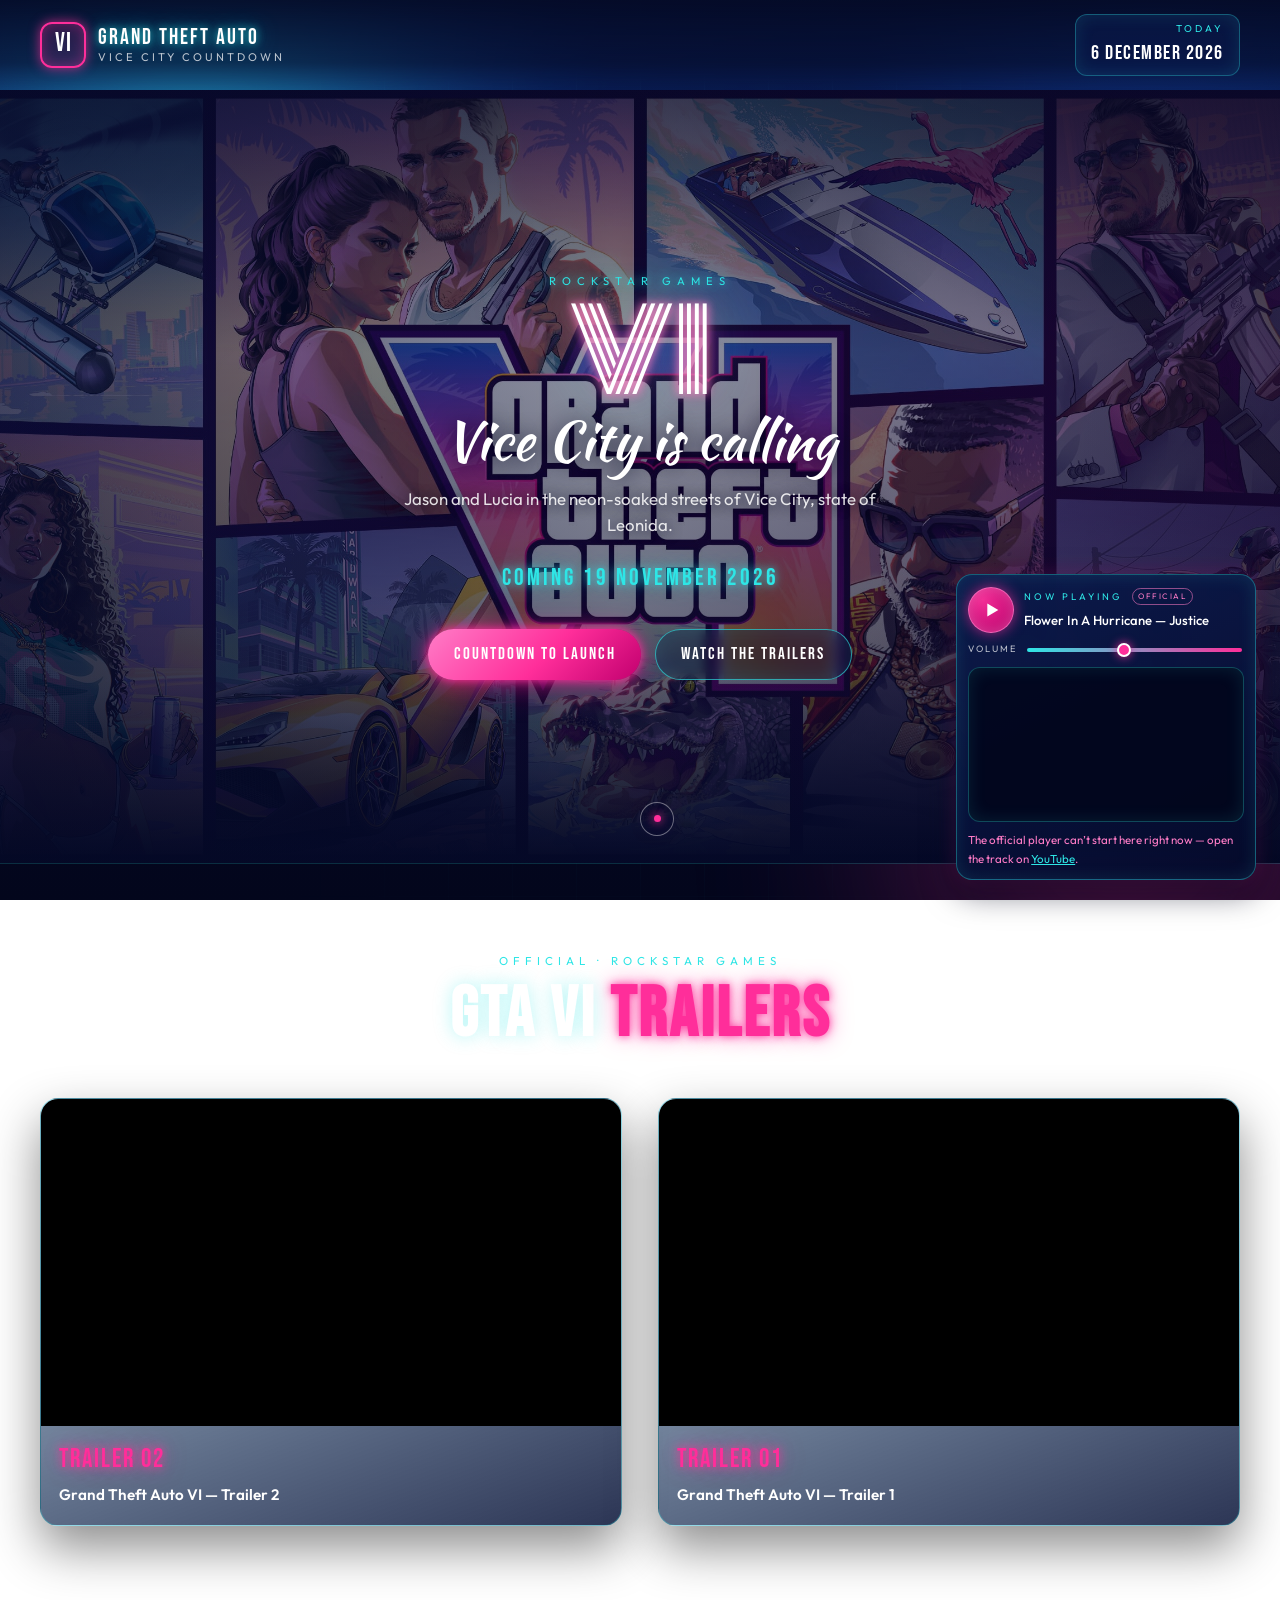
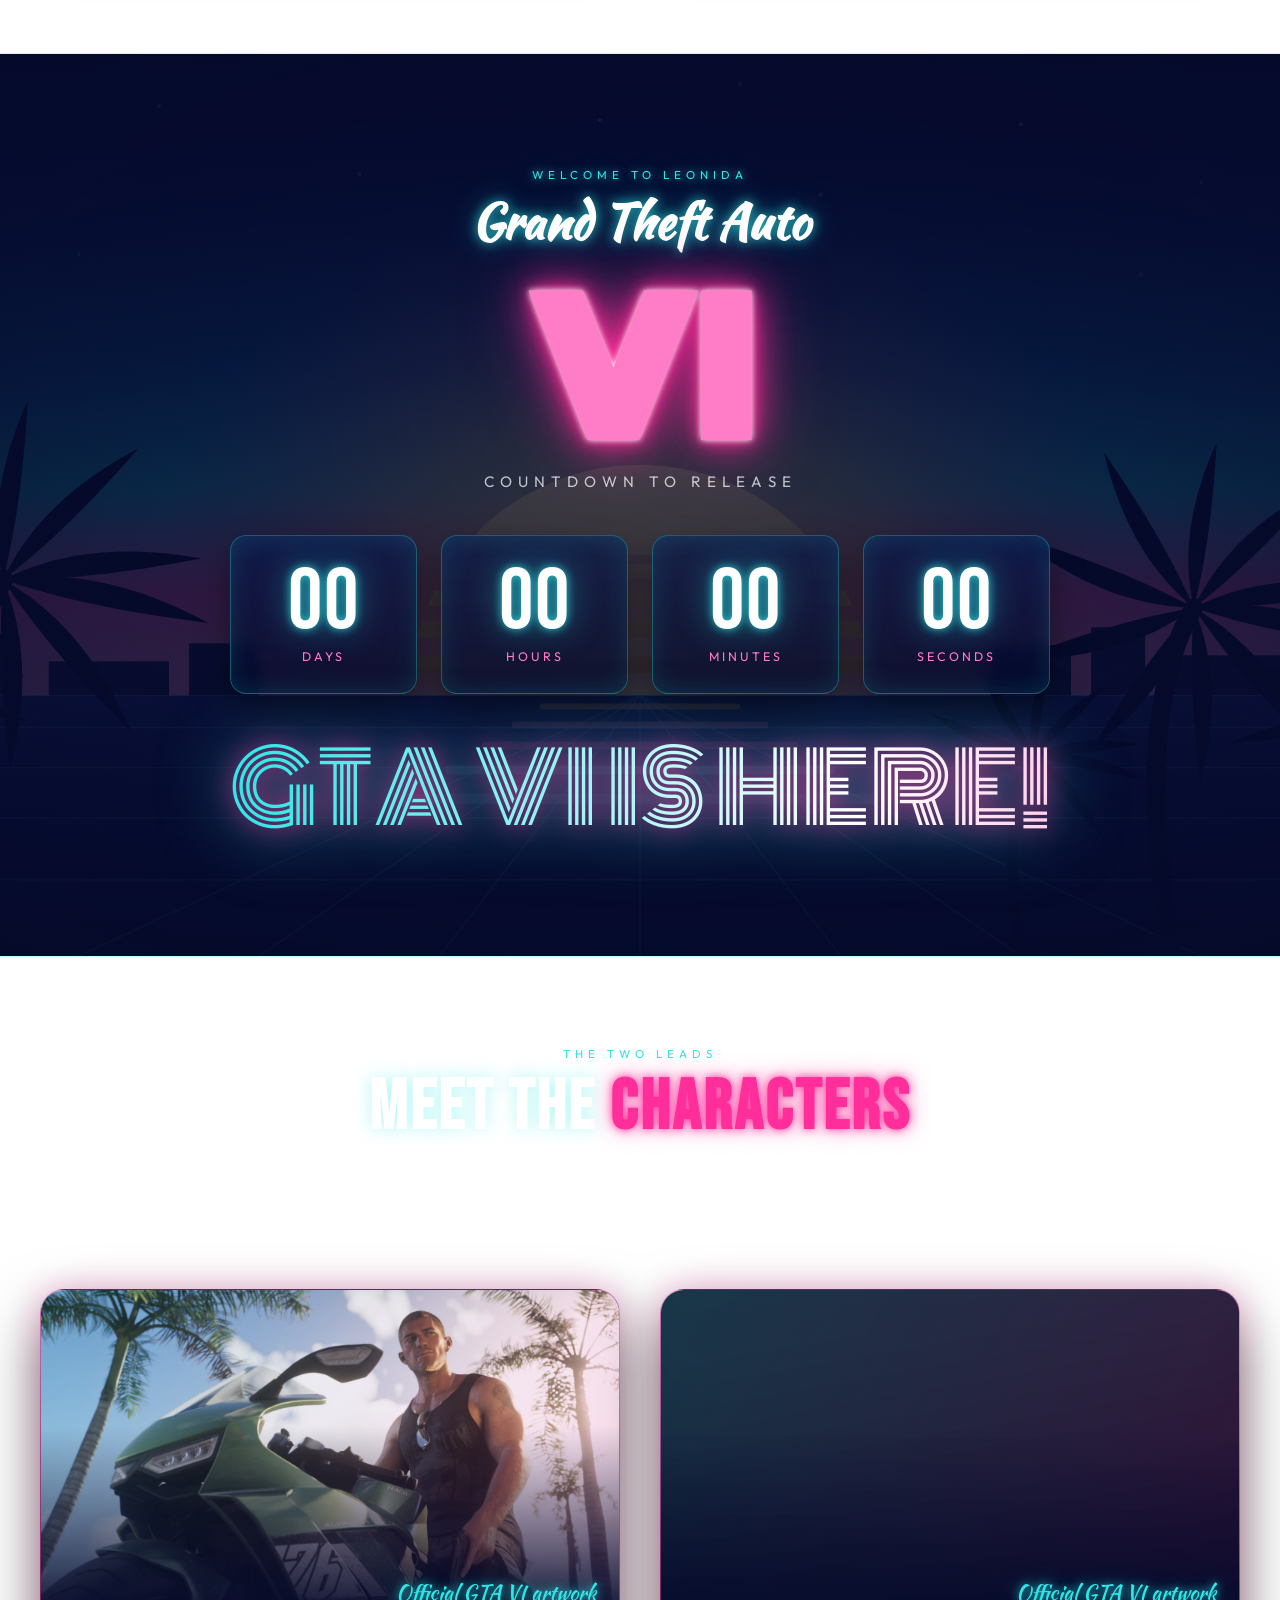
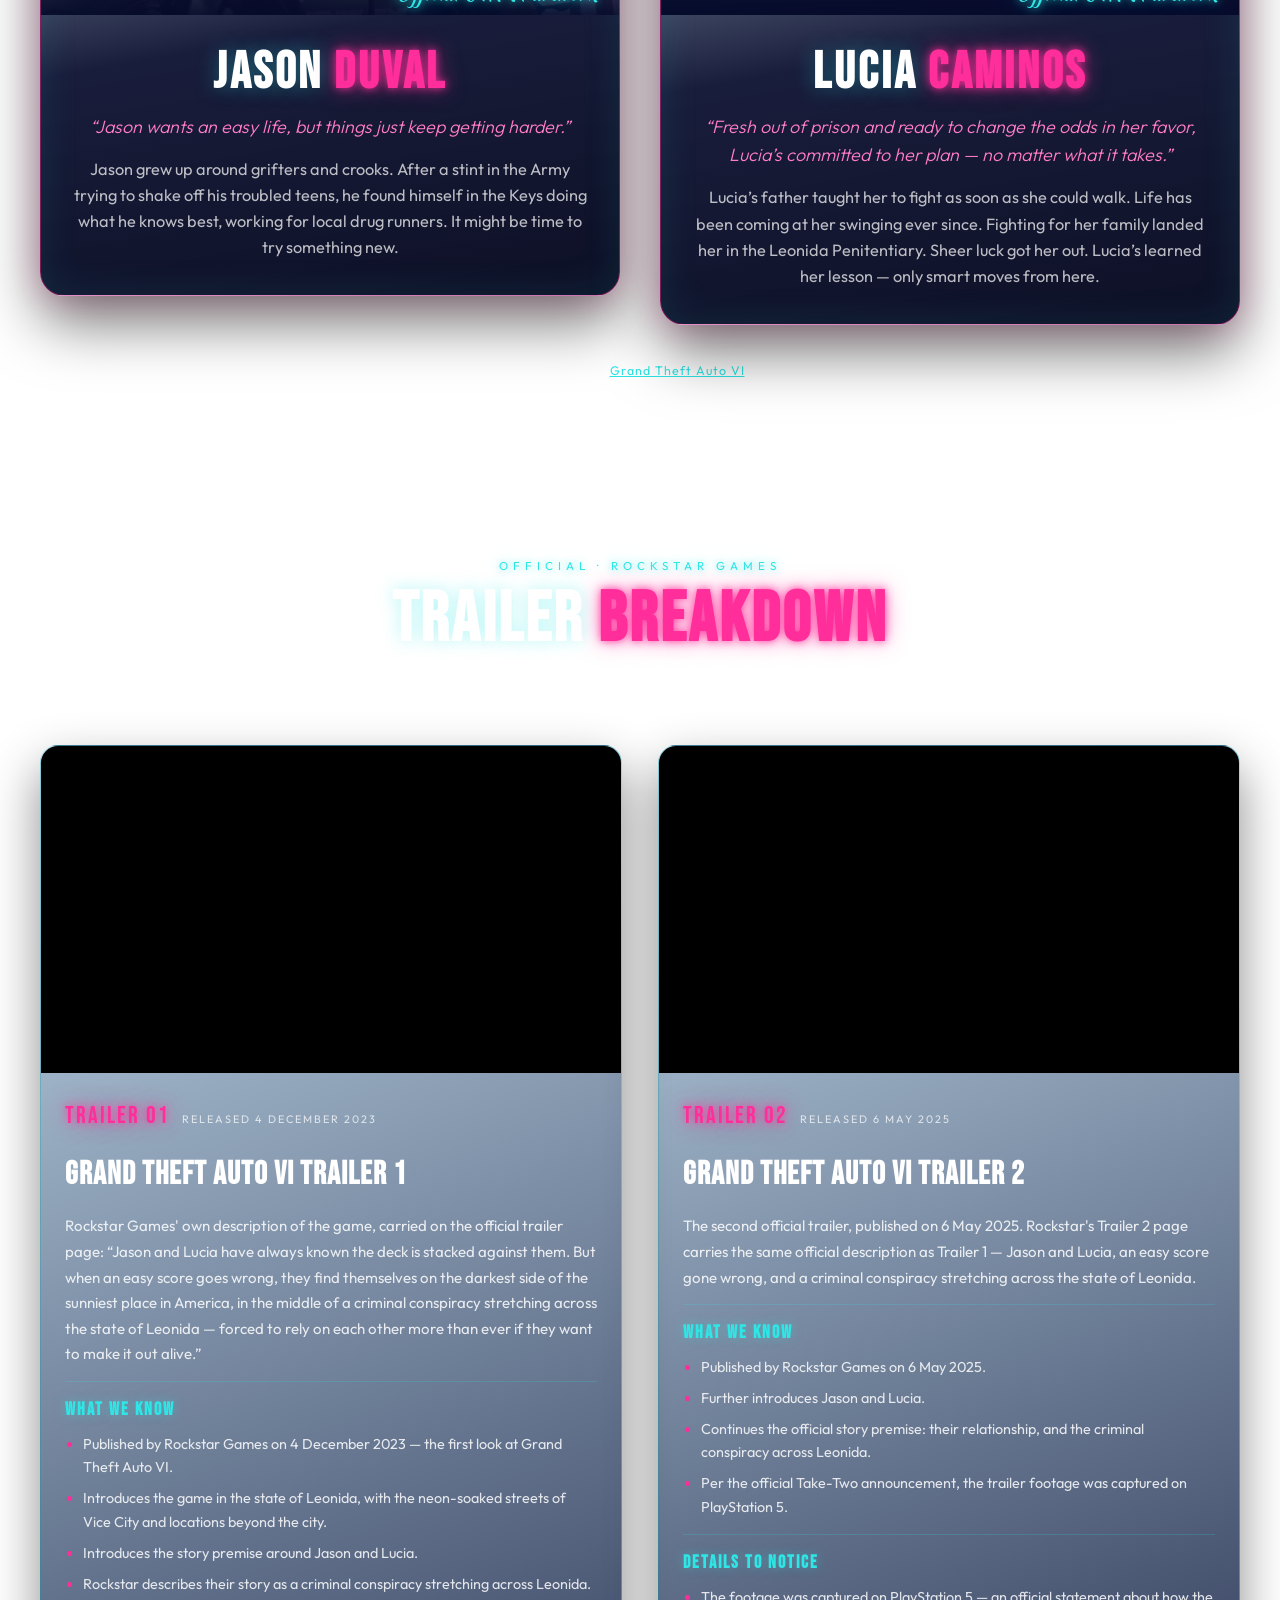
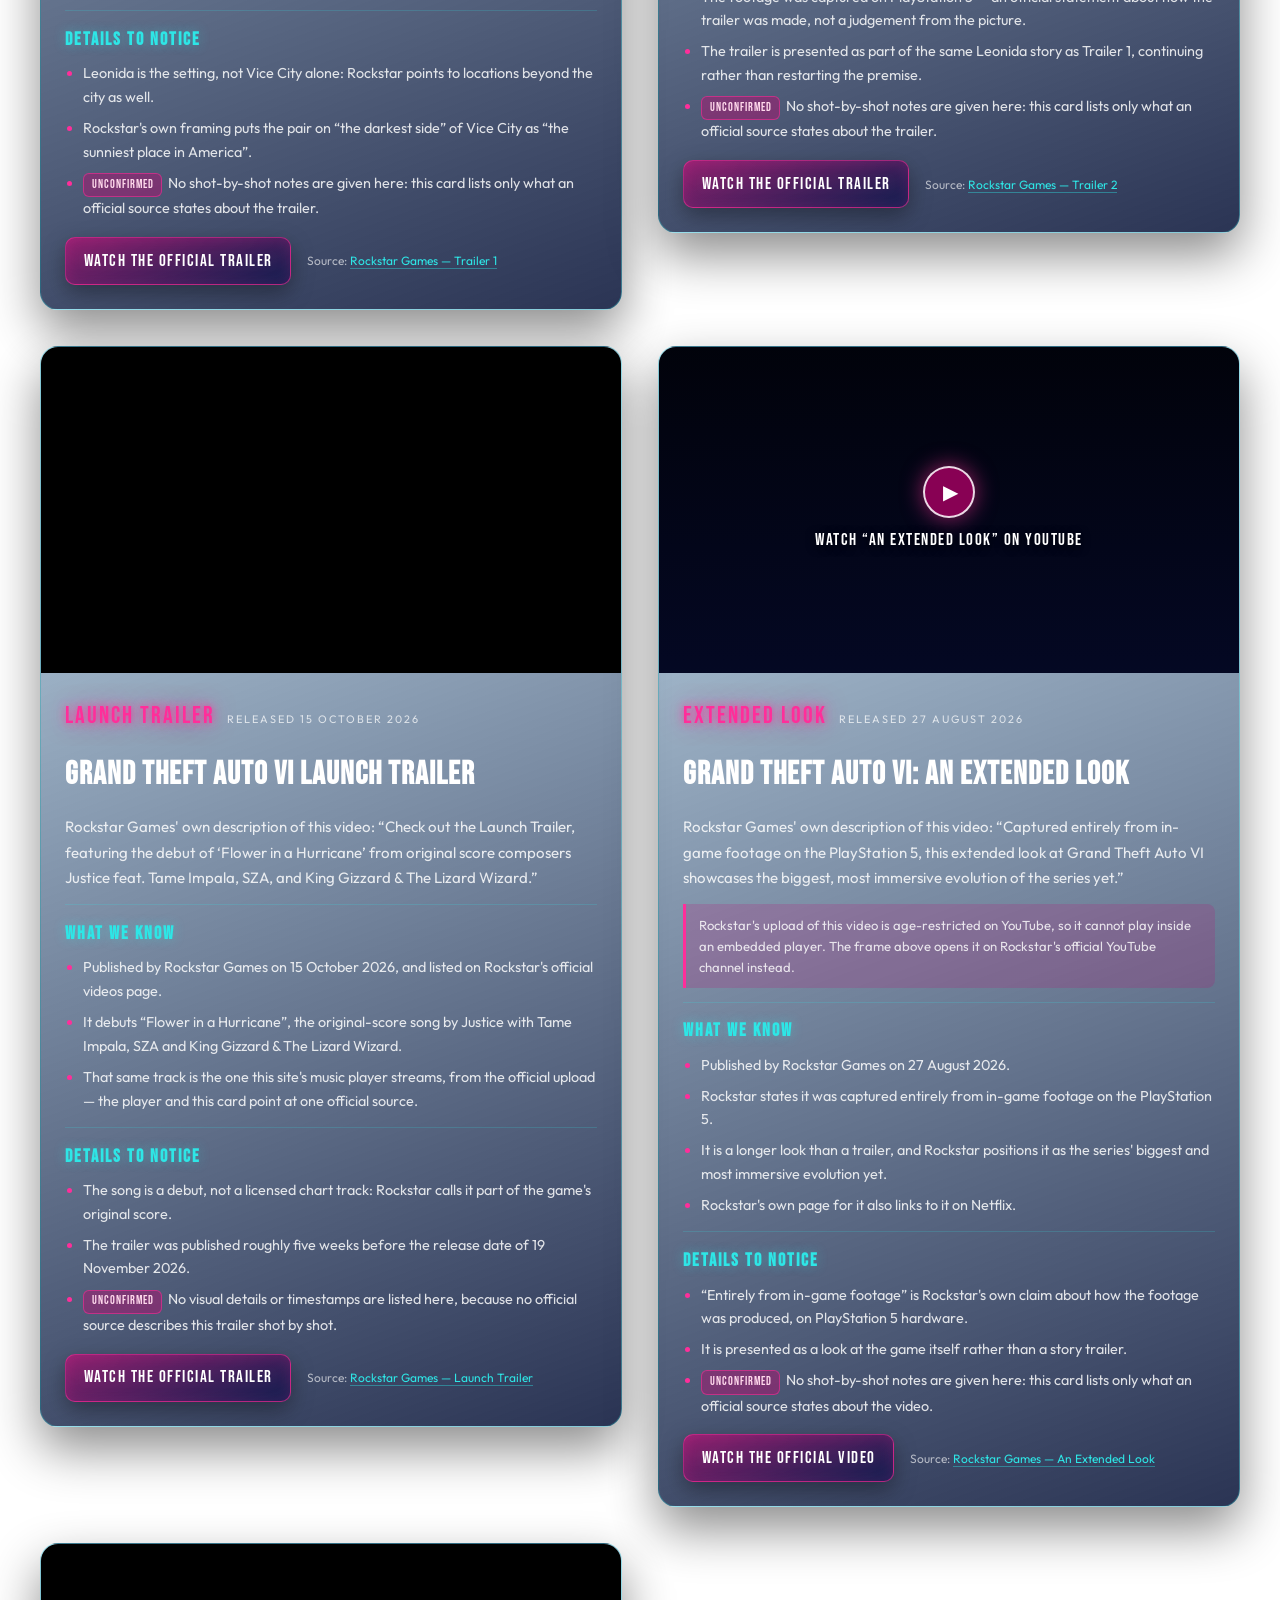
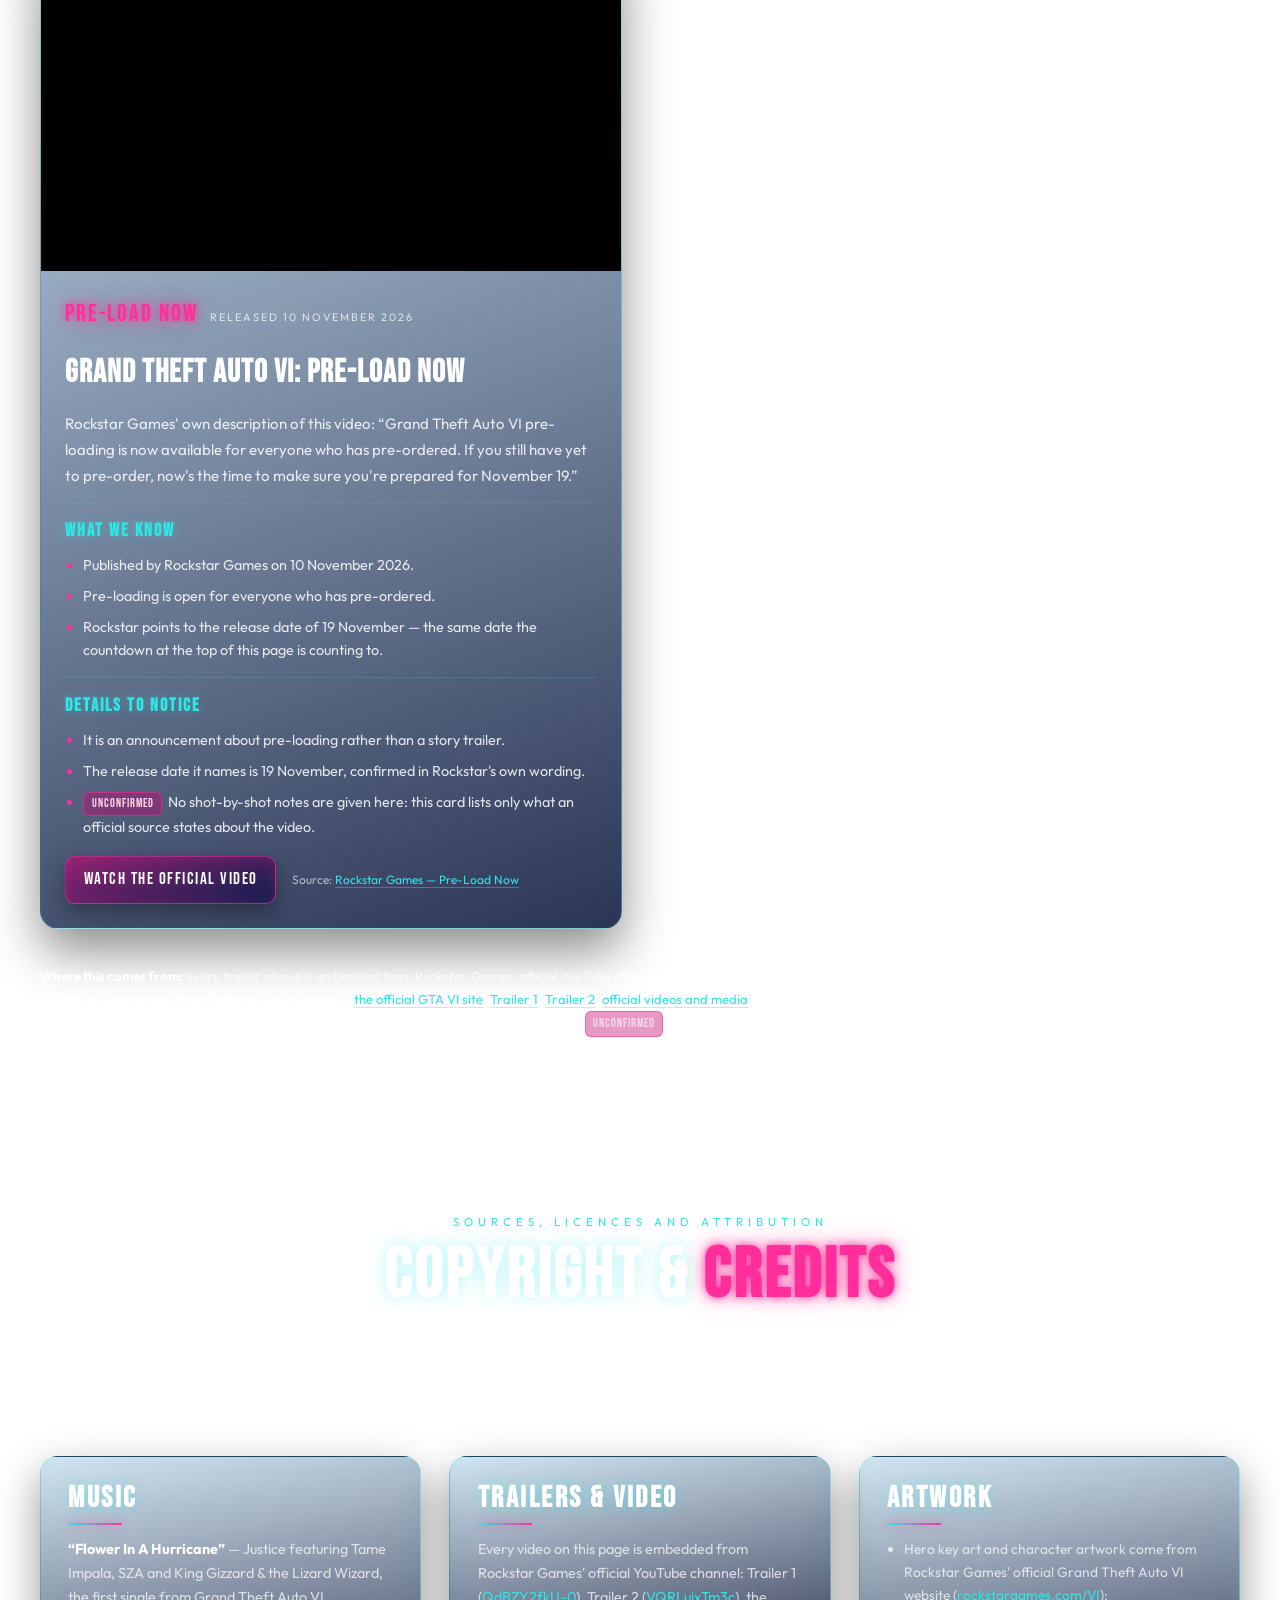
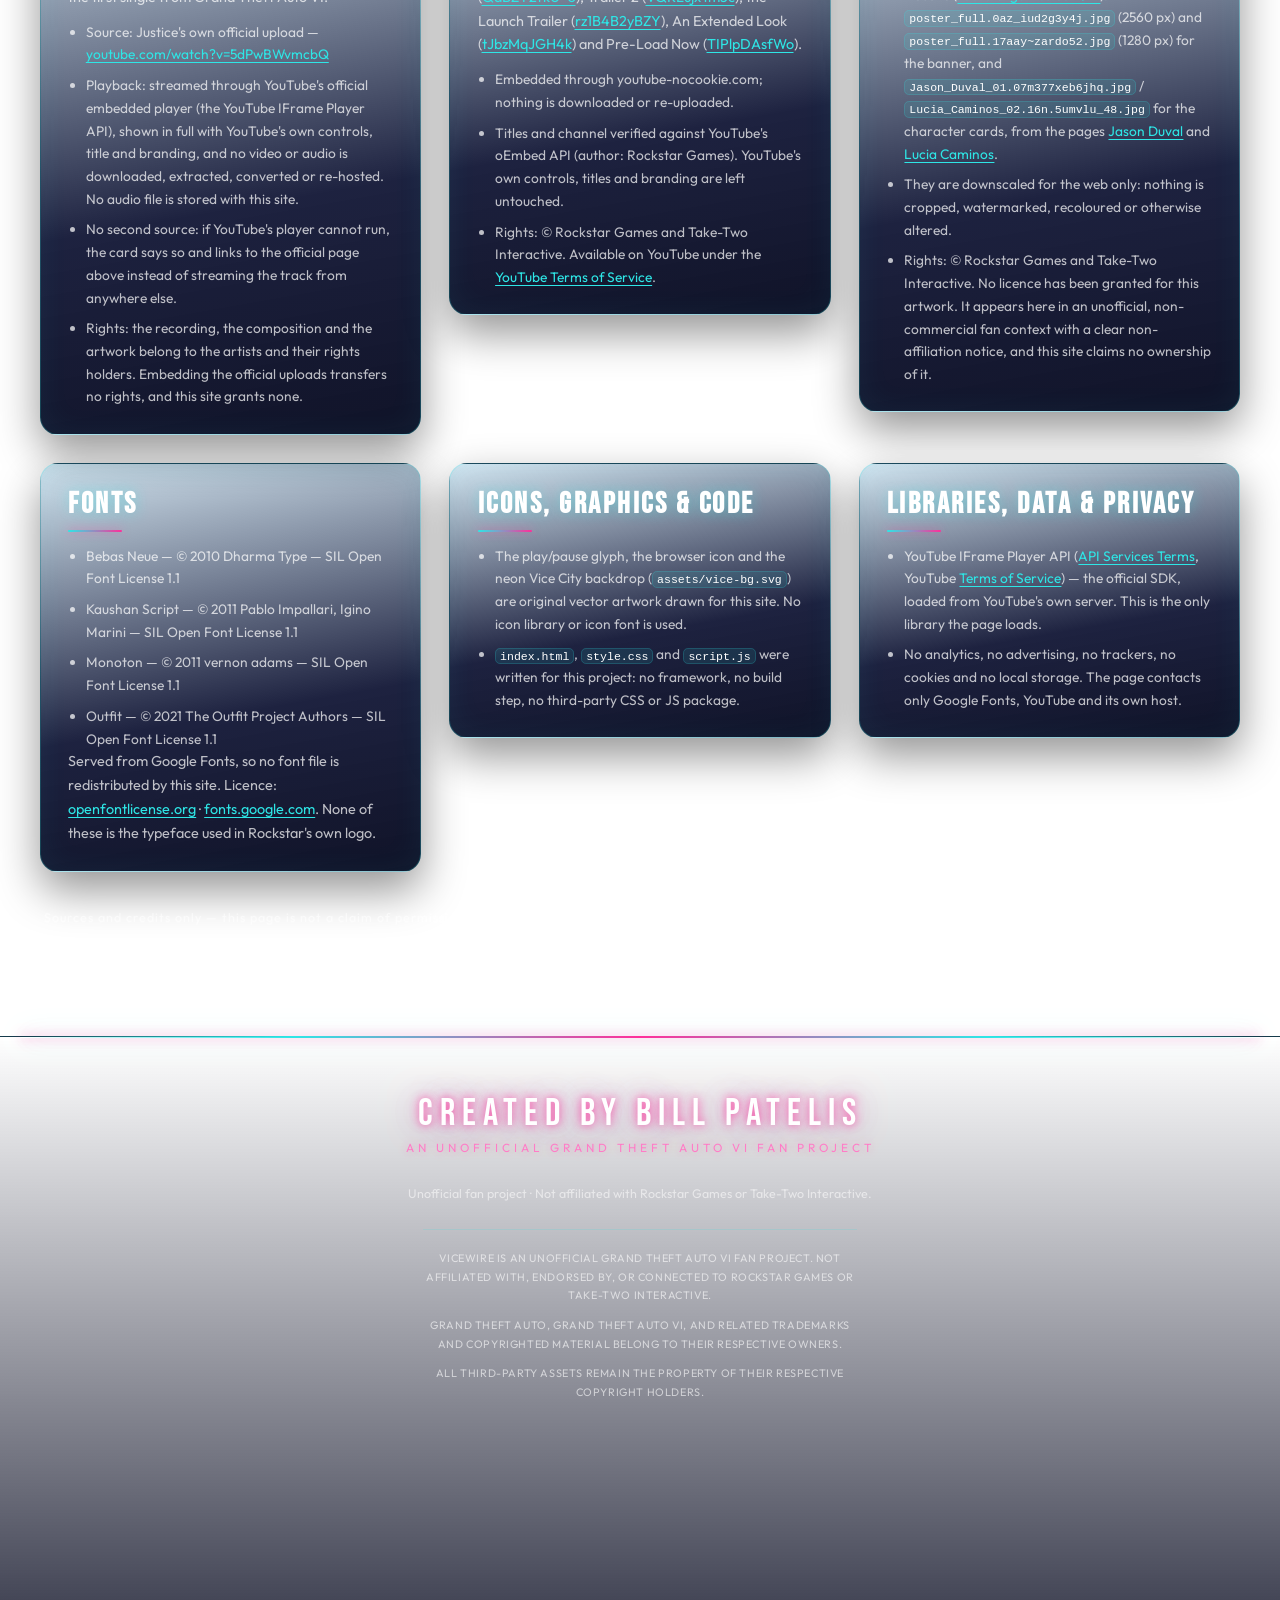
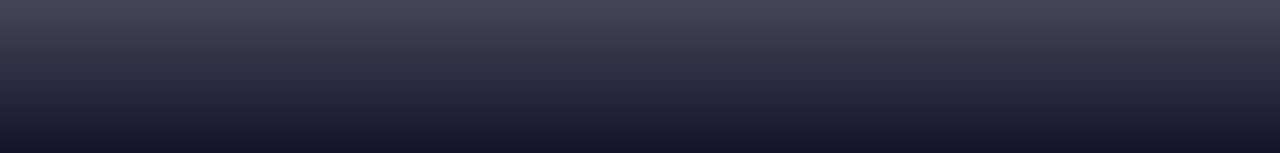
==== index.html @ aaba93cd "Replace the Explore Leonida map with an official trailer breakdown The map section, its controls, it" ====
<!DOCTYPE html>
<html lang="en">
<head>
  <meta charset="UTF-8" />
  <meta name="viewport" content="width=device-width, initial-scale=1.0" />
  <meta name="theme-color" content="#050a2b" />
  <meta name="description" content="Grand Theft Auto VI fan countdown to release — official trailers, a neon Vice City countdown, the official trailers and profiles of Jason and Lucia." />
  <title>GTA VI · Vice City Countdown</title>

  <link rel="icon" href="data:image/svg+xml,%3Csvg xmlns='http://www.w3.org/2000/svg' viewBox='0 0 64 64'%3E%3Crect width='64' height='64' rx='14' fill='%23050a2b'/%3E%3Ctext x='32' y='45' font-family='Arial Black,Arial' font-size='30' font-weight='900' text-anchor='middle' fill='%23ff2e9a'%3EVI%3C/text%3E%3C/svg%3E" />

  <link rel="preconnect" href="https://fonts.googleapis.com" />
  <link rel="preconnect" href="https://fonts.gstatic.com" crossorigin />
  <link href="https://fonts.googleapis.com/css2?family=Bebas+Neue&family=Kaushan+Script&family=Monoton&family=Outfit:wght@300;400;600;800&display=swap" rel="stylesheet" />

  <link rel="stylesheet" href="style.css" />

  <!-- Hero key art: preloaded with the same breakpoints used in style.css -->
  <link rel="preload" as="image" href="assets/gta-vi-hero.jpg" media="(min-width: 701px)" fetchpriority="high" />
  <link rel="preload" as="image" href="assets/gta-vi-hero-mobile.jpg" media="(max-width: 700px)" fetchpriority="high" />
</head>
<body>
  <!-- Ambient neon background -->
  <div class="backdrop" aria-hidden="true">
    <span class="backdrop__glow backdrop__glow--cyan"></span>
    <span class="backdrop__glow backdrop__glow--pink"></span>
    <span class="backdrop__grid"></span>
  </div>

  <!-- ===== Header ===== -->
  <header class="site-header">
    <a class="brand" href="#top" aria-label="GTA VI Countdown — back to top">
      <span class="brand__mark">VI</span>
      <span class="brand__text">
        <span class="brand__title">Grand Theft Auto</span>
        <span class="brand__sub">Vice City Countdown</span>
      </span>
    </a>

    <div class="today" title="Today's date">
      <span class="today__label">Today</span>
      <time id="dateValue" datetime="">—</time>
    </div>
  </header>

  <main id="top">
    <!-- ===== Cinematic GTA VI key-art banner ===== -->
    <section class="cinematic" id="cinematic" aria-labelledby="cinematicTitle">
      <!-- Official key art, cover-fitted. Swappable: see --banner-image in style.css -->
      <div class="cinematic__bg" aria-hidden="true"></div>
      <div class="cinematic__overlay" aria-hidden="true"></div>
      <div class="cinematic__vignette" aria-hidden="true"></div>

      <div class="cinematic__inner">
        <p class="cinematic__kicker">Rockstar Games</p>

        <p class="cinematic__mark" aria-hidden="true">VI</p>
        <h2 class="cinematic__title" id="cinematicTitle">Vice City is calling</h2>

        <p class="cinematic__tag">
          Jason and Lucia in the neon-soaked streets of Vice City, state of Leonida.
        </p>

        <p class="cinematic__date">
          Coming <time id="heroDate" datetime="2026-11-19">19 November 2026</time>
        </p>

        <div class="cinematic__actions">
          <a class="cta cta--pink" href="#countdown">Countdown to launch</a>
          <a class="cta cta--ghost" href="#trailers">Watch the trailers</a>
        </div>
      </div>

      <a class="cinematic__cue" href="#trailers" aria-label="Scroll to the trailers">
        <span class="cinematic__cue-dot" aria-hidden="true"></span>
      </a>
    </section>

    <!-- ===== A. Trailers ===== -->
    <section class="section trailers" id="trailers" aria-labelledby="trailersTitle">
      <div class="section__head">
        <p class="eyebrow">Official · Rockstar Games</p>
        <h2 class="section__title" id="trailersTitle">GTA VI <span class="accent">Trailers</span></h2>
      </div>

      <div class="trailer-grid" id="trailerGrid">
        <figure class="trailer">
          <div class="video-frame">
            <iframe
              src="https://www.youtube-nocookie.com/embed/VQRLujxTm3c"
              title="Grand Theft Auto VI — Trailer 2"
              loading="lazy"
              allow="accelerometer; autoplay; clipboard-write; encrypted-media; gyroscope; picture-in-picture; web-share"
              referrerpolicy="strict-origin-when-cross-origin"
              allowfullscreen></iframe>
          </div>
          <figcaption class="trailer__caption">
            <span class="trailer__no">Trailer 02</span>
            <span class="trailer__name">Grand Theft Auto VI — Trailer 2</span>
          </figcaption>
        </figure>

        <figure class="trailer">
          <div class="video-frame">
            <iframe
              src="https://www.youtube-nocookie.com/embed/QdBZY2fkU-0"
              title="Grand Theft Auto VI — Trailer 1"
              loading="lazy"
              allow="accelerometer; autoplay; clipboard-write; encrypted-media; gyroscope; picture-in-picture; web-share"
              referrerpolicy="strict-origin-when-cross-origin"
              allowfullscreen></iframe>
          </div>
          <figcaption class="trailer__caption">
            <span class="trailer__no">Trailer 01</span>
            <span class="trailer__name">Grand Theft Auto VI — Trailer 1</span>
          </figcaption>
        </figure>
      </div>
    </section>

    <!-- ===== B. Countdown ===== -->
    <section class="hero" id="countdown" aria-labelledby="heroTitle">
      <div class="hero__bg" aria-hidden="true"></div>
      <div class="hero__overlay" aria-hidden="true"></div>

      <div class="hero__inner">
        <p class="eyebrow eyebrow--glow">Welcome to Leonida</p>

        <h1 class="vice-logo" id="heroTitle">
          <span class="vice-logo__grand">Grand Theft Auto</span>
          <span class="vice-logo__vi">VI</span>
        </h1>

        <p class="hero__sub">Countdown to release</p>

        <div class="countdown" id="countdownTimer" role="timer" aria-live="off">
          <div class="unit">
            <span class="unit__value" id="unitDays">00</span>
            <span class="unit__label">Days</span>
          </div>
          <div class="unit">
            <span class="unit__value" id="unitHours">00</span>
            <span class="unit__label">Hours</span>
          </div>
          <div class="unit">
            <span class="unit__value" id="unitMinutes">00</span>
            <span class="unit__label">Minutes</span>
          </div>
          <div class="unit">
            <span class="unit__value" id="unitSeconds">00</span>
            <span class="unit__label">Seconds</span>
          </div>
        </div>

        <p class="hero__release" id="releaseLabel">Releases 19 November 2026</p>

        <div class="here" id="hereMessage" hidden>
          <span class="here__text">GTA VI IS HERE!</span>
        </div>
      </div>
    </section>

    <!-- ===== C. Meet the characters ===== -->
    <section class="section characters" id="characters" aria-labelledby="charactersTitle">
      <div class="section__head">
        <p class="eyebrow">The two leads</p>
        <h2 class="section__title" id="charactersTitle">MEET THE <span class="accent">CHARACTERS</span></h2>
        <p class="section__lead">
          Jason and Lucia have always known the deck is stacked against them. Meet the two
          protagonists of Grand Theft Auto VI, in Rockstar Games' own words.
        </p>
      </div>

      <div class="cast">
        <article class="cast-card" data-reveal>
          <figure class="cast-card__figure">
            <img class="cast-card__image" src="assets/jason-duval.jpg"
                 width="1536" height="864" loading="lazy" decoding="async"
                 alt="Official Grand Theft Auto VI artwork of Jason Duval sitting on a motorcycle holding a handgun" />
            <figcaption class="cast-card__tag">Official GTA VI artwork</figcaption>
          </figure>
          <div class="cast-card__body">
            <h3 class="cast-card__name">JASON <span class="accent">DUVAL</span></h3>
            <p class="cast-card__line">&ldquo;Jason wants an easy life, but things just keep getting harder.&rdquo;</p>
            <p class="cast-card__bio">
              Jason grew up around grifters and crooks. After a stint in the Army trying to shake
              off his troubled teens, he found himself in the Keys doing what he knows best,
              working for local drug runners. It might be time to try something new.
            </p>
          </div>
        </article>

        <article class="cast-card" data-reveal>
          <figure class="cast-card__figure">
            <img class="cast-card__image" src="assets/lucia-caminos.jpg"
                 width="1536" height="864" loading="lazy" decoding="async"
                 alt="Official Grand Theft Auto VI artwork of Lucia Caminos in sunglasses resting her arms on the side of a pool" />
            <figcaption class="cast-card__tag">Official GTA VI artwork</figcaption>
          </figure>
          <div class="cast-card__body">
            <h3 class="cast-card__name">LUCIA <span class="accent">CAMINOS</span></h3>
            <p class="cast-card__line">&ldquo;Fresh out of prison and ready to change the odds in her favor, Lucia&rsquo;s committed to her plan — no matter what it takes.&rdquo;</p>
            <p class="cast-card__bio">
              Lucia&rsquo;s father taught her to fight as soon as she could walk. Life has been
              coming at her swinging ever since. Fighting for her family landed her in the Leonida
              Penitentiary. Sheer luck got her out. Lucia&rsquo;s learned her lesson — only smart
              moves from here.
            </p>
          </div>
        </article>
      </div>

      <p class="cast__note">
        Character biographies and artwork from Rockstar Games' official
        <a href="https://www.rockstargames.com/VI" target="_blank" rel="noopener noreferrer">Grand Theft Auto VI</a>
        site — confirmed details only, no leaks and no spoilers.
      </p>
    </section>

    <!-- ===== Trailer breakdown ===== -->
    <!-- One card per official Rockstar Games video. Every statement on these cards
         comes from Rockstar's own pages or its official YouTube channel, cited in
         the source link on each card. Anything an official source does not
         establish is labelled Unconfirmed — nothing here is from leaks, rumours
         or other fan sites. Videos are embedded from the official uploads and are
         never downloaded or re-uploaded. -->
    <section class="section breakdown" id="breakdown" aria-labelledby="breakdownTitle">
      <div class="section__head">
        <p class="eyebrow eyebrow--glow">Official · Rockstar Games</p>
        <h2 class="section__title" id="breakdownTitle">TRAILER <span class="accent">BREAKDOWN</span></h2>
        <p class="section__lead">
          Take a closer look at the official Grand Theft Auto VI trailers.
        </p>
      </div>

      <div class="breakdown-grid">
        <article class="bd-card" data-reveal>
          <div class="video-frame">
            <iframe src="https://www.youtube-nocookie.com/embed/QdBZY2fkU-0"
                    title="Grand Theft Auto VI Trailer 1 — Rockstar Games (official)"
                    loading="lazy"
                    allow="accelerometer; autoplay; clipboard-write; encrypted-media; gyroscope; picture-in-picture; web-share"
                    referrerpolicy="strict-origin-when-cross-origin" allowfullscreen></iframe>
          </div>
          <div class="bd-card__body">
            <p class="bd-card__meta">
              <span class="bd-card__no">Trailer 01</span>
              <span class="bd-card__date">Released 4 December 2023</span>
            </p>
            <h3 class="bd-card__title">Grand Theft Auto VI Trailer 1</h3>
            <p class="bd-card__desc">
              Rockstar Games' own description of the game, carried on the official trailer page:
              &ldquo;Jason and Lucia have always known the deck is stacked against them. But when an
              easy score goes wrong, they find themselves on the darkest side of the sunniest place
              in America, in the middle of a criminal conspiracy stretching across the state of
              Leonida — forced to rely on each other more than ever if they want to make it out
              alive.&rdquo;
            </p>

            <div class="bd-block">
              <h4 class="bd-block__title">What We Know</h4>
              <ul class="bd-block__list">
                <li>Published by Rockstar Games on 4 December 2023 — the first look at Grand Theft Auto VI.</li>
                <li>Introduces the game in the state of Leonida, with the neon-soaked streets of Vice City and locations beyond the city.</li>
                <li>Introduces the story premise around Jason and Lucia.</li>
                <li>Rockstar describes their story as a criminal conspiracy stretching across Leonida.</li>
              </ul>
            </div>

            <div class="bd-block">
              <h4 class="bd-block__title">Details to Notice</h4>
              <ul class="bd-block__list">
                <li>Leonida is the setting, not Vice City alone: Rockstar points to locations beyond the city as well.</li>
                <li>Rockstar's own framing puts the pair on &ldquo;the darkest side&rdquo; of Vice City as &ldquo;the sunniest place in America&rdquo;.</li>
                <li><span class="bd-tag">Unconfirmed</span>No shot-by-shot notes are given here: this card lists only what an official source states about the trailer.</li>
              </ul>
            </div>

            <div class="bd-actions">
              <a class="bd-btn" href="https://www.youtube.com/watch?v=QdBZY2fkU-0" target="_blank" rel="noopener noreferrer">Watch the official trailer</a>
              <p class="bd-source">Source: <a href="https://www.rockstargames.com/VI/trailer-1" target="_blank" rel="noopener noreferrer">Rockstar Games — Trailer 1</a></p>
            </div>
          </div>
        </article>

        <article class="bd-card" data-reveal>
          <div class="video-frame">
            <iframe src="https://www.youtube-nocookie.com/embed/VQRLujxTm3c"
                    title="Grand Theft Auto VI Trailer 2 — Rockstar Games (official)"
                    loading="lazy"
                    allow="accelerometer; autoplay; clipboard-write; encrypted-media; gyroscope; picture-in-picture; web-share"
                    referrerpolicy="strict-origin-when-cross-origin" allowfullscreen></iframe>
          </div>
          <div class="bd-card__body">
            <p class="bd-card__meta">
              <span class="bd-card__no">Trailer 02</span>
              <span class="bd-card__date">Released 6 May 2025</span>
            </p>
            <h3 class="bd-card__title">Grand Theft Auto VI Trailer 2</h3>
            <p class="bd-card__desc">
              The second official trailer, published on 6 May 2025. Rockstar's Trailer 2 page
              carries the same official description as Trailer 1 — Jason and Lucia, an easy score
              gone wrong, and a criminal conspiracy stretching across the state of Leonida.
            </p>

            <div class="bd-block">
              <h4 class="bd-block__title">What We Know</h4>
              <ul class="bd-block__list">
                <li>Published by Rockstar Games on 6 May 2025.</li>
                <li>Further introduces Jason and Lucia.</li>
                <li>Continues the official story premise: their relationship, and the criminal conspiracy across Leonida.</li>
                <li>Per the official Take-Two announcement, the trailer footage was captured on PlayStation 5.</li>
              </ul>
            </div>

            <div class="bd-block">
              <h4 class="bd-block__title">Details to Notice</h4>
              <ul class="bd-block__list">
                <li>The footage was captured on PlayStation 5 — an official statement about how the trailer was made, not a judgement from the picture.</li>
                <li>The trailer is presented as part of the same Leonida story as Trailer 1, continuing rather than restarting the premise.</li>
                <li><span class="bd-tag">Unconfirmed</span>No shot-by-shot notes are given here: this card lists only what an official source states about the trailer.</li>
              </ul>
            </div>

            <div class="bd-actions">
              <a class="bd-btn" href="https://www.youtube.com/watch?v=VQRLujxTm3c" target="_blank" rel="noopener noreferrer">Watch the official trailer</a>
              <p class="bd-source">Source: <a href="https://www.rockstargames.com/VI/trailer-2" target="_blank" rel="noopener noreferrer">Rockstar Games — Trailer 2</a></p>
            </div>
          </div>
        </article>

        <article class="bd-card" data-reveal>
          <div class="video-frame">
            <iframe src="https://www.youtube-nocookie.com/embed/rz1B4B2yBZY"
                    title="Grand Theft Auto VI Launch Trailer — Rockstar Games (official)"
                    loading="lazy"
                    allow="accelerometer; autoplay; clipboard-write; encrypted-media; gyroscope; picture-in-picture; web-share"
                    referrerpolicy="strict-origin-when-cross-origin" allowfullscreen></iframe>
          </div>
          <div class="bd-card__body">
            <p class="bd-card__meta">
              <span class="bd-card__no">Launch Trailer</span>
              <span class="bd-card__date">Released 15 October 2026</span>
            </p>
            <h3 class="bd-card__title">Grand Theft Auto VI Launch Trailer</h3>
            <p class="bd-card__desc">
              Rockstar Games' own description of this video: &ldquo;Check out the Launch Trailer,
              featuring the debut of &lsquo;Flower in a Hurricane&rsquo; from original score
              composers Justice feat. Tame Impala, SZA, and King Gizzard &amp; The Lizard
              Wizard.&rdquo;
            </p>

            <div class="bd-block">
              <h4 class="bd-block__title">What We Know</h4>
              <ul class="bd-block__list">
                <li>Published by Rockstar Games on 15 October 2026, and listed on Rockstar's official videos page.</li>
                <li>It debuts &ldquo;Flower in a Hurricane&rdquo;, the original-score song by Justice with Tame Impala, SZA and King Gizzard &amp; The Lizard Wizard.</li>
                <li>That same track is the one this site's music player streams, from the official upload — the player and this card point at one official source.</li>
              </ul>
            </div>

            <div class="bd-block">
              <h4 class="bd-block__title">Details to Notice</h4>
              <ul class="bd-block__list">
                <li>The song is a debut, not a licensed chart track: Rockstar calls it part of the game's original score.</li>
                <li>The trailer was published roughly five weeks before the release date of 19 November 2026.</li>
                <li><span class="bd-tag">Unconfirmed</span>No visual details or timestamps are listed here, because no official source describes this trailer shot by shot.</li>
              </ul>
            </div>

            <div class="bd-actions">
              <a class="bd-btn" href="https://www.youtube.com/watch?v=rz1B4B2yBZY" target="_blank" rel="noopener noreferrer">Watch the official trailer</a>
              <p class="bd-source">Source: <a href="https://www.rockstargames.com/VI/launch-trailer" target="_blank" rel="noopener noreferrer">Rockstar Games — Launch Trailer</a></p>
            </div>
          </div>
        </article>

        <article class="bd-card" data-reveal>
          <!-- YouTube will not play an age-restricted video inside an embed, so this official
               upload is linked rather than framed. The still is YouTube's own thumbnail. -->
          <div class="video-frame bd-poster">
            <a class="bd-poster__link" href="https://www.youtube.com/watch?v=tJbzMqJGH4k"
               target="_blank" rel="noopener noreferrer">
              <span class="bd-poster__play" aria-hidden="true">&#9654;</span>
              <span class="bd-poster__label">Watch &ldquo;An Extended Look&rdquo; on YouTube</span>
            </a>
          </div>
          <div class="bd-card__body">
            <p class="bd-card__meta">
              <span class="bd-card__no">Extended Look</span>
              <span class="bd-card__date">Released 27 August 2026</span>
            </p>
            <h3 class="bd-card__title">Grand Theft Auto VI: An Extended Look</h3>
            <p class="bd-card__desc">
              Rockstar Games' own description of this video: &ldquo;Captured entirely from in-game
              footage on the PlayStation 5, this extended look at Grand Theft Auto VI showcases the
              biggest, most immersive evolution of the series yet.&rdquo;
            </p>
            <p class="bd-card__note">
              Rockstar's upload of this video is age-restricted on YouTube, so it cannot play inside an
              embedded player. The frame above opens it on Rockstar's official YouTube channel instead.
            </p>

            <div class="bd-block">
              <h4 class="bd-block__title">What We Know</h4>
              <ul class="bd-block__list">
                <li>Published by Rockstar Games on 27 August 2026.</li>
                <li>Rockstar states it was captured entirely from in-game footage on the PlayStation 5.</li>
                <li>It is a longer look than a trailer, and Rockstar positions it as the series' biggest and most immersive evolution yet.</li>
                <li>Rockstar's own page for it also links to it on Netflix.</li>
              </ul>
            </div>

            <div class="bd-block">
              <h4 class="bd-block__title">Details to Notice</h4>
              <ul class="bd-block__list">
                <li>&ldquo;Entirely from in-game footage&rdquo; is Rockstar's own claim about how the footage was produced, on PlayStation 5 hardware.</li>
                <li>It is presented as a look at the game itself rather than a story trailer.</li>
                <li><span class="bd-tag">Unconfirmed</span>No shot-by-shot notes are given here: this card lists only what an official source states about the video.</li>
              </ul>
            </div>

            <div class="bd-actions">
              <a class="bd-btn" href="https://www.youtube.com/watch?v=tJbzMqJGH4k" target="_blank" rel="noopener noreferrer">Watch the official video</a>
              <p class="bd-source">Source: <a href="https://www.rockstargames.com/VI/an-extended-look" target="_blank" rel="noopener noreferrer">Rockstar Games — An Extended Look</a></p>
            </div>
          </div>
        </article>

        <article class="bd-card" data-reveal>
          <div class="video-frame">
            <iframe src="https://www.youtube-nocookie.com/embed/TIPlpDAsfWo"
                    title="Grand Theft Auto VI: Pre-Load Now — Rockstar Games (official)"
                    loading="lazy"
                    allow="accelerometer; autoplay; clipboard-write; encrypted-media; gyroscope; picture-in-picture; web-share"
                    referrerpolicy="strict-origin-when-cross-origin" allowfullscreen></iframe>
          </div>
          <div class="bd-card__body">
            <p class="bd-card__meta">
              <span class="bd-card__no">Pre-Load Now</span>
              <span class="bd-card__date">Released 10 November 2026</span>
            </p>
            <h3 class="bd-card__title">Grand Theft Auto VI: Pre-Load Now</h3>
            <p class="bd-card__desc">
              Rockstar Games' own description of this video: &ldquo;Grand Theft Auto VI pre-loading
              is now available for everyone who has pre-ordered. If you still have yet to pre-order,
              now's the time to make sure you're prepared for November 19.&rdquo;
            </p>

            <div class="bd-block">
              <h4 class="bd-block__title">What We Know</h4>
              <ul class="bd-block__list">
                <li>Published by Rockstar Games on 10 November 2026.</li>
                <li>Pre-loading is open for everyone who has pre-ordered.</li>
                <li>Rockstar points to the release date of 19 November — the same date the countdown at the top of this page is counting to.</li>
              </ul>
            </div>

            <div class="bd-block">
              <h4 class="bd-block__title">Details to Notice</h4>
              <ul class="bd-block__list">
                <li>It is an announcement about pre-loading rather than a story trailer.</li>
                <li>The release date it names is 19 November, confirmed in Rockstar's own wording.</li>
                <li><span class="bd-tag">Unconfirmed</span>No shot-by-shot notes are given here: this card lists only what an official source states about the video.</li>
              </ul>
            </div>

            <div class="bd-actions">
              <a class="bd-btn" href="https://www.youtube.com/watch?v=TIPlpDAsfWo" target="_blank" rel="noopener noreferrer">Watch the official video</a>
              <p class="bd-source">Source: <a href="https://www.rockstargames.com/VI/pre-load-now" target="_blank" rel="noopener noreferrer">Rockstar Games — Pre-Load Now</a></p>
            </div>
          </div>
        </article>
      </div>

      <p class="breakdown__note">
        <strong>Where this comes from:</strong> every trailer above is embedded from Rockstar Games'
        official YouTube channel and is never downloaded, extracted or re-uploaded. The descriptions,
        dates and details are quoted or summarised from Rockstar's own pages —
        <a href="https://www.rockstargames.com/VI" target="_blank" rel="noopener noreferrer">the official GTA VI site</a>,
        <a href="https://www.rockstargames.com/VI/trailer-1" target="_blank" rel="noopener noreferrer">Trailer 1</a>,
        <a href="https://www.rockstargames.com/VI/trailer-2" target="_blank" rel="noopener noreferrer">Trailer 2</a>,
        <a href="https://www.rockstargames.com/VI/media/videos" target="_blank" rel="noopener noreferrer">official videos and media</a>
        and the official YouTube uploads by Rockstar Games. No leaks, rumours, unofficial maps or
        other fan sites are used, and anything an official source does not confirm is marked
        <span class="bd-tag">Unconfirmed</span>. Unofficial fan project — not affiliated with
        Rockstar Games or Take-Two Interactive.
      </p>
    </section>

    <!-- ===== Copyright & credits ===== -->
    <!-- Source, licence and ownership information for every third-party asset on the page. -->
    <!-- Additive only: no existing section, layout or colour was changed for it. -->
    <section class="section credits" id="credits" aria-labelledby="creditsTitle">
      <div class="section__head">
        <p class="eyebrow">Sources, licences and attribution</p>
        <h2 class="section__title" id="creditsTitle">COPYRIGHT &amp; <span class="accent">CREDITS</span></h2>
        <p class="section__lead">
          Where each asset on this page comes from, who owns it and which licence applies.
          VICEWIRE claims no ownership of any third-party material.
        </p>
      </div>

      <div class="credits-grid">
        <article class="credit-card" data-reveal>
          <h3 class="credit-card__title">Music</h3>
          <p class="credit-card__body">
            <strong>&ldquo;Flower In A Hurricane&rdquo;</strong> — Justice featuring Tame Impala,
            SZA and King Gizzard &amp; the Lizard Wizard, the first single from Grand Theft Auto VI.
          </p>
          <ul class="credit-card__list">
            <li>
              Source: Justice's own official upload —
              <a href="https://www.youtube.com/watch?v=5dPwBWvmcbQ" target="_blank" rel="noopener noreferrer">youtube.com/watch?v=5dPwBWvmcbQ</a>
            </li>
            <li>
              Playback: streamed through YouTube's official embedded player (the YouTube IFrame
              Player API), shown in full with YouTube's own controls, title and branding, and no
              video or audio is downloaded, extracted, converted or re-hosted. No audio file is
              stored with this site.
            </li>
            <li>
              No second source: if YouTube's player cannot run, the card says so and links to the
              official page above instead of streaming the track from anywhere else.
            </li>
            <li>
              Rights: the recording, the composition and the artwork belong to the artists and
              their rights holders. Embedding the official uploads transfers no rights, and this
              site grants none.
            </li>
          </ul>
        </article>

        <article class="credit-card" data-reveal>
          <h3 class="credit-card__title">Trailers &amp; video</h3>
          <p class="credit-card__body">
            Every video on this page is embedded from Rockstar Games' official YouTube channel:
            Trailer 1
            (<a href="https://www.youtube.com/watch?v=QdBZY2fkU-0" target="_blank" rel="noopener noreferrer">QdBZY2fkU-0</a>),
            Trailer 2
            (<a href="https://www.youtube.com/watch?v=VQRLujxTm3c" target="_blank" rel="noopener noreferrer">VQRLujxTm3c</a>),
            the Launch Trailer
            (<a href="https://www.youtube.com/watch?v=rz1B4B2yBZY" target="_blank" rel="noopener noreferrer">rz1B4B2yBZY</a>),
            An Extended Look
            (<a href="https://www.youtube.com/watch?v=tJbzMqJGH4k" target="_blank" rel="noopener noreferrer">tJbzMqJGH4k</a>)
            and Pre-Load Now
            (<a href="https://www.youtube.com/watch?v=TIPlpDAsfWo" target="_blank" rel="noopener noreferrer">TIPlpDAsfWo</a>).
          </p>
          <ul class="credit-card__list">
            <li>Embedded through youtube-nocookie.com; nothing is downloaded or re-uploaded.</li>
            <li>
              Titles and channel verified against YouTube's oEmbed API (author: Rockstar Games).
              YouTube's own controls, titles and branding are left untouched.
            </li>
            <li>
              Rights: &copy; Rockstar Games and Take-Two Interactive. Available on YouTube under
              the
              <a href="https://www.youtube.com/t/terms" target="_blank" rel="noopener noreferrer">YouTube Terms of Service</a>.
            </li>
          </ul>
        </article>

        <article class="credit-card" data-reveal>
          <h3 class="credit-card__title">Artwork</h3>
          <ul class="credit-card__list">
            <li>
              Hero key art and character artwork come from Rockstar Games' official Grand Theft
              Auto VI website
              (<a href="https://www.rockstargames.com/VI" target="_blank" rel="noopener noreferrer">rockstargames.com/VI</a>):
              <code>poster_full.0az_iud2g3y4j.jpg</code> (2560&nbsp;px) and
              <code>poster_full.17aay~zardo52.jpg</code> (1280&nbsp;px) for the banner, and
              <code>Jason_Duval_01.07m377xeb6jhq.jpg</code> /
              <code>Lucia_Caminos_02.16n.5umvlu_48.jpg</code> for the character cards, from the
              pages
              <a href="https://www.rockstargames.com/VI/only-in-leonida/jason" target="_blank" rel="noopener noreferrer">Jason Duval</a>
              and
              <a href="https://www.rockstargames.com/VI/only-in-leonida/lucia" target="_blank" rel="noopener noreferrer">Lucia Caminos</a>.
            </li>
            <li>
              They are downscaled for the web only: nothing is cropped, watermarked, recoloured or
              otherwise altered.
            </li>
            <li>
              Rights: &copy; Rockstar Games and Take-Two Interactive. No licence has been granted
              for this artwork. It appears here in an unofficial, non-commercial fan context with
              a clear non-affiliation notice, and this site claims no ownership of it.
            </li>
          </ul>
        </article>

        <article class="credit-card" data-reveal>
          <h3 class="credit-card__title">Fonts</h3>
          <ul class="credit-card__list">
            <li>Bebas Neue — &copy; 2010 Dharma Type — SIL Open Font License 1.1</li>
            <li>Kaushan Script — &copy; 2011 Pablo Impallari, Igino Marini — SIL Open Font License 1.1</li>
            <li>Monoton — &copy; 2011 vernon adams — SIL Open Font License 1.1</li>
            <li>Outfit — &copy; 2021 The Outfit Project Authors — SIL Open Font License 1.1</li>
          </ul>
          <p class="credit-card__body">
            Served from Google Fonts, so no font file is redistributed by this site.
            Licence:
            <a href="https://openfontlicense.org" target="_blank" rel="noopener noreferrer">openfontlicense.org</a>
            ·
            <a href="https://fonts.google.com" target="_blank" rel="noopener noreferrer">fonts.google.com</a>.
            None of these is the typeface used in Rockstar's own logo.
          </p>
        </article>

        <article class="credit-card" data-reveal>
          <h3 class="credit-card__title">Icons, graphics &amp; code</h3>
          <ul class="credit-card__list">
            <li>
              The play/pause glyph, the browser icon and the neon Vice City backdrop
              (<code>assets/vice-bg.svg</code>) are original vector artwork drawn for this site. No
              icon library or icon font is used.
            </li>
            <li>
              <code>index.html</code>, <code>style.css</code> and <code>script.js</code> were
              written for this project: no framework, no build step, no third-party CSS or JS
              package.
            </li>
          </ul>
        </article>

        <article class="credit-card" data-reveal>
          <h3 class="credit-card__title">Libraries, data &amp; privacy</h3>
          <ul class="credit-card__list">
            <li>
              YouTube IFrame Player API
              (<a href="https://developers.google.com/youtube/terms/api-services-terms-of-service" target="_blank" rel="noopener noreferrer">API Services Terms</a>,
              YouTube
              <a href="https://www.youtube.com/t/terms" target="_blank" rel="noopener noreferrer">Terms of Service</a>)
              — the official SDK, loaded from YouTube's own server. This is the only library the
              page loads.
            </li>
            <li>
              No analytics, no advertising, no trackers, no cookies and no local storage. The page
              contacts only Google Fonts, YouTube and its own host.
            </li>
          </ul>
        </article>
      </div>

      <p class="cast__note">
        Sources and credits only — this page is not a claim of permission. Where a licence has not
        been granted, attribution does not replace it, and no third-party material here is presented
        as the property of VICEWIRE.
      </p>
    </section>
  </main>

  <footer class="site-footer">
    <div class="site-footer__credit">
      <p class="site-footer__created">CREATED BY BILL PATELIS</p>
      <p class="site-footer__sub">An unofficial Grand Theft Auto VI fan project</p>
    </div>
    <p>Unofficial fan project · Not affiliated with Rockstar Games or Take-Two Interactive.</p>

    <div class="site-footer__legal">
      <p>
        VICEWIRE IS AN UNOFFICIAL GRAND THEFT AUTO VI FAN PROJECT. NOT AFFILIATED WITH, ENDORSED BY,
        OR CONNECTED TO ROCKSTAR GAMES OR TAKE-TWO INTERACTIVE.
      </p>
      <p>
        GRAND THEFT AUTO, GRAND THEFT AUTO VI, AND RELATED TRADEMARKS AND COPYRIGHTED MATERIAL
        BELONG TO THEIR RESPECTIVE OWNERS.
      </p>
      <p>
        ALL THIRD-PARTY ASSETS REMAIN THE PROPERTY OF THEIR RESPECTIVE COPYRIGHT HOLDERS.
      </p>
    </div>
  </footer>

  <!-- ===== Official music player ===== -->
  <aside class="player" id="musicPlayer" aria-label="Official GTA VI music">
    <!-- The official YouTube upload of the game's first single, "Flower In A
         Hurricane" by Justice feat. Tame Impala, SZA and King Gizzard & the
         Lizard Wizard, streamed through YouTube's own embedded player — nothing
         is bundled, downloaded, extracted or re-hosted. The player is shown in
         full, with YouTube's own controls, title and branding untouched; the
         pink button and volume slider below simply drive that same player
         through YouTube's official IFrame Player API.
         Change music.videoId / music.title in script.js for another official
         upload and the controls and the title follow. -->
    <noscript>
      <a class="player__external" href="https://www.youtube.com/watch?v=5dPwBWvmcbQ"
         target="_blank" rel="noopener noreferrer">Official track on YouTube</a>
    </noscript>

    <div class="player__row">
      <button class="player__toggle" id="musicToggle" type="button" aria-pressed="false"
              aria-label="Play official GTA VI music">
        <svg class="player__glyph" viewBox="0 0 24 24" aria-hidden="true" focusable="false">
          <polygon class="player__glyph-play" points="8,5 20,12 8,19" />
          <g class="player__glyph-pause">
            <rect x="7" y="5" width="3.6" height="14" rx="1.2" />
            <rect x="13.4" y="5" width="3.6" height="14" rx="1.2" />
          </g>
        </svg>
      </button>

      <div class="player__body">
        <p class="player__label">Now playing <span class="player__badge">Official</span></p>
        <p class="player__now">
          <span class="player__eq" aria-hidden="true"><i></i><i></i><i></i><i></i></span>
          <span class="player__title" id="musicTitle">Flower In A Hurricane — Justice</span>
        </p>
      </div>
    </div>

    <div class="player__row">
      <label class="player__vol">
        <span class="player__vol-label">Volume</span>
        <input class="player__range" id="musicVolume" type="range"
               min="0" max="1" step="0.01" value="0.45" aria-label="Music volume" />
      </label>
    </div>

    <!-- YouTube's own player, shown in full and never covered or clipped: the
         IFrame Player API builds it inside this box. Its controls, title and
         branding stay exactly as YouTube renders them. -->
    <div class="player__stage">
      <div class="player__yt" id="musicStage"></div>
    </div>

    <p class="player__error" id="musicError" role="alert" hidden>
      The official player can't start here right now — open the track on
      <a class="player__external" href="https://www.youtube.com/watch?v=5dPwBWvmcbQ"
         target="_blank" rel="noopener noreferrer">YouTube</a>.
    </p>
  </aside>

  <script src="script.js"></script>
</body>
</html>
---- style.css ----
/* ==========================================================================
   GTA VI · Vice City Countdown — stylesheet
   Sections: 1) tokens 2) base 3) backdrop 4) header 5) shared section chrome
             6) cinematic key-art banner 7) trailers 8) countdown hero
             9) meet the characters 10) trailer breakdown 11) footer
             12) animations 13) official music player 14) responsive
             15) copyright & credits
   ========================================================================== */

/* 1) Design tokens ------------------------------------------------------- */
:root {
  --deep:        #050a2b;
  --deep-2:      #081338;
  --deep-3:      #0b1b4d;
  --blue:        #0e6fae;
  --blue-soft:   #3aa7e0;
  --turquoise:   #2ee6e6;
  --turquoise-d: #17b8c9;
  --pink:        #ff2e9a;
  --pink-soft:   #ff7cc7;
  --pink-deep:   #c2006f;
  --white:       #ffffff;
  --muted:       rgba(255, 255, 255, 0.72);

  --font-display: "Bebas Neue", Impact, system-ui, sans-serif;
  --font-neon:    "Monoton", "Bebas Neue", cursive;
  --font-script:  "Kaushan Script", cursive;
  --font-body:    "Outfit", system-ui, -apple-system, "Segoe UI", sans-serif;

  --glow-pink: 0 0 8px rgba(255, 46, 154, 0.9), 0 0 22px rgba(255, 46, 154, 0.55);
  --glow-cyan: 0 0 8px rgba(46, 230, 230, 0.85), 0 0 24px rgba(46, 230, 230, 0.45);

  --radius: 18px;
  --wrap: 1240px;

  /* Top cinematic banner — official GTA VI key art (landscape / portrait). */
  --banner-image:        url("assets/gta-vi-hero.jpg");
  --banner-image-mobile: url("assets/gta-vi-hero-mobile.jpg");

  /* Countdown illustration. Swap in your own GTA VI artwork here — one line. */
  --hero-image: url("assets/vice-bg.svg");
}

/* 2) Base --------------------------------------------------------------- */
*,
*::before,
*::after { box-sizing: border-box; }

html { scroll-behavior: smooth; }

body {
  margin: 0;
  min-height: 100vh;
  font-family: var(--font-body);
  font-weight: 400;
  line-height: 1.6;
  color: var(--white);
  background:
    radial-gradient(1200px 700px at 15% -10%, #123a8f 0%, transparent 60%),
    radial-gradient(1000px 700px at 90% 0%, #0d2a6e 0%, transparent 55%),
    linear-gradient(180deg, #061039 0%, var(--deep) 45%, #03061c 100%);
  background-attachment: fixed;
  overflow-x: hidden;
  -webkit-font-smoothing: antialiased;
}

img, svg, iframe { display: block; max-width: 100%; }

a { color: var(--turquoise); }

::selection { background: var(--pink); color: #fff; }

/* 3) Ambient backdrop --------------------------------------------------- */
.backdrop {
  position: fixed;
  inset: 0;
  z-index: -1;
  overflow: hidden;
  pointer-events: none;
}

.backdrop__glow {
  position: absolute;
  border-radius: 50%;
  filter: blur(90px);
  opacity: 0.5;
}

.backdrop__glow--cyan {
  width: 46vw; height: 46vw;
  top: -12vw; left: -8vw;
  background: radial-gradient(circle, var(--turquoise) 0%, transparent 70%);
}

.backdrop__glow--pink {
  width: 52vw; height: 52vw;
  bottom: -20vw; right: -14vw;
  background: radial-gradient(circle, var(--pink) 0%, transparent 70%);
  opacity: 0.38;
}

.backdrop__grid {
  position: absolute;
  inset: 0;
  background-image:
    linear-gradient(rgba(93, 243, 255, 0.07) 1px, transparent 1px),
    linear-gradient(90deg, rgba(93, 243, 255, 0.07) 1px, transparent 1px);
  background-size: 64px 64px;
  mask-image: radial-gradient(circle at 50% 40%, #000 0%, transparent 78%);
  -webkit-mask-image: radial-gradient(circle at 50% 40%, #000 0%, transparent 78%);
}

/* 4) Header ------------------------------------------------------------- */
.site-header {
  position: sticky;
  top: 0;
  z-index: 20;
  display: flex;
  align-items: center;
  justify-content: space-between;
  gap: 1rem;
  padding: 0.85rem clamp(1rem, 4vw, 2.5rem);
  background: linear-gradient(180deg, rgba(4, 9, 35, 0.9) 0%, rgba(4, 9, 35, 0.55) 70%, transparent 100%);
  backdrop-filter: blur(10px);
  -webkit-backdrop-filter: blur(10px);
}

.brand {
  display: flex;
  align-items: center;
  gap: 0.75rem;
  text-decoration: none;
  color: var(--white);
}

.brand__mark {
  display: grid;
  place-items: center;
  width: 46px; height: 46px;
  font-family: var(--font-display);
  font-size: 1.6rem;
  letter-spacing: 1px;
  color: var(--white);
  background: rgba(255, 46, 154, 0.12);
  border: 2px solid var(--pink);
  border-radius: 12px;
  box-shadow: 0 0 12px rgba(255, 46, 154, 0.7), inset 0 0 14px rgba(255, 46, 154, 0.35);
}

.brand__text { display: flex; flex-direction: column; line-height: 1.1; }

.brand__title {
  font-family: var(--font-display);
  font-size: 1.4rem;
  letter-spacing: 2px;
  text-shadow: var(--glow-cyan);
}

.brand__sub {
  font-size: 0.7rem;
  letter-spacing: 3px;
  text-transform: uppercase;
  color: var(--muted);
}

.today {
  display: flex;
  flex-direction: column;
  align-items: flex-end;
  text-align: right;
  padding: 0.4rem 0.95rem;
  border-radius: 12px;
  background: rgba(11, 27, 77, 0.55);
  border: 1px solid rgba(46, 230, 230, 0.35);
  box-shadow: inset 0 0 18px rgba(46, 230, 230, 0.12);
}

.today__label {
  font-size: 0.62rem;
  letter-spacing: 3px;
  text-transform: uppercase;
  color: var(--turquoise);
}

.today time {
  font-family: var(--font-display);
  font-size: 1.25rem;
  letter-spacing: 1.5px;
}

/* 5) Shared section chrome --------------------------------------------- */
.section {
  width: min(100% - clamp(2rem, 8vw, 5rem), var(--wrap));
  scroll-margin-top: 5.5rem;
  margin-inline: auto;
  padding-block: clamp(3rem, 7vw, 5.5rem);
}

.section__head { text-align: center; margin-bottom: clamp(1.75rem, 4vw, 3rem); }

.eyebrow {
  margin: 0 0 0.6rem;
  font-size: 0.72rem;
  letter-spacing: 5px;
  text-transform: uppercase;
  color: var(--turquoise);
}

.eyebrow--glow { text-shadow: var(--glow-cyan); }

.section__title {
  margin: 0;
  font-family: var(--font-display);
  font-size: clamp(2.4rem, 7vw, 4.4rem);
  letter-spacing: 3px;
  line-height: 1;
  text-shadow: 0 0 18px rgba(46, 230, 230, 0.35);
}

.accent {
  color: var(--pink);
  text-shadow: var(--glow-pink);
}

/* 6) Cinematic key-art banner ------------------------------------------- */
/* Full-bleed GTA VI promotional artwork at the very top of the page. */
.cinematic {
  position: relative;
  isolation: isolate;
  overflow: hidden;
  display: grid;
  place-items: center;
  min-height: clamp(540px, 86vh, 920px);
  width: 100%;
  text-align: center;
  border-bottom: 1px solid rgba(46, 230, 230, 0.18);
}

.cinematic__bg {
  position: absolute;
  inset: 0;
  z-index: 0;
  background-image: var(--banner-image);
  background-size: cover;
  background-position: center;
  background-repeat: no-repeat;
  transform: scale(1.04);
  animation: kenburns 44s ease-in-out infinite alternate;
}

/* Subtle dark overlay: keeps the text readable without hiding the artwork. */
.cinematic__overlay {
  position: absolute;
  inset: 0;
  z-index: 1;
  background:
    linear-gradient(180deg,
      rgba(5, 10, 43, 0.74) 0%,
      rgba(5, 10, 43, 0.38) 34%,
      rgba(5, 10, 43, 0.58) 76%,
      var(--deep) 100%),
    linear-gradient(90deg,
      rgba(9, 22, 74, 0.55) 0%,
      rgba(5, 10, 43, 0.10) 48%,
      rgba(46, 6, 60, 0.52) 100%);
}

.cinematic__vignette {
  position: absolute;
  inset: 0;
  z-index: 2;
  background: radial-gradient(120% 92% at 50% 44%, transparent 28%, rgba(3, 6, 28, 0.6) 100%);
}

.cinematic__inner {
  position: relative;
  z-index: 3;
  width: min(100% - clamp(2rem, 8vw, 5rem), 900px);
  padding-block: clamp(4rem, 10vh, 8rem);
  display: grid;
  justify-items: center;
  gap: 0.35rem;
}

.cinematic__kicker {
  margin: 0 0 0.2rem;
  font-size: 0.7rem;
  letter-spacing: 6px;
  text-transform: uppercase;
  color: var(--turquoise);
  text-shadow: var(--glow-cyan);
}

.cinematic__mark {
  margin: 0;
  font-family: var(--font-neon);
  font-size: clamp(3.4rem, 12vw, 7rem);
  line-height: 0.95;
  color: var(--white);
  text-shadow:
    0 0 10px rgba(255, 255, 255, 0.55),
    var(--glow-pink),
    0 0 60px rgba(46, 230, 230, 0.45);
  animation: neonFlicker 7s ease-in-out infinite;
}

.cinematic__title {
  margin: 0;
  font-family: var(--font-script);
  font-size: clamp(1.9rem, 5.2vw, 3.4rem);
  font-weight: 400;
  line-height: 1.1;
  color: var(--white);
  text-shadow: 0 2px 22px rgba(3, 6, 30, 0.85);
}

.cinematic__tag {
  margin: 0.55rem 0 0;
  max-width: 46ch;
  font-size: clamp(0.9rem, 2.4vw, 1.05rem);
  color: rgba(255, 255, 255, 0.86);
  text-shadow: 0 1px 14px rgba(3, 6, 30, 0.9);
}

.cinematic__date {
  margin: 0.9rem 0 0;
  font-family: var(--font-display);
  font-size: clamp(1.05rem, 3vw, 1.5rem);
  letter-spacing: 3px;
  text-transform: uppercase;
  color: var(--turquoise);
  text-shadow: var(--glow-cyan);
}

.cinematic__actions {
  display: flex;
  flex-wrap: wrap;
  justify-content: center;
  gap: 0.85rem;
  margin-top: 1.6rem;
}

.cta {
  display: inline-flex;
  align-items: center;
  justify-content: center;
  min-height: 46px;
  padding: 0.7rem 1.6rem;
  border-radius: 999px;
  font-family: var(--font-display);
  font-size: 1.05rem;
  letter-spacing: 2px;
  text-transform: uppercase;
  text-decoration: none;
  transition: transform 0.25s ease, box-shadow 0.25s ease, background-color 0.25s ease;
}

.cta--pink {
  color: var(--white);
  background: linear-gradient(135deg, var(--pink-soft) 0%, var(--pink) 55%, var(--pink-deep) 100%);
  box-shadow: var(--glow-pink), 0 10px 30px rgba(194, 0, 111, 0.35);
}

.cta--pink:hover,
.cta--pink:focus-visible {
  transform: translateY(-2px) scale(1.03);
  box-shadow: 0 0 12px rgba(255, 46, 154, 1), 0 0 44px rgba(255, 46, 154, 0.7);
}

.cta--ghost {
  color: var(--white);
  background: rgba(5, 10, 43, 0.35);
  border: 1px solid rgba(46, 230, 230, 0.65);
  box-shadow: inset 0 0 22px rgba(46, 230, 230, 0.12);
  backdrop-filter: blur(6px);
}

.cta--ghost:hover,
.cta--ghost:focus-visible {
  transform: translateY(-2px) scale(1.03);
  background: rgba(46, 230, 230, 0.16);
  box-shadow: var(--glow-cyan);
}

.cinematic__cue {
  position: absolute;
  z-index: 3;
  bottom: clamp(0.9rem, 3vh, 1.8rem);
  left: 50%;
  transform: translateX(-50%);
  display: grid;
  place-items: center;
  width: 34px;
  height: 34px;
  border-radius: 50%;
  border: 1px solid rgba(255, 255, 255, 0.4);
  background: rgba(5, 10, 43, 0.35);
  animation: riseIn 1.2s ease both;
}

.cinematic__cue-dot {
  width: 7px;
  height: 7px;
  border-radius: 50%;
  background: var(--pink);
  box-shadow: var(--glow-pink);
  animation: cueBob 1.8s ease-in-out infinite;
}

@keyframes cueBob {
  0%, 100% { transform: translateY(-3px); opacity: 0.75; }
  50%      { transform: translateY(3px);  opacity: 1; }
}

/* 7) Trailers ----------------------------------------------------------- */
.trailer-grid {
  display: grid;
  grid-template-columns: repeat(2, minmax(0, 1fr));
  gap: clamp(1.25rem, 3vw, 2.25rem);
}

.trailer {
  margin: 0;
  border-radius: var(--radius);
  background: linear-gradient(160deg, rgba(14, 111, 174, 0.28), rgba(8, 19, 56, 0.85));
  border: 1px solid rgba(46, 230, 230, 0.28);
  box-shadow: 0 22px 50px rgba(0, 0, 0, 0.45);
  overflow: hidden;
  transition: transform 0.35s ease, box-shadow 0.35s ease, border-color 0.35s ease;
}

.trailer:hover {
  transform: translateY(-6px);
  border-color: rgba(255, 46, 154, 0.6);
  box-shadow: 0 26px 60px rgba(0, 0, 0, 0.5), 0 0 28px rgba(255, 46, 154, 0.35);
}

.video-frame {
  position: relative;
  aspect-ratio: 16 / 9;
  background: #000;
}

.video-frame iframe {
  position: absolute;
  inset: 0;
  width: 100%;
  height: 100%;
  border: 0;
}

.trailer__caption {
  display: flex;
  flex-direction: column;
  gap: 0.15rem;
  padding: 0.9rem 1.1rem 1.1rem;
}

.trailer__no {
  font-family: var(--font-display);
  font-size: 1.6rem;
  letter-spacing: 2px;
  color: var(--pink);
  text-shadow: var(--glow-pink);
}

.trailer__name { font-size: 0.95rem; font-weight: 600; color: var(--white); }

/* 8) Countdown hero ----------------------------------------------------- */
.hero {
  position: relative;
  isolation: isolate;
  min-height: min(94vh, 900px);
  display: grid;
  place-items: center;
  padding: clamp(4rem, 10vw, 7rem) clamp(1rem, 4vw, 2rem);
  margin-top: clamp(1rem, 3vw, 2.5rem);
  border-block: 1px solid rgba(46, 230, 230, 0.25);
  overflow: hidden;
}

.hero__bg {
  position: absolute;
  inset: 0;
  z-index: -2;
  background: var(--hero-image) center / cover no-repeat;
  animation: kenburns 36s ease-in-out infinite alternate;
}

.hero__overlay {
  position: absolute;
  inset: 0;
  z-index: -1;
  background:
    radial-gradient(120% 90% at 50% 45%, rgba(5, 10, 43, 0.35) 0%, rgba(5, 10, 43, 0.82) 70%, rgba(3, 6, 28, 0.95) 100%),
    linear-gradient(180deg, rgba(5, 10, 43, 0.75), rgba(5, 10, 43, 0.55));
}

.hero__inner {
  width: min(100%, 1000px);
  text-align: center;
}

.vice-logo { margin: 0 0 0.5rem; line-height: 1; }

.vice-logo__grand {
  display: block;
  font-family: var(--font-script);
  font-size: clamp(1.5rem, 4.6vw, 3rem);
  /* The script's descenders (the "f" in "Theft") hang below the baseline, so the
     line box needs to be taller than 1em or the VI badge rides up into the ink. */
  line-height: 1.2;
  color: var(--white);
  text-shadow: 0 0 12px rgba(46, 230, 230, 0.8), 0 0 30px rgba(46, 230, 230, 0.4);
}

.vice-logo__vi {
  display: block;
  /* Clear space under the wordmark: the VI must sit fully below it, never on top.
     Scales with the badge, so the gap holds at every breakpoint. */
  margin-top: 0.2em;
  font-family: var(--font-neon);
  font-size: clamp(4.5rem, 19vw, 11rem);
  color: var(--pink-soft);
  text-shadow:
    0 0 6px #fff,
    0 0 16px var(--pink),
    0 0 38px var(--pink),
    0 0 72px rgba(255, 46, 154, 0.6);
  animation: neonFlicker 5.5s infinite;
}

.hero__sub {
  margin: 0.25rem 0 clamp(1.5rem, 4vw, 2.5rem);
  font-size: clamp(0.75rem, 2.2vw, 0.95rem);
  letter-spacing: 6px;
  text-transform: uppercase;
  color: var(--muted);
}

.countdown {
  display: grid;
  grid-template-columns: repeat(4, minmax(0, 1fr));
  gap: clamp(0.6rem, 2.2vw, 1.5rem);
  margin-inline: auto;
  max-width: 820px;
}

.unit {
  position: relative;
  display: flex;
  flex-direction: column;
  align-items: center;
  gap: 0.25rem;
  padding: clamp(0.8rem, 2.6vw, 1.6rem) 0.4rem;
  border-radius: 16px;
  background: linear-gradient(180deg, rgba(11, 27, 77, 0.72), rgba(5, 10, 43, 0.72));
  border: 1px solid rgba(46, 230, 230, 0.35);
  box-shadow: inset 0 0 24px rgba(46, 230, 230, 0.14), 0 16px 34px rgba(0, 0, 0, 0.4);
  backdrop-filter: blur(6px);
  -webkit-backdrop-filter: blur(6px);
}

.unit__value {
  font-family: var(--font-display);
  font-size: clamp(2.4rem, 9vw, 5.4rem);
  line-height: 0.95;
  letter-spacing: 2px;
  font-variant-numeric: tabular-nums;
  color: var(--white);
  text-shadow: 0 0 10px rgba(46, 230, 230, 0.85), 0 0 32px rgba(46, 230, 230, 0.5);
}

.unit__label {
  font-size: clamp(0.6rem, 1.7vw, 0.78rem);
  letter-spacing: 3px;
  text-transform: uppercase;
  color: var(--pink-soft);
}

.hero__release {
  margin: clamp(1.4rem, 4vw, 2rem) 0 0;
  font-family: var(--font-display);
  font-size: clamp(1rem, 3vw, 1.5rem);
  letter-spacing: 4px;
  color: var(--white);
  text-shadow: var(--glow-pink);
}

/* "GTA VI IS HERE!" state */
.here { margin-top: clamp(1.5rem, 4vw, 2.5rem); }

.here__text {
  display: inline-block;
  font-family: var(--font-neon);
  font-size: clamp(2rem, 9vw, 6rem);
  line-height: 1.15;
  background: linear-gradient(92deg, var(--turquoise), #fff 35%, var(--pink-soft) 65%, var(--pink));
  background-size: 220% auto;
  -webkit-background-clip: text;
  background-clip: text;
  color: transparent;
  filter: drop-shadow(0 0 14px rgba(255, 46, 154, 0.85)) drop-shadow(0 0 34px rgba(46, 230, 230, 0.55));
  animation: shimmer 3s linear infinite, pop 1s cubic-bezier(0.2, 0.8, 0.2, 1) both;
}

/* 9) Meet the characters ------------------------------------------------ */
.section__lead {
  margin: 0.9rem auto 0;
  max-width: 48ch;
  font-size: clamp(0.95rem, 2.2vw, 1.08rem);
  color: var(--muted);
}

.cast {
  display: grid;
  grid-template-columns: repeat(2, minmax(0, 1fr));
  gap: clamp(1.25rem, 3.5vw, 2.5rem);
  align-items: start;
}

.cast-card {
  position: relative;
  display: flex;
  flex-direction: column;
  overflow: hidden;
  border-radius: 24px;
  background: linear-gradient(170deg, rgba(14, 111, 174, 0.2), rgba(5, 10, 43, 0.92) 55%, rgba(3, 6, 28, 0.96));
  border: 1px solid rgba(46, 230, 230, 0.3);
  box-shadow: 0 26px 60px rgba(0, 0, 0, 0.5), inset 0 0 40px rgba(46, 230, 230, 0.08);
  transition: transform 0.5s cubic-bezier(0.22, 1, 0.36, 1),
              border-color 0.5s ease, box-shadow 0.5s ease, opacity 0.8s ease;
}

/* Each card rises into view the first time it is scrolled to. The hidden start
   state is scoped to html.js, so the cards are never invisible without JS. */
html.js .cast-card[data-reveal] { opacity: 0; transform: translateY(30px); }

.cast-card.is-revealed,
html.js .cast-card[data-reveal].is-revealed {
  opacity: 1;
  transform: none;
  border-color: rgba(255, 46, 154, 0.45);
  box-shadow:
    0 26px 60px rgba(0, 0, 0, 0.55),
    0 0 34px rgba(255, 46, 154, 0.28),
    inset 0 0 40px rgba(46, 230, 230, 0.1);
}

.cast-card:hover .cast-card__image,
.cast-card:focus-within .cast-card__image { transform: scale(1.045); }

.cast-card__figure {
  position: relative;
  margin: 0;
  overflow: hidden;
  aspect-ratio: 16 / 9;
  background: rgba(3, 6, 28, 0.9);
}

/* A cyan-to-pink wash plus a fade into the card body, so the artwork and the
   text below read as one poster. */
.cast-card__figure::after {
  content: "";
  position: absolute;
  inset: 0;
  background:
    linear-gradient(180deg, rgba(3, 6, 28, 0) 42%, rgba(5, 10, 43, 0.94) 100%),
    linear-gradient(120deg, rgba(46, 230, 230, 0.14), rgba(255, 46, 154, 0.16));
  pointer-events: none;
}

.cast-card__image {
  display: block;
  width: 100%;
  height: 100%;
  object-fit: cover;
  transition: transform 0.9s cubic-bezier(0.22, 1, 0.36, 1);
}

.cast-card__tag {
  position: absolute;
  left: 0;
  right: 0;
  bottom: 0;
  z-index: 1;
  margin: 0;
  padding: 0 clamp(1rem, 3vw, 1.4rem) 0.65rem;
  text-align: right;
  font-family: var(--font-script);
  font-size: clamp(1rem, 2.6vw, 1.3rem);
  line-height: 1.1;
  color: var(--turquoise);
  text-shadow: var(--glow-cyan);
}

.cast-card__body {
  padding: clamp(1.1rem, 3vw, 2rem) clamp(1.1rem, 3vw, 2rem) clamp(1.4rem, 3.5vw, 2.2rem);
  text-align: center;
}

.cast-card__name {
  margin: 0;
  font-family: var(--font-display);
  font-size: clamp(2.1rem, 5.5vw, 3.2rem);
  letter-spacing: 3px;
  line-height: 1;
  text-shadow: 0 0 20px rgba(46, 230, 230, 0.35);
}

.cast-card__line {
  margin: 0.9rem 0 0;
  font-size: clamp(0.95rem, 2.4vw, 1.12rem);
  font-weight: 300;
  font-style: italic;
  color: var(--pink-soft);
}

.cast-card__bio {
  margin: 0.9rem 0 0;
  font-size: clamp(0.92rem, 2.2vw, 1.02rem);
  color: var(--muted);
}

.cast__note {
  margin: clamp(1.5rem, 4vw, 2.25rem) 0 0;
  text-align: center;
  font-size: 0.78rem;
  letter-spacing: 1px;
  color: rgba(255, 255, 255, 0.55);
}

/* 10) Trailer breakdown --------------------------------------------------- */
/* One card per official Rockstar Games video: the official embed, a short
   factual description, "What We Know" and "Details to Notice". Reuses the
   page's existing tokens, frame, reveal animation and neon language. */
.breakdown-grid {
  display: grid;
  grid-template-columns: repeat(2, minmax(0, 1fr));
  gap: clamp(1.25rem, 3vw, 2.25rem);
  align-items: start;
}

.bd-card {
  display: flex;
  flex-direction: column;
  overflow: hidden;
  border: 1px solid rgba(46, 230, 230, 0.28);
  border-radius: var(--radius);
  background: linear-gradient(160deg, rgba(14, 111, 174, 0.26), rgba(8, 19, 56, 0.86));
  box-shadow: 0 22px 50px rgba(0, 0, 0, 0.45);
  transition: transform 0.35s ease, box-shadow 0.35s ease, border-color 0.35s ease,
              opacity 0.8s ease;
}

.bd-card:hover {
  transform: translateY(-6px);
  border-color: rgba(255, 46, 154, 0.6);
  box-shadow: 0 26px 60px rgba(0, 0, 0, 0.5), 0 0 28px rgba(255, 46, 154, 0.35);
}

/* The reveal's hidden start state is scoped to html.js, so a card can never
   stay invisible when scripting is unavailable. */
html.js .bd-card[data-reveal] { opacity: 0; transform: translateY(34px); }

.bd-card.is-revealed,
html.js .bd-card[data-reveal].is-revealed { opacity: 1; transform: none; }

.bd-card__body {
  display: flex;
  flex-direction: column;
  gap: 0.85rem;
  padding: clamp(1rem, 2.4vw, 1.5rem);
}

.bd-card__meta {
  display: flex;
  flex-wrap: wrap;
  align-items: baseline;
  gap: 0.3rem 0.75rem;
  margin: 0;
}

.bd-card__no {
  font-family: var(--font-display);
  font-size: 1.5rem;
  letter-spacing: 2px;
  color: var(--pink);
  text-shadow: var(--glow-pink);
}

.bd-card__date {
  font-size: 0.68rem;
  letter-spacing: 2px;
  text-transform: uppercase;
  color: var(--muted);
}

.bd-card__title {
  margin: 0;
  font-family: var(--font-display);
  font-size: clamp(1.5rem, 2.6vw, 2rem);
  letter-spacing: 1px;
}

.bd-card__desc {
  margin: 0;
  font-size: 0.94rem;
  line-height: 1.7;
  color: rgba(255, 255, 255, 0.84);
}

.bd-block {
  padding-top: 0.85rem;
  border-top: 1px solid rgba(46, 230, 230, 0.18);
}

.bd-block__title {
  margin: 0 0 0.5rem;
  font-family: var(--font-display);
  font-size: 1.15rem;
  letter-spacing: 2px;
  text-transform: uppercase;
  color: var(--turquoise);
  text-shadow: 0 0 12px rgba(46, 230, 230, 0.35);
}

.bd-block__list {
  display: flex;
  flex-direction: column;
  gap: 0.45rem;
  margin: 0;
  padding-left: 1.15rem;
  font-size: 0.9rem;
  line-height: 1.65;
  color: rgba(255, 255, 255, 0.84);
}

.bd-block__list li::marker { color: var(--pink); }

/* Marks anything an official source does not establish. */
.bd-tag {
  display: inline-block;
  margin-right: 0.4rem;
  padding: 0.05rem 0.45rem;
  font-family: var(--font-display);
  font-size: 0.78rem;
  letter-spacing: 1px;
  text-transform: uppercase;
  color: #ffd9ec;
  background: rgba(194, 0, 111, 0.4);
  border: 1px solid rgba(255, 46, 154, 0.55);
  border-radius: 6px;
  white-space: nowrap;
}

/* A frame YouTube refuses to play in an embed: the official thumbnail, linked
   to the video on Rockstar's own channel. The still is served by YouTube. */
.bd-poster {
  background-image:
    linear-gradient(180deg, rgba(5, 10, 43, 0.25), rgba(5, 10, 43, 0.82)),
    url("https://i.ytimg.com/vi/tJbzMqJGH4k/maxresdefault.jpg");
  background-size: cover;
  background-position: center;
}

.bd-poster__link {
  position: absolute;
  inset: 0;
  display: flex;
  flex-direction: column;
  align-items: center;
  justify-content: center;
  gap: 0.6rem;
  padding: 1rem;
  color: var(--white);
  text-decoration: none;
  text-align: center;
  transition: background-color 0.3s ease, color 0.3s ease;
}

.bd-poster__link:hover,
.bd-poster__link:focus-visible {
  background-color: rgba(255, 46, 154, 0.22);
  color: var(--white);
}

.bd-poster__play {
  display: grid;
  place-items: center;
  width: 3.25rem;
  height: 3.25rem;
  padding-left: 0.2rem;
  font-size: 1.25rem;
  color: var(--white);
  border: 2px solid rgba(255, 255, 255, 0.85);
  border-radius: 50%;
  background: rgba(194, 0, 111, 0.7);
  box-shadow: 0 0 22px rgba(255, 46, 154, 0.6);
  transition: transform 0.25s ease, box-shadow 0.25s ease;
}

.bd-poster__link:hover .bd-poster__play,
.bd-poster__link:focus-visible .bd-poster__play {
  transform: scale(1.08);
  box-shadow: 0 0 30px rgba(255, 46, 154, 0.9);
}

.bd-poster__label {
  font-family: var(--font-display);
  font-size: 1.05rem;
  letter-spacing: 1.5px;
  text-shadow: 0 2px 10px rgba(0, 0, 0, 0.8);
}

.bd-poster__link:focus-visible { outline: 2px solid var(--turquoise); outline-offset: -4px; }

.bd-card__note {
  margin: 0;
  padding: 0.65rem 0.8rem;
  font-size: 0.82rem;
  line-height: 1.6;
  color: rgba(255, 255, 255, 0.82);
  border-left: 3px solid var(--pink);
  border-radius: 0 8px 8px 0;
  background: rgba(194, 0, 111, 0.18);
}

.bd-actions {
  display: flex;
  flex-wrap: wrap;
  align-items: center;
  gap: 0.7rem 1rem;
  margin-top: 0.15rem;
}

.bd-btn {
  display: inline-flex;
  align-items: center;
  gap: 0.5rem;
  padding: 0.6rem 1.1rem;
  font-family: var(--font-display);
  font-size: 1.05rem;
  letter-spacing: 1.5px;
  color: var(--white);
  text-decoration: none;
  border: 1px solid rgba(255, 46, 154, 0.6);
  border-radius: 10px;
  background: linear-gradient(160deg, rgba(194, 0, 111, 0.6), rgba(11, 27, 77, 0.9));
  box-shadow: inset 0 0 14px rgba(255, 46, 154, 0.18), 0 8px 22px rgba(0, 0, 0, 0.35);
  transition: transform 0.2s ease, box-shadow 0.25s ease, border-color 0.25s ease;
}

.bd-btn:hover,
.bd-btn:focus-visible {
  transform: translateY(-2px);
  border-color: var(--pink);
  box-shadow: 0 0 20px rgba(255, 46, 154, 0.55), inset 0 0 16px rgba(255, 46, 154, 0.25);
}

.bd-btn:active { transform: scale(0.97); }
.bd-btn:focus-visible { outline: 2px solid var(--turquoise); outline-offset: 2px; }

.bd-source { margin: 0; font-size: 0.75rem; color: rgba(255, 255, 255, 0.62); }

.bd-source a,
.breakdown__note a {
  color: var(--turquoise);
  text-decoration: none;
  border-bottom: 1px solid rgba(46, 230, 230, 0.4);
}

.bd-source a:hover,
.bd-source a:focus-visible,
.breakdown__note a:hover,
.breakdown__note a:focus-visible { color: var(--white); border-color: var(--pink); }

.breakdown__note {
  margin: clamp(1.5rem, 3vw, 2.25rem) 0 0;
  font-size: 0.82rem;
  line-height: 1.75;
  color: rgba(255, 255, 255, 0.72);
}

.breakdown__note strong { color: var(--white); }
/* 11) Footer ------------------------------------------------------------- */
.site-footer {
  position: relative;
  padding: 3.25rem clamp(1rem, 4vw, 2rem) 3rem;
  text-align: center;
  font-size: 0.78rem;
  color: rgba(255, 255, 255, 0.55);
  background: linear-gradient(180deg, rgba(5, 10, 43, 0), rgba(3, 6, 28, 0.94));
  border-top: 1px solid rgba(46, 230, 230, 0.18);
}

/* Thin neon divider sitting on the footer's top edge. */
.site-footer::before {
  content: "";
  position: absolute;
  top: -1px;
  left: 50%;
  transform: translateX(-50%);
  width: min(100%, var(--wrap));
  height: 2px;
  border-radius: 999px;
  background: linear-gradient(90deg,
    rgba(46, 230, 230, 0) 0%, var(--turquoise) 22%, var(--pink) 50%,
    var(--turquoise) 78%, rgba(46, 230, 230, 0) 100%);
  box-shadow: 0 0 12px rgba(255, 46, 154, 0.75), 0 0 28px rgba(46, 230, 230, 0.45);
}

.site-footer__credit { margin-bottom: 1.6rem; }

.site-footer__created {
  margin: 0;
  font-family: var(--font-display);
  font-size: clamp(1.5rem, 5vw, 2.4rem);
  letter-spacing: clamp(3px, 1.2vw, 7px);
  line-height: 1.1;
  color: var(--white);
  text-shadow:
    0 0 10px rgba(255, 46, 154, 0.85),
    0 0 30px rgba(255, 46, 154, 0.5),
    0 0 46px rgba(46, 230, 230, 0.4);
}

.site-footer__sub {
  margin: 0.5rem 0 0;
  font-size: clamp(0.62rem, 2.2vw, 0.74rem);
  letter-spacing: 4px;
  text-transform: uppercase;
  color: var(--pink-soft);
  text-shadow: 0 0 10px rgba(255, 46, 154, 0.4);
}

.site-footer p { margin: 0.25rem 0; }

/* 12) Animations --------------------------------------------------------- */
@keyframes kenburns {
  from { transform: scale(1.04) translate3d(0, 0, 0); }
  to   { transform: scale(1.16) translate3d(-1.5%, -1.5%, 0); }
}

@keyframes neonFlicker {
  0%, 18%, 22%, 25%, 53%, 57%, 100% { opacity: 1; }
  20%, 24%, 55% { opacity: 0.72; }
}

@keyframes shimmer {
  to { background-position: 220% center; }
}

@keyframes pop {
  0%   { transform: scale(0.6) rotate(-3deg); opacity: 0; }
  60%  { transform: scale(1.08) rotate(1deg); opacity: 1; }
  100% { transform: scale(1) rotate(0); opacity: 1; }
}

@keyframes riseIn {
  from { opacity: 0; transform: translateY(18px); }
  to   { opacity: 1; transform: translateY(0); }
}

.fade-in { animation: riseIn 0.7s ease both; }

@media (prefers-reduced-motion: reduce) {
  *, *::before, *::after {
    animation-duration: 0.001ms !important;
    animation-iteration-count: 1 !important;
    transition-duration: 0.001ms !important;
  }
  html { scroll-behavior: auto; }
}

/* 13) Official music player ---------------------------------------------- */
.player {
  position: fixed;
  right: clamp(0.75rem, 2.2vw, 1.5rem);
  bottom: clamp(0.75rem, 2.2vh, 1.5rem);
  z-index: 15;
  display: flex;
  flex-direction: column;
  gap: 0.6rem;
  width: min(300px, calc(100vw - 1.25rem));
  padding: 0.7rem;
  border-radius: 16px;
  background: linear-gradient(155deg, rgba(11, 27, 77, 0.94), rgba(5, 10, 43, 0.96));
  border: 1px solid rgba(46, 230, 230, 0.38);
  box-shadow:
    0 12px 32px rgba(3, 6, 28, 0.6),
    inset 0 0 18px rgba(46, 230, 230, 0.12),
    0 0 20px rgba(255, 46, 154, 0.22);
  backdrop-filter: blur(10px);
  -webkit-backdrop-filter: blur(10px);
  transition: border-color 0.35s ease, box-shadow 0.35s ease;
}

.player.is-playing {
  border-color: rgba(255, 46, 154, 0.6);
  box-shadow:
    0 12px 32px rgba(3, 6, 28, 0.6),
    inset 0 0 20px rgba(255, 46, 154, 0.16),
    0 0 26px rgba(255, 46, 154, 0.4);
}

/* YouTube's own player sits here in full view: nothing is hidden, clipped or
   covered, and it takes every click meant for it, so YouTube's controls,
   title and branding stay reachable — as YouTube's embedding rules require. */
.player__stage {
  position: relative;
  width: 100%;
  aspect-ratio: 16 / 9;
  overflow: hidden;
  border-radius: 12px;
  border: 1px solid rgba(46, 230, 230, 0.3);
  background: rgba(3, 6, 28, 0.9);
  box-shadow: inset 0 0 18px rgba(46, 230, 230, 0.12);
}

/* Without JavaScript there is no player to build, so the empty box stays hidden
   and the visitor sees the link to the official upload instead. */
html:not(.js) .player__stage { display: none; }

/* YouTube's IFrame Player API replaces #musicStage with its own iframe, so the
   fill rule is written for both: the placeholder it is handed and the iframe
   that takes its place. The player therefore always fills the 16:9 box. */
.player__yt,
.player__stage > iframe {
  display: block;
  width: 100%;
  height: 100%;
  border: 0;
  background: transparent;
}

.player__row { display: flex; align-items: center; gap: 0.6rem; }

/* Play / pause button --------------------------------------------------- */
.player__toggle {
  flex: 0 0 auto;
  display: grid;
  place-items: center;
  width: 46px;
  height: 46px;
  padding: 0;
  border: 1px solid rgba(255, 124, 199, 0.75);
  border-radius: 50%;
  background: radial-gradient(circle at 32% 28%, rgba(255, 46, 154, 0.95), rgba(194, 0, 111, 0.95));
  color: var(--white);
  cursor: pointer;
  box-shadow: 0 0 14px rgba(255, 46, 154, 0.65), inset 0 0 12px rgba(255, 255, 255, 0.22);
  transition: transform 0.25s ease, box-shadow 0.25s ease;
}

.player__toggle:hover {
  transform: scale(1.07);
  box-shadow: 0 0 22px rgba(255, 46, 154, 0.9), inset 0 0 14px rgba(255, 255, 255, 0.3);
}

.player__toggle:active { transform: scale(0.94); }
.player__toggle:focus-visible { outline: 2px solid var(--turquoise); outline-offset: 3px; }

.player__glyph { width: 22px; height: 22px; fill: currentColor; }
.player__glyph-pause { display: none; }
.player.is-playing .player__glyph-play { display: none; }
.player.is-playing .player__glyph-pause { display: block; }

/* Track info ------------------------------------------------------------ */
.player__body {
  flex: 1 1 auto;
  min-width: 0;
  display: flex;
  flex-direction: column;
  gap: 0.32rem;
}

.player__label {
  margin: 0;
  font-size: 0.6rem;
  letter-spacing: 3px;
  text-transform: uppercase;
  color: var(--turquoise);
}

/* Marks the track as an official release, not a fan upload. */
.player__badge {
  display: inline-block;
  margin-left: 0.3rem;
  padding: 0.05rem 0.35rem;
  border: 1px solid rgba(255, 124, 199, 0.55);
  border-radius: 999px;
  font-size: 0.5rem;
  letter-spacing: 1.5px;
  color: var(--pink-soft);
  vertical-align: 1px;
}

.player__external { color: var(--turquoise); }

.player__now { margin: 0; display: flex; align-items: center; gap: 0.5rem; }

.player__title {
  min-width: 0;
  font-size: 0.82rem;
  font-weight: 500;
  color: var(--white);
  white-space: nowrap;
  overflow: hidden;
  text-overflow: ellipsis;
}

/* Animated equaliser — the "music is playing" indicator. */
.player__eq { display: flex; align-items: flex-end; gap: 2px; height: 14px; flex: 0 0 auto; }

.player__eq i {
  display: block;
  width: 3px;
  height: 4px;
  border-radius: 2px;
  background: linear-gradient(180deg, var(--turquoise), var(--pink));
  opacity: 0.5;
  transition: opacity 0.3s ease;
}

.player.is-playing .player__eq i {
  opacity: 1;
  animation: eqBounce 0.9s ease-in-out infinite;
}

.player.is-playing .player__eq i:nth-child(2) { animation-delay: 0.15s; }
.player.is-playing .player__eq i:nth-child(3) { animation-delay: 0.3s; }
.player.is-playing .player__eq i:nth-child(4) { animation-delay: 0.45s; }

@keyframes eqBounce {
  0%, 100% { height: 4px; }
  50%      { height: 14px; }
}

/* Volume ---------------------------------------------------------------- */
.player__vol { flex: 1 1 auto; min-width: 0; display: flex; align-items: center; gap: 0.5rem; }

.player__vol-label {
  font-size: 0.58rem;
  letter-spacing: 2px;
  text-transform: uppercase;
  color: var(--muted);
}

.player__range {
  -webkit-appearance: none;
  appearance: none;
  flex: 1 1 auto;
  min-width: 0;
  height: 4px;
  border-radius: 999px;
  background: linear-gradient(90deg, var(--turquoise), var(--pink));
  cursor: pointer;
}

.player__range::-webkit-slider-thumb {
  -webkit-appearance: none;
  appearance: none;
  width: 14px;
  height: 14px;
  border: 2px solid var(--white);
  border-radius: 50%;
  background: var(--pink);
  box-shadow: 0 0 10px rgba(255, 46, 154, 0.9);
}

.player__range::-moz-range-thumb {
  width: 12px;
  height: 12px;
  border: 2px solid var(--white);
  border-radius: 50%;
  background: var(--pink);
  box-shadow: 0 0 10px rgba(255, 46, 154, 0.9);
}

.player__range:focus-visible { outline: 2px solid var(--turquoise); outline-offset: 4px; }

.player__error { margin: 0; font-size: 0.72rem; color: var(--pink-soft); }
.player.has-error .player__eq { display: none; }

/* The player is fixed, so the footer keeps room to clear it. The card is taller
   than it used to be because YouTube's own player is shown in full: about 260px
   on a desktop and 225px on a phone, plus the error line if playback is refused. */
.site-footer { padding-bottom: 22rem; }

/* 14) Responsive --------------------------------------------------------- */
@media (max-width: 900px) {
  .cast { grid-template-columns: minmax(0, 1fr); }
  .trailer-grid { grid-template-columns: minmax(0, 1fr); }
  .breakdown-grid { grid-template-columns: minmax(0, 1fr); }
  .hero { min-height: auto; }
  .cinematic { min-height: clamp(460px, 78vh, 720px); }
}

/* Portrait key art for phones — same breakpoint as the preload in index.html. */
@media (max-width: 700px) {
  .cinematic__bg { background-image: var(--banner-image-mobile); }
}

@media (max-width: 620px) {
  .brand__sub { display: none; }
  .cinematic__inner { padding-block: clamp(3rem, 9vh, 5rem); }
  .cinematic__cue { display: none; }
  .today time { font-size: 1.05rem; }
  .countdown { grid-template-columns: repeat(2, minmax(0, 1fr)); gap: 0.7rem; }
  .cast-card__name { font-size: 2.3rem; }
  .bd-card__desc { font-size: 0.9rem; }
  .bd-block__list { font-size: 0.86rem; }
}

@media (max-width: 430px) {
  /* The player card stays narrow enough to leave the page readable, while the
     official player inside it stays large enough to be usable. */
  .player { width: min(262px, calc(100vw - 1rem)); gap: 0.5rem; padding: 0.6rem; }
  .site-footer { padding-bottom: 20rem; }
  .player__toggle { width: 42px; height: 42px; }
  .player__glyph { width: 20px; height: 20px; }
  .player__label { letter-spacing: 2px; }
  .player__title { font-size: 0.78rem; }
  .bd-card__no { font-size: 1.3rem; }
  .bd-btn { padding: 0.55rem 0.9rem; font-size: 0.98rem; }
  .breakdown__note { font-size: 0.78rem; }
  .site-footer__sub { letter-spacing: 3px; }
}

@media (max-width: 380px) {
  .today { padding: 0.3rem 0.6rem; }
  .today__label { display: none; }
  .player__vol-label { display: none; }
}

/* 15) Copyright & credits ------------------------------------------------ */
/* Additive block: the COPYRIGHT & CREDITS section and the footer's legal
   notice. It reuses the existing tokens, section chrome and scroll-reveal
   animation, and changes nothing that was already on the page. */
.credits-grid {
  display: grid;
  grid-template-columns: repeat(auto-fit, minmax(320px, 1fr));
  gap: clamp(1rem, 2.5vw, 1.75rem);
  align-items: start;
}

.credit-card {
  padding: clamp(1.1rem, 2.6vw, 1.6rem) clamp(1.1rem, 2.6vw, 1.7rem);
  border-radius: var(--radius);
  background: linear-gradient(170deg, rgba(14, 111, 174, 0.18), rgba(5, 10, 43, 0.9) 60%, rgba(3, 6, 28, 0.95));
  border: 1px solid rgba(46, 230, 230, 0.24);
  box-shadow: 0 18px 44px rgba(0, 0, 0, 0.42), inset 0 0 32px rgba(46, 230, 230, 0.06);
  transition: transform 0.5s cubic-bezier(0.22, 1, 0.36, 1),
              border-color 0.5s ease, box-shadow 0.5s ease, opacity 0.8s ease;
}

/* Matches the character cards: hidden only while scripting can reveal it. */
html.js .credit-card[data-reveal] { opacity: 0; transform: translateY(26px); }

.credit-card.is-revealed,
html.js .credit-card[data-reveal].is-revealed { opacity: 1; transform: none; }

/* The revealed rules out-specify a plain :hover, so the lift names them too. */
.credit-card.is-revealed:hover,
html.js .credit-card[data-reveal].is-revealed:hover {
  transform: translateY(-4px);
  border-color: rgba(255, 46, 154, 0.5);
  box-shadow: 0 22px 52px rgba(0, 0, 0, 0.48), inset 0 0 36px rgba(255, 46, 154, 0.08);
}

.credit-card__title {
  margin: 0 0 0.8rem;
  font-family: var(--font-display);
  font-size: clamp(1.35rem, 3.4vw, 1.85rem);
  letter-spacing: 2.5px;
  line-height: 1.05;
  color: var(--white);
  text-shadow: 0 0 14px rgba(46, 230, 230, 0.4);
}

/* Thin cyan-to-pink rule under each card heading. */
.credit-card__title::after {
  content: "";
  display: block;
  width: 54px;
  height: 2px;
  margin-top: 0.6rem;
  border-radius: 999px;
  background: linear-gradient(90deg, var(--turquoise), var(--pink));
  box-shadow: 0 0 10px rgba(255, 46, 154, 0.6);
}

.credit-card__body {
  margin: 0 0 0.7rem;
  font-size: 0.9rem;
  line-height: 1.65;
  color: var(--muted);
}

.credit-card__body:last-child { margin-bottom: 0; }

.credit-card__list {
  margin: 0;
  padding-left: 1.1rem;
  font-size: 0.86rem;
  line-height: 1.65;
  color: var(--muted);
}

.credit-card__list li + li { margin-top: 0.5rem; }

.credit-card a {
  color: var(--turquoise);
  text-decoration: underline;
  text-underline-offset: 3px;
  overflow-wrap: anywhere;
}

.credit-card a:hover { color: var(--pink-soft); }

.credit-card code {
  padding: 0.08em 0.34em;
  border-radius: 5px;
  background: rgba(46, 230, 230, 0.1);
  border: 1px solid rgba(46, 230, 230, 0.18);
  color: var(--white);
  font-size: 0.84em;
  overflow-wrap: anywhere;
}

.credit-card strong { color: var(--white); }

/* Footer legal notice: the footer's own type scale and colour, set apart by a
   hairline rule so the existing footer lines above it stay exactly as they were. */
.site-footer__legal {
  max-width: 62ch;
  margin: 1.6rem auto 0;
  padding-top: 1.2rem;
  border-top: 1px solid rgba(46, 230, 230, 0.16);
  font-size: 0.68rem;
  letter-spacing: 0.6px;
  line-height: 1.7;
  color: rgba(255, 255, 255, 0.6);
}

.site-footer__legal p { margin: 0; }
.site-footer__legal p + p { margin-top: 0.7rem; }

@media (max-width: 620px) {
  .credits-grid { grid-template-columns: 1fr; }
  .credit-card__list { font-size: 0.82rem; }
}
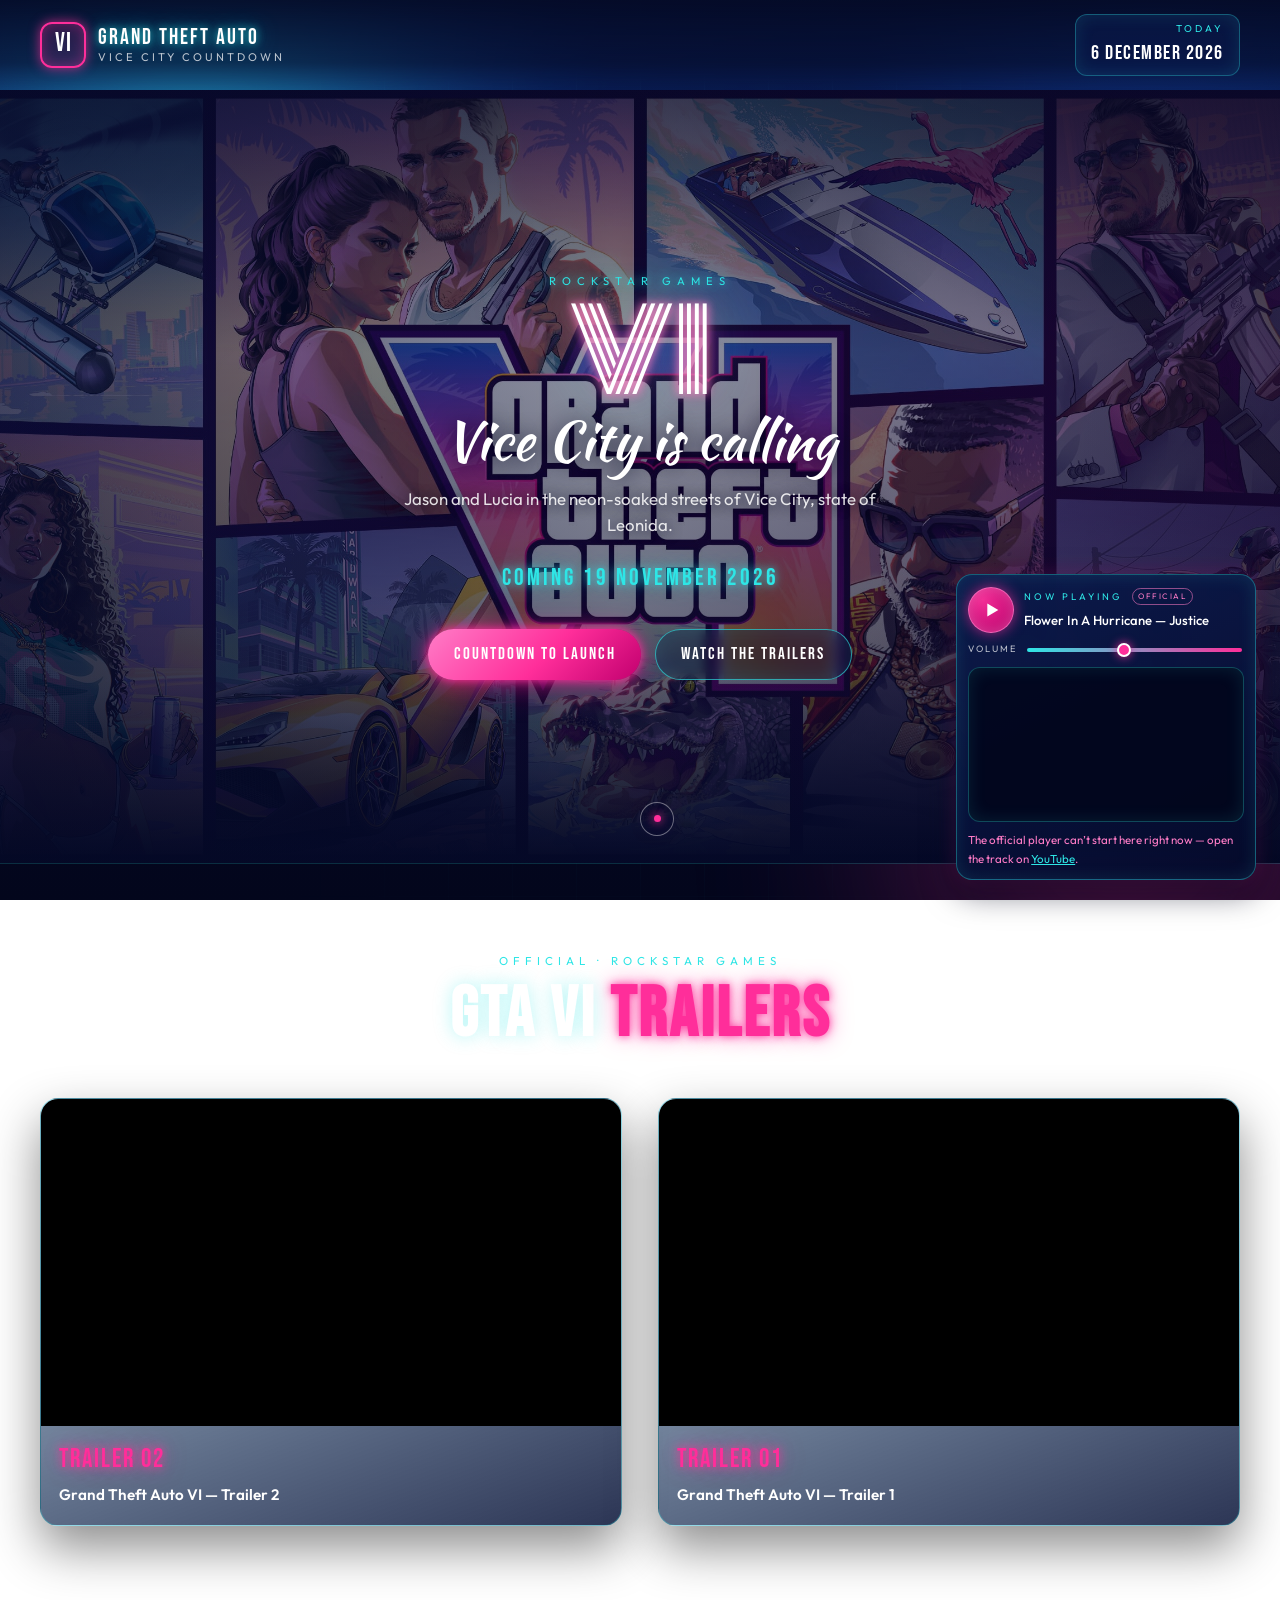
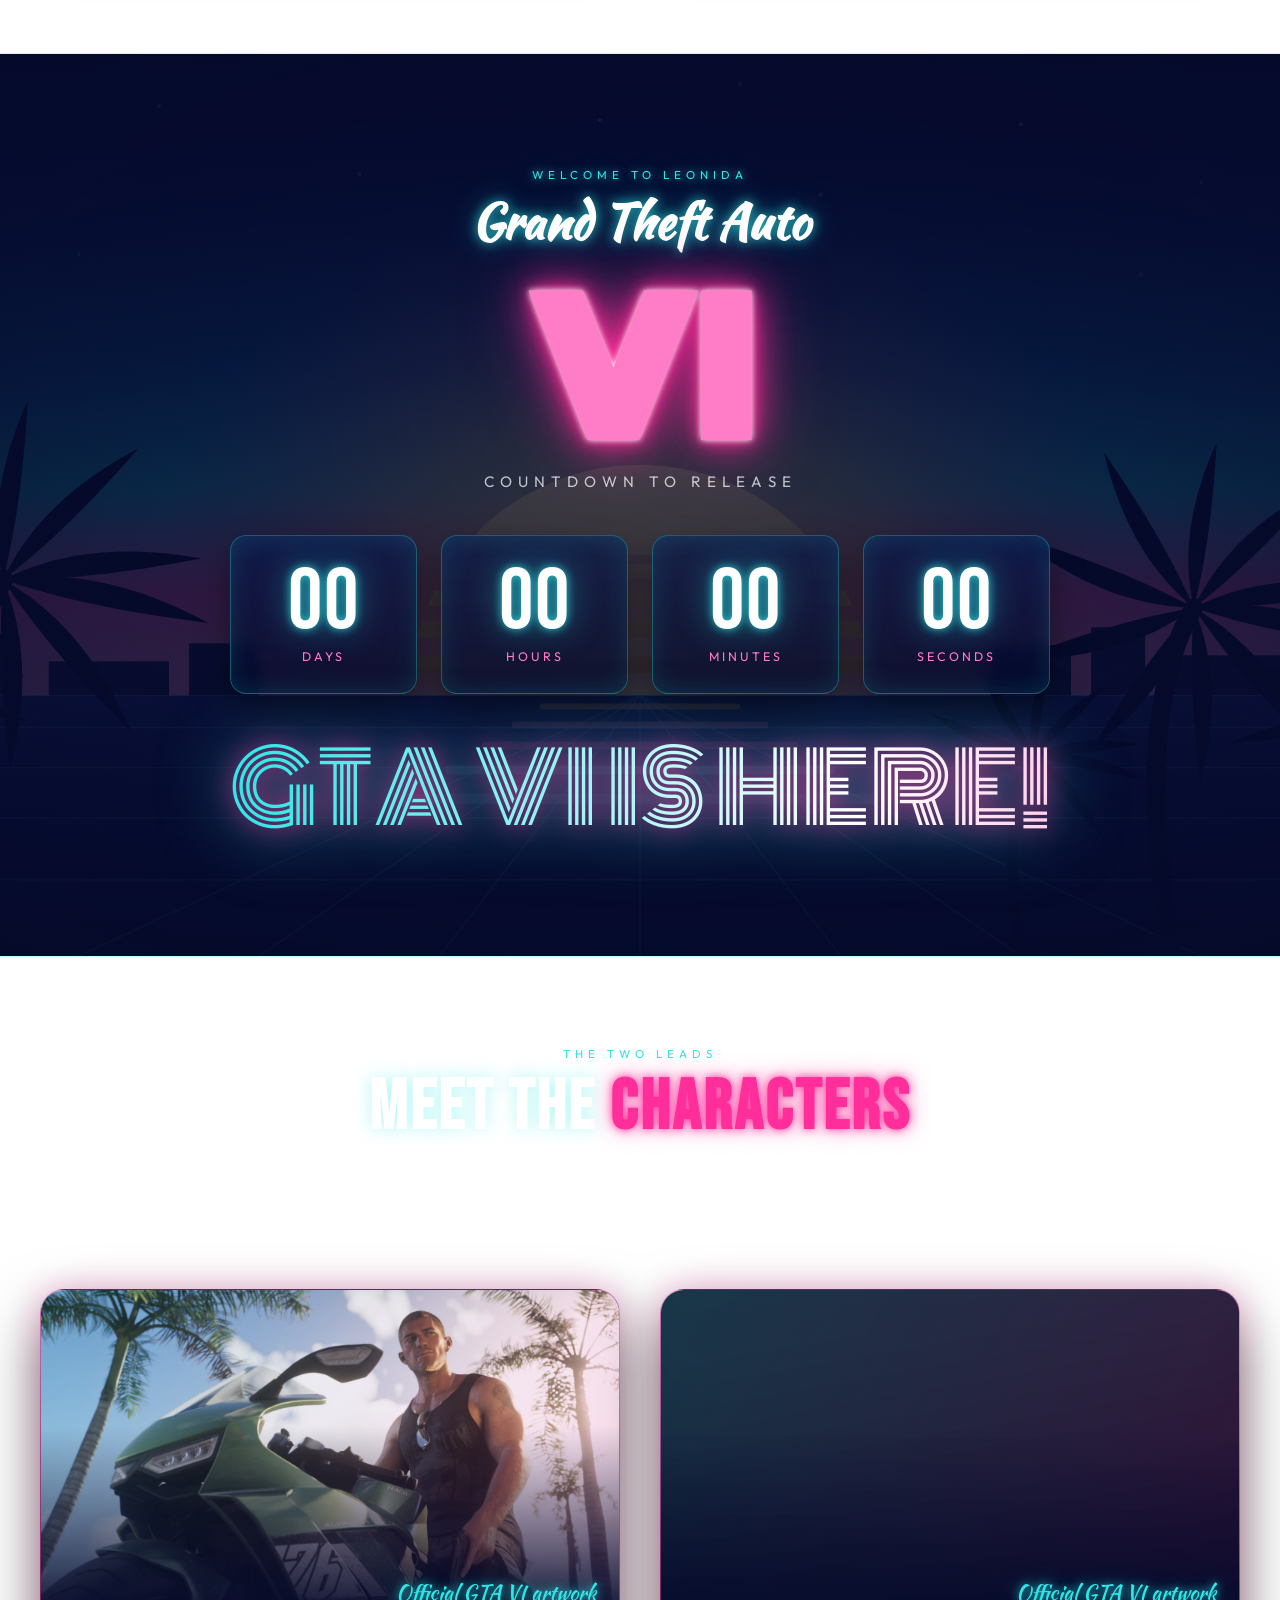
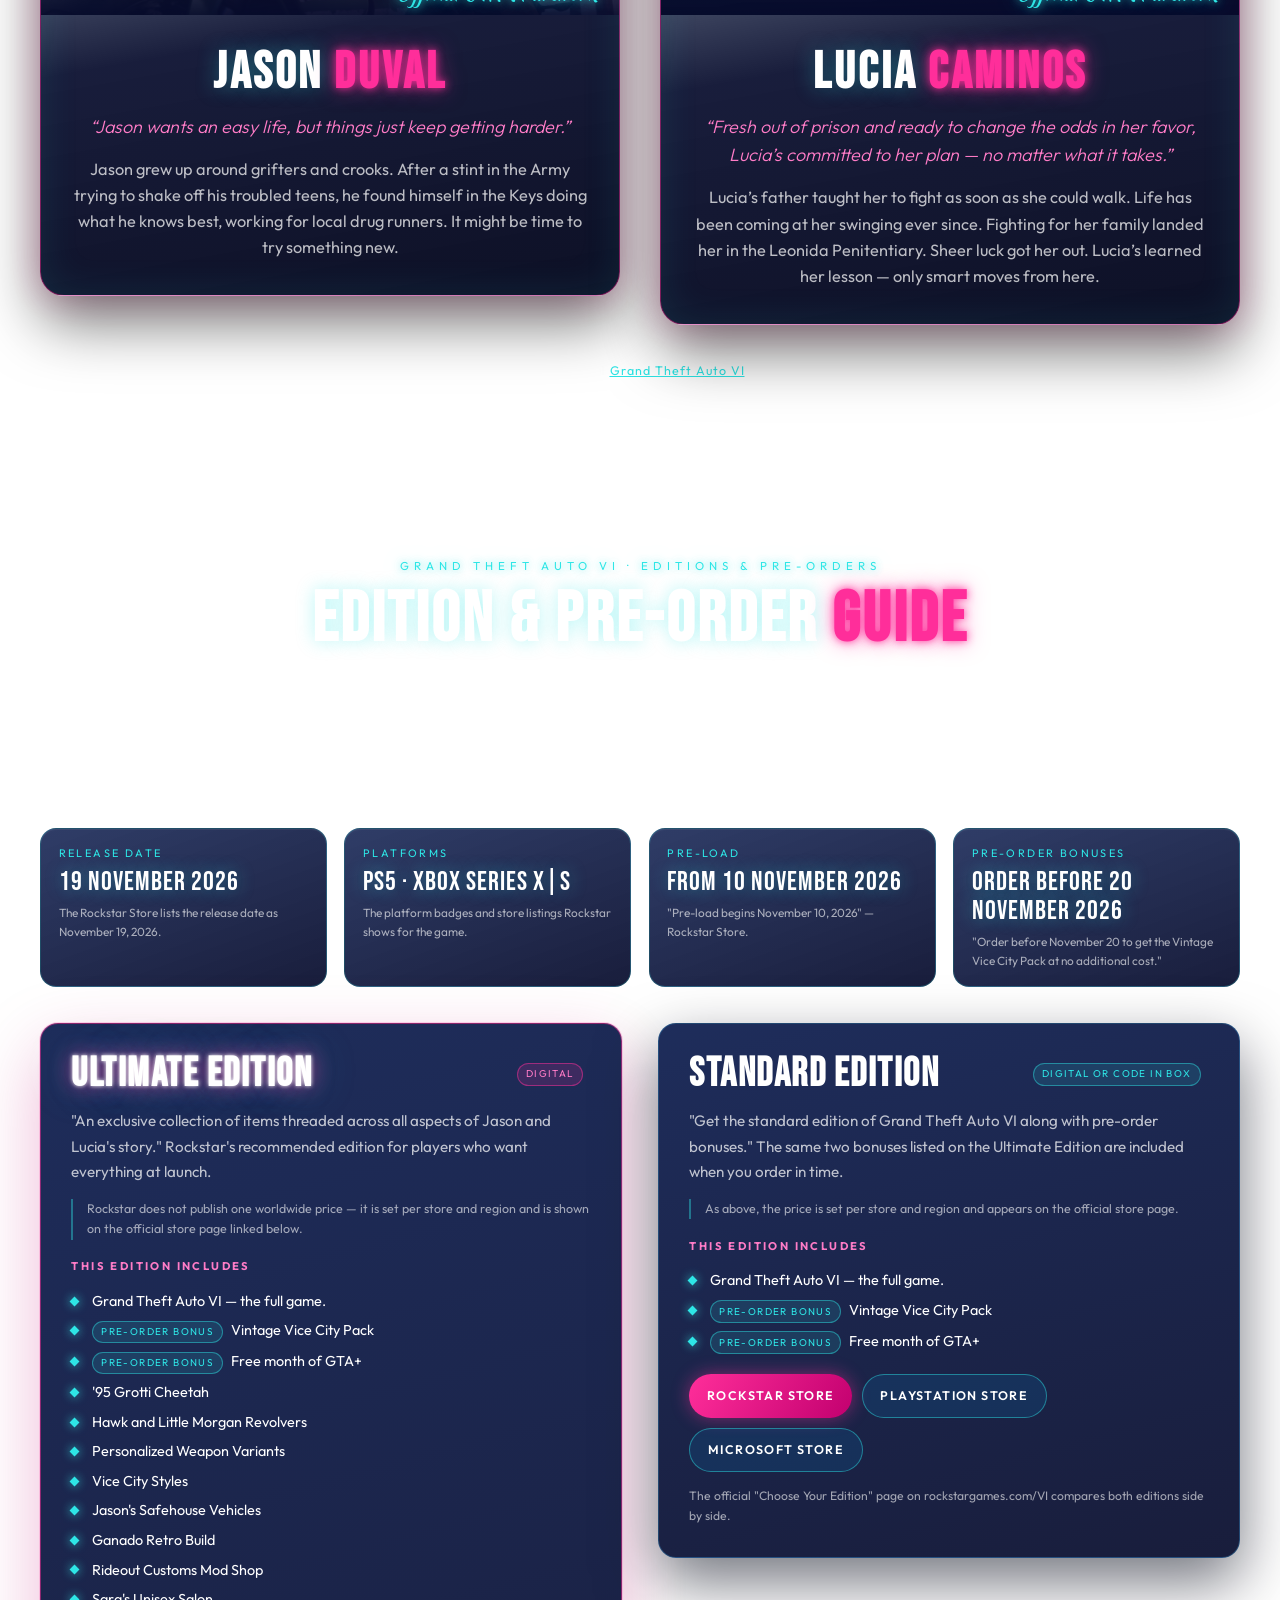
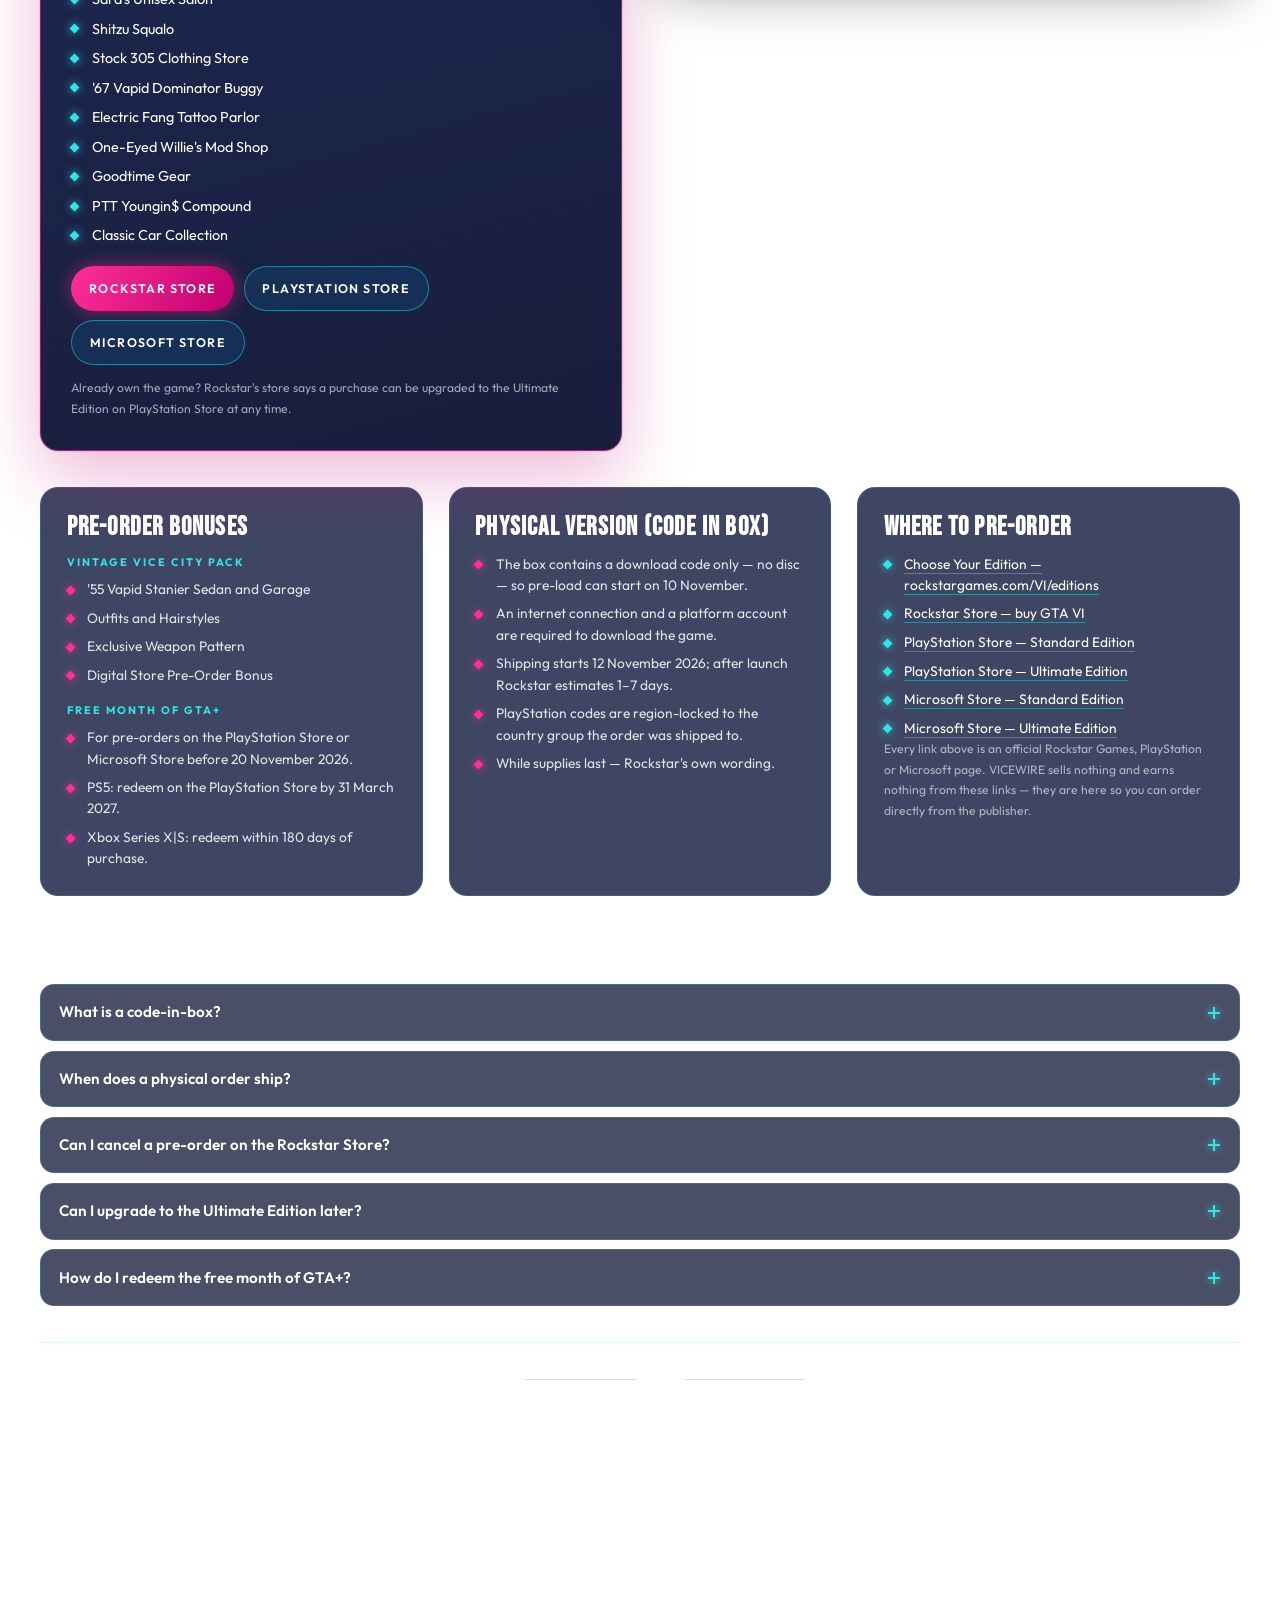
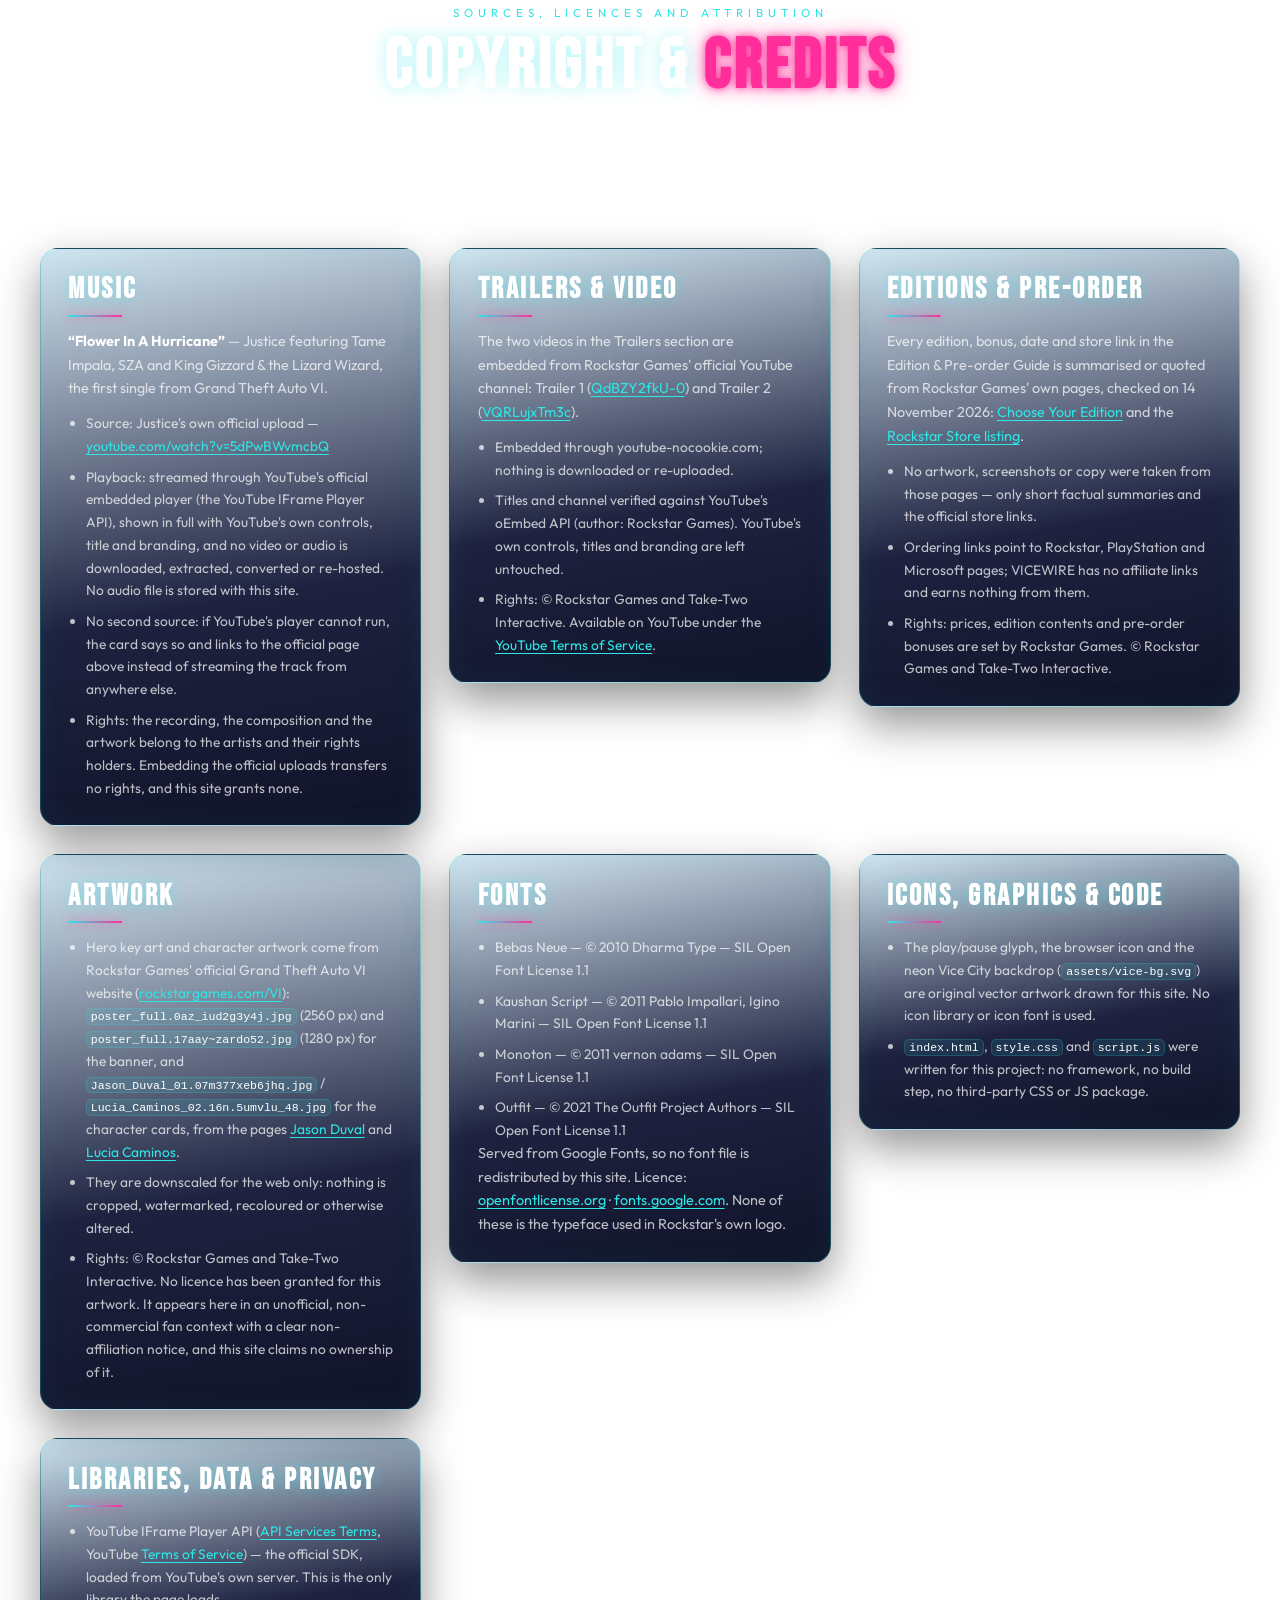
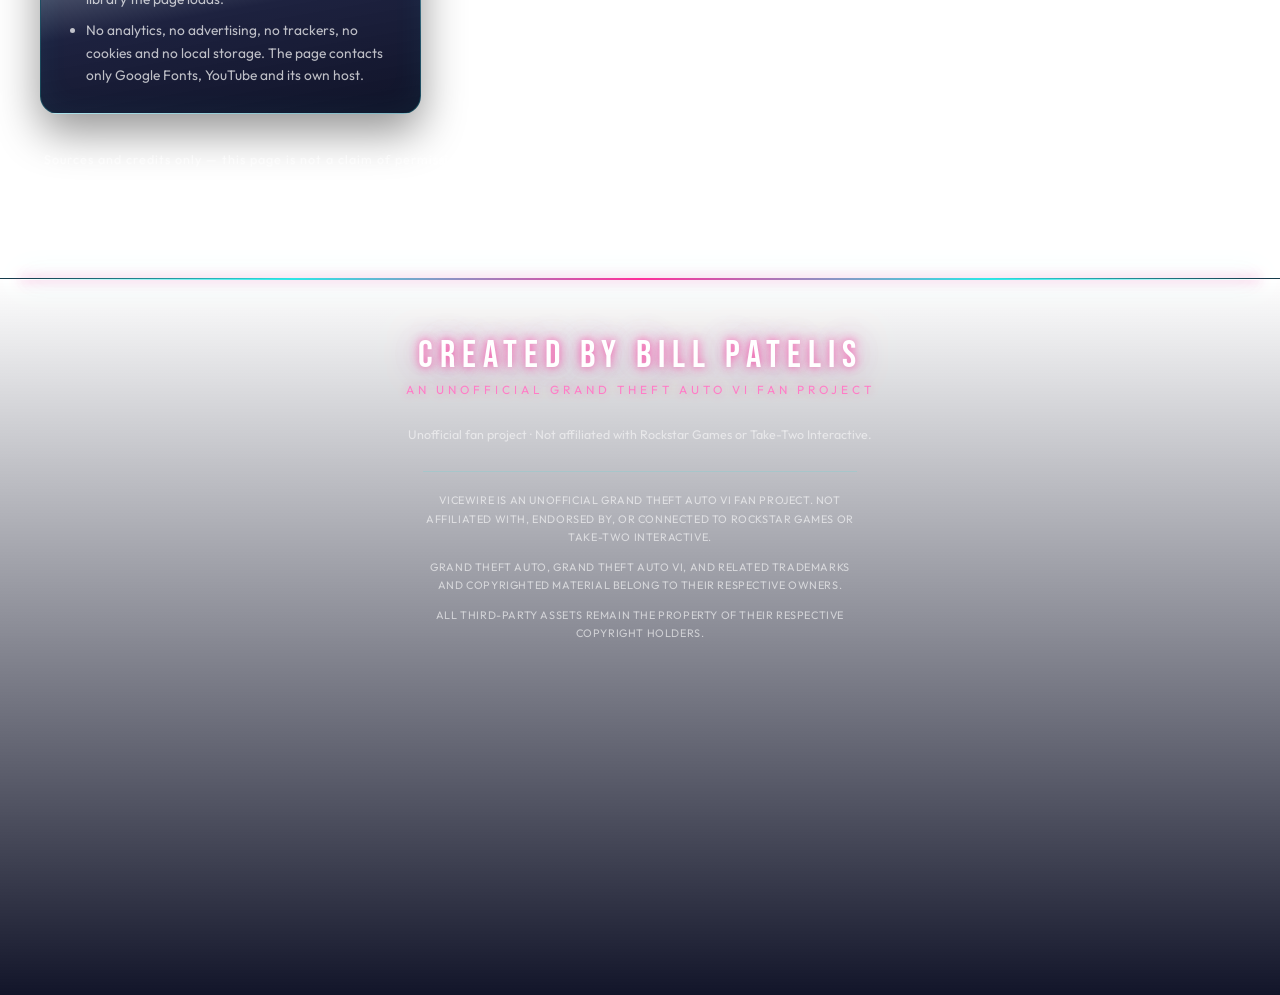
==== commit 4abd3616: "Replace the trailer breakdown with the GTA VI edition & pre-order guide Removes the trailer breakdow" ====
--- a/index.html
+++ b/index.html
@@ -217,274 +217,225 @@
       </p>
     </section>
 
-    <!-- ===== Trailer breakdown ===== -->
-    <!-- One card per official Rockstar Games video. Every statement on these cards
-         comes from Rockstar's own pages or its official YouTube channel, cited in
-         the source link on each card. Anything an official source does not
-         establish is labelled Unconfirmed — nothing here is from leaks, rumours
-         or other fan sites. Videos are embedded from the official uploads and are
-         never downloaded or re-uploaded. -->
-    <section class="section breakdown" id="breakdown" aria-labelledby="breakdownTitle">
+    <!-- ===== GTA VI edition & pre-order guide ===== -->
+    <!-- Every fact on these cards is taken from Rockstar Games' own pages —
+         rockstargames.com/VI/editions and store.rockstargames.com/game/buy-gta-vi —
+         checked on 14 November 2026. Nothing is invented, no price is guessed
+         (Rockstar sets it per store and region), and no artwork or text is copied
+         from another fan site. Pre-order details are set by Rockstar and can
+         change, so each card links to the official source it came from. -->
+    <section class="section guide" id="guide" aria-labelledby="guideTitle">
       <div class="section__head">
-        <p class="eyebrow eyebrow--glow">Official · Rockstar Games</p>
-        <h2 class="section__title" id="breakdownTitle">TRAILER <span class="accent">BREAKDOWN</span></h2>
+        <p class="eyebrow eyebrow--glow">Grand Theft Auto VI · Editions &amp; pre-orders</p>
+        <h2 class="section__title" id="guideTitle">EDITION &amp; PRE-ORDER <span class="accent">GUIDE</span></h2>
         <p class="section__lead">
-          Take a closer look at the official Grand Theft Auto VI trailers.
+          The GTA VI Edition &amp; Pre-order Guide — what Rockstar Games has confirmed about the
+          editions, the pre-order bonuses and where the game can be ordered, taken only from
+          Rockstar's own pages and store.
         </p>
       </div>
 
-      <div class="breakdown-grid">
-        <article class="bd-card" data-reveal>
-          <div class="video-frame">
-            <iframe src="https://www.youtube-nocookie.com/embed/QdBZY2fkU-0"
-                    title="Grand Theft Auto VI Trailer 1 — Rockstar Games (official)"
-                    loading="lazy"
-                    allow="accelerometer; autoplay; clipboard-write; encrypted-media; gyroscope; picture-in-picture; web-share"
-                    referrerpolicy="strict-origin-when-cross-origin" allowfullscreen></iframe>
-          </div>
-          <div class="bd-card__body">
-            <p class="bd-card__meta">
-              <span class="bd-card__no">Trailer 01</span>
-              <span class="bd-card__date">Released 4 December 2023</span>
-            </p>
-            <h3 class="bd-card__title">Grand Theft Auto VI Trailer 1</h3>
-            <p class="bd-card__desc">
-              Rockstar Games' own description of the game, carried on the official trailer page:
-              &ldquo;Jason and Lucia have always known the deck is stacked against them. But when an
-              easy score goes wrong, they find themselves on the darkest side of the sunniest place
-              in America, in the middle of a criminal conspiracy stretching across the state of
-              Leonida — forced to rely on each other more than ever if they want to make it out
-              alive.&rdquo;
-            </p>
-
-            <div class="bd-block">
-              <h4 class="bd-block__title">What We Know</h4>
-              <ul class="bd-block__list">
-                <li>Published by Rockstar Games on 4 December 2023 — the first look at Grand Theft Auto VI.</li>
-                <li>Introduces the game in the state of Leonida, with the neon-soaked streets of Vice City and locations beyond the city.</li>
-                <li>Introduces the story premise around Jason and Lucia.</li>
-                <li>Rockstar describes their story as a criminal conspiracy stretching across Leonida.</li>
-              </ul>
-            </div>
-
-            <div class="bd-block">
-              <h4 class="bd-block__title">Details to Notice</h4>
-              <ul class="bd-block__list">
-                <li>Leonida is the setting, not Vice City alone: Rockstar points to locations beyond the city as well.</li>
-                <li>Rockstar's own framing puts the pair on &ldquo;the darkest side&rdquo; of Vice City as &ldquo;the sunniest place in America&rdquo;.</li>
-                <li><span class="bd-tag">Unconfirmed</span>No shot-by-shot notes are given here: this card lists only what an official source states about the trailer.</li>
-              </ul>
-            </div>
-
-            <div class="bd-actions">
-              <a class="bd-btn" href="https://www.youtube.com/watch?v=QdBZY2fkU-0" target="_blank" rel="noopener noreferrer">Watch the official trailer</a>
-              <p class="bd-source">Source: <a href="https://www.rockstargames.com/VI/trailer-1" target="_blank" rel="noopener noreferrer">Rockstar Games — Trailer 1</a></p>
-            </div>
-          </div>
-        </article>
-
-        <article class="bd-card" data-reveal>
-          <div class="video-frame">
-            <iframe src="https://www.youtube-nocookie.com/embed/VQRLujxTm3c"
-                    title="Grand Theft Auto VI Trailer 2 — Rockstar Games (official)"
-                    loading="lazy"
-                    allow="accelerometer; autoplay; clipboard-write; encrypted-media; gyroscope; picture-in-picture; web-share"
-                    referrerpolicy="strict-origin-when-cross-origin" allowfullscreen></iframe>
-          </div>
-          <div class="bd-card__body">
-            <p class="bd-card__meta">
-              <span class="bd-card__no">Trailer 02</span>
-              <span class="bd-card__date">Released 6 May 2025</span>
-            </p>
-            <h3 class="bd-card__title">Grand Theft Auto VI Trailer 2</h3>
-            <p class="bd-card__desc">
-              The second official trailer, published on 6 May 2025. Rockstar's Trailer 2 page
-              carries the same official description as Trailer 1 — Jason and Lucia, an easy score
-              gone wrong, and a criminal conspiracy stretching across the state of Leonida.
-            </p>
-
-            <div class="bd-block">
-              <h4 class="bd-block__title">What We Know</h4>
-              <ul class="bd-block__list">
-                <li>Published by Rockstar Games on 6 May 2025.</li>
-                <li>Further introduces Jason and Lucia.</li>
-                <li>Continues the official story premise: their relationship, and the criminal conspiracy across Leonida.</li>
-                <li>Per the official Take-Two announcement, the trailer footage was captured on PlayStation 5.</li>
-              </ul>
-            </div>
-
-            <div class="bd-block">
-              <h4 class="bd-block__title">Details to Notice</h4>
-              <ul class="bd-block__list">
-                <li>The footage was captured on PlayStation 5 — an official statement about how the trailer was made, not a judgement from the picture.</li>
-                <li>The trailer is presented as part of the same Leonida story as Trailer 1, continuing rather than restarting the premise.</li>
-                <li><span class="bd-tag">Unconfirmed</span>No shot-by-shot notes are given here: this card lists only what an official source states about the trailer.</li>
-              </ul>
-            </div>
-
-            <div class="bd-actions">
-              <a class="bd-btn" href="https://www.youtube.com/watch?v=VQRLujxTm3c" target="_blank" rel="noopener noreferrer">Watch the official trailer</a>
-              <p class="bd-source">Source: <a href="https://www.rockstargames.com/VI/trailer-2" target="_blank" rel="noopener noreferrer">Rockstar Games — Trailer 2</a></p>
-            </div>
-          </div>
-        </article>
-
-        <article class="bd-card" data-reveal>
-          <div class="video-frame">
-            <iframe src="https://www.youtube-nocookie.com/embed/rz1B4B2yBZY"
-                    title="Grand Theft Auto VI Launch Trailer — Rockstar Games (official)"
-                    loading="lazy"
-                    allow="accelerometer; autoplay; clipboard-write; encrypted-media; gyroscope; picture-in-picture; web-share"
-                    referrerpolicy="strict-origin-when-cross-origin" allowfullscreen></iframe>
-          </div>
-          <div class="bd-card__body">
-            <p class="bd-card__meta">
-              <span class="bd-card__no">Launch Trailer</span>
-              <span class="bd-card__date">Released 15 October 2026</span>
-            </p>
-            <h3 class="bd-card__title">Grand Theft Auto VI Launch Trailer</h3>
-            <p class="bd-card__desc">
-              Rockstar Games' own description of this video: &ldquo;Check out the Launch Trailer,
-              featuring the debut of &lsquo;Flower in a Hurricane&rsquo; from original score
-              composers Justice feat. Tame Impala, SZA, and King Gizzard &amp; The Lizard
-              Wizard.&rdquo;
-            </p>
-
-            <div class="bd-block">
-              <h4 class="bd-block__title">What We Know</h4>
-              <ul class="bd-block__list">
-                <li>Published by Rockstar Games on 15 October 2026, and listed on Rockstar's official videos page.</li>
-                <li>It debuts &ldquo;Flower in a Hurricane&rdquo;, the original-score song by Justice with Tame Impala, SZA and King Gizzard &amp; The Lizard Wizard.</li>
-                <li>That same track is the one this site's music player streams, from the official upload — the player and this card point at one official source.</li>
-              </ul>
-            </div>
-
-            <div class="bd-block">
-              <h4 class="bd-block__title">Details to Notice</h4>
-              <ul class="bd-block__list">
-                <li>The song is a debut, not a licensed chart track: Rockstar calls it part of the game's original score.</li>
-                <li>The trailer was published roughly five weeks before the release date of 19 November 2026.</li>
-                <li><span class="bd-tag">Unconfirmed</span>No visual details or timestamps are listed here, because no official source describes this trailer shot by shot.</li>
-              </ul>
-            </div>
-
-            <div class="bd-actions">
-              <a class="bd-btn" href="https://www.youtube.com/watch?v=rz1B4B2yBZY" target="_blank" rel="noopener noreferrer">Watch the official trailer</a>
-              <p class="bd-source">Source: <a href="https://www.rockstargames.com/VI/launch-trailer" target="_blank" rel="noopener noreferrer">Rockstar Games — Launch Trailer</a></p>
-            </div>
-          </div>
-        </article>
-
-        <article class="bd-card" data-reveal>
-          <!-- YouTube will not play an age-restricted video inside an embed, so this official
-               upload is linked rather than framed. The still is YouTube's own thumbnail. -->
-          <div class="video-frame bd-poster">
-            <a class="bd-poster__link" href="https://www.youtube.com/watch?v=tJbzMqJGH4k"
-               target="_blank" rel="noopener noreferrer">
-              <span class="bd-poster__play" aria-hidden="true">&#9654;</span>
-              <span class="bd-poster__label">Watch &ldquo;An Extended Look&rdquo; on YouTube</span>
-            </a>
-          </div>
-          <div class="bd-card__body">
-            <p class="bd-card__meta">
-              <span class="bd-card__no">Extended Look</span>
-              <span class="bd-card__date">Released 27 August 2026</span>
-            </p>
-            <h3 class="bd-card__title">Grand Theft Auto VI: An Extended Look</h3>
-            <p class="bd-card__desc">
-              Rockstar Games' own description of this video: &ldquo;Captured entirely from in-game
-              footage on the PlayStation 5, this extended look at Grand Theft Auto VI showcases the
-              biggest, most immersive evolution of the series yet.&rdquo;
-            </p>
-            <p class="bd-card__note">
-              Rockstar's upload of this video is age-restricted on YouTube, so it cannot play inside an
-              embedded player. The frame above opens it on Rockstar's official YouTube channel instead.
-            </p>
-
-            <div class="bd-block">
-              <h4 class="bd-block__title">What We Know</h4>
-              <ul class="bd-block__list">
-                <li>Published by Rockstar Games on 27 August 2026.</li>
-                <li>Rockstar states it was captured entirely from in-game footage on the PlayStation 5.</li>
-                <li>It is a longer look than a trailer, and Rockstar positions it as the series' biggest and most immersive evolution yet.</li>
-                <li>Rockstar's own page for it also links to it on Netflix.</li>
-              </ul>
-            </div>
-
-            <div class="bd-block">
-              <h4 class="bd-block__title">Details to Notice</h4>
-              <ul class="bd-block__list">
-                <li>&ldquo;Entirely from in-game footage&rdquo; is Rockstar's own claim about how the footage was produced, on PlayStation 5 hardware.</li>
-                <li>It is presented as a look at the game itself rather than a story trailer.</li>
-                <li><span class="bd-tag">Unconfirmed</span>No shot-by-shot notes are given here: this card lists only what an official source states about the video.</li>
-              </ul>
-            </div>
-
-            <div class="bd-actions">
-              <a class="bd-btn" href="https://www.youtube.com/watch?v=tJbzMqJGH4k" target="_blank" rel="noopener noreferrer">Watch the official video</a>
-              <p class="bd-source">Source: <a href="https://www.rockstargames.com/VI/an-extended-look" target="_blank" rel="noopener noreferrer">Rockstar Games — An Extended Look</a></p>
-            </div>
-          </div>
-        </article>
-
-        <article class="bd-card" data-reveal>
-          <div class="video-frame">
-            <iframe src="https://www.youtube-nocookie.com/embed/TIPlpDAsfWo"
-                    title="Grand Theft Auto VI: Pre-Load Now — Rockstar Games (official)"
-                    loading="lazy"
-                    allow="accelerometer; autoplay; clipboard-write; encrypted-media; gyroscope; picture-in-picture; web-share"
-                    referrerpolicy="strict-origin-when-cross-origin" allowfullscreen></iframe>
-          </div>
-          <div class="bd-card__body">
-            <p class="bd-card__meta">
-              <span class="bd-card__no">Pre-Load Now</span>
-              <span class="bd-card__date">Released 10 November 2026</span>
-            </p>
-            <h3 class="bd-card__title">Grand Theft Auto VI: Pre-Load Now</h3>
-            <p class="bd-card__desc">
-              Rockstar Games' own description of this video: &ldquo;Grand Theft Auto VI pre-loading
-              is now available for everyone who has pre-ordered. If you still have yet to pre-order,
-              now's the time to make sure you're prepared for November 19.&rdquo;
-            </p>
-
-            <div class="bd-block">
-              <h4 class="bd-block__title">What We Know</h4>
-              <ul class="bd-block__list">
-                <li>Published by Rockstar Games on 10 November 2026.</li>
-                <li>Pre-loading is open for everyone who has pre-ordered.</li>
-                <li>Rockstar points to the release date of 19 November — the same date the countdown at the top of this page is counting to.</li>
-              </ul>
-            </div>
-
-            <div class="bd-block">
-              <h4 class="bd-block__title">Details to Notice</h4>
-              <ul class="bd-block__list">
-                <li>It is an announcement about pre-loading rather than a story trailer.</li>
-                <li>The release date it names is 19 November, confirmed in Rockstar's own wording.</li>
-                <li><span class="bd-tag">Unconfirmed</span>No shot-by-shot notes are given here: this card lists only what an official source states about the video.</li>
-              </ul>
-            </div>
-
-            <div class="bd-actions">
-              <a class="bd-btn" href="https://www.youtube.com/watch?v=TIPlpDAsfWo" target="_blank" rel="noopener noreferrer">Watch the official video</a>
-              <p class="bd-source">Source: <a href="https://www.rockstargames.com/VI/pre-load-now" target="_blank" rel="noopener noreferrer">Rockstar Games — Pre-Load Now</a></p>
-            </div>
-          </div>
-        </article>
-      </div>
-
-      <p class="breakdown__note">
-        <strong>Where this comes from:</strong> every trailer above is embedded from Rockstar Games'
-        official YouTube channel and is never downloaded, extracted or re-uploaded. The descriptions,
-        dates and details are quoted or summarised from Rockstar's own pages —
-        <a href="https://www.rockstargames.com/VI" target="_blank" rel="noopener noreferrer">the official GTA VI site</a>,
-        <a href="https://www.rockstargames.com/VI/trailer-1" target="_blank" rel="noopener noreferrer">Trailer 1</a>,
-        <a href="https://www.rockstargames.com/VI/trailer-2" target="_blank" rel="noopener noreferrer">Trailer 2</a>,
-        <a href="https://www.rockstargames.com/VI/media/videos" target="_blank" rel="noopener noreferrer">official videos and media</a>
-        and the official YouTube uploads by Rockstar Games. No leaks, rumours, unofficial maps or
-        other fan sites are used, and anything an official source does not confirm is marked
-        <span class="bd-tag">Unconfirmed</span>. Unofficial fan project — not affiliated with
-        Rockstar Games or Take-Two Interactive.
+      <div class="guide-facts">
+        <div class="fact" data-reveal>
+          <p class="fact__label">Release date</p>
+          <p class="fact__value">19 November 2026</p>
+          <p class="fact__note">The Rockstar Store lists the release date as November 19, 2026.</p>
+        </div>
+        <div class="fact" data-reveal>
+          <p class="fact__label">Platforms</p>
+          <p class="fact__value">PS5 · Xbox Series X|S</p>
+          <p class="fact__note">The platform badges and store listings Rockstar shows for the game.</p>
+        </div>
+        <div class="fact" data-reveal>
+          <p class="fact__label">Pre-load</p>
+          <p class="fact__value">From 10 November 2026</p>
+          <p class="fact__note">"Pre-load begins November 10, 2026" — Rockstar Store.</p>
+        </div>
+        <div class="fact" data-reveal>
+          <p class="fact__label">Pre-order bonuses</p>
+          <p class="fact__value">Order before 20 November 2026</p>
+          <p class="fact__note">"Order before November 20 to get the Vintage Vice City Pack at no additional cost."</p>
+        </div>
+      </div>
+
+      <div class="guide-grid">
+        <article class="ed-card ed-card--ultimate" data-reveal>
+          <header class="ed-card__head">
+            <h3 class="ed-card__name">Ultimate Edition</h3>
+            <span class="g-tag g-tag--pink">Digital</span>
+          </header>
+          <p class="ed-card__desc">
+            "An exclusive collection of items threaded across all aspects of Jason and Lucia's
+            story." Rockstar's recommended edition for players who want everything at launch.
+          </p>
+          <p class="ed-card__price">
+            Rockstar does not publish one worldwide price — it is set per store and region and is
+            shown on the official store page linked below.
+          </p>
+          <h4 class="ed-card__sub">This edition includes</h4>
+          <ul class="ed-card__list">
+            <li>Grand Theft Auto VI — the full game.</li>
+            <li><span class="g-tag">Pre-order bonus</span>Vintage Vice City Pack</li>
+            <li><span class="g-tag">Pre-order bonus</span>Free month of GTA+</li>
+            <li>'95 Grotti Cheetah</li>
+            <li>Hawk and Little Morgan Revolvers</li>
+            <li>Personalized Weapon Variants</li>
+            <li>Vice City Styles</li>
+            <li>Jason's Safehouse Vehicles</li>
+            <li>Ganado Retro Build</li>
+            <li>Rideout Customs Mod Shop</li>
+            <li>Sara's Unisex Salon</li>
+            <li>Shitzu Squalo</li>
+            <li>Stock 305 Clothing Store</li>
+            <li>'67 Vapid Dominator Buggy</li>
+            <li>Electric Fang Tattoo Parlor</li>
+            <li>One-Eyed Willie's Mod Shop</li>
+            <li>Goodtime Gear</li>
+            <li>PTT Youngin$ Compound</li>
+            <li>Classic Car Collection</li>
+          </ul>
+          <div class="ed-card__actions">
+            <a class="g-btn" href="https://store.rockstargames.com/game/buy-gta-vi" target="_blank" rel="noopener noreferrer">Rockstar Store</a>
+            <a class="g-btn g-btn--ghost" href="https://store.playstation.com/product/EP1004-PPSA01547_00-GTAVIULTIMATE001" target="_blank" rel="noopener noreferrer">PlayStation Store</a>
+            <a class="g-btn g-btn--ghost" href="https://www.xbox.com/games/store/grand-theft-auto-vi-ultimate-edition/9NNZSNHLR63L/0017/9W0CVZDS9RZF" target="_blank" rel="noopener noreferrer">Microsoft Store</a>
+          </div>
+          <p class="guide__note">
+            Already own the game? Rockstar's store says a purchase can be upgraded to the Ultimate
+            Edition on PlayStation Store at any time.
+          </p>
+        </article>
+
+        <article class="ed-card" data-reveal>
+          <header class="ed-card__head">
+            <h3 class="ed-card__name">Standard Edition</h3>
+            <span class="g-tag">Digital or Code in Box</span>
+          </header>
+          <p class="ed-card__desc">
+            "Get the standard edition of Grand Theft Auto VI along with pre-order bonuses." The
+            same two bonuses listed on the Ultimate Edition are included when you order in time.
+          </p>
+          <p class="ed-card__price">
+            As above, the price is set per store and region and appears on the official store page.
+          </p>
+          <h4 class="ed-card__sub">This edition includes</h4>
+          <ul class="ed-card__list">
+            <li>Grand Theft Auto VI — the full game.</li>
+            <li><span class="g-tag">Pre-order bonus</span>Vintage Vice City Pack</li>
+            <li><span class="g-tag">Pre-order bonus</span>Free month of GTA+</li>
+          </ul>
+          <div class="ed-card__actions">
+            <a class="g-btn" href="https://store.rockstargames.com/game/buy-gta-vi" target="_blank" rel="noopener noreferrer">Rockstar Store</a>
+            <a class="g-btn g-btn--ghost" href="https://store.playstation.com/product/EP1004-PPSA01547_00-GTAVISTANDARD001" target="_blank" rel="noopener noreferrer">PlayStation Store</a>
+            <a class="g-btn g-btn--ghost" href="https://www.xbox.com/games/store/grand-theft-auto-vi/9P3H4968GRSM/0017/9PWFKCT9JGKL" target="_blank" rel="noopener noreferrer">Microsoft Store</a>
+          </div>
+          <p class="guide__note">
+            The official "Choose Your Edition" page on rockstargames.com/VI compares both editions
+            side by side.
+          </p>
+        </article>
+      </div>
+
+      <div class="guide-panels">
+        <article class="g-panel" data-reveal>
+          <h3 class="g-panel__title">Pre-order bonuses</h3>
+          <h4 class="g-panel__sub">Vintage Vice City Pack</h4>
+          <ul class="g-panel__list">
+            <li>'55 Vapid Stanier Sedan and Garage</li>
+            <li>Outfits and Hairstyles</li>
+            <li>Exclusive Weapon Pattern</li>
+            <li>Digital Store Pre-Order Bonus</li>
+          </ul>
+          <h4 class="g-panel__sub">Free month of GTA+</h4>
+          <ul class="g-panel__list">
+            <li>For pre-orders on the PlayStation Store or Microsoft Store before 20 November 2026.</li>
+            <li>PS5: redeem on the PlayStation Store by 31 March 2027.</li>
+            <li>Xbox Series X|S: redeem within 180 days of purchase.</li>
+          </ul>
+        </article>
+
+        <article class="g-panel" data-reveal>
+          <h3 class="g-panel__title">Physical version (code in box)</h3>
+          <ul class="g-panel__list">
+            <li>The box contains a download code only — no disc — so pre-load can start on 10 November.</li>
+            <li>An internet connection and a platform account are required to download the game.</li>
+            <li>Shipping starts 12 November 2026; after launch Rockstar estimates 1–7 days.</li>
+            <li>PlayStation codes are region-locked to the country group the order was shipped to.</li>
+            <li>While supplies last — Rockstar's own wording.</li>
+          </ul>
+        </article>
+
+        <article class="g-panel" data-reveal>
+          <h3 class="g-panel__title">Where to pre-order</h3>
+          <ul class="g-panel__list g-panel__list--links">
+            <li><a href="https://www.rockstargames.com/VI/editions" target="_blank" rel="noopener noreferrer">Choose Your Edition — rockstargames.com/VI/editions</a></li>
+            <li><a href="https://store.rockstargames.com/game/buy-gta-vi" target="_blank" rel="noopener noreferrer">Rockstar Store — buy GTA VI</a></li>
+            <li><a href="https://store.playstation.com/product/EP1004-PPSA01547_00-GTAVISTANDARD001" target="_blank" rel="noopener noreferrer">PlayStation Store — Standard Edition</a></li>
+            <li><a href="https://store.playstation.com/product/EP1004-PPSA01547_00-GTAVIULTIMATE001" target="_blank" rel="noopener noreferrer">PlayStation Store — Ultimate Edition</a></li>
+            <li><a href="https://www.xbox.com/games/store/grand-theft-auto-vi/9P3H4968GRSM/0017/9PWFKCT9JGKL" target="_blank" rel="noopener noreferrer">Microsoft Store — Standard Edition</a></li>
+            <li><a href="https://www.xbox.com/games/store/grand-theft-auto-vi-ultimate-edition/9NNZSNHLR63L/0017/9W0CVZDS9RZF" target="_blank" rel="noopener noreferrer">Microsoft Store — Ultimate Edition</a></li>
+          </ul>
+          <p class="guide__note">
+            Every link above is an official Rockstar Games, PlayStation or Microsoft page. VICEWIRE
+            sells nothing and earns nothing from these links — they are here so you can order
+            directly from the publisher.
+          </p>
+        </article>
+      </div>
+
+      <div class="guide-faq">
+        <h3 class="guide-faq__title">Pre-order questions, answered by Rockstar</h3>
+        <details class="faq" data-reveal>
+          <summary class="faq__q">What is a code-in-box?<span class="faq__icon" aria-hidden="true"></span></summary>
+          <p class="faq__a">
+            The physical version contains only a download code inside the box, to support pre-load
+            on 10 November. No disc is included, and an internet connection and a platform account
+            are needed to download the game.
+          </p>
+        </details>
+        <details class="faq" data-reveal>
+          <summary class="faq__q">When does a physical order ship?<span class="faq__icon" aria-hidden="true"></span></summary>
+          <p class="faq__a">
+            Shipping starts on 12 November 2026. After launch, physical orders are estimated to
+            ship within 1–7 days depending on the shipping option chosen. A shipping confirmation
+            email with tracking is sent when the order ships.
+          </p>
+        </details>
+        <details class="faq" data-reveal>
+          <summary class="faq__q">Can I cancel a pre-order on the Rockstar Store?<span class="faq__icon" aria-hidden="true"></span></summary>
+          <p class="faq__a">
+            Yes — Rockstar asks customers to contact its fulfilment partner Xsolla directly using
+            the cancel-pre-order form at help.xsolla.com/pre-orders/cancel-pre-order, with the
+            order number and the email address used to order.
+          </p>
+        </details>
+        <details class="faq" data-reveal>
+          <summary class="faq__q">Can I upgrade to the Ultimate Edition later?<span class="faq__icon" aria-hidden="true"></span></summary>
+          <p class="faq__a">
+            Rockstar's store says a purchase can be upgraded to the Ultimate Edition on the
+            PlayStation Store at any time. The Ultimate Edition bonuses are spread across Jason and
+            Lucia's story, with items uncovered behind each chapter.
+          </p>
+        </details>
+        <details class="faq" data-reveal>
+          <summary class="faq__q">How do I redeem the free month of GTA+?<span class="faq__icon" aria-hidden="true"></span></summary>
+          <p class="faq__a">
+            On PS5, sign in to the PlayStation Store with the account used to pre-order, open the
+            GTA+ page and choose "Join". On Xbox Series X|S, sign in to the Microsoft Store, open
+            Offers &amp; Credits and choose "Redeem" on the GTA+ offer. Both require the pre-order
+            to be placed before 20 November 2026.
+          </p>
+        </details>
+      </div>
+
+      <p class="guide__source">
+        Everything in this section is summarised or quoted from Rockstar Games' own pages —
+        <a href="https://www.rockstargames.com/VI/editions" target="_blank" rel="noopener noreferrer">Choose Your Edition</a>
+        and the
+        <a href="https://store.rockstargames.com/game/buy-gta-vi" target="_blank" rel="noopener noreferrer">Rockstar Store listing</a>
+        — checked on 14 November 2026. Prices, contents and dates are set by Rockstar and can
+        change; always confirm them on the official store before ordering. VICEWIRE is an
+        unofficial Grand Theft Auto VI fan project, not affiliated with Rockstar Games or
+        Take-Two Interactive, and claims no ownership of any Rockstar material.
       </p>
     </section>
 
@@ -534,17 +485,11 @@
         <article class="credit-card" data-reveal>
           <h3 class="credit-card__title">Trailers &amp; video</h3>
           <p class="credit-card__body">
-            Every video on this page is embedded from Rockstar Games' official YouTube channel:
-            Trailer 1
-            (<a href="https://www.youtube.com/watch?v=QdBZY2fkU-0" target="_blank" rel="noopener noreferrer">QdBZY2fkU-0</a>),
-            Trailer 2
-            (<a href="https://www.youtube.com/watch?v=VQRLujxTm3c" target="_blank" rel="noopener noreferrer">VQRLujxTm3c</a>),
-            the Launch Trailer
-            (<a href="https://www.youtube.com/watch?v=rz1B4B2yBZY" target="_blank" rel="noopener noreferrer">rz1B4B2yBZY</a>),
-            An Extended Look
-            (<a href="https://www.youtube.com/watch?v=tJbzMqJGH4k" target="_blank" rel="noopener noreferrer">tJbzMqJGH4k</a>)
-            and Pre-Load Now
-            (<a href="https://www.youtube.com/watch?v=TIPlpDAsfWo" target="_blank" rel="noopener noreferrer">TIPlpDAsfWo</a>).
+            The two videos in the Trailers section are embedded from Rockstar Games' official
+            YouTube channel: Trailer 1
+            (<a href="https://www.youtube.com/watch?v=QdBZY2fkU-0" target="_blank" rel="noopener noreferrer">QdBZY2fkU-0</a>)
+            and Trailer 2
+            (<a href="https://www.youtube.com/watch?v=VQRLujxTm3c" target="_blank" rel="noopener noreferrer">VQRLujxTm3c</a>).
           </p>
           <ul class="credit-card__list">
             <li>Embedded through youtube-nocookie.com; nothing is downloaded or re-uploaded.</li>
@@ -556,6 +501,25 @@
               Rights: &copy; Rockstar Games and Take-Two Interactive. Available on YouTube under
               the
               <a href="https://www.youtube.com/t/terms" target="_blank" rel="noopener noreferrer">YouTube Terms of Service</a>.
+            </li>
+          </ul>
+        </article>
+
+        <article class="credit-card" data-reveal>
+          <h3 class="credit-card__title">Editions &amp; pre-order</h3>
+          <p class="credit-card__body">
+            Every edition, bonus, date and store link in the Edition &amp; Pre-order Guide is
+            summarised or quoted from Rockstar Games' own pages, checked on 14 November 2026:
+            <a href="https://www.rockstargames.com/VI/editions" target="_blank" rel="noopener noreferrer">Choose Your Edition</a>
+            and the
+            <a href="https://store.rockstargames.com/game/buy-gta-vi" target="_blank" rel="noopener noreferrer">Rockstar Store listing</a>.
+          </p>
+          <ul class="credit-card__list">
+            <li>No artwork, screenshots or copy were taken from those pages — only short factual summaries and the official store links.</li>
+            <li>Ordering links point to Rockstar, PlayStation and Microsoft pages; VICEWIRE has no affiliate links and earns nothing from them.</li>
+            <li>
+              Rights: prices, edition contents and pre-order bonuses are set by Rockstar Games.
+              &copy; Rockstar Games and Take-Two Interactive.
             </li>
           </ul>
         </article>
--- a/style.css
+++ b/style.css
@@ -2,7 +2,7 @@
    GTA VI · Vice City Countdown — stylesheet
    Sections: 1) tokens 2) base 3) backdrop 4) header 5) shared section chrome
              6) cinematic key-art banner 7) trailers 8) countdown hero
-             9) meet the characters 10) trailer breakdown 11) footer
+             9) meet the characters 10) edition & pre-order guide 11) footer
              12) animations 13) official music player 14) responsive
              15) copyright & credits
    ========================================================================== */
@@ -730,259 +730,364 @@
   color: rgba(255, 255, 255, 0.55);
 }
 
-/* 10) Trailer breakdown --------------------------------------------------- */
-/* One card per official Rockstar Games video: the official embed, a short
-   factual description, "What We Know" and "Details to Notice". Reuses the
-   page's existing tokens, frame, reveal animation and neon language. */
-.breakdown-grid {
+/* 10) GTA VI edition & pre-order guide ----------------------------------- */
+/* Quick facts, the two edition cards, three detail panels and a FAQ built
+   from <details>. Uses only the page's existing tokens, section head, reveal
+   animation and neon language. */
+.guide-facts {
+  display: grid;
+  grid-template-columns: repeat(4, minmax(0, 1fr));
+  gap: clamp(0.7rem, 1.6vw, 1.1rem);
+  margin-bottom: clamp(1.4rem, 3vw, 2.25rem);
+}
+
+.fact {
+  padding: 0.95rem 1.1rem;
+  border-radius: 16px;
+  background: linear-gradient(160deg, rgba(11, 27, 77, 0.85), rgba(5, 10, 43, 0.92));
+  border: 1px solid rgba(46, 230, 230, 0.22);
+  box-shadow: inset 0 1px 0 rgba(255, 255, 255, 0.06);
+  transition: border-color 0.3s ease, transform 0.3s ease,
+              opacity 0.8s ease;
+}
+
+.fact:hover { border-color: rgba(255, 46, 154, 0.45); transform: translateY(-2px); }
+
+.fact__label {
+  margin: 0;
+  font-size: 0.68rem;
+  letter-spacing: 2.4px;
+  text-transform: uppercase;
+  color: var(--turquoise);
+}
+
+.fact__value {
+  margin: 0.4rem 0 0;
+  font-family: var(--font-display);
+  font-size: clamp(1.3rem, 2.6vw, 1.7rem);
+  line-height: 1.05;
+  letter-spacing: 1px;
+  color: var(--white);
+  text-shadow: 0 0 18px rgba(46, 230, 230, 0.35);
+}
+
+.fact__note {
+  margin: 0.45rem 0 0;
+  font-size: 0.74rem;
+  line-height: 1.6;
+  color: rgba(255, 255, 255, 0.62);
+}
+
+.guide-grid {
   display: grid;
   grid-template-columns: repeat(2, minmax(0, 1fr));
   gap: clamp(1.25rem, 3vw, 2.25rem);
   align-items: start;
 }
 
-.bd-card {
-  display: flex;
-  flex-direction: column;
-  overflow: hidden;
-  border: 1px solid rgba(46, 230, 230, 0.28);
-  border-radius: var(--radius);
-  background: linear-gradient(160deg, rgba(14, 111, 174, 0.26), rgba(8, 19, 56, 0.86));
-  box-shadow: 0 22px 50px rgba(0, 0, 0, 0.45);
-  transition: transform 0.35s ease, box-shadow 0.35s ease, border-color 0.35s ease,
-              opacity 0.8s ease;
-}
-
-.bd-card:hover {
-  transform: translateY(-6px);
-  border-color: rgba(255, 46, 154, 0.6);
-  box-shadow: 0 26px 60px rgba(0, 0, 0, 0.5), 0 0 28px rgba(255, 46, 154, 0.35);
-}
-
-/* The reveal's hidden start state is scoped to html.js, so a card can never
-   stay invisible when scripting is unavailable. */
-html.js .bd-card[data-reveal] { opacity: 0; transform: translateY(34px); }
-
-.bd-card.is-revealed,
-html.js .bd-card[data-reveal].is-revealed { opacity: 1; transform: none; }
-
-.bd-card__body {
+.ed-card {
+  position: relative;
   display: flex;
   flex-direction: column;
   gap: 0.85rem;
-  padding: clamp(1rem, 2.4vw, 1.5rem);
-}
-
-.bd-card__meta {
+  padding: clamp(1.25rem, 2.6vw, 1.9rem);
+  border-radius: var(--radius);
+  background: linear-gradient(165deg, rgba(11, 27, 77, 0.92), rgba(5, 10, 43, 0.92));
+  border: 1px solid rgba(58, 167, 224, 0.3);
+  box-shadow: 0 24px 60px rgba(2, 5, 22, 0.55);
+  transition: opacity 0.8s ease, transform 0.6s cubic-bezier(0.22, 1, 0.36, 1),
+              border-color 0.4s ease, box-shadow 0.4s ease;
+}
+
+/* The Ultimate Edition is Rockstar's highlighted edition — same pink accent as
+   the page's other highlighted element. */
+.ed-card--ultimate {
+  border-color: rgba(255, 46, 154, 0.5);
+  box-shadow: 0 0 0 1px rgba(255, 46, 154, 0.18), 0 26px 70px rgba(194, 0, 111, 0.28);
+}
+
+.ed-card__head {
+  display: flex;
+  align-items: center;
+  justify-content: space-between;
+  flex-wrap: wrap;
+  gap: 0.6rem;
+}
+
+.ed-card__name {
+  margin: 0;
+  font-family: var(--font-display);
+  font-size: clamp(1.8rem, 3.4vw, 2.5rem);
+  line-height: 1;
+  letter-spacing: 1.5px;
+  color: var(--white);
+}
+
+.ed-card--ultimate .ed-card__name {
+  text-shadow: 0 0 4px #fff, 0 0 22px rgba(255, 46, 154, 0.65), 0 0 44px rgba(46, 230, 230, 0.35);
+}
+
+.ed-card__desc {
+  margin: 0;
+  font-size: 0.95rem;
+  line-height: 1.7;
+  color: var(--muted);
+}
+
+.ed-card__price {
+  margin: 0;
+  padding-left: 0.85rem;
+  border-left: 2px solid rgba(46, 230, 230, 0.4);
+  font-size: 0.78rem;
+  line-height: 1.65;
+  color: rgba(255, 255, 255, 0.6);
+}
+
+.ed-card__sub {
+  margin: 0.3rem 0 0;
+  font-size: 0.7rem;
+  letter-spacing: 2.4px;
+  text-transform: uppercase;
+  color: var(--pink-soft);
+}
+
+.ed-card__list,
+.g-panel__list {
+  margin: 0;
+  padding: 0;
+  list-style: none;
+  display: grid;
+  gap: 0.45rem;
+}
+
+.ed-card__list li,
+.g-panel__list li {
+  position: relative;
+  padding-left: 1.3rem;
+  font-size: 0.9rem;
+  line-height: 1.55;
+  color: var(--white);
+}
+
+/* Diamond bullets echo the shape of the page's neon button. */
+.ed-card__list li::before,
+.g-panel__list li::before {
+  content: "";
+  position: absolute;
+  left: 0;
+  top: 0.55em;
+  width: 7px;
+  height: 7px;
+  transform: rotate(45deg);
+  background: var(--turquoise);
+  box-shadow: 0 0 10px rgba(46, 230, 230, 0.8);
+}
+
+.g-panel__list li::before { background: var(--pink); box-shadow: 0 0 9px rgba(255, 46, 154, 0.8); }
+.g-panel__list--links li::before { background: var(--turquoise); box-shadow: 0 0 9px rgba(46, 230, 230, 0.8); }
+
+.g-tag {
+  display: inline-block;
+  margin-right: 0.5rem;
+  padding: 0.16rem 0.5rem;
+  border-radius: 999px;
+  font-size: 0.62rem;
+  letter-spacing: 1.4px;
+  text-transform: uppercase;
+  vertical-align: middle;
+  color: var(--turquoise);
+  background: rgba(46, 230, 230, 0.12);
+  border: 1px solid rgba(46, 230, 230, 0.45);
+}
+
+.g-tag--pink {
+  color: var(--pink-soft);
+  background: rgba(255, 46, 154, 0.14);
+  border-color: rgba(255, 46, 154, 0.5);
+}
+
+.ed-card__actions {
   display: flex;
   flex-wrap: wrap;
-  align-items: baseline;
-  gap: 0.3rem 0.75rem;
-  margin: 0;
-}
-
-.bd-card__no {
+  gap: 0.6rem;
+  margin-top: auto;
+  padding-top: 0.4rem;
+}
+
+.g-btn {
+  display: inline-flex;
+  align-items: center;
+  justify-content: center;
+  padding: 0.7rem 1.1rem;
+  border-radius: 999px;
+  font-size: 0.78rem;
+  font-weight: 600;
+  letter-spacing: 1.4px;
+  text-transform: uppercase;
+  text-decoration: none;
+  color: var(--white);
+  background: linear-gradient(120deg, var(--pink), var(--pink-deep));
+  box-shadow: 0 0 18px rgba(255, 46, 154, 0.45);
+  transition: transform 0.25s ease, box-shadow 0.25s ease, background 0.25s ease;
+}
+
+.g-btn:hover,
+.g-btn:focus-visible { transform: translateY(-2px); box-shadow: 0 0 26px rgba(255, 46, 154, 0.75); }
+.g-btn:focus-visible { outline: 2px solid var(--turquoise); outline-offset: 2px; }
+
+.g-btn--ghost {
+  background: rgba(14, 111, 174, 0.2);
+  border: 1px solid rgba(46, 230, 230, 0.45);
+  box-shadow: none;
+}
+
+.g-btn--ghost:hover,
+.g-btn--ghost:focus-visible { background: rgba(46, 230, 230, 0.16); box-shadow: 0 0 20px rgba(46, 230, 230, 0.35); }
+
+.guide-panels {
+  display: grid;
+  grid-template-columns: repeat(3, minmax(0, 1fr));
+  gap: clamp(1rem, 2.4vw, 1.6rem);
+  margin-top: clamp(1.25rem, 3vw, 2.25rem);
+}
+
+.g-panel {
+  padding: clamp(1.1rem, 2.4vw, 1.6rem);
+  border-radius: var(--radius);
+  background: rgba(8, 19, 56, 0.78);
+  border: 1px solid rgba(58, 167, 224, 0.26);
+  transition: opacity 0.8s ease, transform 0.6s cubic-bezier(0.22, 1, 0.36, 1),
+              border-color 0.4s ease;
+}
+
+.g-panel__title {
+  margin: 0 0 0.85rem;
   font-family: var(--font-display);
-  font-size: 1.5rem;
-  letter-spacing: 2px;
-  color: var(--pink);
-  text-shadow: var(--glow-pink);
-}
-
-.bd-card__date {
+  font-size: clamp(1.3rem, 2.6vw, 1.65rem);
+  line-height: 1;
+  letter-spacing: 1.2px;
+  color: var(--white);
+}
+
+.g-panel__sub {
+  margin: 1rem 0 0.5rem;
   font-size: 0.68rem;
   letter-spacing: 2px;
   text-transform: uppercase;
+  color: var(--turquoise);
+}
+
+.g-panel__sub:first-of-type { margin-top: 0; }
+
+.g-panel__list li { font-size: 0.86rem; color: rgba(255, 255, 255, 0.85); }
+
+.g-panel__list a,
+.guide__source a {
+  color: var(--white);
+  text-decoration: none;
+  border-bottom: 1px solid rgba(46, 230, 230, 0.45);
+  transition: color 0.25s ease, border-color 0.25s ease;
+}
+
+.g-panel__list a:hover,
+.g-panel__list a:focus-visible,
+.guide__source a:hover,
+.guide__source a:focus-visible { color: var(--pink-soft); border-color: var(--pink); }
+
+.guide-faq { margin-top: clamp(1.5rem, 3.4vw, 2.5rem); }
+
+.guide-faq__title {
+  margin: 0 0 1rem;
+  font-family: var(--font-display);
+  font-size: clamp(1.5rem, 3vw, 2rem);
+  line-height: 1;
+  letter-spacing: 1.4px;
+  color: var(--white);
+}
+
+.faq {
+  margin-bottom: 0.6rem;
+  border-radius: 14px;
+  background: rgba(5, 10, 43, 0.72);
+  border: 1px solid rgba(46, 230, 230, 0.22);
+  transition: border-color 0.3s ease, box-shadow 0.3s ease,
+              opacity 0.8s ease, transform 0.6s cubic-bezier(0.22, 1, 0.36, 1);
+}
+
+.faq[open] { border-color: rgba(255, 46, 154, 0.42); box-shadow: 0 0 24px rgba(255, 46, 154, 0.16); }
+
+.faq__q {
+  display: flex;
+  align-items: center;
+  justify-content: space-between;
+  gap: 1rem;
+  padding: 0.95rem 1.15rem;
+  cursor: pointer;
+  list-style: none;
+  font-size: 0.95rem;
+  font-weight: 600;
+  color: var(--white);
+  transition: color 0.25s ease;
+}
+
+.faq__q::-webkit-details-marker { display: none; }
+.faq__q:hover { color: var(--pink-soft); }
+.faq__q:focus-visible { outline: 2px solid var(--turquoise); outline-offset: -2px; }
+
+.faq__icon { position: relative; flex: 0 0 auto; width: 14px; height: 14px; }
+
+.faq__icon::before,
+.faq__icon::after {
+  content: "";
+  position: absolute;
+  left: 50%;
+  top: 50%;
+  width: 12px;
+  height: 2px;
+  background: var(--turquoise);
+  box-shadow: 0 0 8px rgba(46, 230, 230, 0.8);
+  transform: translate(-50%, -50%);
+  transition: transform 0.25s ease;
+}
+
+.faq__icon::after { transform: translate(-50%, -50%) rotate(90deg); }
+.faq[open] .faq__icon::after { transform: translate(-50%, -50%) rotate(0deg); }
+
+.faq__a {
+  margin: 0;
+  padding: 0 1.15rem 1.1rem;
+  font-size: 0.88rem;
+  line-height: 1.75;
   color: var(--muted);
 }
 
-.bd-card__title {
-  margin: 0;
-  font-family: var(--font-display);
-  font-size: clamp(1.5rem, 2.6vw, 2rem);
-  letter-spacing: 1px;
-}
-
-.bd-card__desc {
-  margin: 0;
-  font-size: 0.94rem;
+.guide__note {
+  margin: 0;
+  font-size: 0.76rem;
   line-height: 1.7;
-  color: rgba(255, 255, 255, 0.84);
-}
-
-.bd-block {
-  padding-top: 0.85rem;
+  color: rgba(255, 255, 255, 0.6);
+}
+
+.guide__source {
+  margin: clamp(1.5rem, 3vw, 2.25rem) 0 0;
+  padding-top: 1.1rem;
   border-top: 1px solid rgba(46, 230, 230, 0.18);
-}
-
-.bd-block__title {
-  margin: 0 0 0.5rem;
-  font-family: var(--font-display);
-  font-size: 1.15rem;
-  letter-spacing: 2px;
-  text-transform: uppercase;
-  color: var(--turquoise);
-  text-shadow: 0 0 12px rgba(46, 230, 230, 0.35);
-}
-
-.bd-block__list {
-  display: flex;
-  flex-direction: column;
-  gap: 0.45rem;
-  margin: 0;
-  padding-left: 1.15rem;
-  font-size: 0.9rem;
-  line-height: 1.65;
-  color: rgba(255, 255, 255, 0.84);
-}
-
-.bd-block__list li::marker { color: var(--pink); }
-
-/* Marks anything an official source does not establish. */
-.bd-tag {
-  display: inline-block;
-  margin-right: 0.4rem;
-  padding: 0.05rem 0.45rem;
-  font-family: var(--font-display);
   font-size: 0.78rem;
-  letter-spacing: 1px;
-  text-transform: uppercase;
-  color: #ffd9ec;
-  background: rgba(194, 0, 111, 0.4);
-  border: 1px solid rgba(255, 46, 154, 0.55);
-  border-radius: 6px;
-  white-space: nowrap;
-}
-
-/* A frame YouTube refuses to play in an embed: the official thumbnail, linked
-   to the video on Rockstar's own channel. The still is served by YouTube. */
-.bd-poster {
-  background-image:
-    linear-gradient(180deg, rgba(5, 10, 43, 0.25), rgba(5, 10, 43, 0.82)),
-    url("https://i.ytimg.com/vi/tJbzMqJGH4k/maxresdefault.jpg");
-  background-size: cover;
-  background-position: center;
-}
-
-.bd-poster__link {
-  position: absolute;
-  inset: 0;
-  display: flex;
-  flex-direction: column;
-  align-items: center;
-  justify-content: center;
-  gap: 0.6rem;
-  padding: 1rem;
-  color: var(--white);
-  text-decoration: none;
-  text-align: center;
-  transition: background-color 0.3s ease, color 0.3s ease;
-}
-
-.bd-poster__link:hover,
-.bd-poster__link:focus-visible {
-  background-color: rgba(255, 46, 154, 0.22);
-  color: var(--white);
-}
-
-.bd-poster__play {
-  display: grid;
-  place-items: center;
-  width: 3.25rem;
-  height: 3.25rem;
-  padding-left: 0.2rem;
-  font-size: 1.25rem;
-  color: var(--white);
-  border: 2px solid rgba(255, 255, 255, 0.85);
-  border-radius: 50%;
-  background: rgba(194, 0, 111, 0.7);
-  box-shadow: 0 0 22px rgba(255, 46, 154, 0.6);
-  transition: transform 0.25s ease, box-shadow 0.25s ease;
-}
-
-.bd-poster__link:hover .bd-poster__play,
-.bd-poster__link:focus-visible .bd-poster__play {
-  transform: scale(1.08);
-  box-shadow: 0 0 30px rgba(255, 46, 154, 0.9);
-}
-
-.bd-poster__label {
-  font-family: var(--font-display);
-  font-size: 1.05rem;
-  letter-spacing: 1.5px;
-  text-shadow: 0 2px 10px rgba(0, 0, 0, 0.8);
-}
-
-.bd-poster__link:focus-visible { outline: 2px solid var(--turquoise); outline-offset: -4px; }
-
-.bd-card__note {
-  margin: 0;
-  padding: 0.65rem 0.8rem;
-  font-size: 0.82rem;
-  line-height: 1.6;
-  color: rgba(255, 255, 255, 0.82);
-  border-left: 3px solid var(--pink);
-  border-radius: 0 8px 8px 0;
-  background: rgba(194, 0, 111, 0.18);
-}
-
-.bd-actions {
-  display: flex;
-  flex-wrap: wrap;
-  align-items: center;
-  gap: 0.7rem 1rem;
-  margin-top: 0.15rem;
-}
-
-.bd-btn {
-  display: inline-flex;
-  align-items: center;
-  gap: 0.5rem;
-  padding: 0.6rem 1.1rem;
-  font-family: var(--font-display);
-  font-size: 1.05rem;
-  letter-spacing: 1.5px;
-  color: var(--white);
-  text-decoration: none;
-  border: 1px solid rgba(255, 46, 154, 0.6);
-  border-radius: 10px;
-  background: linear-gradient(160deg, rgba(194, 0, 111, 0.6), rgba(11, 27, 77, 0.9));
-  box-shadow: inset 0 0 14px rgba(255, 46, 154, 0.18), 0 8px 22px rgba(0, 0, 0, 0.35);
-  transition: transform 0.2s ease, box-shadow 0.25s ease, border-color 0.25s ease;
-}
-
-.bd-btn:hover,
-.bd-btn:focus-visible {
-  transform: translateY(-2px);
-  border-color: var(--pink);
-  box-shadow: 0 0 20px rgba(255, 46, 154, 0.55), inset 0 0 16px rgba(255, 46, 154, 0.25);
-}
-
-.bd-btn:active { transform: scale(0.97); }
-.bd-btn:focus-visible { outline: 2px solid var(--turquoise); outline-offset: 2px; }
-
-.bd-source { margin: 0; font-size: 0.75rem; color: rgba(255, 255, 255, 0.62); }
-
-.bd-source a,
-.breakdown__note a {
-  color: var(--turquoise);
-  text-decoration: none;
-  border-bottom: 1px solid rgba(46, 230, 230, 0.4);
-}
-
-.bd-source a:hover,
-.bd-source a:focus-visible,
-.breakdown__note a:hover,
-.breakdown__note a:focus-visible { color: var(--white); border-color: var(--pink); }
-
-.breakdown__note {
-  margin: clamp(1.5rem, 3vw, 2.25rem) 0 0;
-  font-size: 0.82rem;
-  line-height: 1.75;
-  color: rgba(255, 255, 255, 0.72);
-}
-
-.breakdown__note strong { color: var(--white); }
+  line-height: 1.8;
+  color: rgba(255, 255, 255, 0.7);
+}
+
+/* Reveal animation — same behaviour as the rest of the page. */
+html.js .fact[data-reveal],
+html.js .ed-card[data-reveal],
+html.js .g-panel[data-reveal],
+html.js .faq[data-reveal] { opacity: 0; transform: translateY(34px); }
+
+html.js .fact[data-reveal].is-revealed,
+html.js .ed-card[data-reveal].is-revealed,
+html.js .g-panel[data-reveal].is-revealed,
+html.js .faq[data-reveal].is-revealed { opacity: 1; transform: none; }
+
 /* 11) Footer ------------------------------------------------------------- */
 .site-footer {
   position: relative;
@@ -1292,7 +1397,9 @@
 @media (max-width: 900px) {
   .cast { grid-template-columns: minmax(0, 1fr); }
   .trailer-grid { grid-template-columns: minmax(0, 1fr); }
-  .breakdown-grid { grid-template-columns: minmax(0, 1fr); }
+  .guide-grid { grid-template-columns: minmax(0, 1fr); }
+  .guide-panels { grid-template-columns: repeat(2, minmax(0, 1fr)); }
+  .guide-facts { grid-template-columns: repeat(2, minmax(0, 1fr)); }
   .hero { min-height: auto; }
   .cinematic { min-height: clamp(460px, 78vh, 720px); }
 }
@@ -1309,8 +1416,9 @@
   .today time { font-size: 1.05rem; }
   .countdown { grid-template-columns: repeat(2, minmax(0, 1fr)); gap: 0.7rem; }
   .cast-card__name { font-size: 2.3rem; }
-  .bd-card__desc { font-size: 0.9rem; }
-  .bd-block__list { font-size: 0.86rem; }
+  .guide-panels { grid-template-columns: minmax(0, 1fr); }
+  .ed-card__desc { font-size: 0.9rem; }
+  .ed-card__list li, .g-panel__list li { font-size: 0.85rem; }
 }
 
 @media (max-width: 430px) {
@@ -1322,9 +1430,11 @@
   .player__glyph { width: 20px; height: 20px; }
   .player__label { letter-spacing: 2px; }
   .player__title { font-size: 0.78rem; }
-  .bd-card__no { font-size: 1.3rem; }
-  .bd-btn { padding: 0.55rem 0.9rem; font-size: 0.98rem; }
-  .breakdown__note { font-size: 0.78rem; }
+  .guide-facts { gap: 0.7rem; }
+  .fact__value { font-size: 1.2rem; }
+  .ed-card__name { font-size: 1.65rem; }
+  .g-btn { min-height: 44px; padding: 0.62rem 0.95rem; font-size: 0.72rem; }
+  .guide__note, .guide__source { font-size: 0.74rem; }
   .site-footer__sub { letter-spacing: 3px; }
 }
 
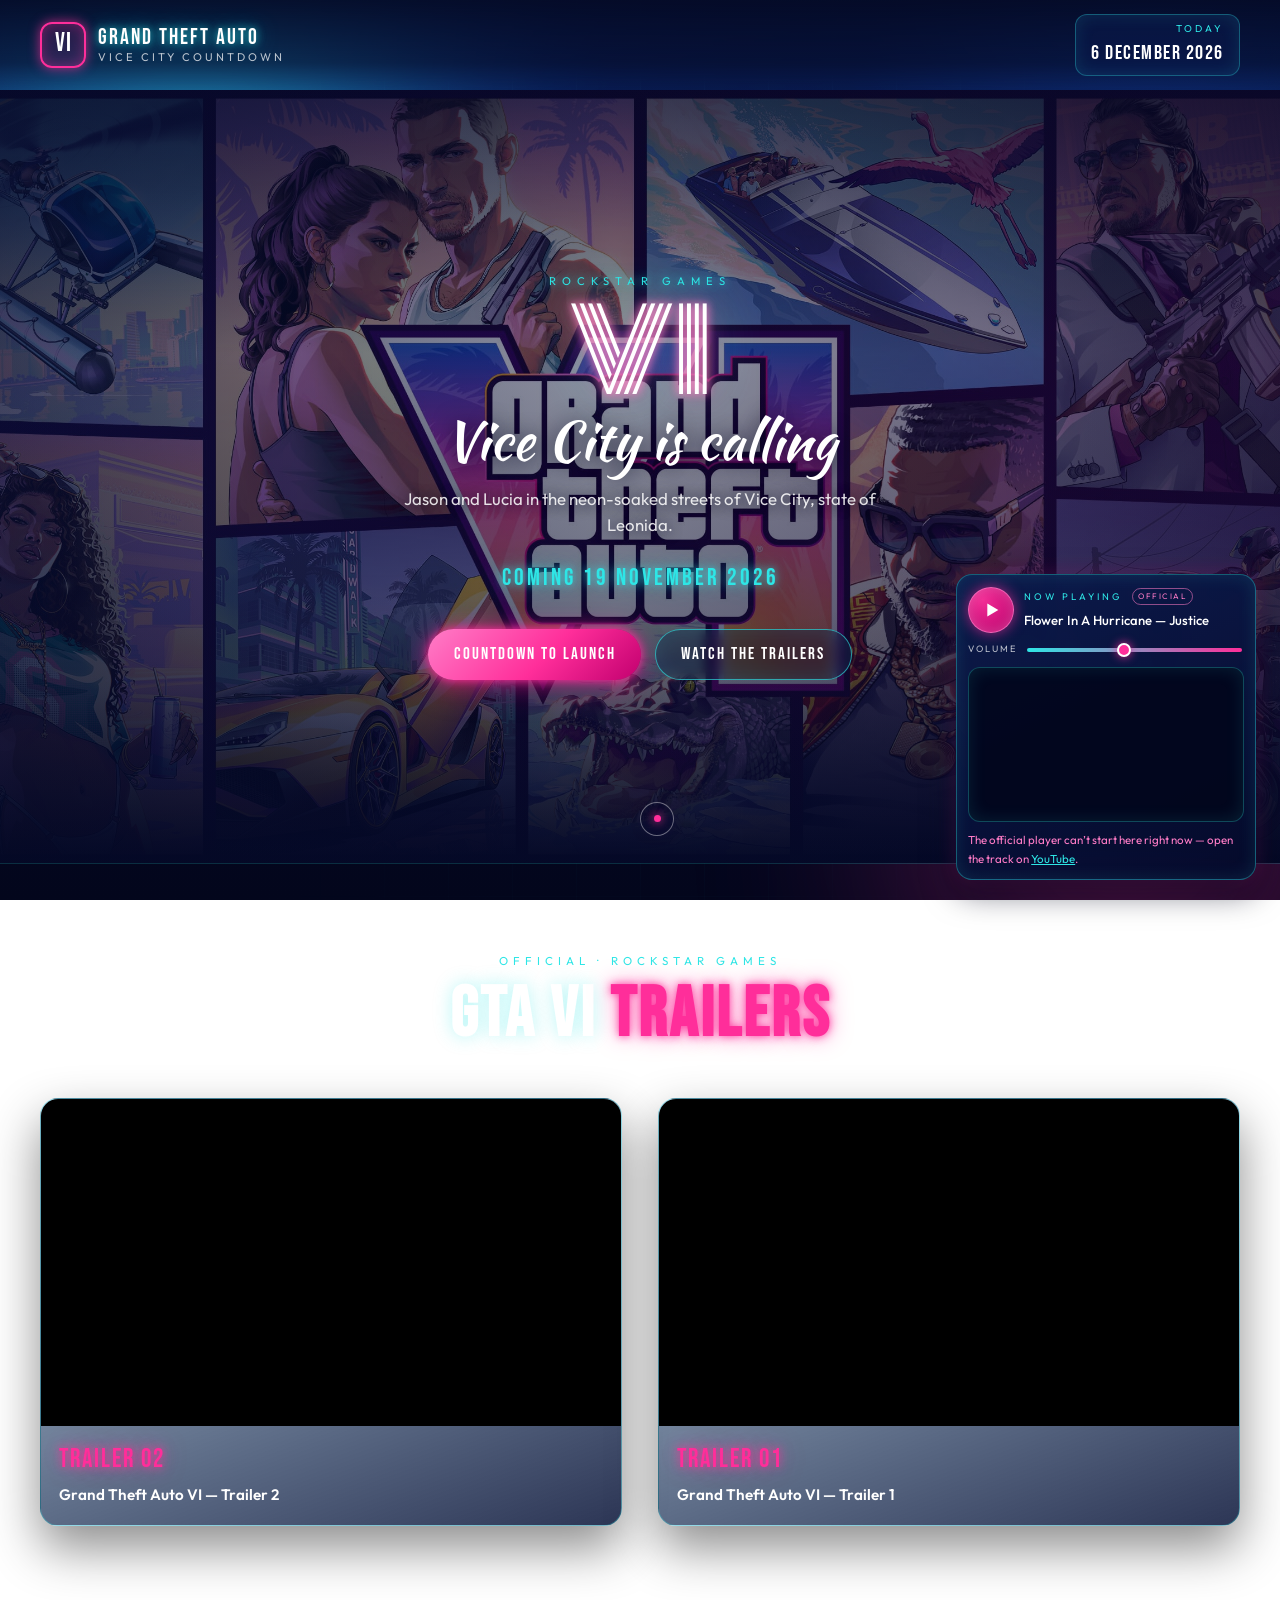
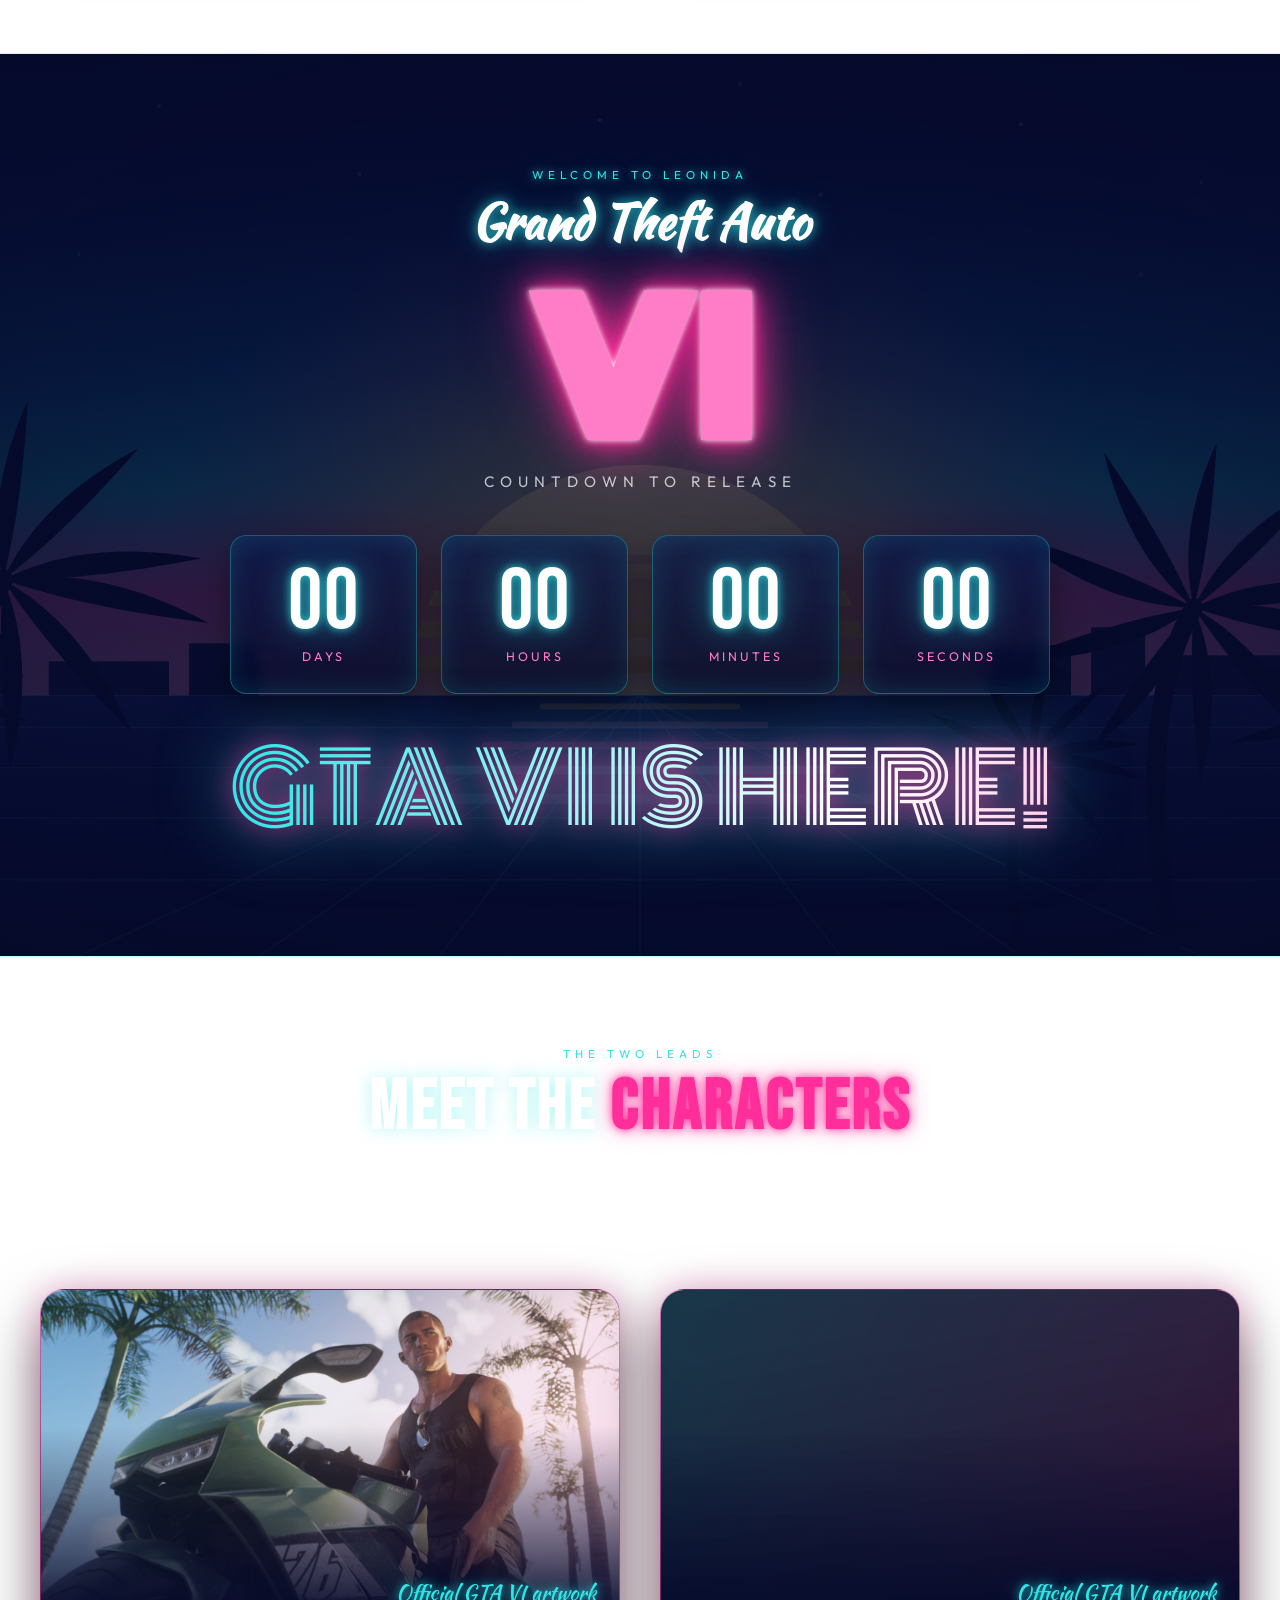
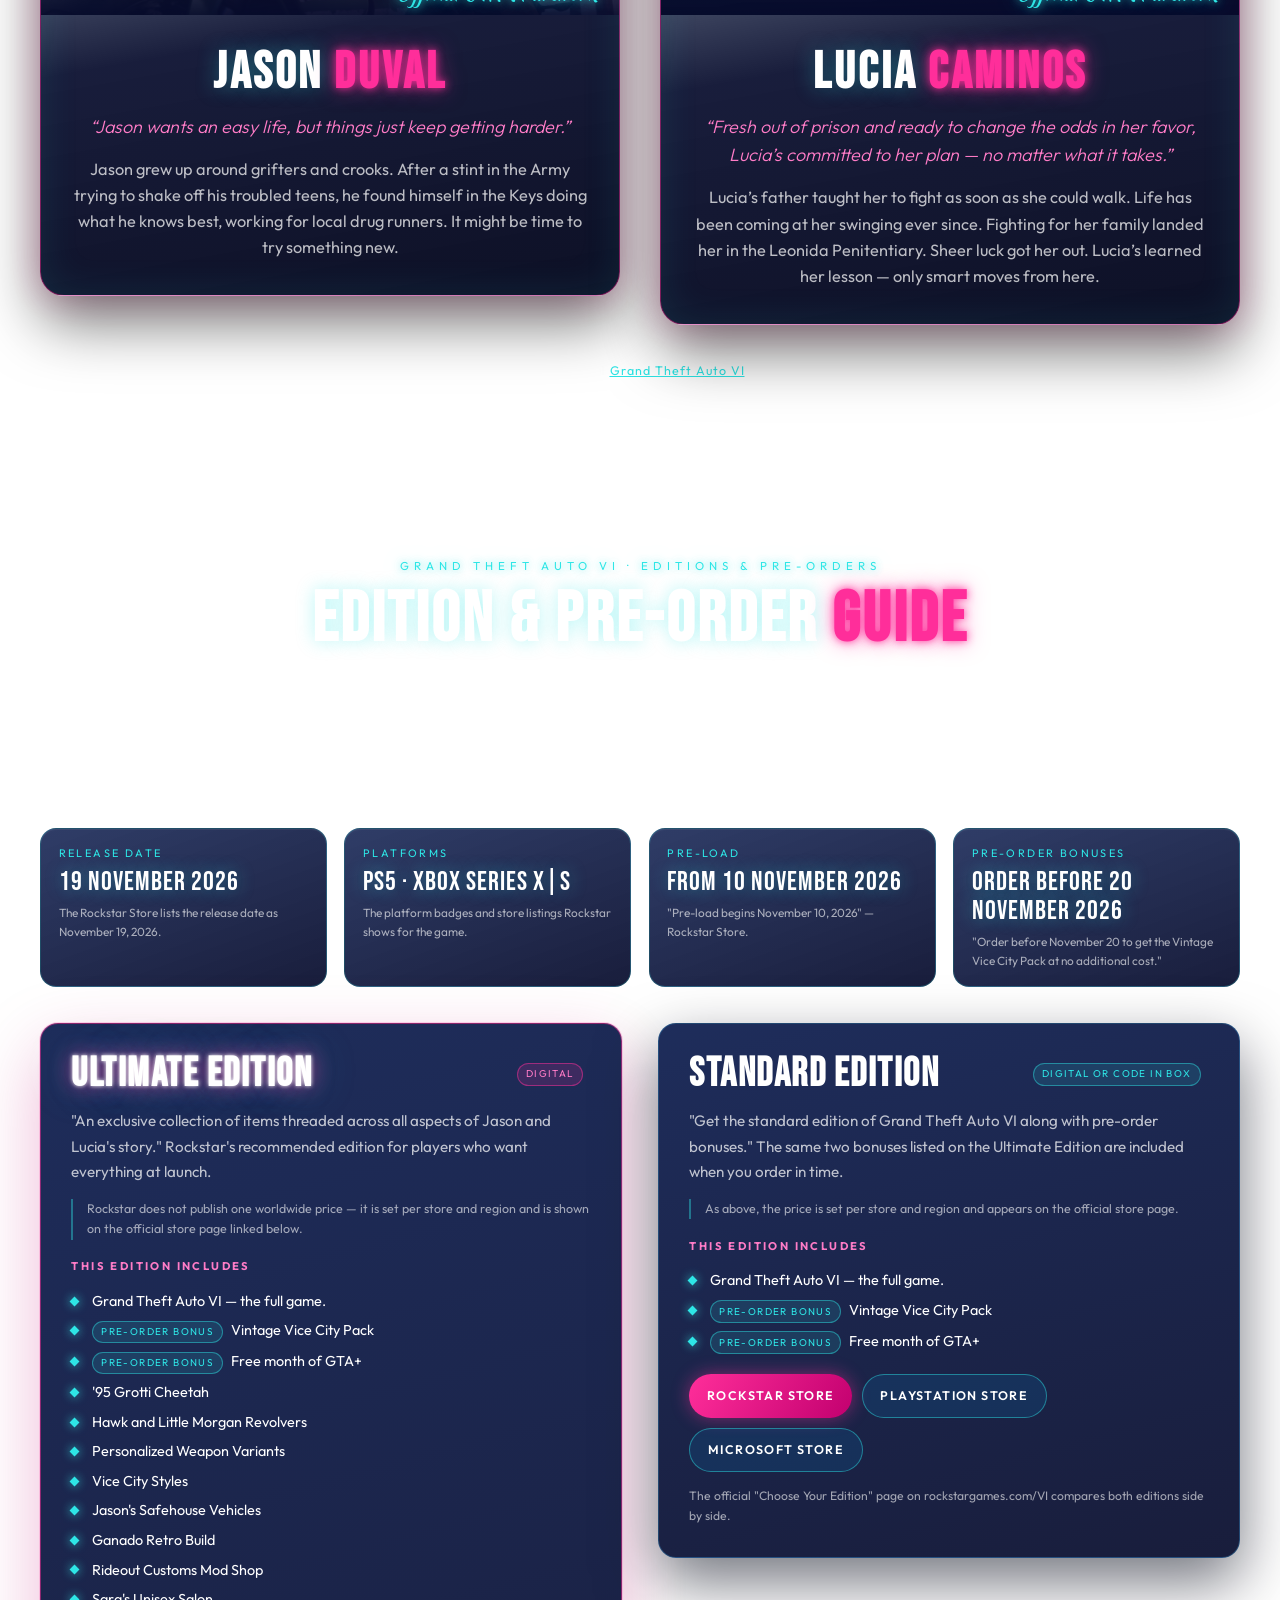
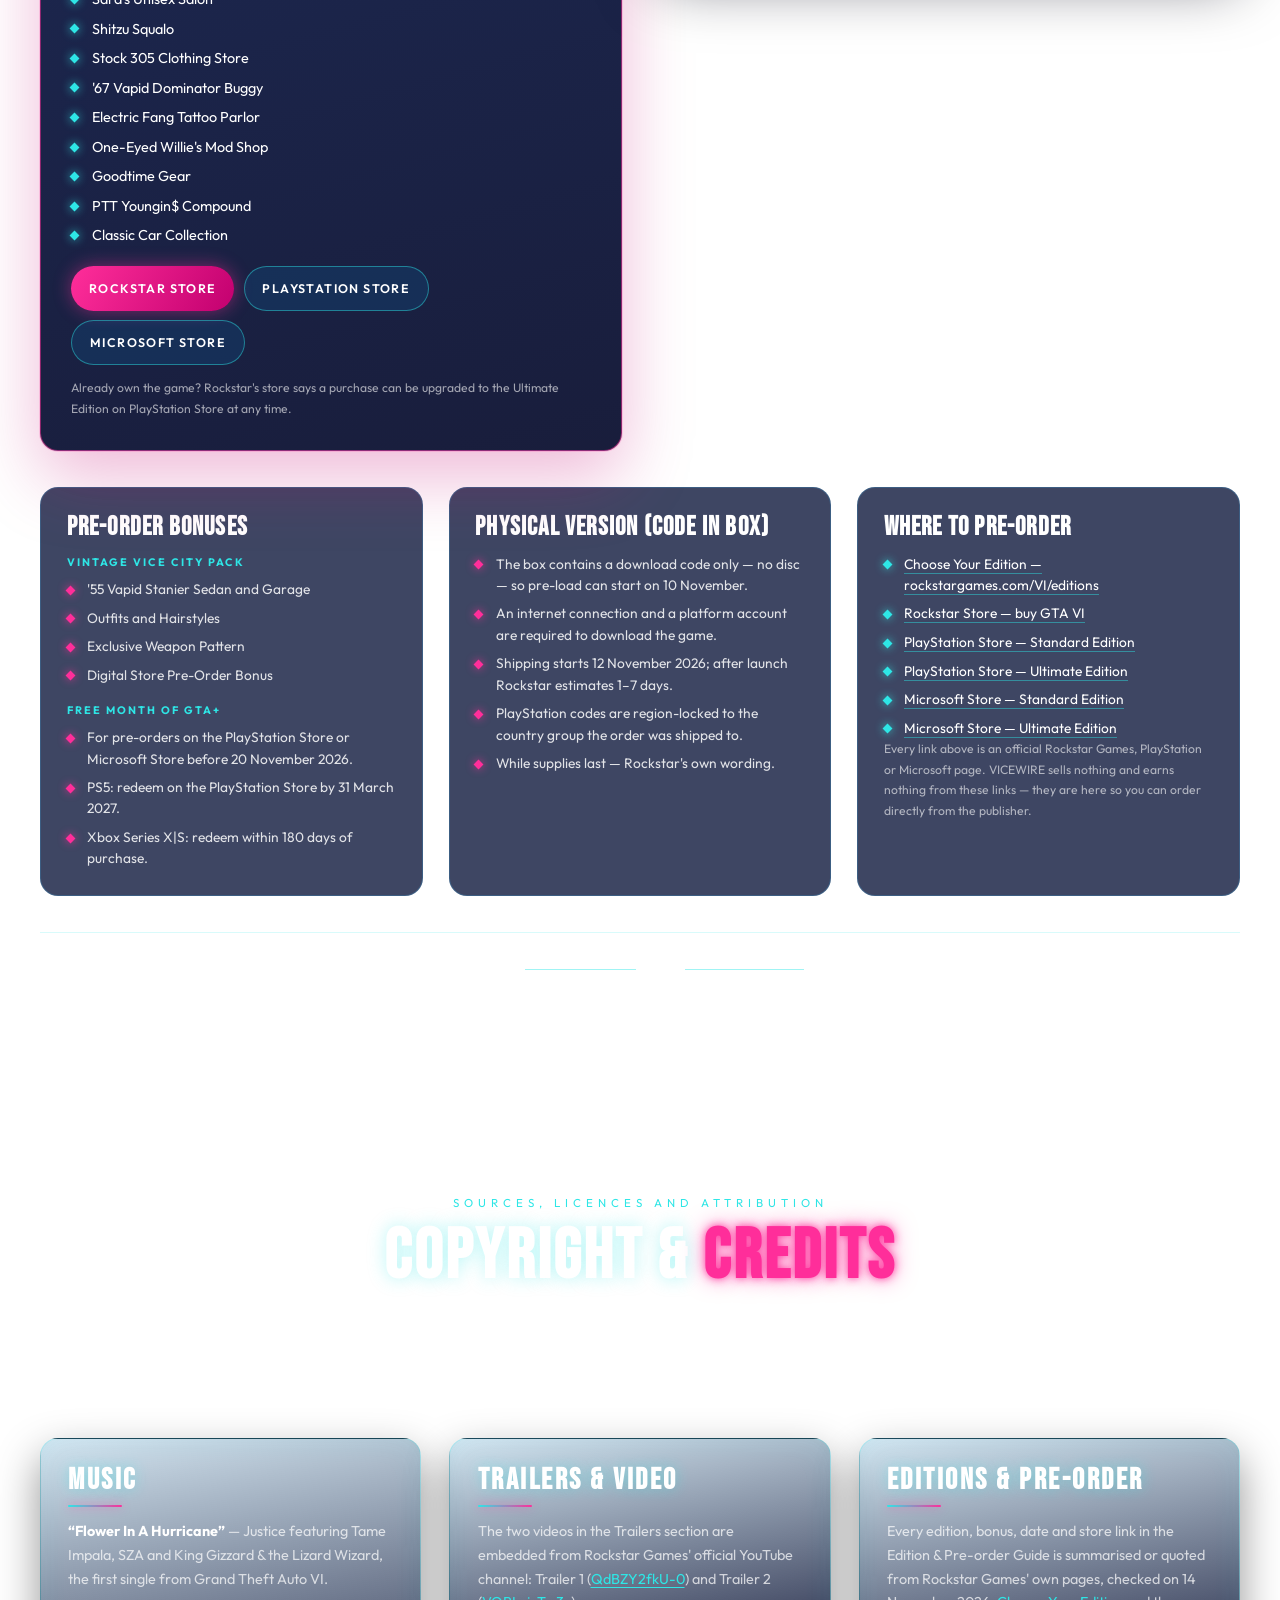
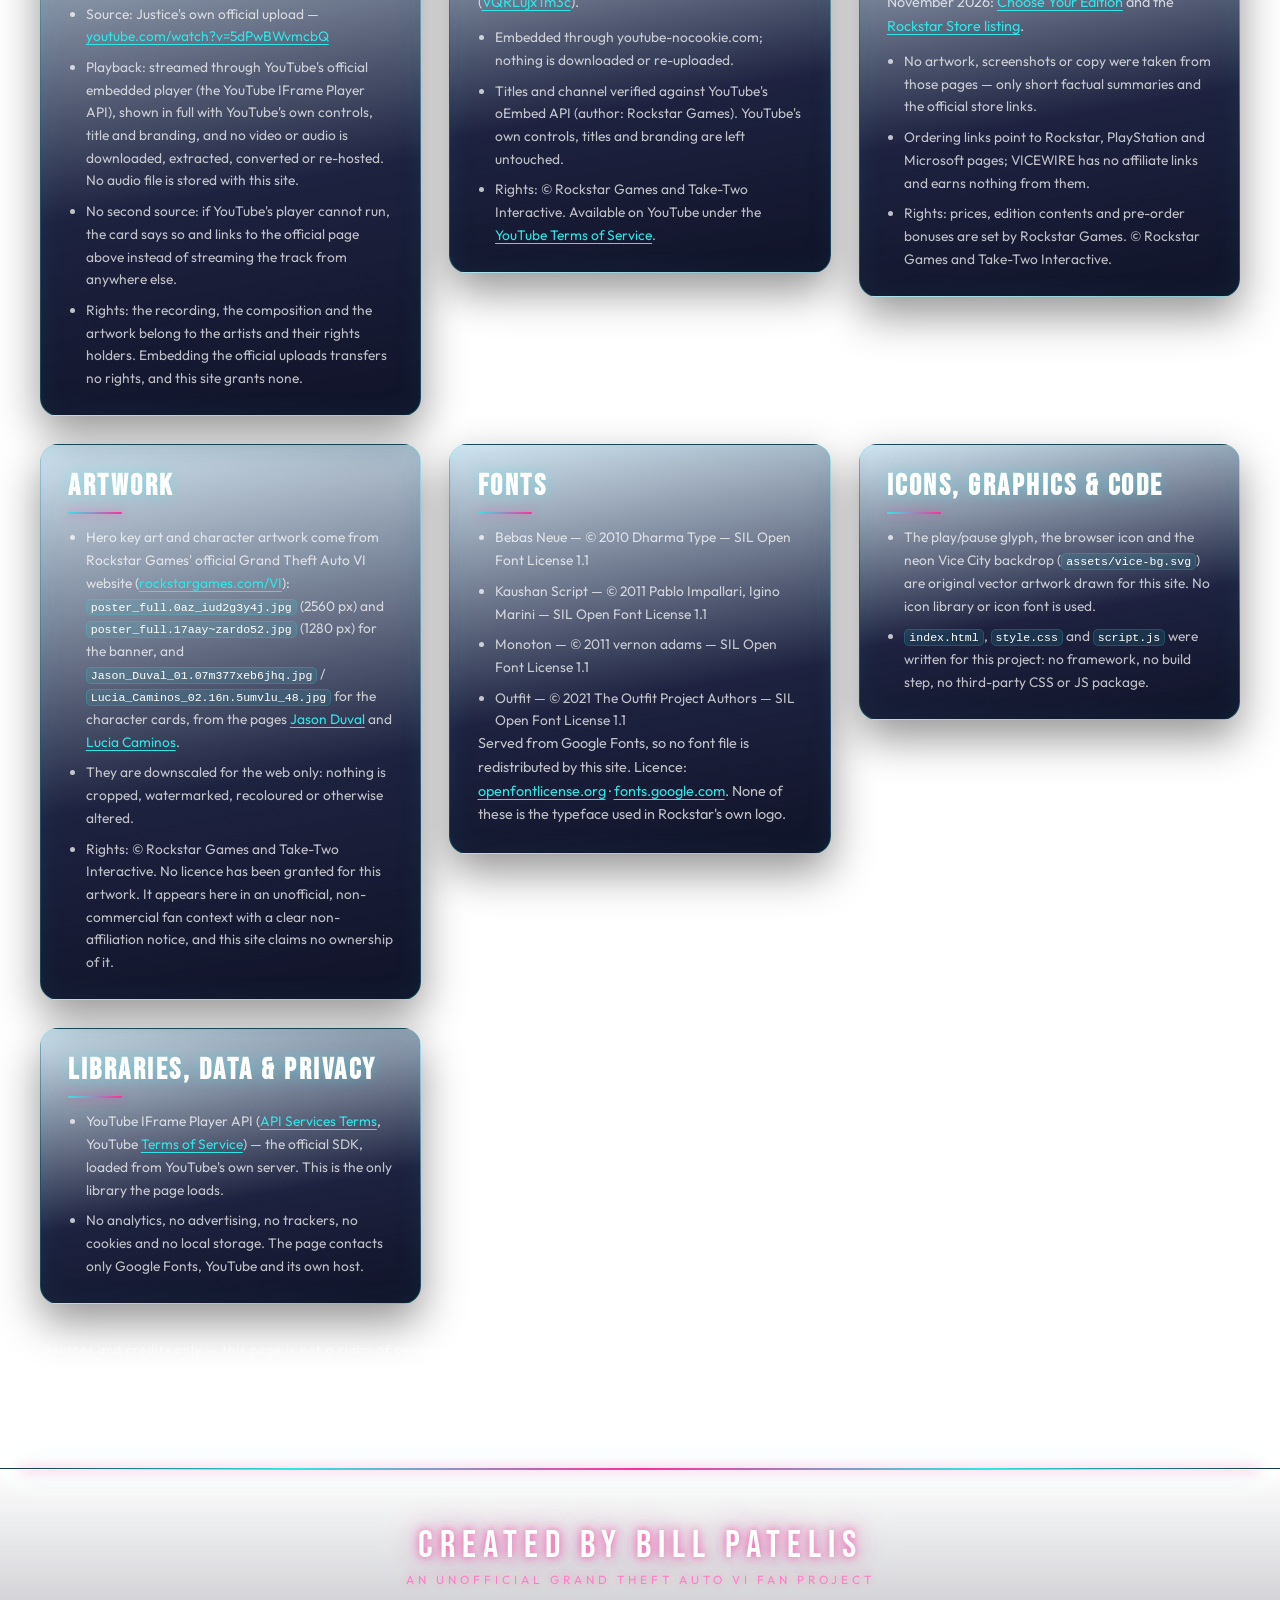
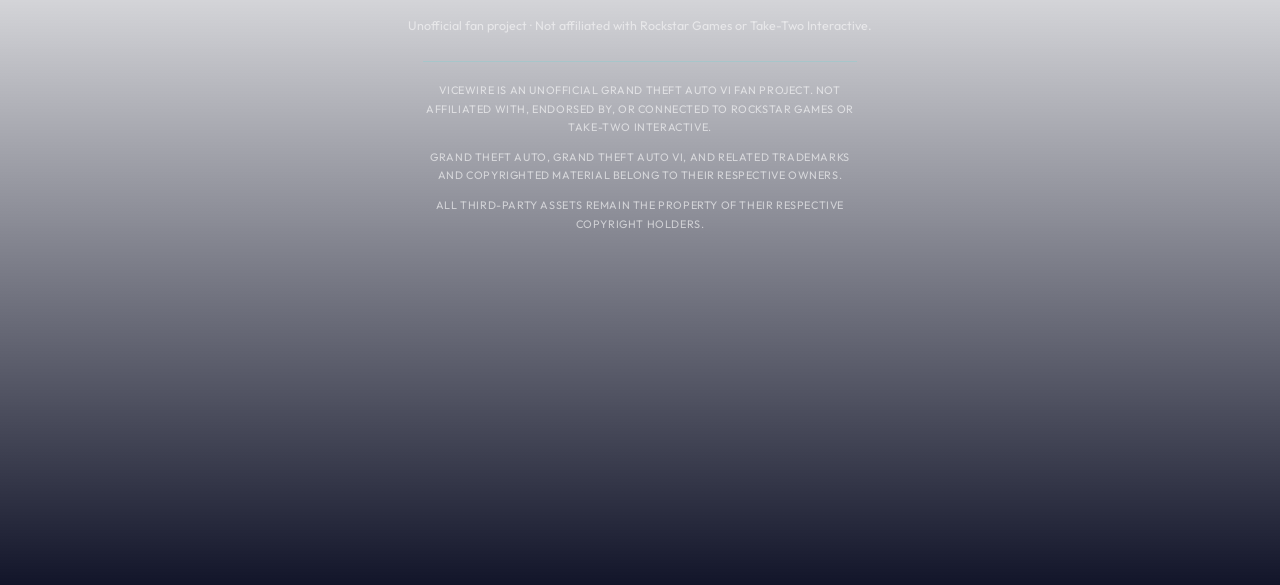
==== commit f88ec0f0: "Remove the pre-order FAQ from the edition guide Deletes the five-question "Pre-order questions, answ" ====
--- a/index.html
+++ b/index.html
@@ -382,51 +382,6 @@
         </article>
       </div>
 
-      <div class="guide-faq">
-        <h3 class="guide-faq__title">Pre-order questions, answered by Rockstar</h3>
-        <details class="faq" data-reveal>
-          <summary class="faq__q">What is a code-in-box?<span class="faq__icon" aria-hidden="true"></span></summary>
-          <p class="faq__a">
-            The physical version contains only a download code inside the box, to support pre-load
-            on 10 November. No disc is included, and an internet connection and a platform account
-            are needed to download the game.
-          </p>
-        </details>
-        <details class="faq" data-reveal>
-          <summary class="faq__q">When does a physical order ship?<span class="faq__icon" aria-hidden="true"></span></summary>
-          <p class="faq__a">
-            Shipping starts on 12 November 2026. After launch, physical orders are estimated to
-            ship within 1–7 days depending on the shipping option chosen. A shipping confirmation
-            email with tracking is sent when the order ships.
-          </p>
-        </details>
-        <details class="faq" data-reveal>
-          <summary class="faq__q">Can I cancel a pre-order on the Rockstar Store?<span class="faq__icon" aria-hidden="true"></span></summary>
-          <p class="faq__a">
-            Yes — Rockstar asks customers to contact its fulfilment partner Xsolla directly using
-            the cancel-pre-order form at help.xsolla.com/pre-orders/cancel-pre-order, with the
-            order number and the email address used to order.
-          </p>
-        </details>
-        <details class="faq" data-reveal>
-          <summary class="faq__q">Can I upgrade to the Ultimate Edition later?<span class="faq__icon" aria-hidden="true"></span></summary>
-          <p class="faq__a">
-            Rockstar's store says a purchase can be upgraded to the Ultimate Edition on the
-            PlayStation Store at any time. The Ultimate Edition bonuses are spread across Jason and
-            Lucia's story, with items uncovered behind each chapter.
-          </p>
-        </details>
-        <details class="faq" data-reveal>
-          <summary class="faq__q">How do I redeem the free month of GTA+?<span class="faq__icon" aria-hidden="true"></span></summary>
-          <p class="faq__a">
-            On PS5, sign in to the PlayStation Store with the account used to pre-order, open the
-            GTA+ page and choose "Join". On Xbox Series X|S, sign in to the Microsoft Store, open
-            Offers &amp; Credits and choose "Redeem" on the GTA+ offer. Both require the pre-order
-            to be placed before 20 November 2026.
-          </p>
-        </details>
-      </div>
-
       <p class="guide__source">
         Everything in this section is summarised or quoted from Rockstar Games' own pages —
         <a href="https://www.rockstargames.com/VI/editions" target="_blank" rel="noopener noreferrer">Choose Your Edition</a>
--- a/style.css
+++ b/style.css
@@ -994,73 +994,6 @@
 .guide__source a:hover,
 .guide__source a:focus-visible { color: var(--pink-soft); border-color: var(--pink); }
 
-.guide-faq { margin-top: clamp(1.5rem, 3.4vw, 2.5rem); }
-
-.guide-faq__title {
-  margin: 0 0 1rem;
-  font-family: var(--font-display);
-  font-size: clamp(1.5rem, 3vw, 2rem);
-  line-height: 1;
-  letter-spacing: 1.4px;
-  color: var(--white);
-}
-
-.faq {
-  margin-bottom: 0.6rem;
-  border-radius: 14px;
-  background: rgba(5, 10, 43, 0.72);
-  border: 1px solid rgba(46, 230, 230, 0.22);
-  transition: border-color 0.3s ease, box-shadow 0.3s ease,
-              opacity 0.8s ease, transform 0.6s cubic-bezier(0.22, 1, 0.36, 1);
-}
-
-.faq[open] { border-color: rgba(255, 46, 154, 0.42); box-shadow: 0 0 24px rgba(255, 46, 154, 0.16); }
-
-.faq__q {
-  display: flex;
-  align-items: center;
-  justify-content: space-between;
-  gap: 1rem;
-  padding: 0.95rem 1.15rem;
-  cursor: pointer;
-  list-style: none;
-  font-size: 0.95rem;
-  font-weight: 600;
-  color: var(--white);
-  transition: color 0.25s ease;
-}
-
-.faq__q::-webkit-details-marker { display: none; }
-.faq__q:hover { color: var(--pink-soft); }
-.faq__q:focus-visible { outline: 2px solid var(--turquoise); outline-offset: -2px; }
-
-.faq__icon { position: relative; flex: 0 0 auto; width: 14px; height: 14px; }
-
-.faq__icon::before,
-.faq__icon::after {
-  content: "";
-  position: absolute;
-  left: 50%;
-  top: 50%;
-  width: 12px;
-  height: 2px;
-  background: var(--turquoise);
-  box-shadow: 0 0 8px rgba(46, 230, 230, 0.8);
-  transform: translate(-50%, -50%);
-  transition: transform 0.25s ease;
-}
-
-.faq__icon::after { transform: translate(-50%, -50%) rotate(90deg); }
-.faq[open] .faq__icon::after { transform: translate(-50%, -50%) rotate(0deg); }
-
-.faq__a {
-  margin: 0;
-  padding: 0 1.15rem 1.1rem;
-  font-size: 0.88rem;
-  line-height: 1.75;
-  color: var(--muted);
-}
-
 .guide__note {
   margin: 0;
   font-size: 0.76rem;
@@ -1080,13 +1013,11 @@
 /* Reveal animation — same behaviour as the rest of the page. */
 html.js .fact[data-reveal],
 html.js .ed-card[data-reveal],
-html.js .g-panel[data-reveal],
-html.js .faq[data-reveal] { opacity: 0; transform: translateY(34px); }
+html.js .g-panel[data-reveal] { opacity: 0; transform: translateY(34px); }
 
 html.js .fact[data-reveal].is-revealed,
 html.js .ed-card[data-reveal].is-revealed,
-html.js .g-panel[data-reveal].is-revealed,
-html.js .faq[data-reveal].is-revealed { opacity: 1; transform: none; }
+html.js .g-panel[data-reveal].is-revealed { opacity: 1; transform: none; }
 
 /* 11) Footer ------------------------------------------------------------- */
 .site-footer {
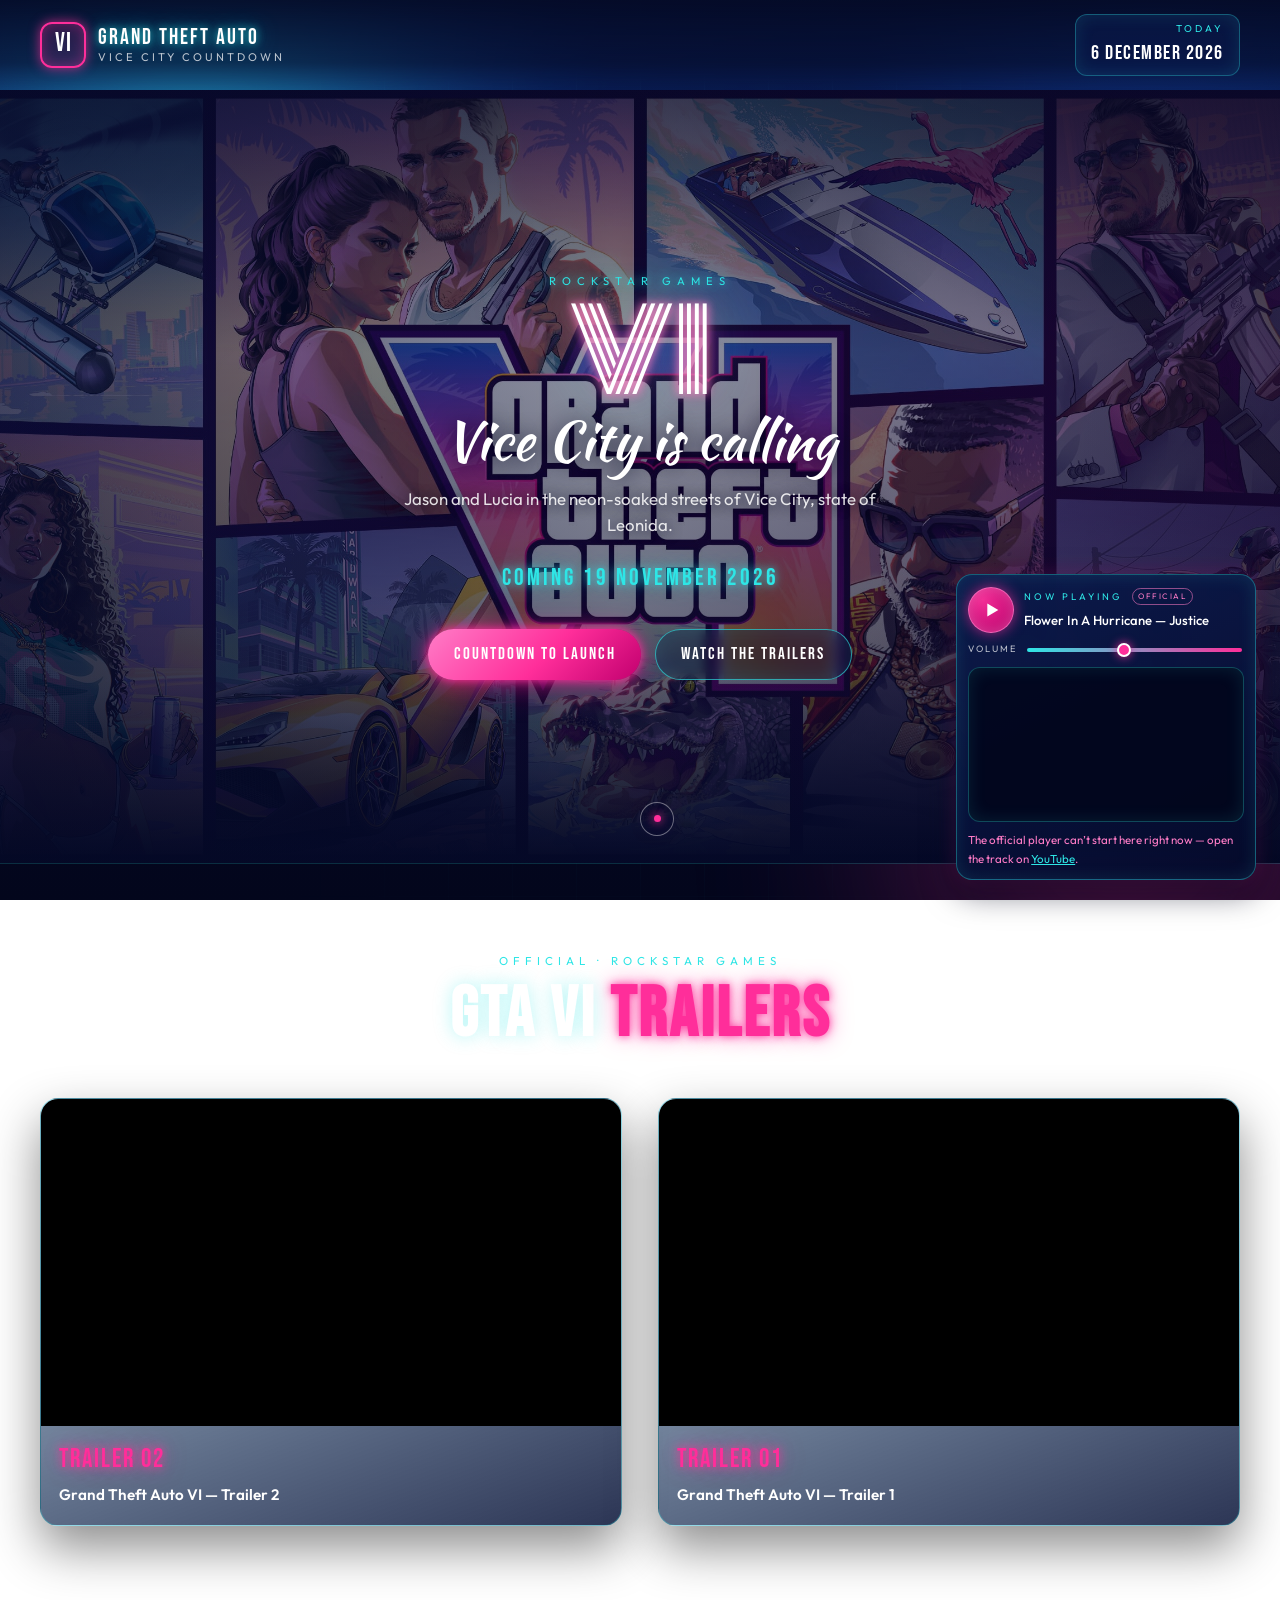
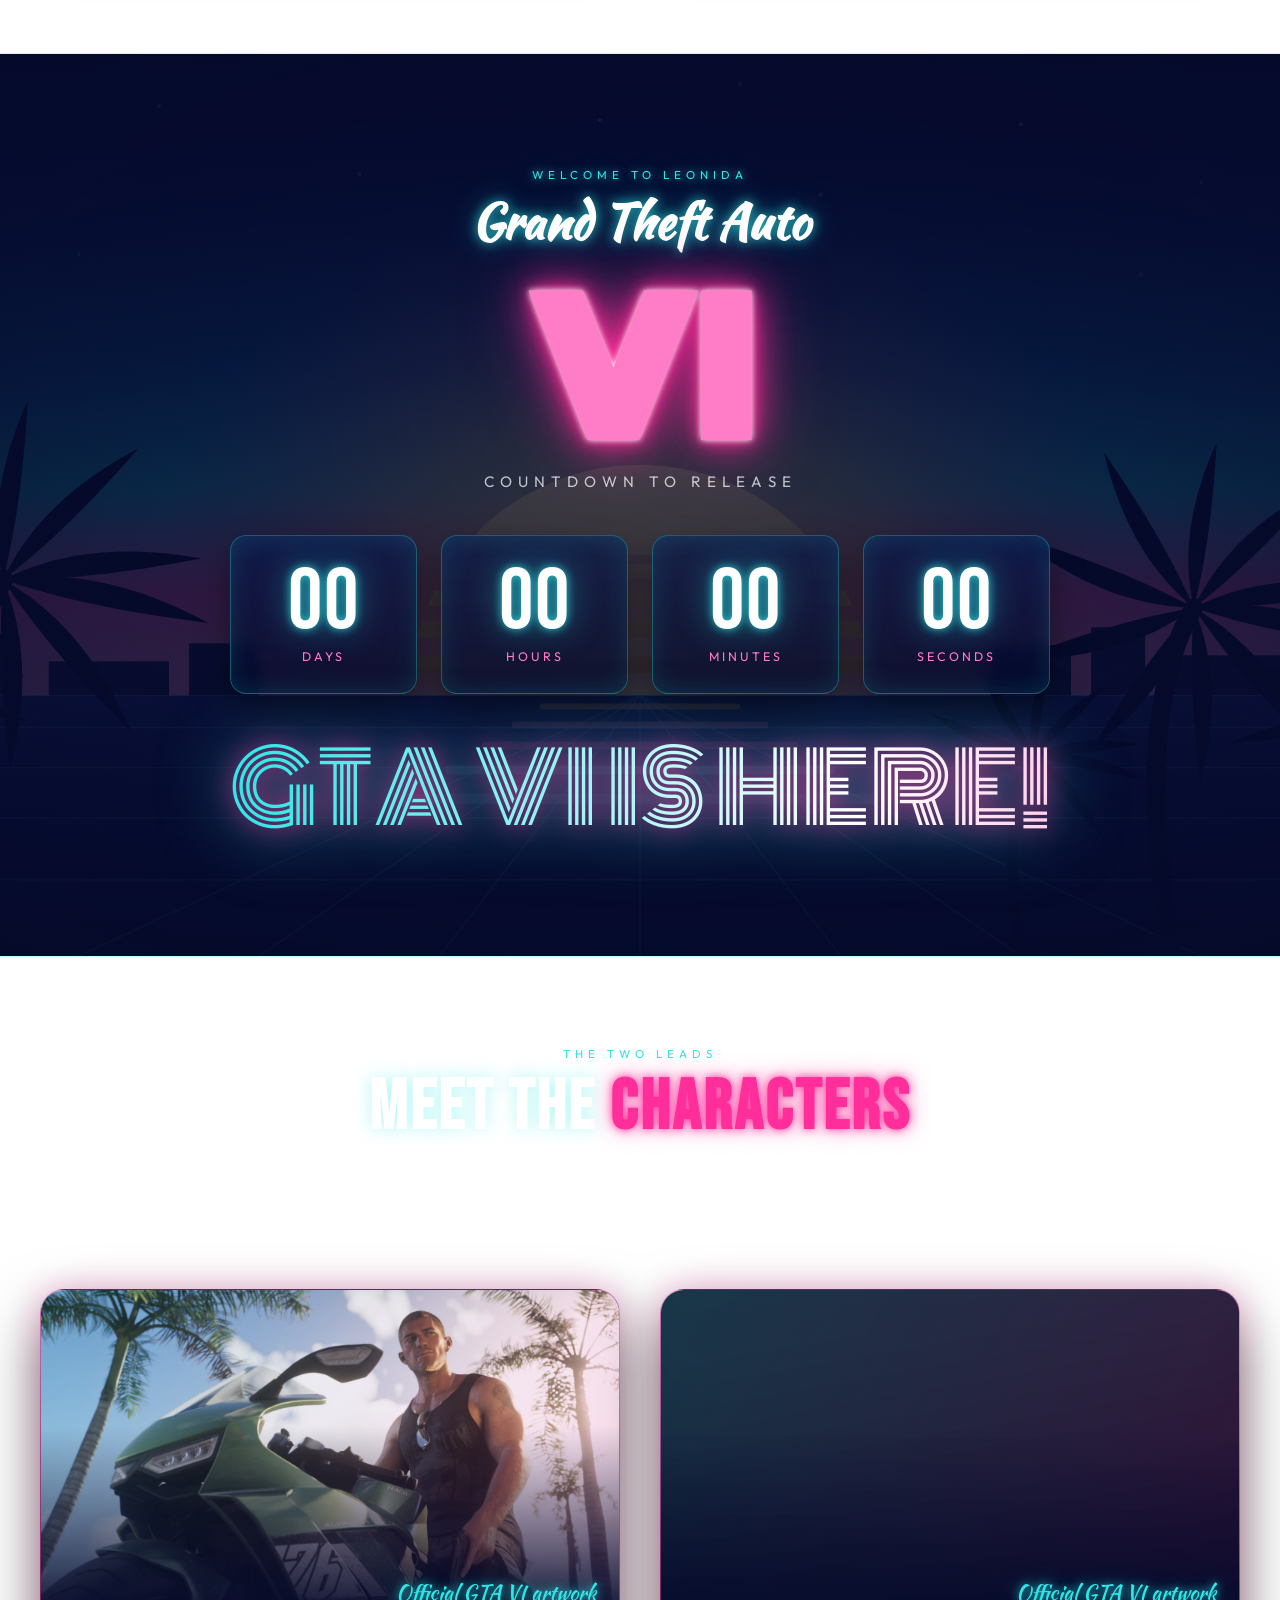
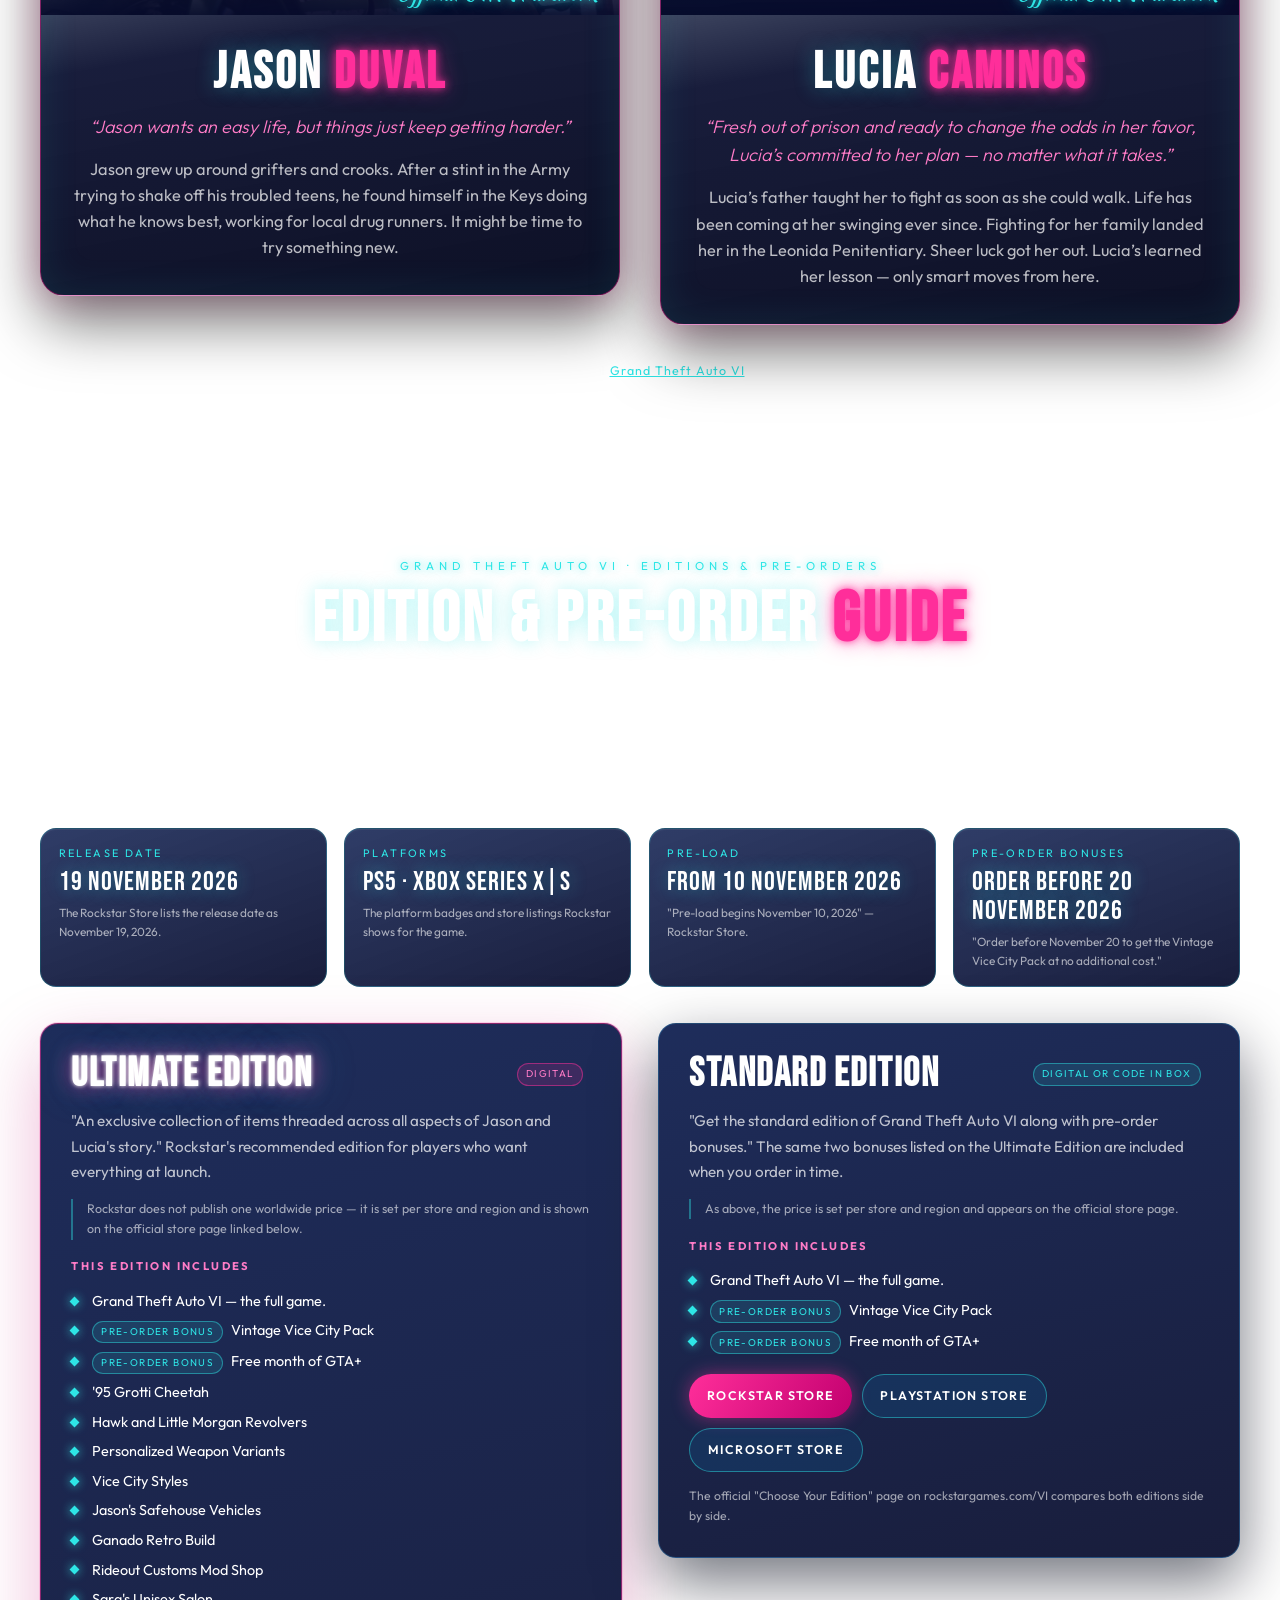
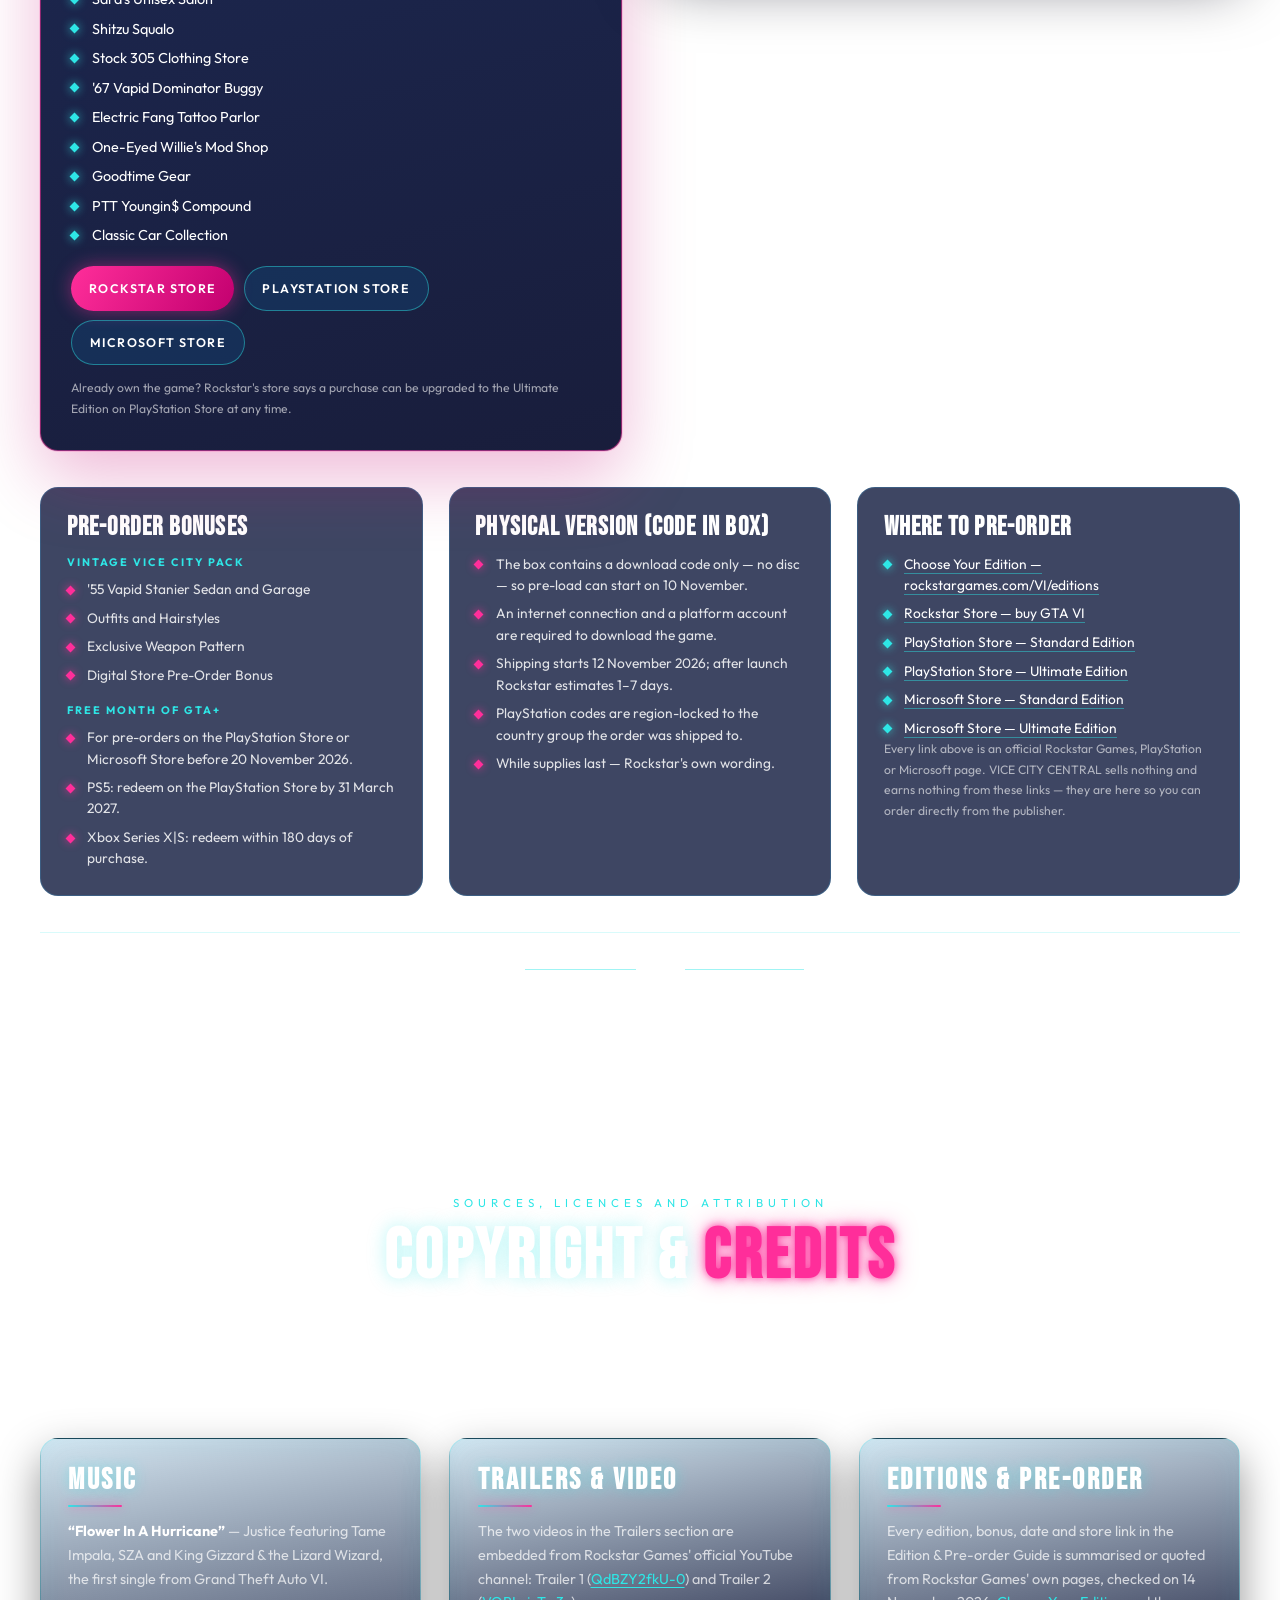
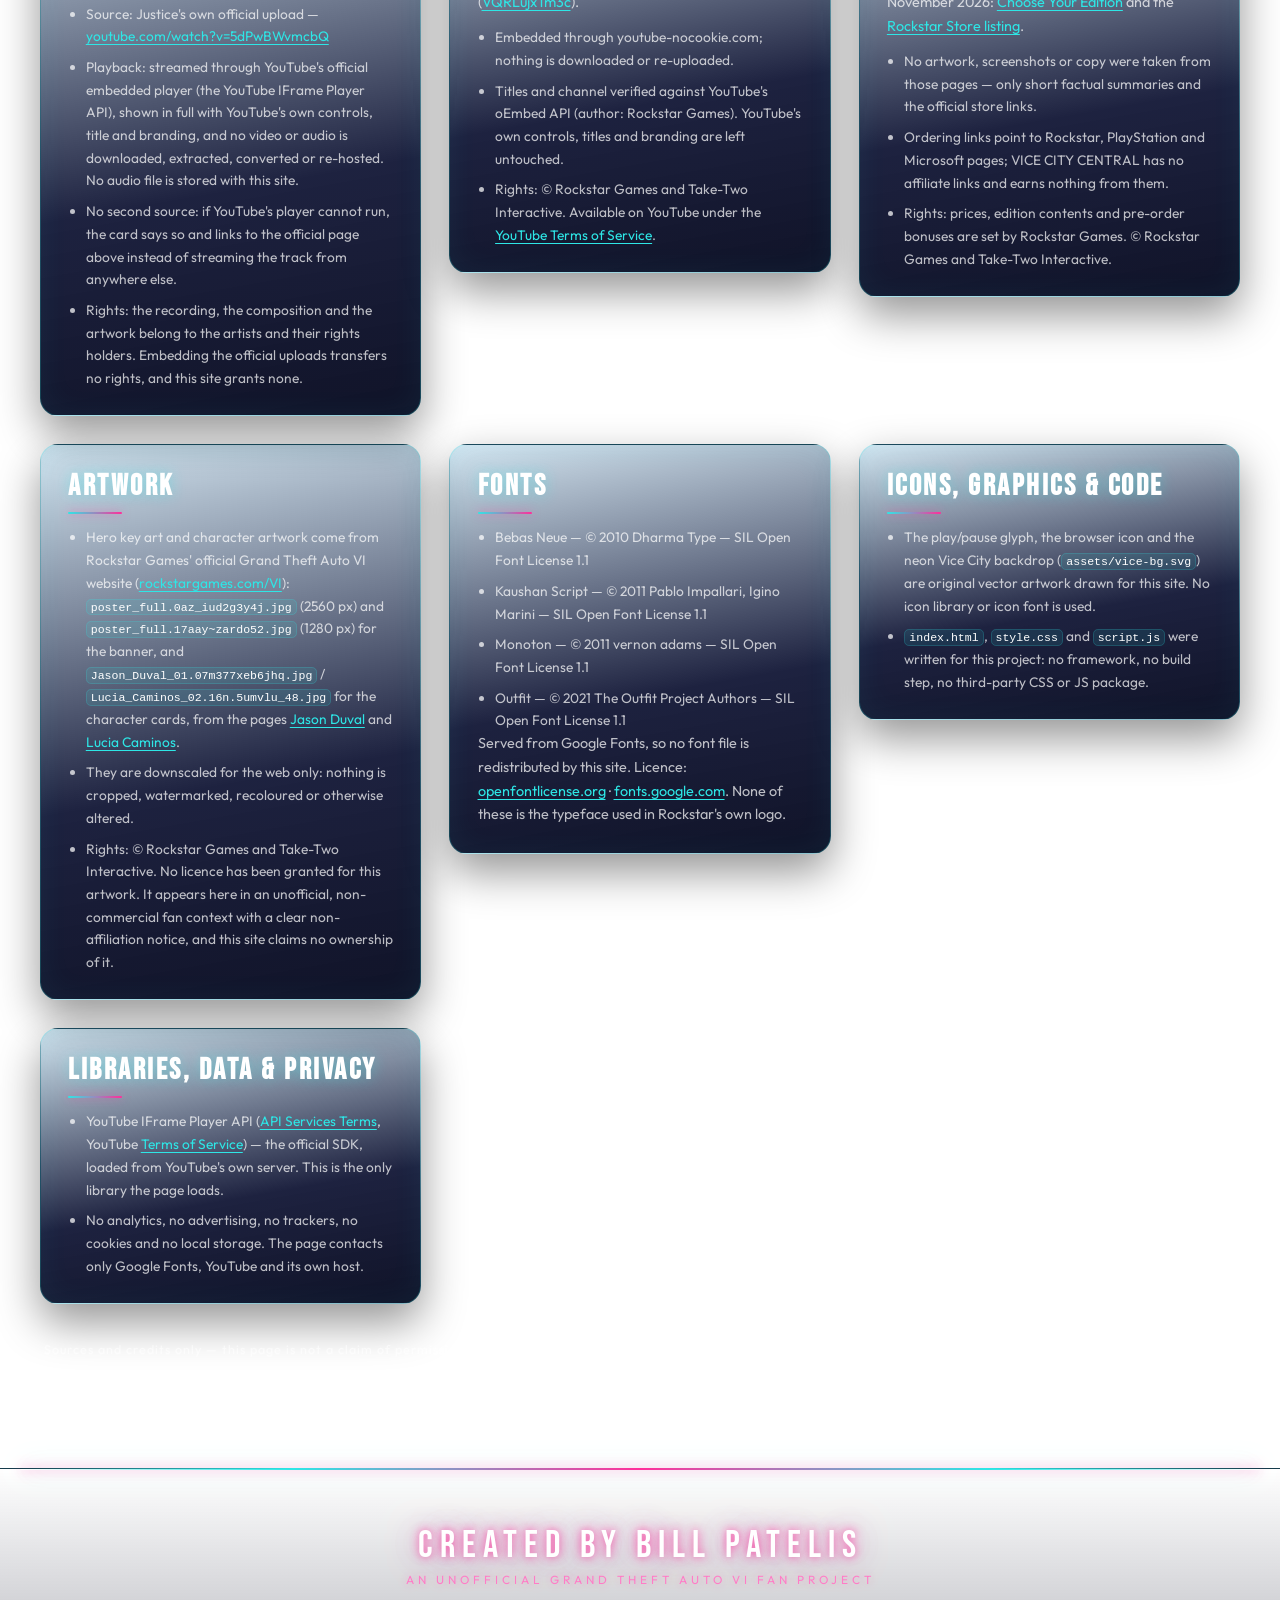
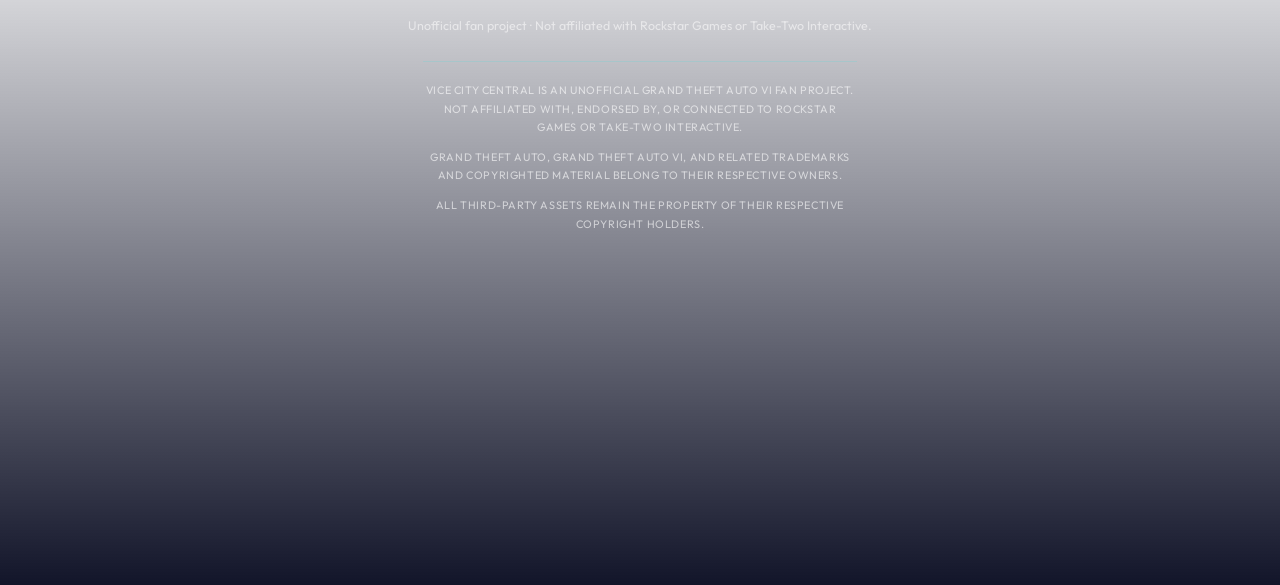
==== commit 8143f611: "Rename the site to VICE CITY CENTRAL Every visible reference to the old site name now reads VICE CIT" ====
--- a/index.html
+++ b/index.html
@@ -375,7 +375,7 @@
             <li><a href="https://www.xbox.com/games/store/grand-theft-auto-vi-ultimate-edition/9NNZSNHLR63L/0017/9W0CVZDS9RZF" target="_blank" rel="noopener noreferrer">Microsoft Store — Ultimate Edition</a></li>
           </ul>
           <p class="guide__note">
-            Every link above is an official Rockstar Games, PlayStation or Microsoft page. VICEWIRE
+            Every link above is an official Rockstar Games, PlayStation or Microsoft page. VICE CITY CENTRAL
             sells nothing and earns nothing from these links — they are here so you can order
             directly from the publisher.
           </p>
@@ -388,7 +388,7 @@
         and the
         <a href="https://store.rockstargames.com/game/buy-gta-vi" target="_blank" rel="noopener noreferrer">Rockstar Store listing</a>
         — checked on 14 November 2026. Prices, contents and dates are set by Rockstar and can
-        change; always confirm them on the official store before ordering. VICEWIRE is an
+        change; always confirm them on the official store before ordering. VICE CITY CENTRAL is an
         unofficial Grand Theft Auto VI fan project, not affiliated with Rockstar Games or
         Take-Two Interactive, and claims no ownership of any Rockstar material.
       </p>
@@ -403,7 +403,7 @@
         <h2 class="section__title" id="creditsTitle">COPYRIGHT &amp; <span class="accent">CREDITS</span></h2>
         <p class="section__lead">
           Where each asset on this page comes from, who owns it and which licence applies.
-          VICEWIRE claims no ownership of any third-party material.
+          VICE CITY CENTRAL claims no ownership of any third-party material.
         </p>
       </div>
 
@@ -471,7 +471,7 @@
           </p>
           <ul class="credit-card__list">
             <li>No artwork, screenshots or copy were taken from those pages — only short factual summaries and the official store links.</li>
-            <li>Ordering links point to Rockstar, PlayStation and Microsoft pages; VICEWIRE has no affiliate links and earns nothing from them.</li>
+            <li>Ordering links point to Rockstar, PlayStation and Microsoft pages; VICE CITY CENTRAL has no affiliate links and earns nothing from them.</li>
             <li>
               Rights: prices, edition contents and pre-order bonuses are set by Rockstar Games.
               &copy; Rockstar Games and Take-Two Interactive.
@@ -563,7 +563,7 @@
       <p class="cast__note">
         Sources and credits only — this page is not a claim of permission. Where a licence has not
         been granted, attribution does not replace it, and no third-party material here is presented
-        as the property of VICEWIRE.
+        as the property of VICE CITY CENTRAL.
       </p>
     </section>
   </main>
@@ -577,7 +577,7 @@
 
     <div class="site-footer__legal">
       <p>
-        VICEWIRE IS AN UNOFFICIAL GRAND THEFT AUTO VI FAN PROJECT. NOT AFFILIATED WITH, ENDORSED BY,
+        VICE CITY CENTRAL IS AN UNOFFICIAL GRAND THEFT AUTO VI FAN PROJECT. NOT AFFILIATED WITH, ENDORSED BY,
         OR CONNECTED TO ROCKSTAR GAMES OR TAKE-TWO INTERACTIVE.
       </p>
       <p>
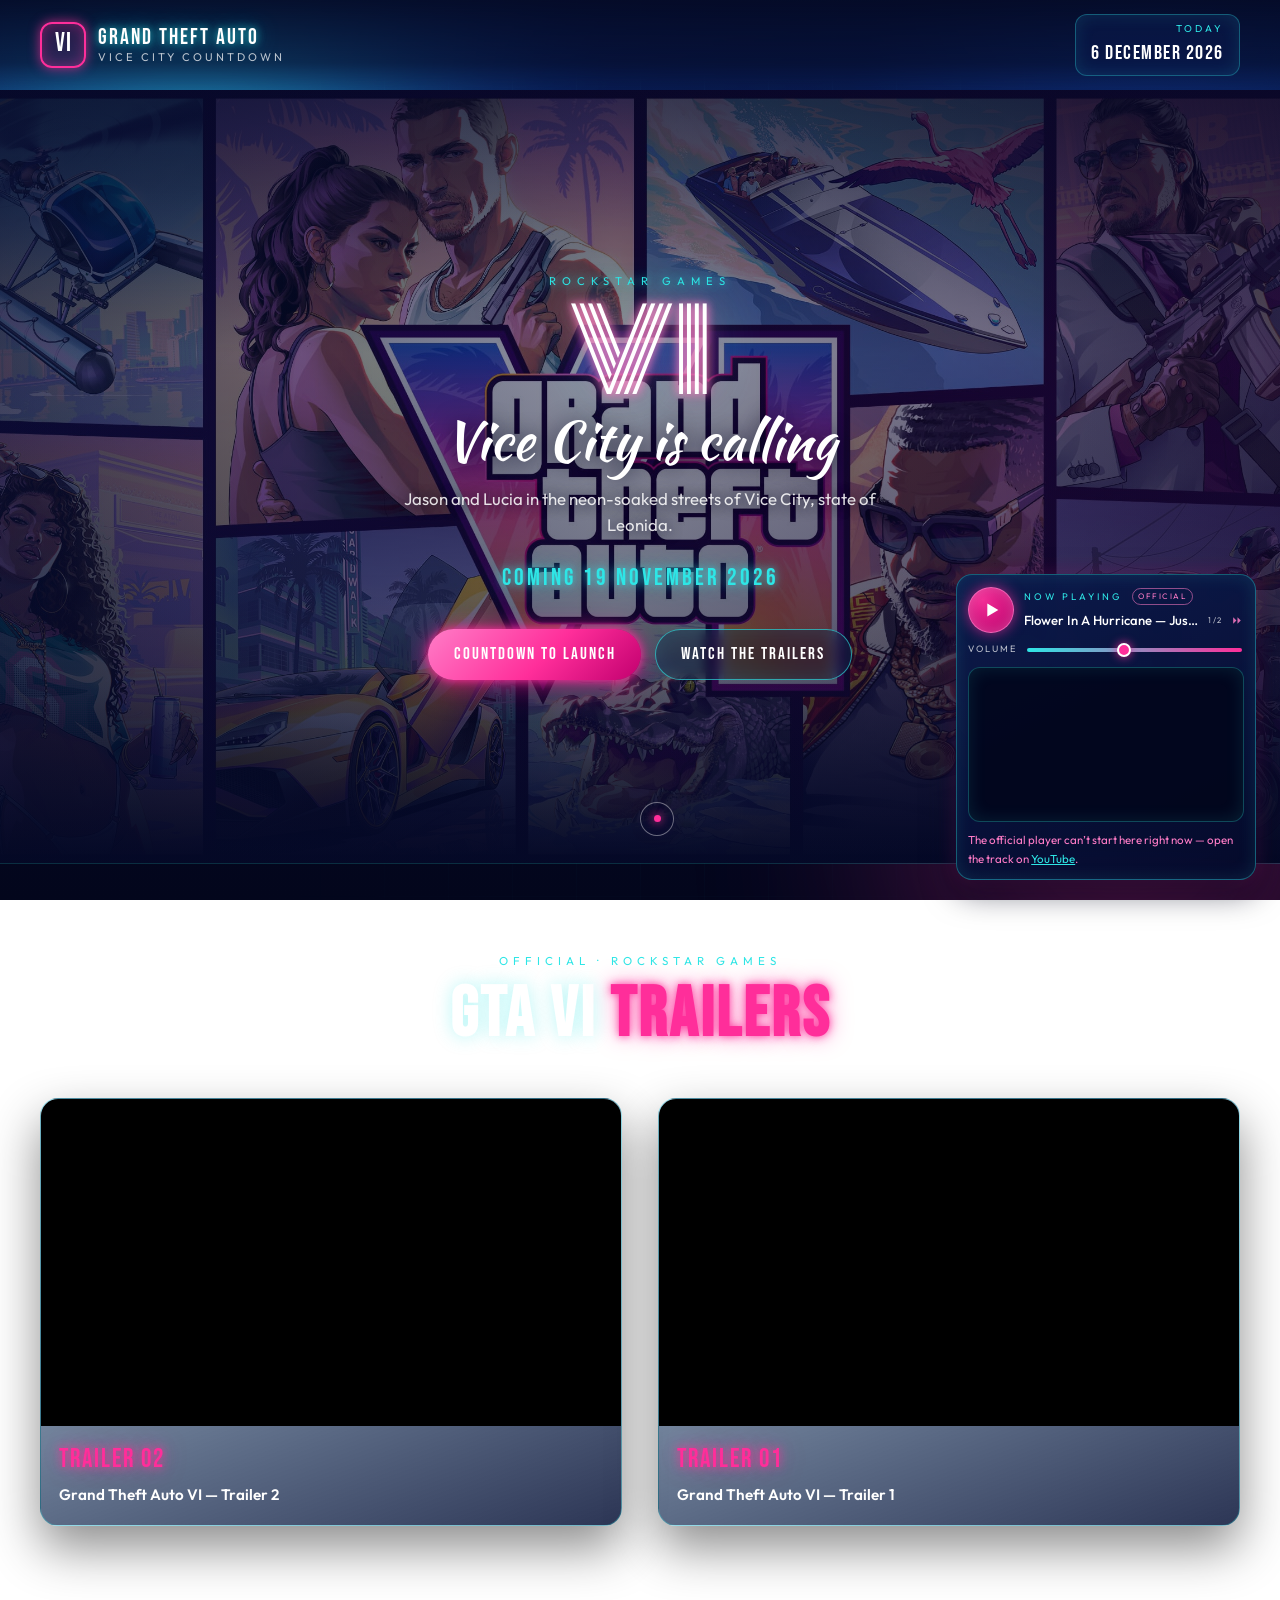
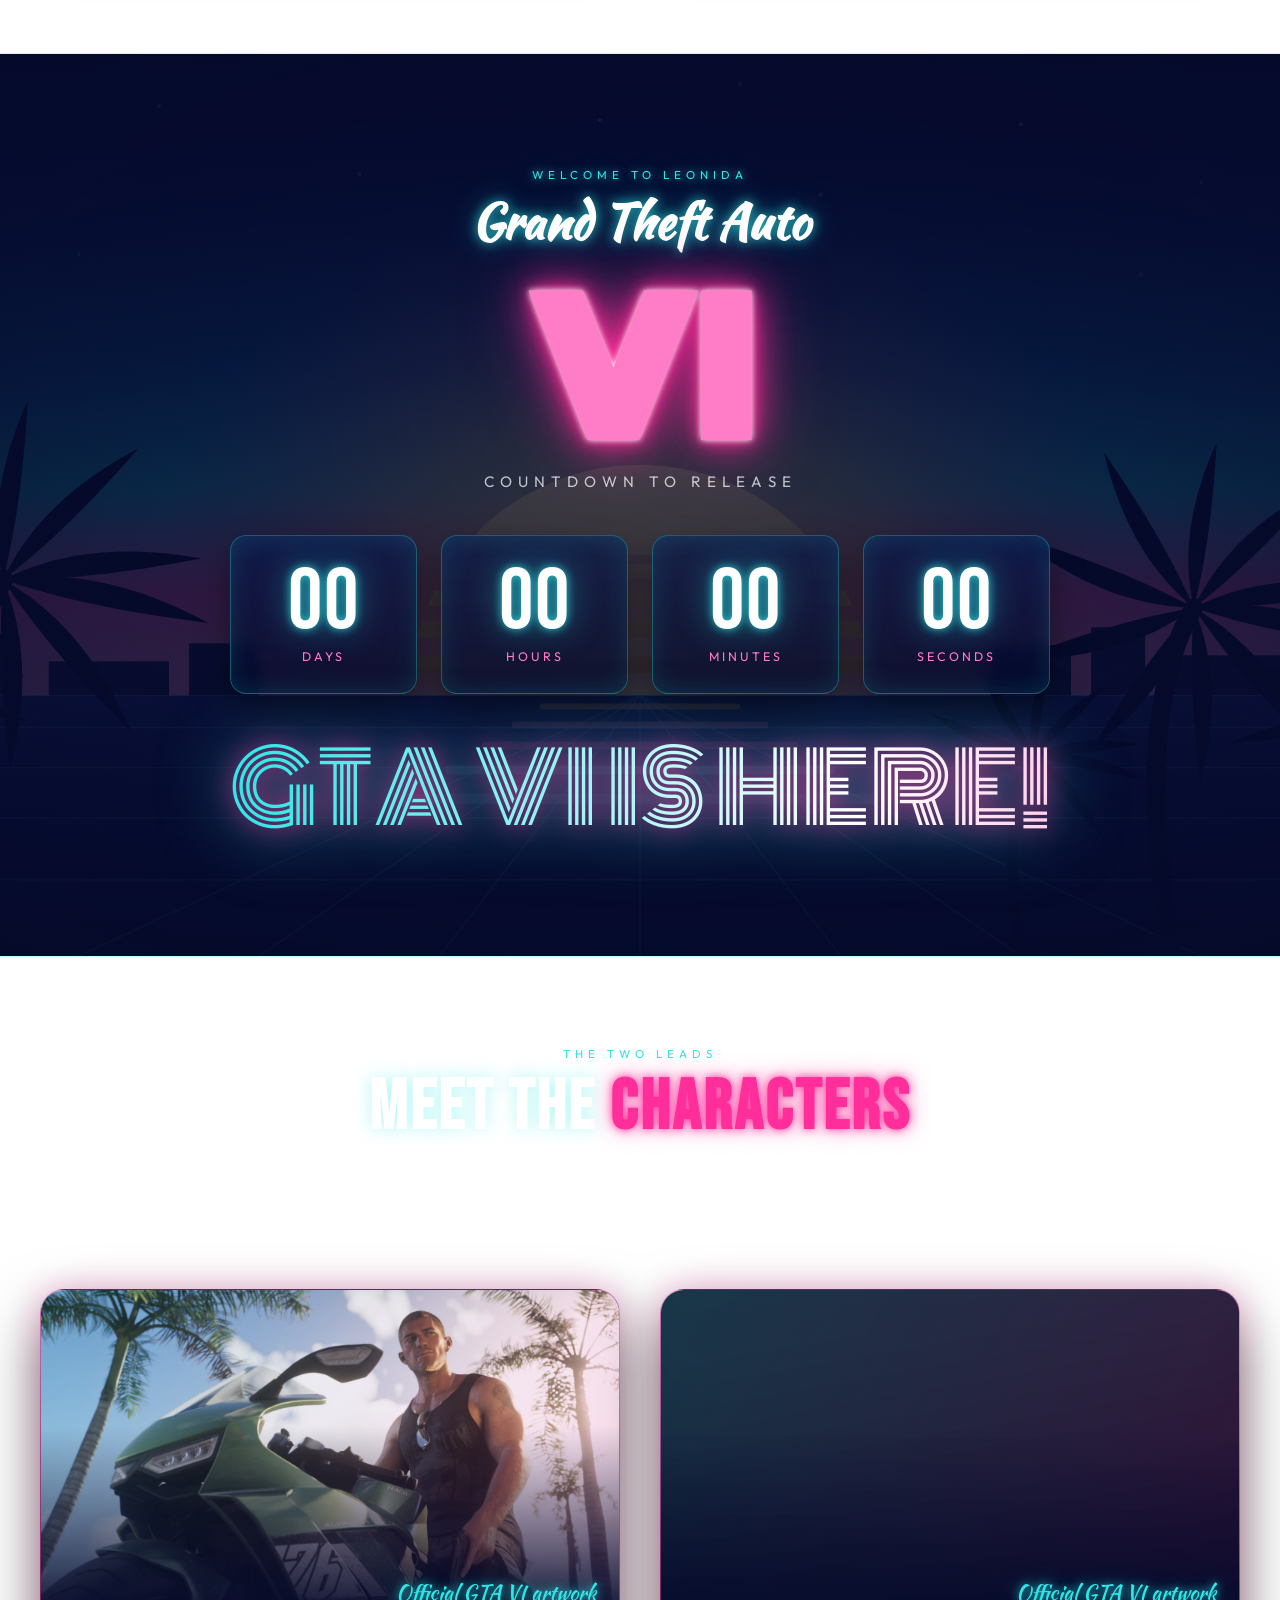
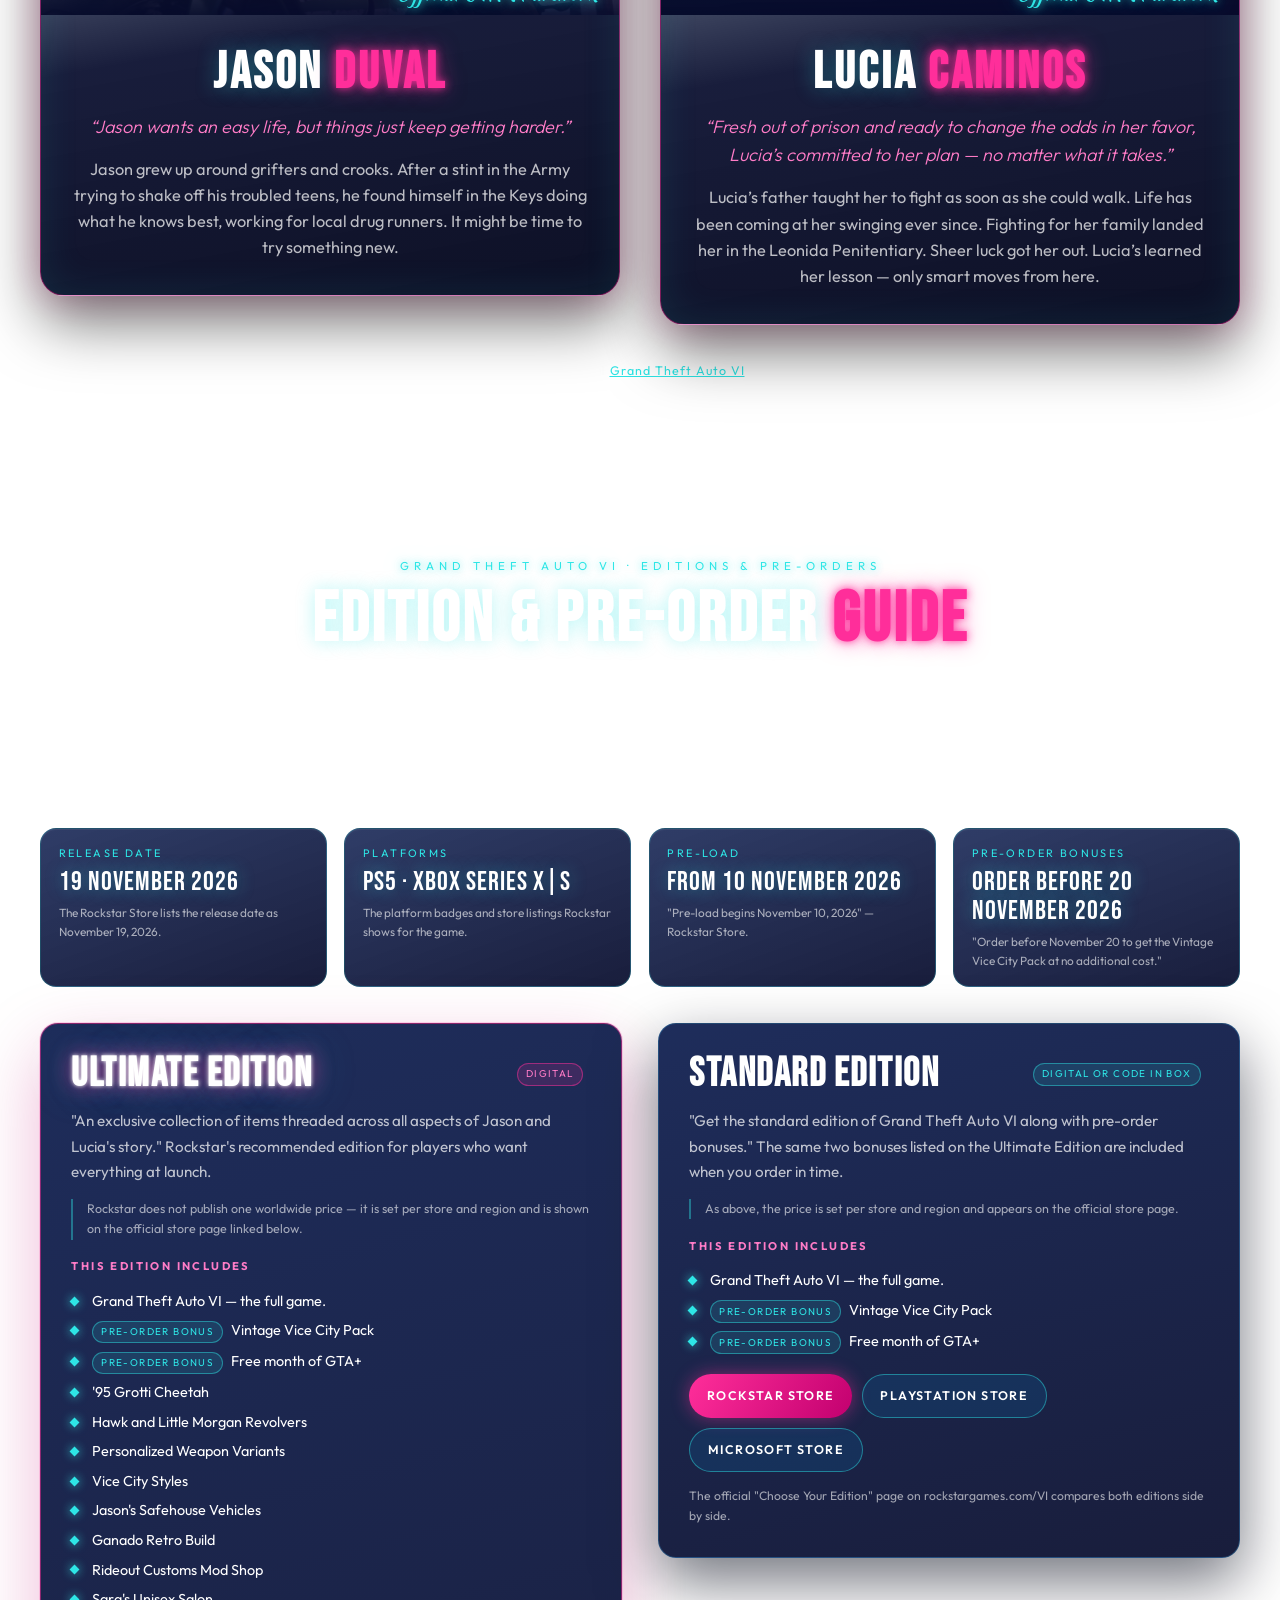
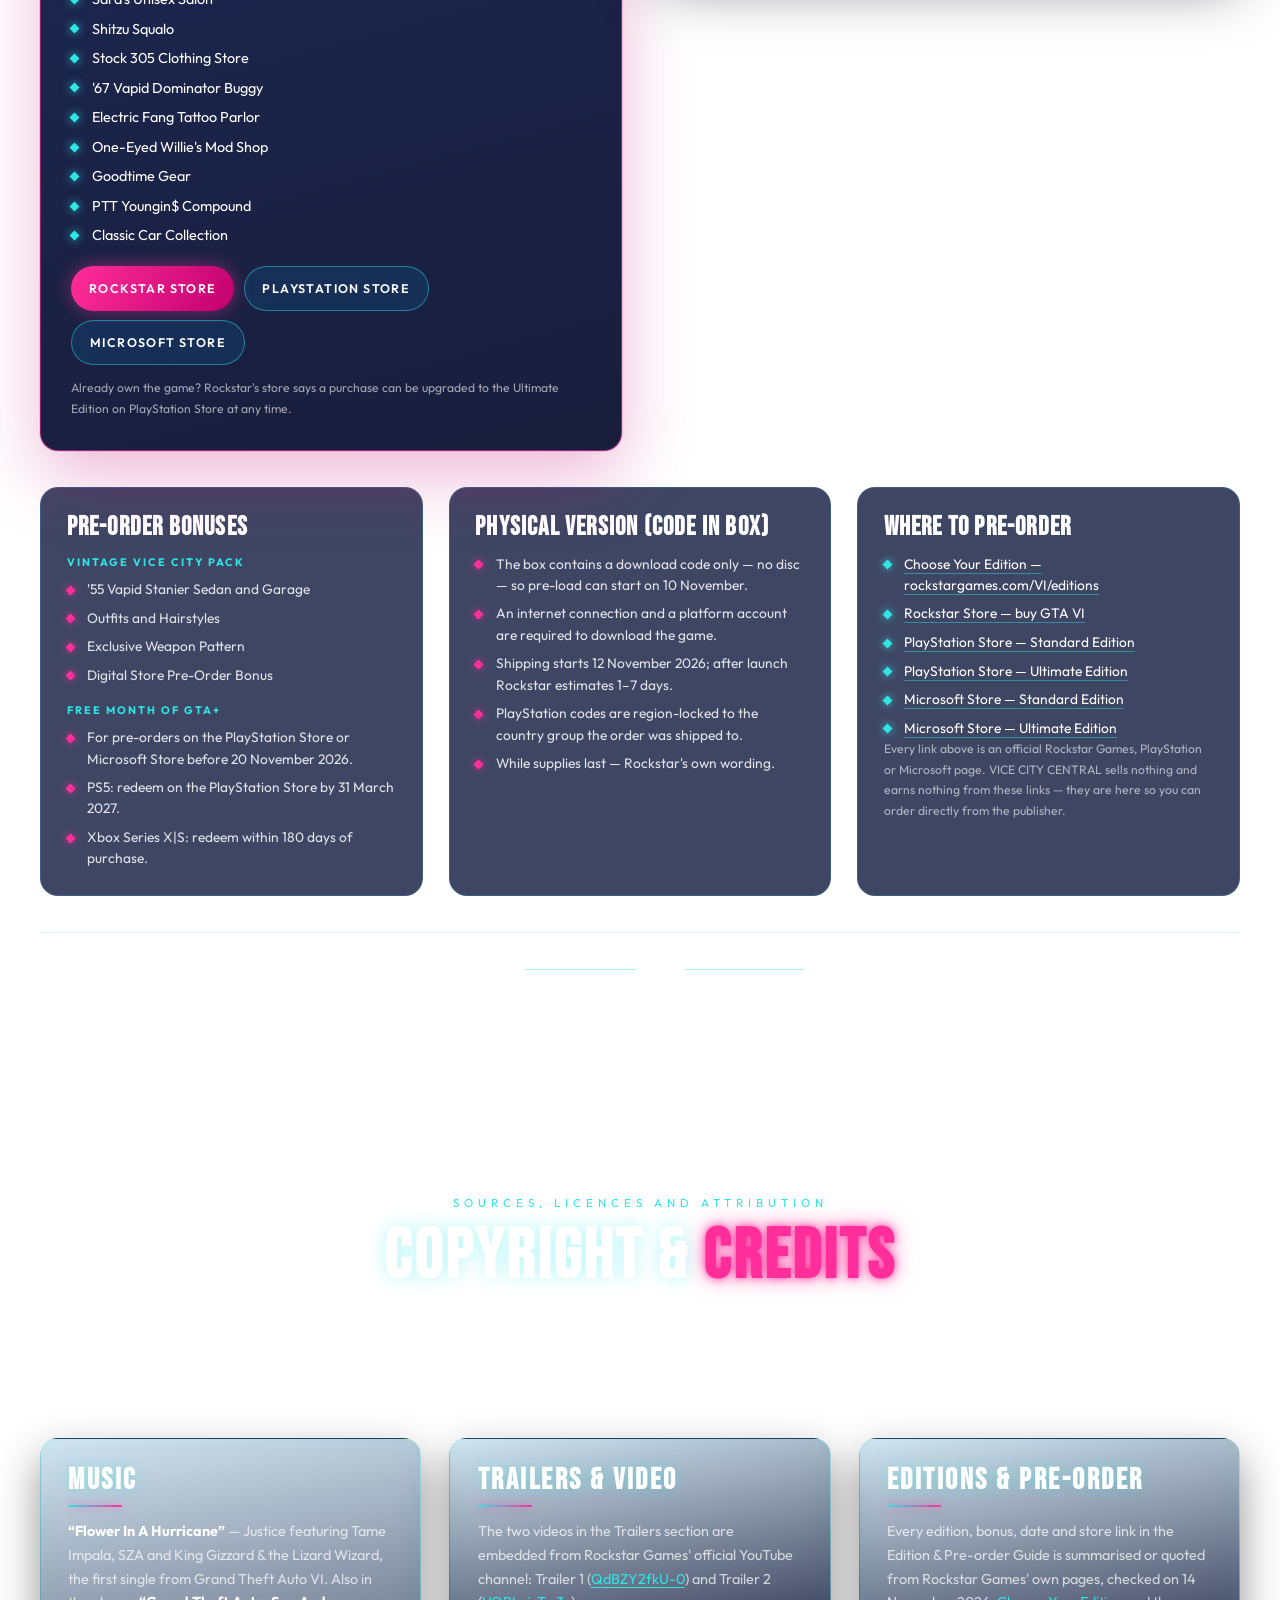
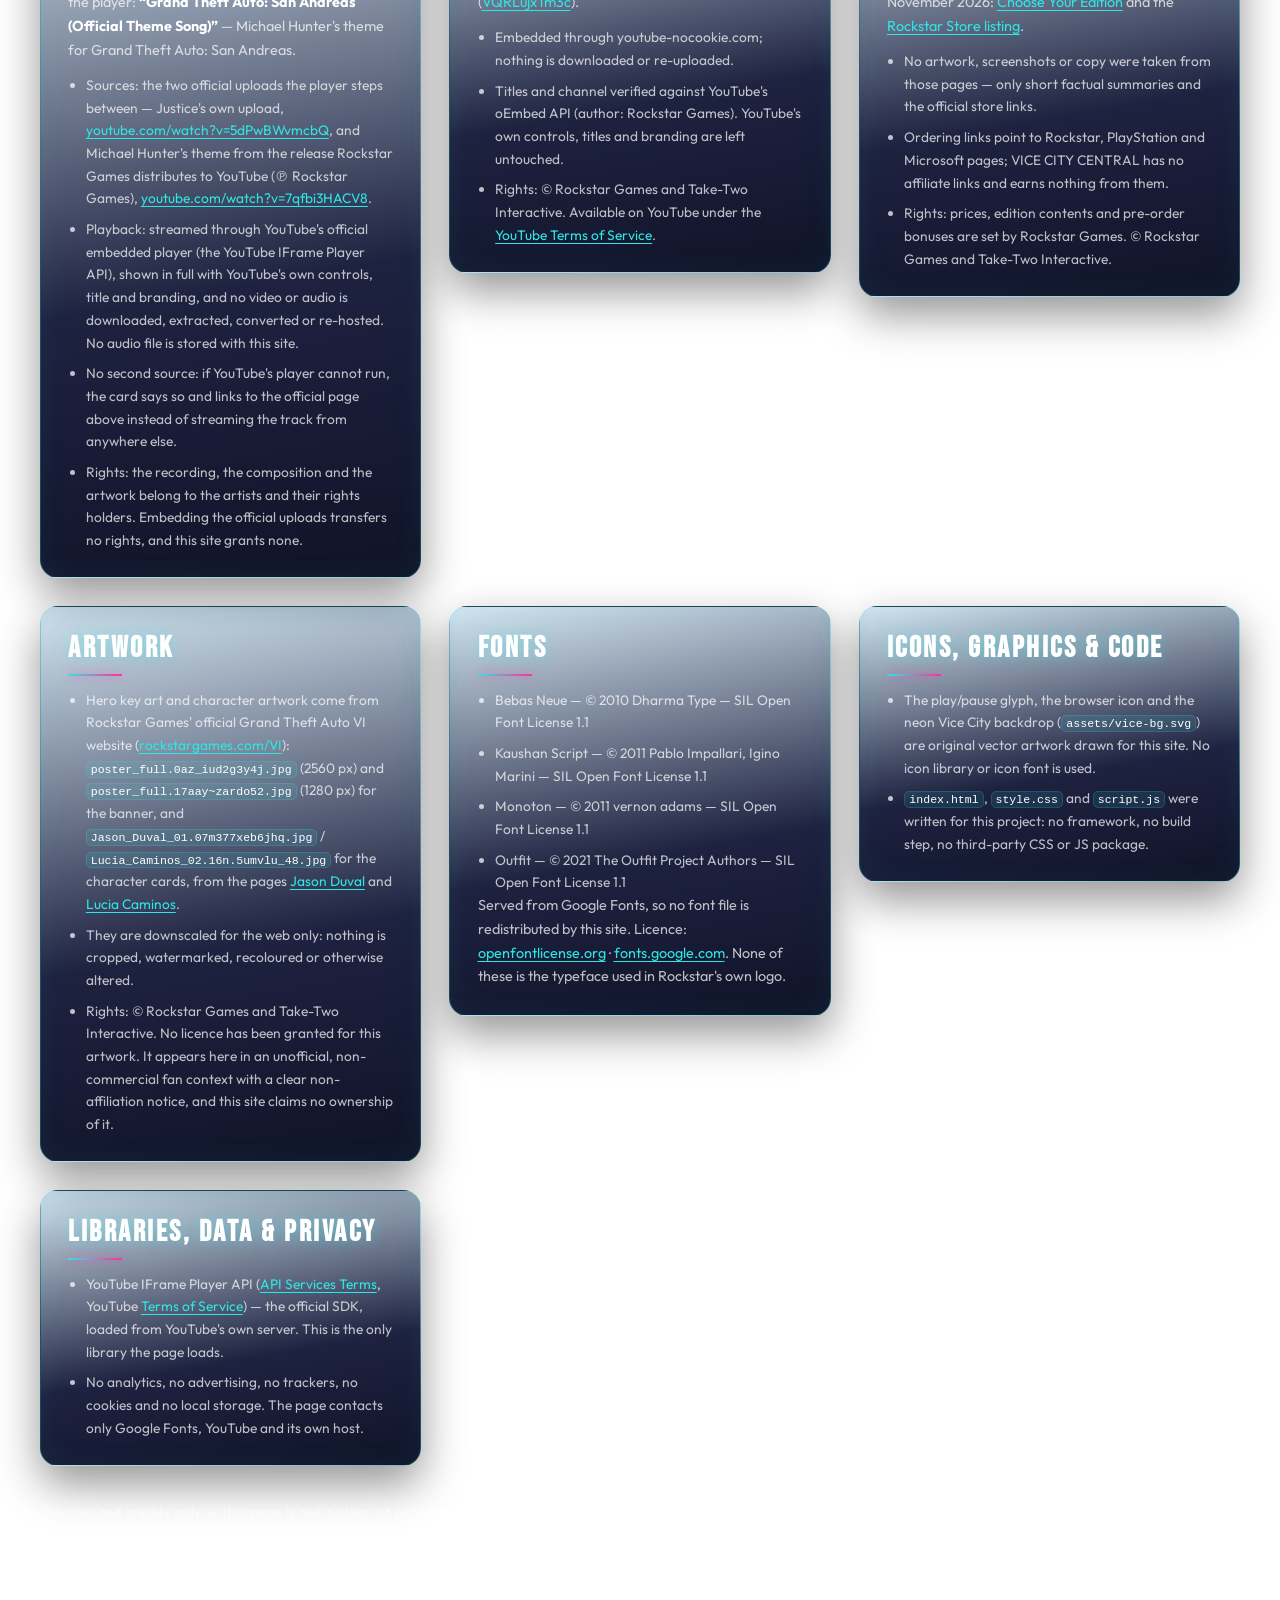
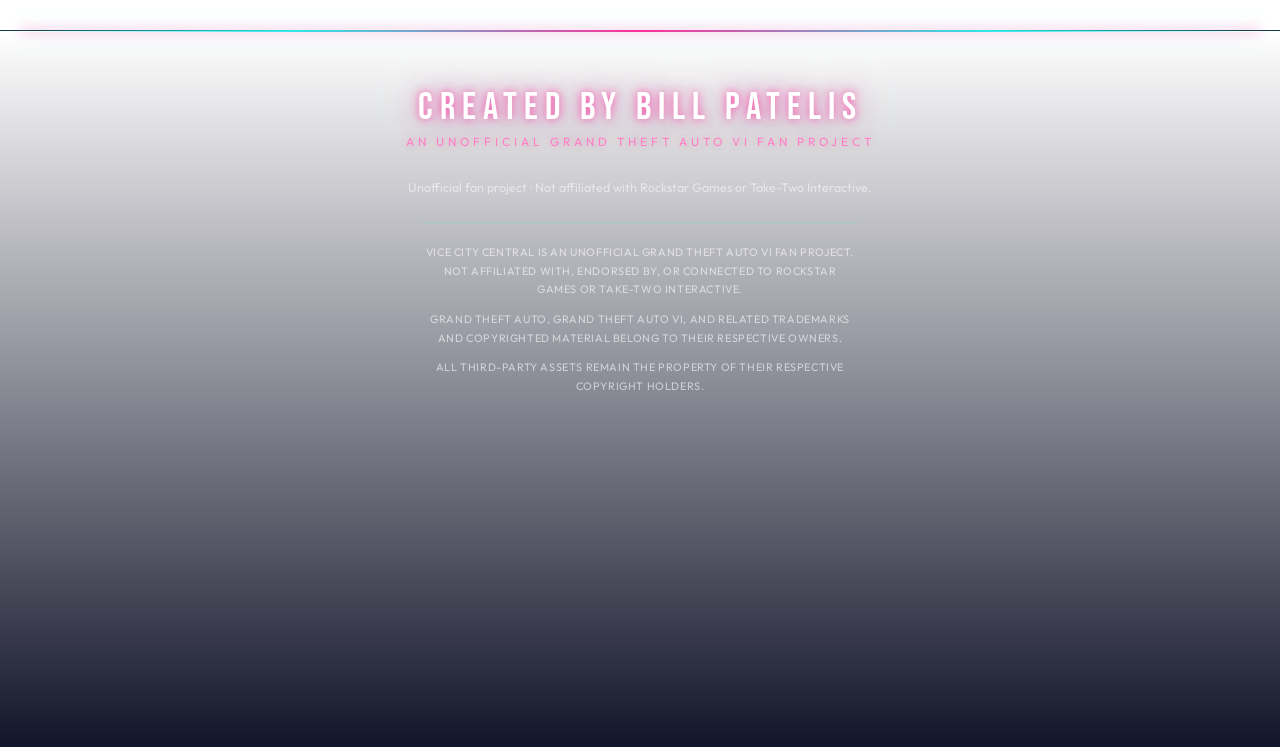
==== commit 1990b2db: "Add the San Andreas theme to the music player The card carries a list of official uploads now: the "" ====
--- a/index.html
+++ b/index.html
@@ -413,11 +413,16 @@
           <p class="credit-card__body">
             <strong>&ldquo;Flower In A Hurricane&rdquo;</strong> — Justice featuring Tame Impala,
             SZA and King Gizzard &amp; the Lizard Wizard, the first single from Grand Theft Auto VI.
+            Also in the player: <strong>&ldquo;Grand Theft Auto: San Andreas (Official Theme
+            Song)&rdquo;</strong> — Michael Hunter's theme for Grand Theft Auto: San Andreas.
           </p>
           <ul class="credit-card__list">
             <li>
-              Source: Justice's own official upload —
-              <a href="https://www.youtube.com/watch?v=5dPwBWvmcbQ" target="_blank" rel="noopener noreferrer">youtube.com/watch?v=5dPwBWvmcbQ</a>
+              Sources: the two official uploads the player steps between — Justice's own upload,
+              <a href="https://www.youtube.com/watch?v=5dPwBWvmcbQ" target="_blank" rel="noopener noreferrer">youtube.com/watch?v=5dPwBWvmcbQ</a>,
+              and Michael Hunter's theme from the release Rockstar Games distributes to YouTube
+              (℗ Rockstar Games),
+              <a href="https://www.youtube.com/watch?v=7qfbi3HACV8" target="_blank" rel="noopener noreferrer">youtube.com/watch?v=7qfbi3HACV8</a>.
             </li>
             <li>
               Playback: streamed through YouTube's official embedded player (the YouTube IFrame
@@ -591,16 +596,15 @@
   </footer>
 
   <!-- ===== Official music player ===== -->
-  <aside class="player" id="musicPlayer" aria-label="Official GTA VI music">
-    <!-- The official YouTube upload of the game's first single, "Flower In A
-         Hurricane" by Justice feat. Tame Impala, SZA and King Gizzard & the
-         Lizard Wizard, streamed through YouTube's own embedded player — nothing
-         is bundled, downloaded, extracted or re-hosted. The player is shown in
-         full, with YouTube's own controls, title and branding untouched; the
-         pink button and volume slider below simply drive that same player
-         through YouTube's official IFrame Player API.
-         Change music.videoId / music.title in script.js for another official
-         upload and the controls and the title follow. -->
+  <aside class="player" id="musicPlayer" aria-label="Official GTA music">
+    <!-- Two official YouTube uploads, streamed through YouTube's own embedded
+         player — nothing is bundled, downloaded, extracted or re-hosted. The
+         player is shown in full, with YouTube's own controls, title and
+         branding untouched; the pink button and volume slider below simply
+         drive that same player through YouTube's official IFrame Player API,
+         and the "now playing" line steps to the next official upload.
+         The list lives in music.tracks in script.js: add an entry there and it
+         joins the player. -->
     <noscript>
       <a class="player__external" href="https://www.youtube.com/watch?v=5dPwBWvmcbQ"
          target="_blank" rel="noopener noreferrer">Official track on YouTube</a>
@@ -621,8 +625,18 @@
       <div class="player__body">
         <p class="player__label">Now playing <span class="player__badge">Official</span></p>
         <p class="player__now">
-          <span class="player__eq" aria-hidden="true"><i></i><i></i><i></i><i></i></span>
-          <span class="player__title" id="musicTitle">Flower In A Hurricane — Justice</span>
+          <!-- The whole line is the control: pressing it loads the next official
+               upload into the same YouTube player. -->
+          <button class="player__switch" id="musicStep" type="button"
+                  aria-label="Next track — 2 official uploads in this player">
+            <span class="player__eq" aria-hidden="true"><i></i><i></i><i></i><i></i></span>
+            <span class="player__title" id="musicTitle">Flower In A Hurricane — Justice</span>
+            <span class="player__count" id="musicCount">1/2</span>
+            <svg class="player__swap" viewBox="0 0 24 24" aria-hidden="true" focusable="false">
+              <path d="M4 6l6 6-6 6z" />
+              <path d="M12 6l6 6-6 6z" />
+            </svg>
+          </button>
         </p>
       </div>
     </div>
--- a/style.css
+++ b/style.css
@@ -1246,6 +1246,53 @@
   text-overflow: ellipsis;
 }
 
+/* The "now playing" line is the control that steps to the next official
+   upload. It is the same line as before, so the card keeps its exact size:
+   the title still takes the space that is left and truncates. */
+.player__switch {
+  display: flex;
+  align-items: center;
+  gap: 0.5rem;
+  width: 100%;
+  min-width: 0;
+  margin: 0;
+  padding: 0;
+  border: 0;
+  background: none;
+  color: inherit;
+  font: inherit;
+  text-align: left;
+  cursor: pointer;
+}
+
+.player__switch:focus-visible {
+  outline: 2px solid var(--turquoise);
+  outline-offset: 3px;
+  border-radius: 6px;
+}
+
+.player__count {
+  flex: 0 0 auto;
+  font-size: 0.5rem;
+  letter-spacing: 1.5px;
+  color: var(--muted);
+}
+
+.player__swap {
+  flex: 0 0 auto;
+  width: 13px;
+  height: 13px;
+  fill: var(--pink-soft);
+  opacity: 0.85;
+  transition: transform 0.2s ease, opacity 0.2s ease;
+}
+
+.player__switch:hover .player__swap,
+.player__switch:focus-visible .player__swap { opacity: 1; transform: translateX(2px); }
+.player__switch:active .player__swap { transform: translateX(3.5px); }
+.player__switch:hover .player__title,
+.player__switch:focus-visible .player__title { color: var(--pink-soft); }
+
 /* Animated equaliser — the "music is playing" indicator. */
 .player__eq { display: flex; align-items: flex-end; gap: 2px; height: 14px; flex: 0 0 auto; }
 
@@ -1492,3 +1539,135 @@
   .credits-grid { grid-template-columns: 1fr; }
   .credit-card__list { font-size: 0.82rem; }
 }
+
+/* 16) Music player on phones ---------------------------------------------- */
+/* Additive block: a separate mobile presentation of the same player. Every rule
+   below sits inside a phone or short-viewport media query, so the desktop card
+   in (13) keeps its exact size, place, design, controls, animations and
+   behaviour. Portrait phones get a slim full-width bar along the bottom;
+   landscape phones get a small corner card with everything on one line. The
+   YouTube player, the pink button, the volume slider and the JS driving them are
+   the same — only the arrangement changes. */
+
+@media (max-width: 620px) {
+  .player {
+    /* Full-width bar, clear of the screen edges and of the home bar. */
+    left: clamp(0.55rem, 3vw, 0.9rem);
+    right: clamp(0.55rem, 3vw, 0.9rem);
+    bottom: calc(clamp(0.4rem, 1.6vh, 0.6rem) + env(safe-area-inset-bottom, 0px));
+    width: auto;
+    max-width: none;
+    display: grid;
+    grid-template-columns: auto minmax(0, 1fr) auto;
+    align-items: center;
+    column-gap: 0.45rem;
+    row-gap: 0.15rem;
+    padding: 0.3rem 0.45rem;
+    border-radius: 13px;
+  }
+
+  /* Hairline neon accent along the top of the bar. */
+  .player::before {
+    content: "";
+    position: absolute;
+    inset: 0 0 auto 0;
+    height: 2px;
+    border-radius: 13px 13px 0 0;
+    background: linear-gradient(90deg, var(--turquoise), var(--pink));
+    opacity: 0.5;
+  }
+
+  /* The two rows are wrappers on desktop; on the phone their contents join the
+     bar's own grid, so video, text, button and slider align in one structure. */
+  .player__row,
+  .player__vol { display: contents; }
+
+  .player__stage { grid-area: 1 / 1 / 3 / 2; width: clamp(84px, 26vw, 116px); border-radius: 9px; }
+  .player__body { grid-area: 1 / 2 / 2 / 3; }
+  .player__toggle { grid-area: 1 / 3 / 2 / 4; width: 44px; height: 44px; }
+  .player__glyph { width: 20px; height: 20px; }
+
+  /* The slider sits on its own line and the word "Volume" makes way for it (the
+     range keeps its aria-label). Its box is a full 44px tall for an easy hit,
+     but the negative margins keep the line itself 34px, so the bar stays slim. */
+  .player__vol-label { display: none; }
+  .player__range { grid-area: 2 / 2 / 3 / 4; height: 44px; margin: -5px 0; }
+  .player__range::-webkit-slider-thumb { width: 20px; height: 20px; }
+  .player__range::-moz-range-thumb { width: 20px; height: 20px; }
+
+  .player__error { grid-area: 3 / 1 / 4 / 4; }
+
+  .player__label { font-size: 0.55rem; letter-spacing: 1.8px; line-height: 1.15; }
+  /* The line itself stays as slim as before; the negative margins give the
+     control a taller, easier tap area without growing the bar. */
+  .player__switch { gap: 0.3rem; min-height: 30px; margin: -6px 0; }
+  .player__title { font-size: 0.7rem; }
+  /* The phone cards have no width to spare, so the 1/2 counter gives way to
+     the song title; the chevron and the button's own label still say that
+     there is another official track. */
+  .player__count { display: none; }
+  .player__swap { width: 11px; height: 11px; }
+
+  /* The bar is under 95px tall, so the footer needs far less clearance than it
+     does for the desktop card. If the player cannot start it grows by a line,
+     and then the footer gets more room again (:has() is ignored elsewhere). */
+  .site-footer { padding-bottom: 7.5rem; }
+  body:has(.player.has-error) .site-footer { padding-bottom: 10rem; }
+}
+
+/* Landscape phones: little height, plenty of width, so everything goes on one
+   line in a small corner card instead of a full-width bar. */
+@media (orientation: landscape) and (max-height: 480px) and (max-width: 960px) and (pointer: coarse) {
+  .player {
+    left: auto;
+    right: clamp(0.5rem, 2vw, 0.8rem);
+    bottom: calc(clamp(0.4rem, 1.6vh, 0.7rem) + env(safe-area-inset-bottom, 0px));
+    width: min(352px, calc(100vw - 1.1rem));
+    max-width: none;
+    display: grid;
+    grid-template-columns: auto minmax(0, 1fr) auto auto;
+    align-items: center;
+    column-gap: 0.45rem;
+    row-gap: 0.15rem;
+    padding: 0.3rem 0.45rem;
+    border-radius: 12px;
+  }
+
+  .player::before {
+    content: "";
+    position: absolute;
+    inset: 0 0 auto 0;
+    height: 2px;
+    border-radius: 12px 12px 0 0;
+    background: linear-gradient(90deg, var(--turquoise), var(--pink));
+    opacity: 0.5;
+  }
+
+  .player__row,
+  .player__vol { display: contents; }
+
+  .player__stage { grid-area: 1 / 1 / 2 / 2; width: 100px; border-radius: 8px; }
+  .player__body { grid-area: 1 / 2 / 2 / 3; }
+  .player__toggle { grid-area: 1 / 3 / 2 / 4; width: 44px; height: 44px; }
+  .player__glyph { width: 20px; height: 20px; }
+  .player__vol-label { display: none; }
+  /* 44px-tall hit area on a 34px line: the negative margins absorb the rest. */
+  .player__range { grid-area: 1 / 4 / 2 / 5; width: 76px; height: 44px; margin: -5px 0; }
+  .player__range::-webkit-slider-thumb { width: 20px; height: 20px; }
+  .player__range::-moz-range-thumb { width: 20px; height: 20px; }
+  .player__error { grid-area: 2 / 1 / 3 / 5; }
+
+  .player__label { font-size: 0.55rem; letter-spacing: 1.6px; line-height: 1.15; }
+  /* The line itself stays as slim as before; the negative margins give the
+     control a taller, easier tap area without growing the bar. */
+  .player__switch { gap: 0.3rem; min-height: 30px; margin: -6px 0; }
+  .player__title { font-size: 0.68rem; }
+  /* The phone cards have no width to spare, so the 1/2 counter gives way to
+     the song title; the chevron and the button's own label still say that
+     there is another official track. */
+  .player__count { display: none; }
+  .player__swap { width: 11px; height: 11px; }
+
+  .site-footer { padding-bottom: 6rem; }
+  body:has(.player.has-error) .site-footer { padding-bottom: 7.5rem; }
+}
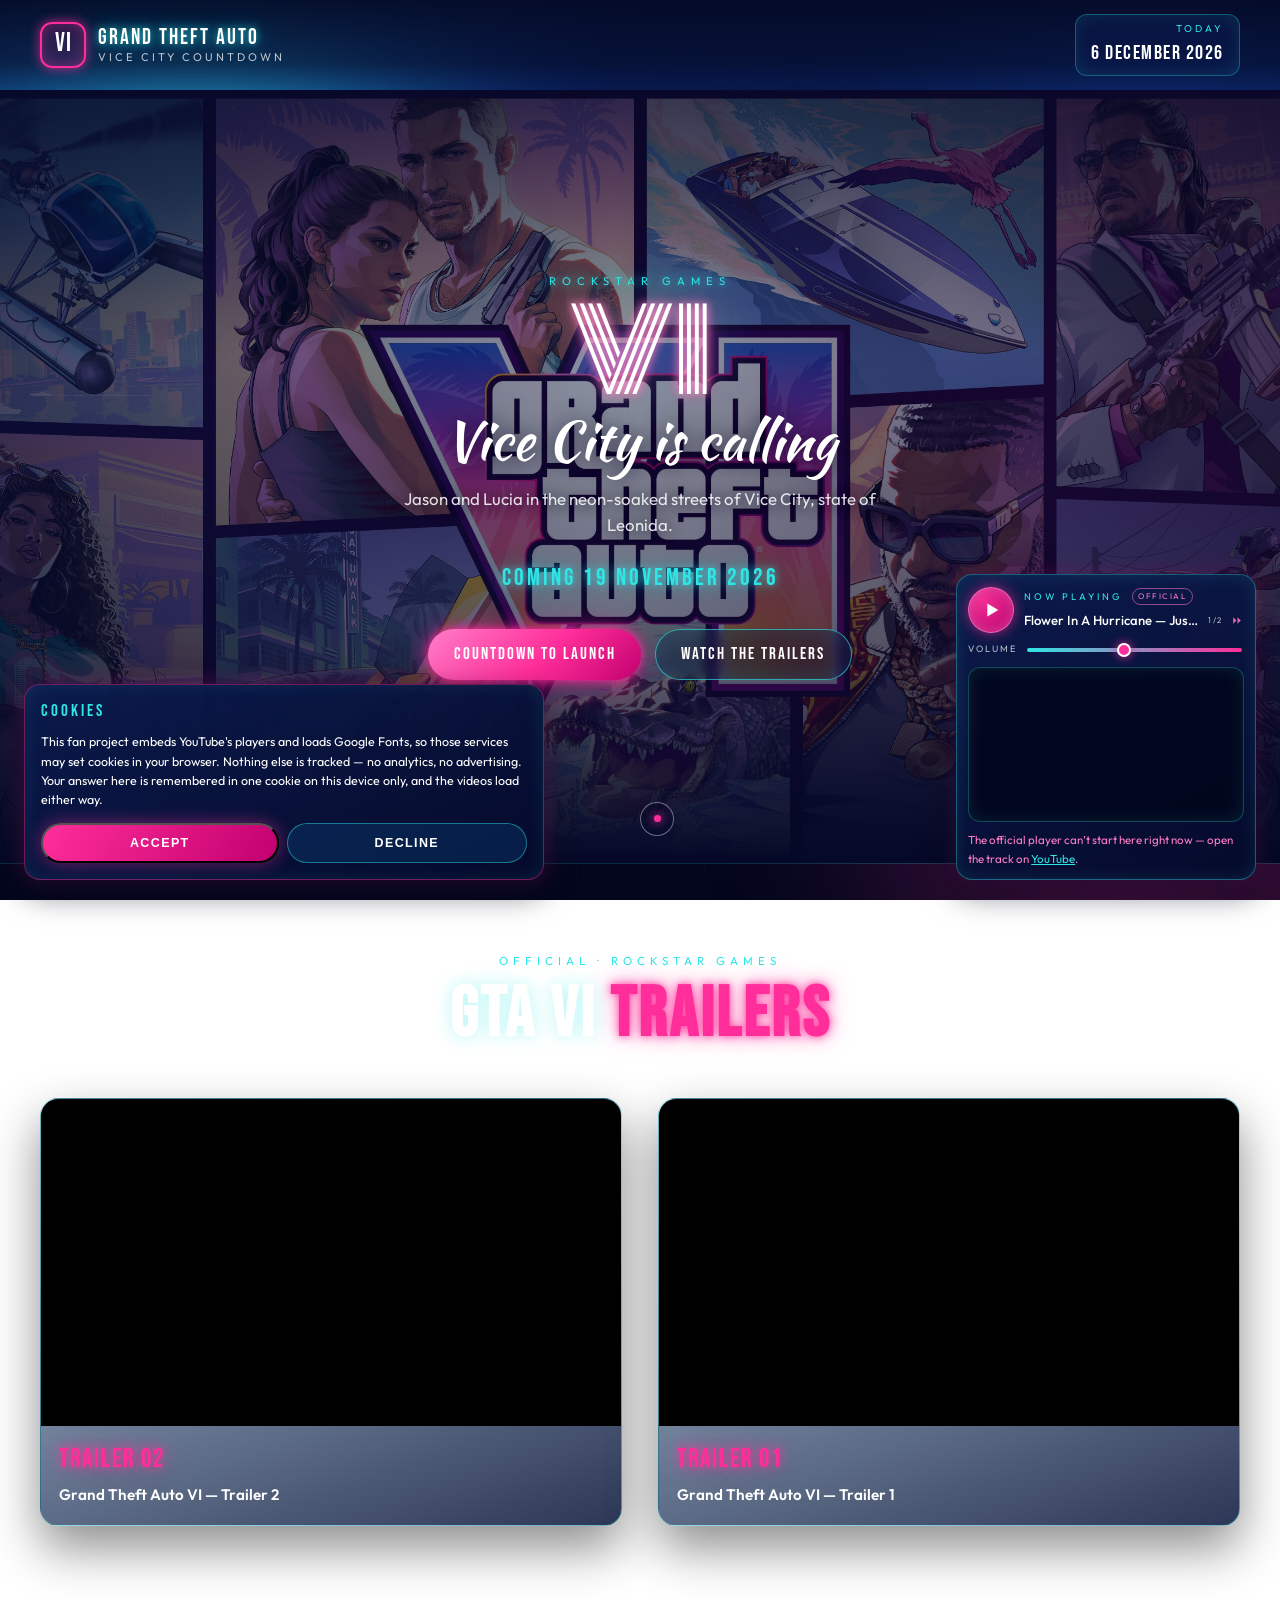
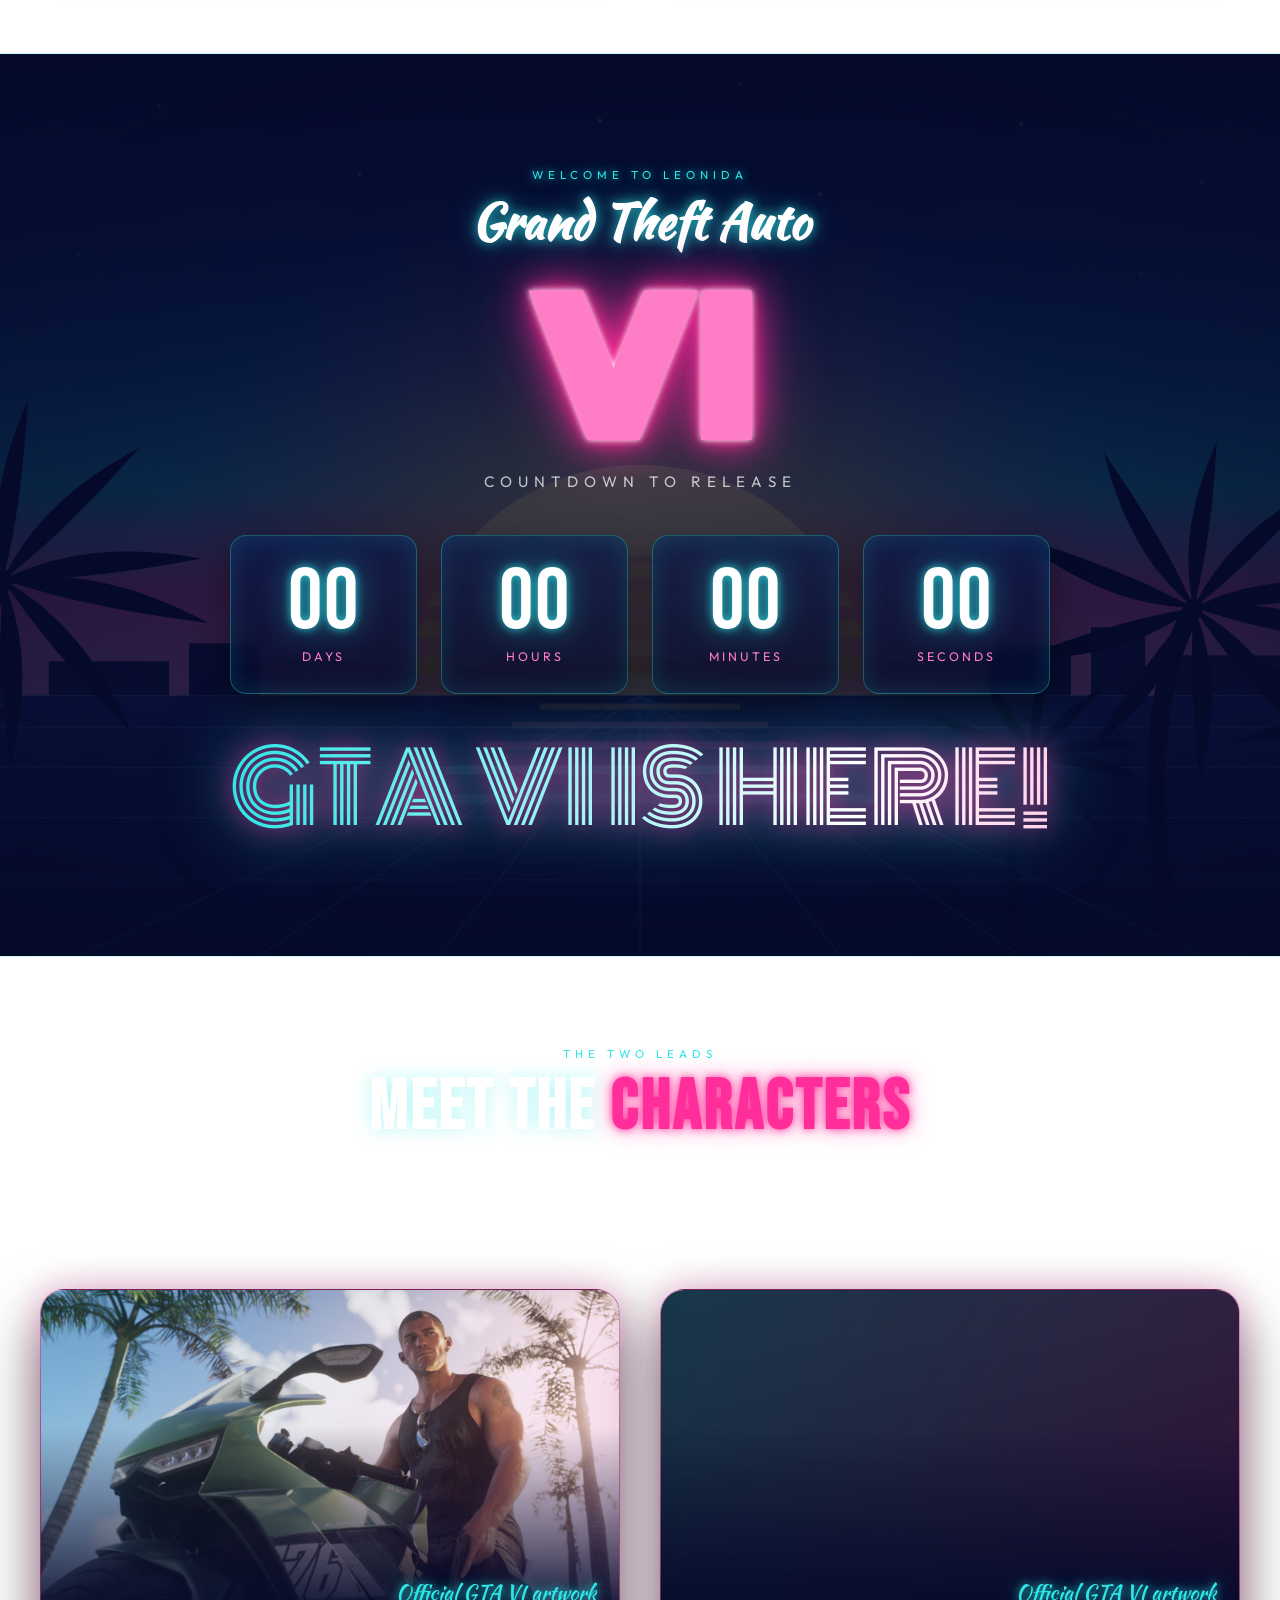
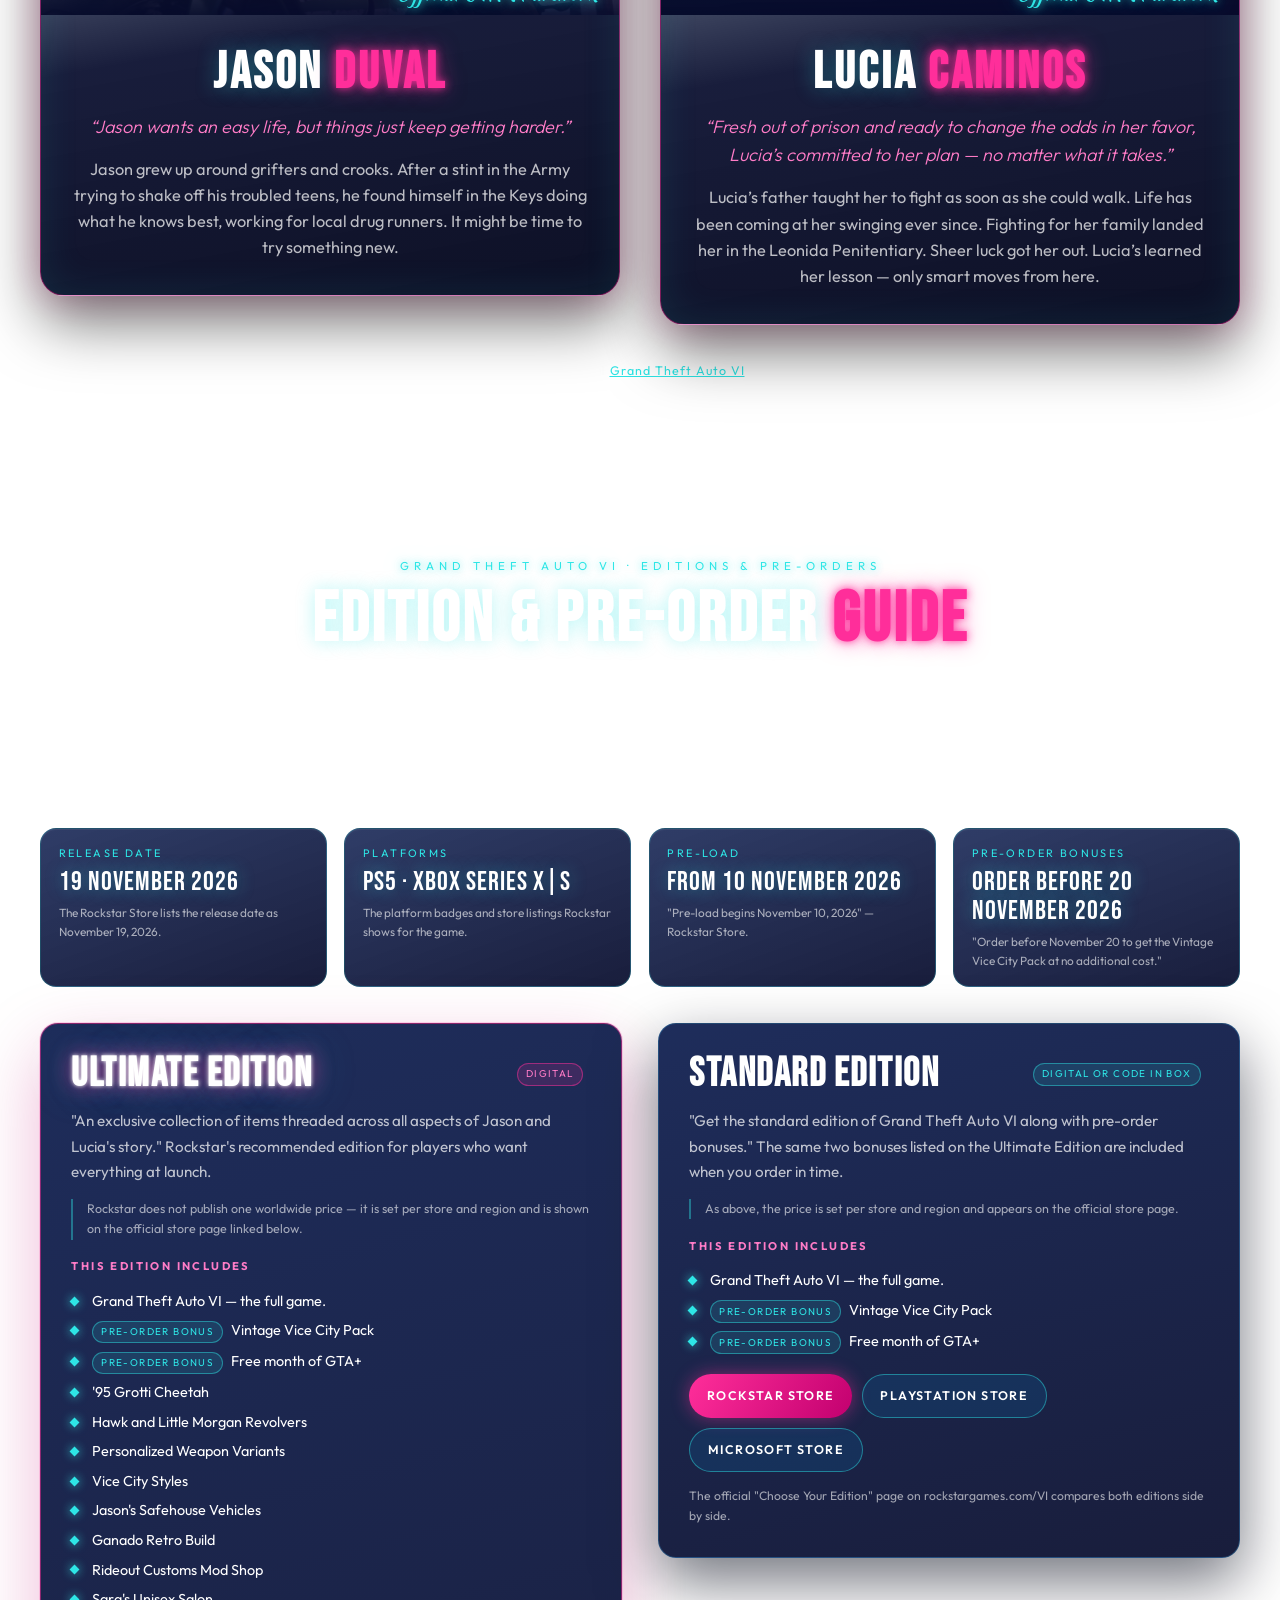
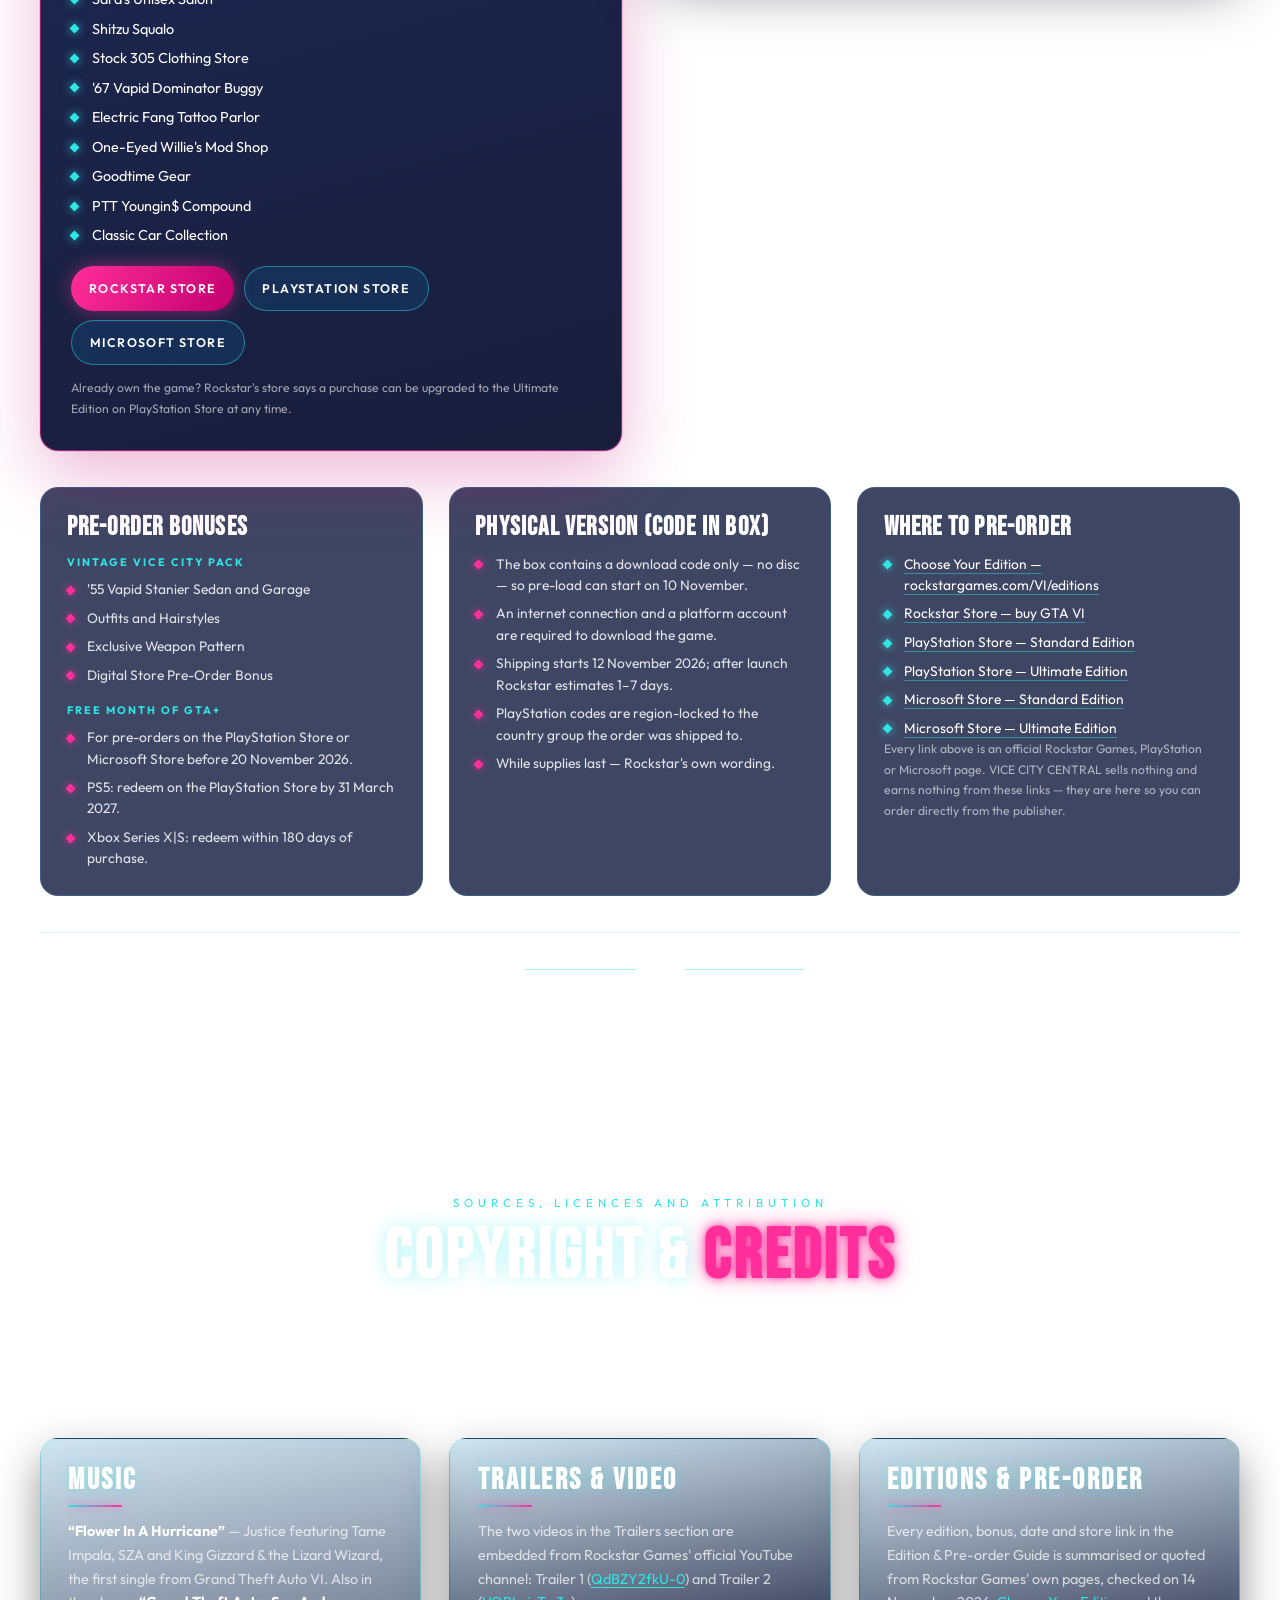
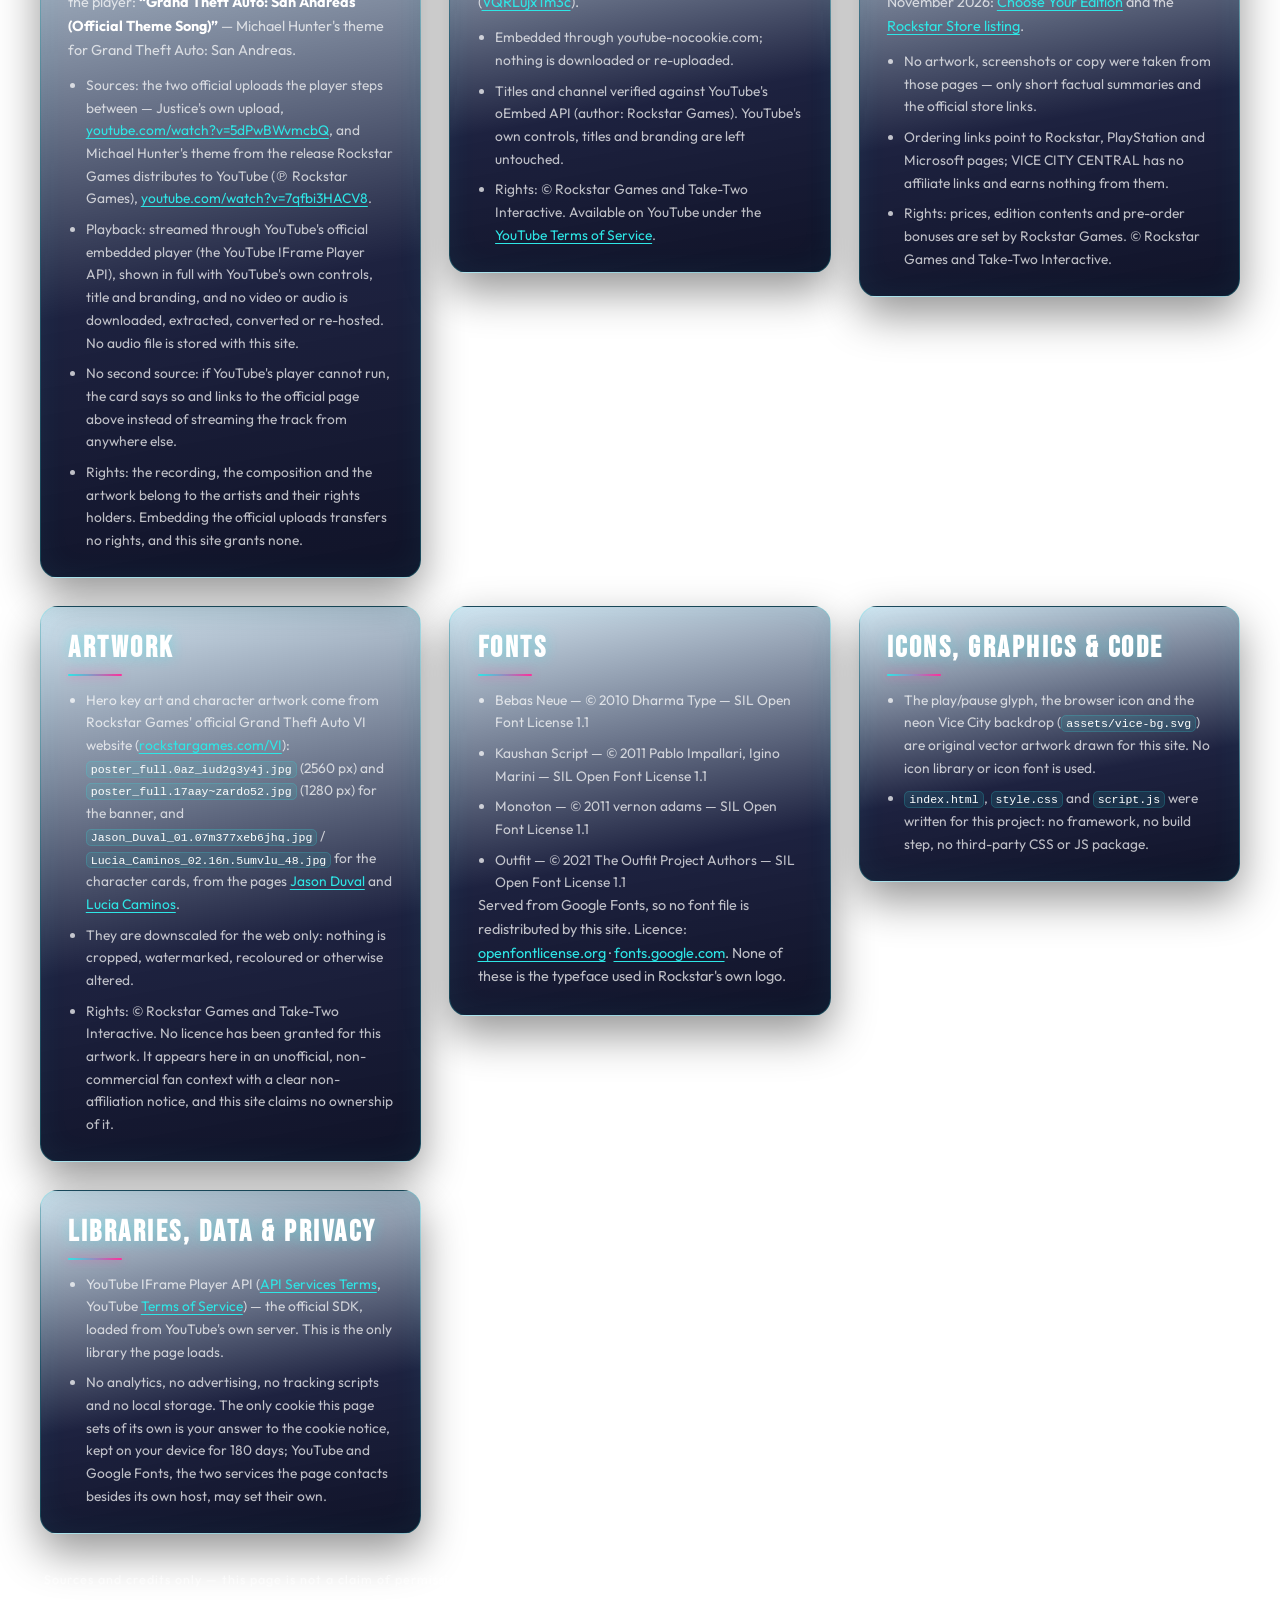
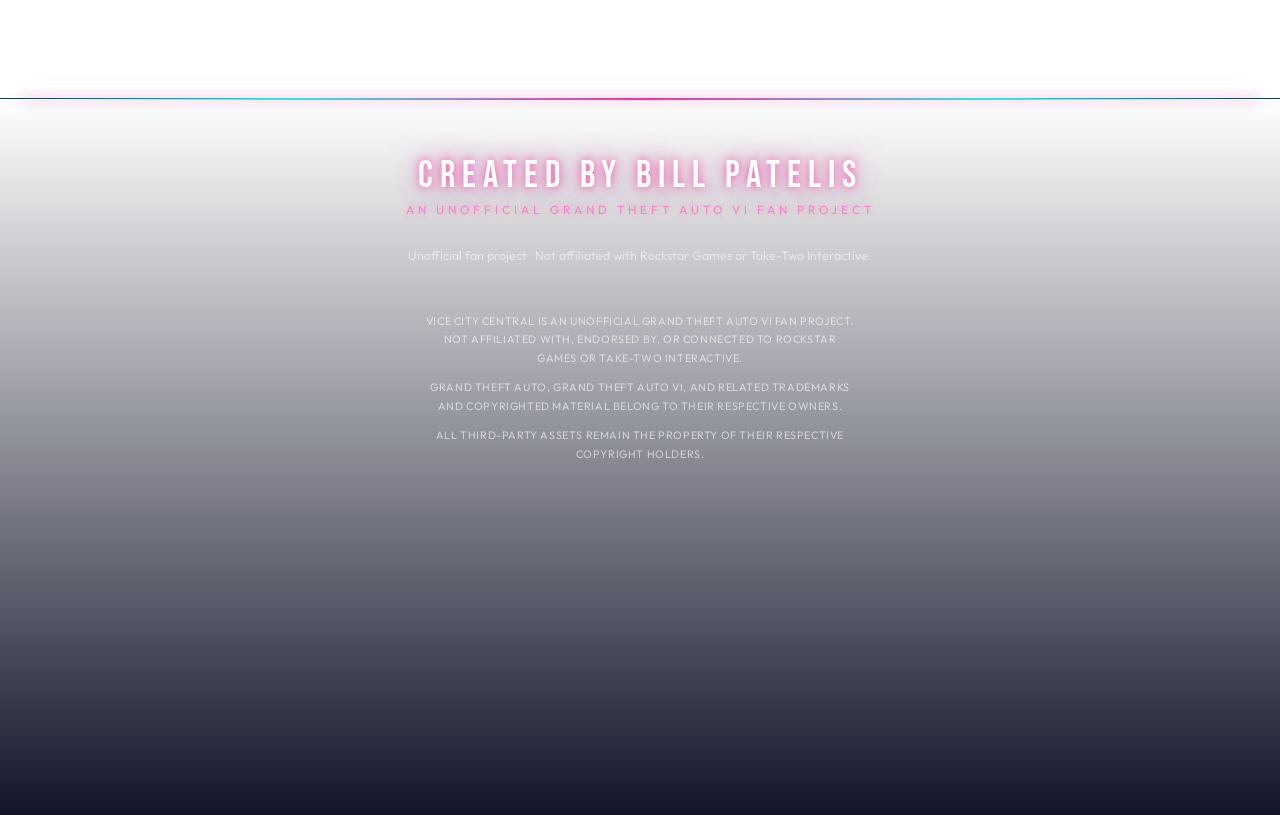
==== commit b859d73e: "Add a cookie notice to the site The page loads YouTube's players and Google Fonts, so those services" ====
--- a/index.html
+++ b/index.html
@@ -558,8 +558,10 @@
               page loads.
             </li>
             <li>
-              No analytics, no advertising, no trackers, no cookies and no local storage. The page
-              contacts only Google Fonts, YouTube and its own host.
+              No analytics, no advertising, no tracking scripts and no local storage. The only
+              cookie this page sets of its own is your answer to the cookie notice, kept on your
+              device for 180 days; YouTube and Google Fonts, the two services the page contacts
+              besides its own host, may set their own.
             </li>
           </ul>
         </article>
@@ -663,6 +665,24 @@
     </p>
   </aside>
 
+  <!-- Cookie notice. Informational only: it says what the page loads and remembers
+       the visitor's answer in one cookie on their own device. No answer changes
+       what loads, so it ships hidden and script.js reveals it only when no answer
+       is stored yet. -->
+  <section class="cookies" id="cookieNotice" aria-labelledby="cookieNoticeTitle" hidden>
+    <p class="cookies__title" id="cookieNoticeTitle">Cookies</p>
+    <p class="cookies__text">
+      This fan project embeds YouTube's players and loads Google Fonts, so those
+      services may set cookies in your browser. Nothing else is tracked — no
+      analytics, no advertising. Your answer here is remembered in one cookie on
+      this device only, and the videos load either way.
+    </p>
+    <div class="cookies__actions">
+      <button class="g-btn cookies__btn" id="cookieAccept" type="button">Accept</button>
+      <button class="g-btn g-btn--ghost cookies__btn" id="cookieDecline" type="button">Decline</button>
+    </div>
+  </section>
+
   <script src="script.js"></script>
 </body>
 </html>
--- a/style.css
+++ b/style.css
@@ -1671,3 +1671,113 @@
   .site-footer { padding-bottom: 6rem; }
   body:has(.player.has-error) .site-footer { padding-bottom: 7.5rem; }
 }
+
+/* 17) Cookie notice ------------------------------------------------------- */
+/* One card, bottom left, dressed like the music player so the two fixed pieces
+   read as a family. `--player-reserve` is how much room the player card needs on
+   the right at this breakpoint; the notice keeps out of it and stays clear of the
+   player rather than covering it. */
+.cookies {
+  --player-reserve: 300px;
+  position: fixed;
+  z-index: 16;
+  left: clamp(0.75rem, 2.2vw, 1.5rem);
+  right: calc(var(--player-reserve) + 2 * clamp(0.75rem, 2.2vw, 1.5rem) + 0.5rem);
+  bottom: clamp(0.75rem, 2.2vh, 1.5rem);
+  width: auto;
+  max-width: 520px;
+  padding: 0.85rem 1rem 1rem;
+  border-radius: 16px;
+  background: linear-gradient(155deg, rgba(11, 27, 77, 0.96), rgba(5, 10, 43, 0.97));
+  border: 1px solid rgba(255, 46, 154, 0.42);
+  box-shadow:
+    0 12px 32px rgba(3, 6, 28, 0.6),
+    inset 0 0 18px rgba(46, 230, 230, 0.1),
+    0 0 22px rgba(255, 46, 154, 0.28);
+  color: var(--white);
+  opacity: 0;
+  transform: translateY(14px);
+  transition: opacity 0.28s ease, transform 0.28s ease;
+}
+
+.cookies[hidden] { display: none; }
+.cookies.is-shown { opacity: 1; transform: none; }
+
+.cookies__title {
+  margin: 0 0 0.45rem;
+  font-family: var(--font-display);
+  font-size: 1.05rem;
+  letter-spacing: 3px;
+  text-transform: uppercase;
+  color: var(--turquoise);
+}
+
+.cookies__text {
+  margin: 0;
+  font-size: 0.78rem;
+  line-height: 1.55;
+  color: var(--white);
+}
+
+.cookies__actions {
+  display: flex;
+  flex-wrap: wrap;
+  gap: 0.5rem;
+  margin-top: 0.85rem;
+}
+
+.cookies__btn { flex: 1 1 auto; min-height: 40px; padding: 0.55rem 1rem; }
+
+/* The player keeps its 300px card right down to 621px, so the notice's reserve
+   only changes where the player itself does (see the two queries below). */
+
+/* Phones: the player becomes a full-width bar along the bottom, so the notice
+   sits directly above it across the same width. The 92px is the bar's measured
+   height (112px when it has grown its error line). */
+@media (max-width: 620px) {
+  .cookies {
+    left: clamp(0.55rem, 3vw, 0.9rem);
+    right: clamp(0.55rem, 3vw, 0.9rem);
+    bottom: calc(clamp(0.4rem, 1.6vh, 0.6rem) + 92px + 0.85rem + env(safe-area-inset-bottom, 0px));
+    max-width: none;
+    padding: 0.75rem 0.85rem 0.85rem;
+  }
+
+  body:has(.player.has-error) .cookies {
+    bottom: calc(clamp(0.4rem, 1.6vh, 0.6rem) + 134px + 0.85rem + env(safe-area-inset-bottom, 0px));
+  }
+
+  .cookies__text { font-size: 0.74rem; line-height: 1.5; }
+  .cookies__btn { min-height: 44px; }
+
+  /* The notice rides above the player bar, so the footer needs room for both —
+     and only while the notice is still on screen. */
+  body:has(.cookies:not([hidden])) .site-footer { padding-bottom: 22rem; }
+  body:has(.cookies:not([hidden])):has(.player.has-error) .site-footer { padding-bottom: 25rem; }
+}
+
+/* Landscape phones: the player is back to a corner card, and the screen is short,
+   so the notice takes the free space to its left and keeps to a few lines. */
+@media (orientation: landscape) and (max-height: 480px) and (max-width: 960px) and (pointer: coarse) {
+  .cookies {
+    --player-reserve: 352px;
+    bottom: calc(clamp(0.4rem, 1.6vh, 0.7rem) + 68px + 0.85rem + env(safe-area-inset-bottom, 0px));
+    padding: 0.6rem 0.75rem 0.7rem;
+  }
+
+  body:has(.player.has-error) .cookies {
+    bottom: calc(clamp(0.4rem, 1.6vh, 0.7rem) + 108px + 0.85rem + env(safe-area-inset-bottom, 0px));
+  }
+
+  .cookies__title { margin-bottom: 0.3rem; font-size: 0.92rem; }
+  .cookies__text { font-size: 0.7rem; line-height: 1.45; }
+  .cookies__actions { margin-top: 0.6rem; }
+  .cookies__btn { min-height: 44px; padding: 0.45rem 0.8rem; font-size: 0.7rem; }
+
+  body:has(.cookies:not([hidden])) .site-footer { padding-bottom: 19rem; }
+  body:has(.cookies:not([hidden])):has(.player.has-error) .site-footer { padding-bottom: 22rem; }
+}
+
+@media (prefers-reduced-motion: reduce) {
+  .cookies { transition: none; transform: none; }
+}
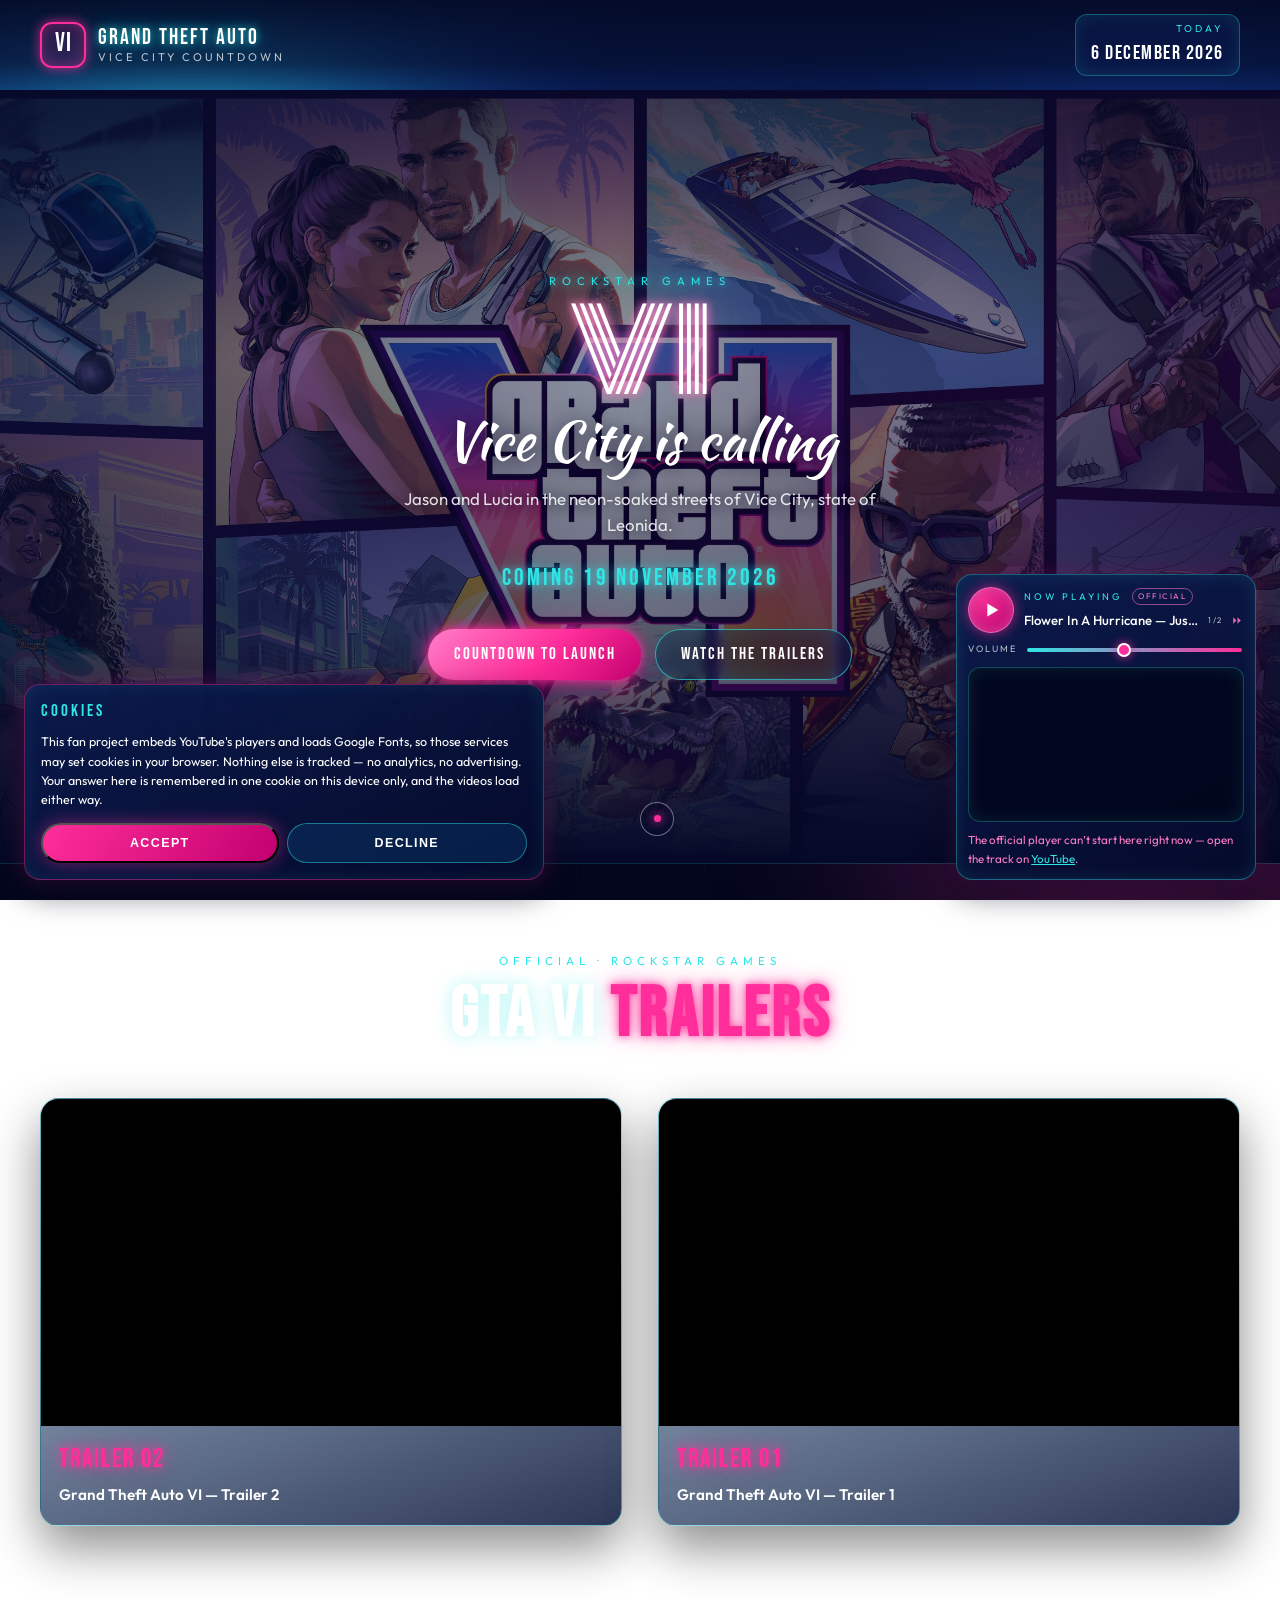
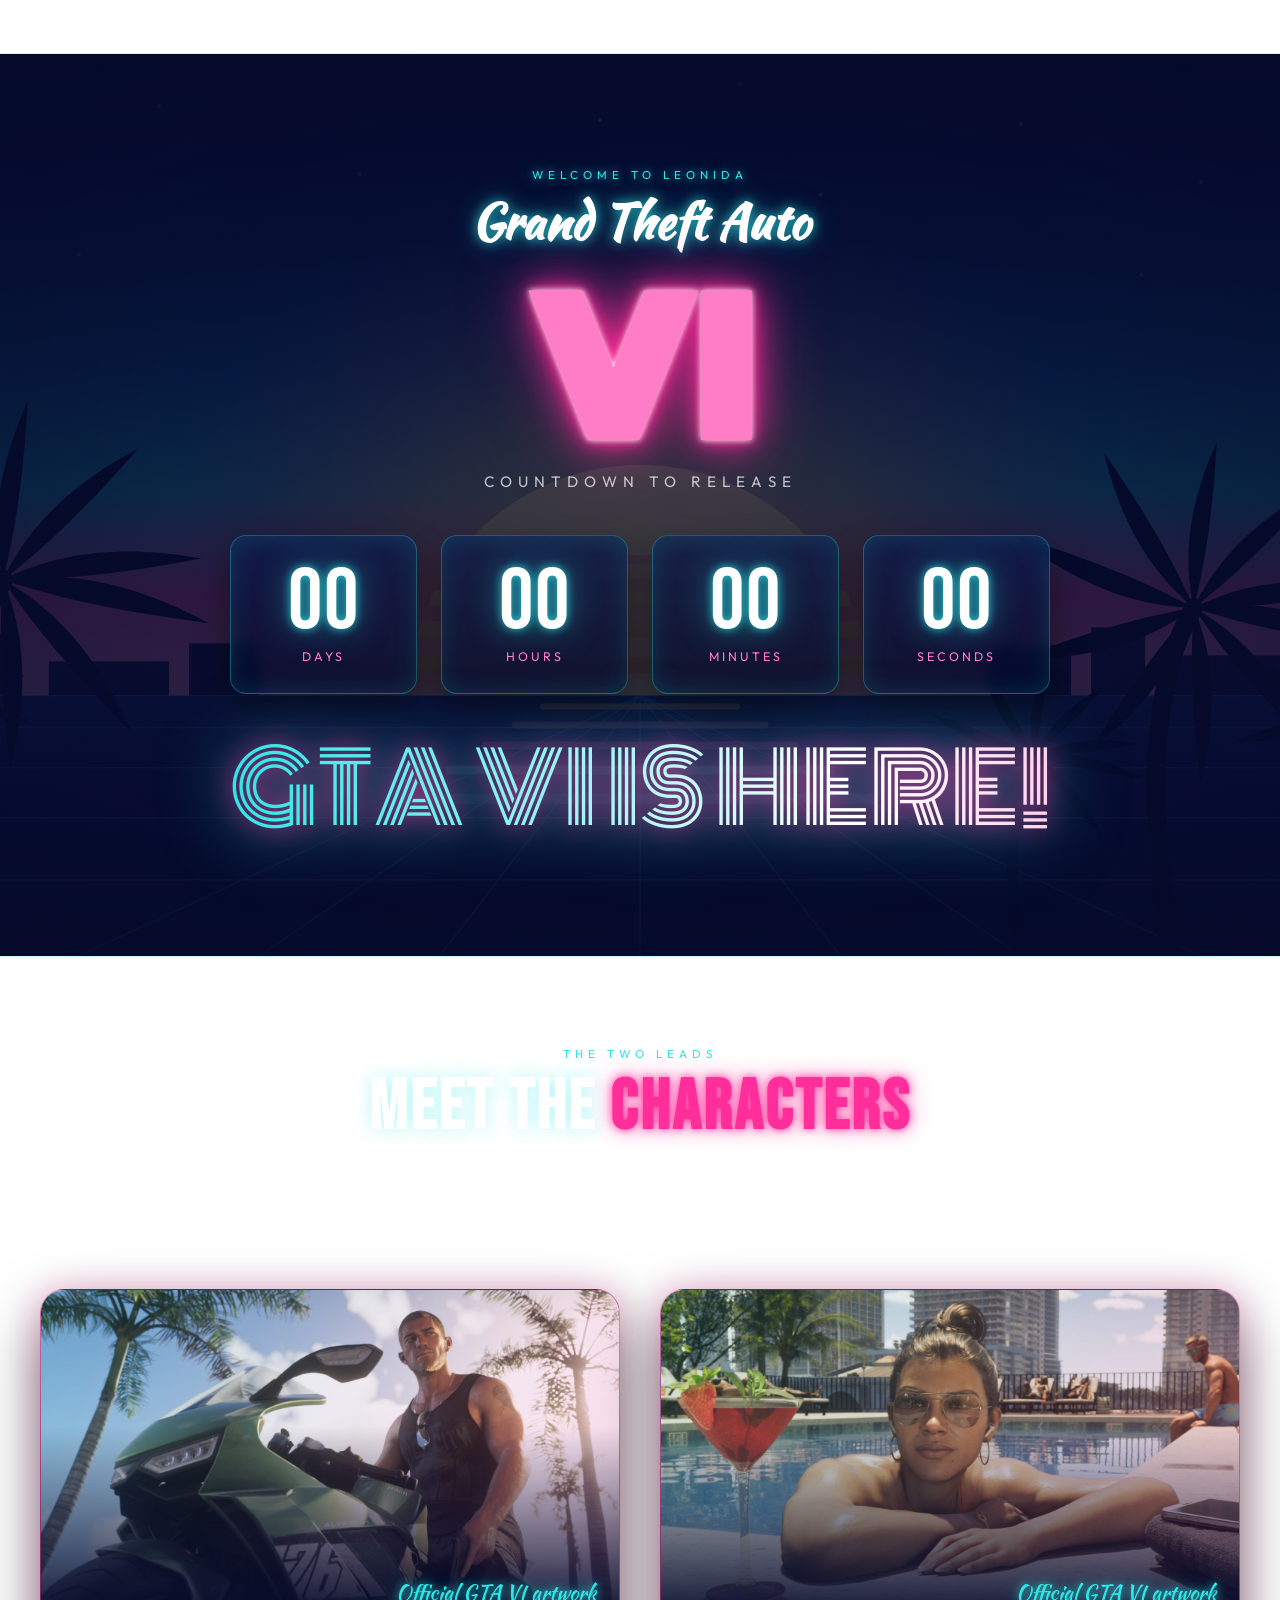
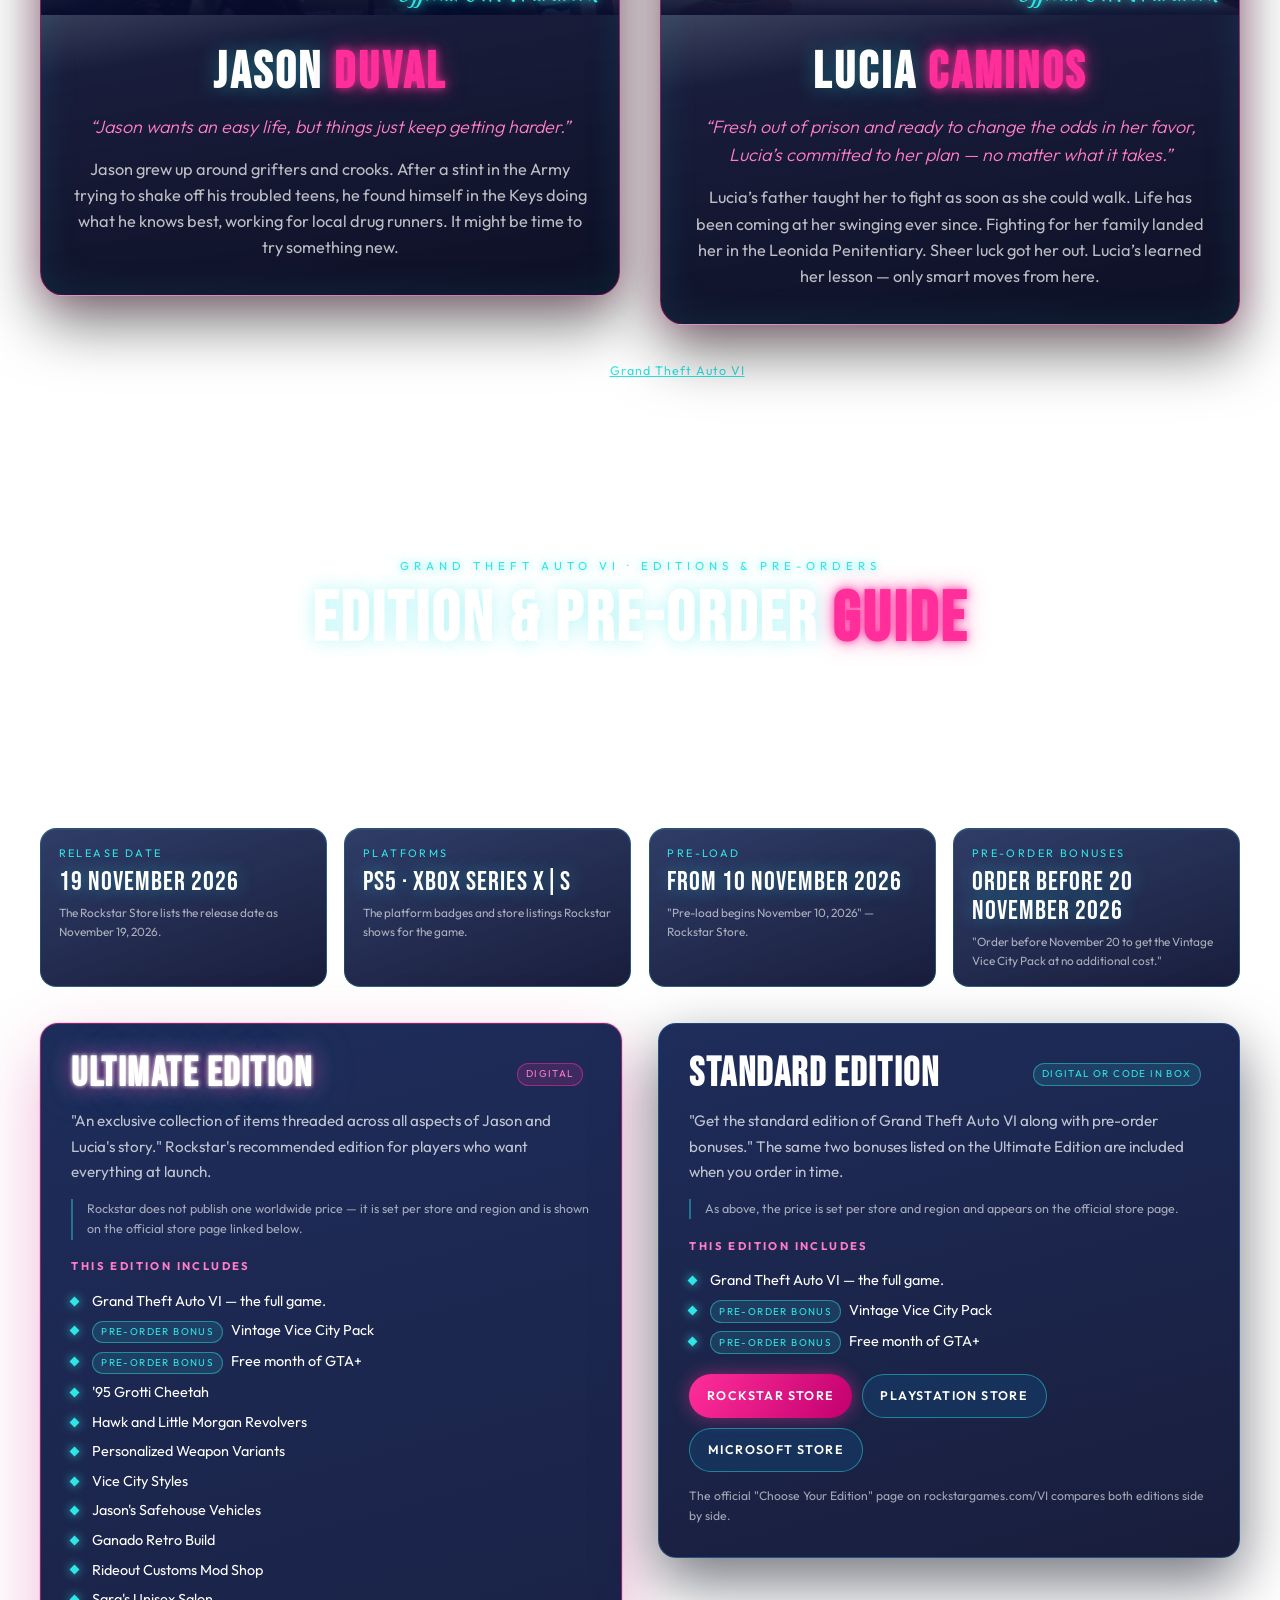
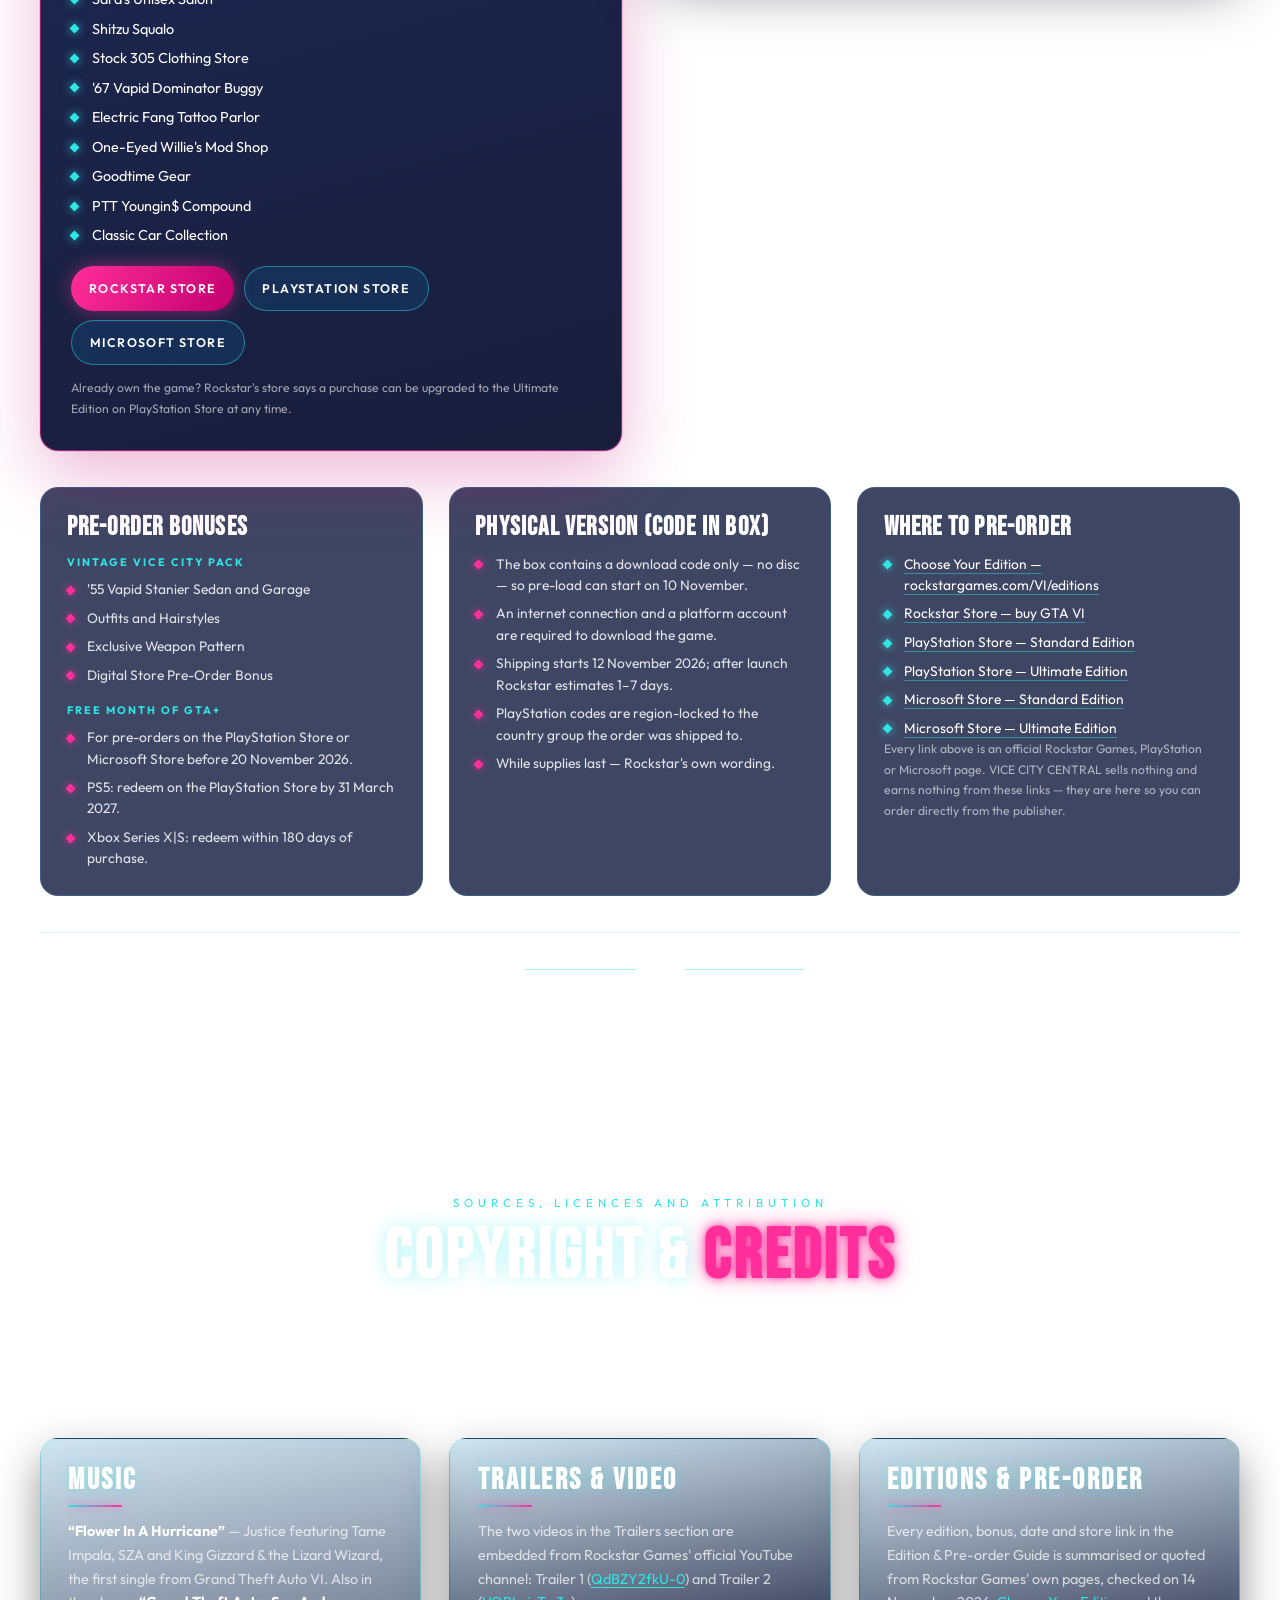
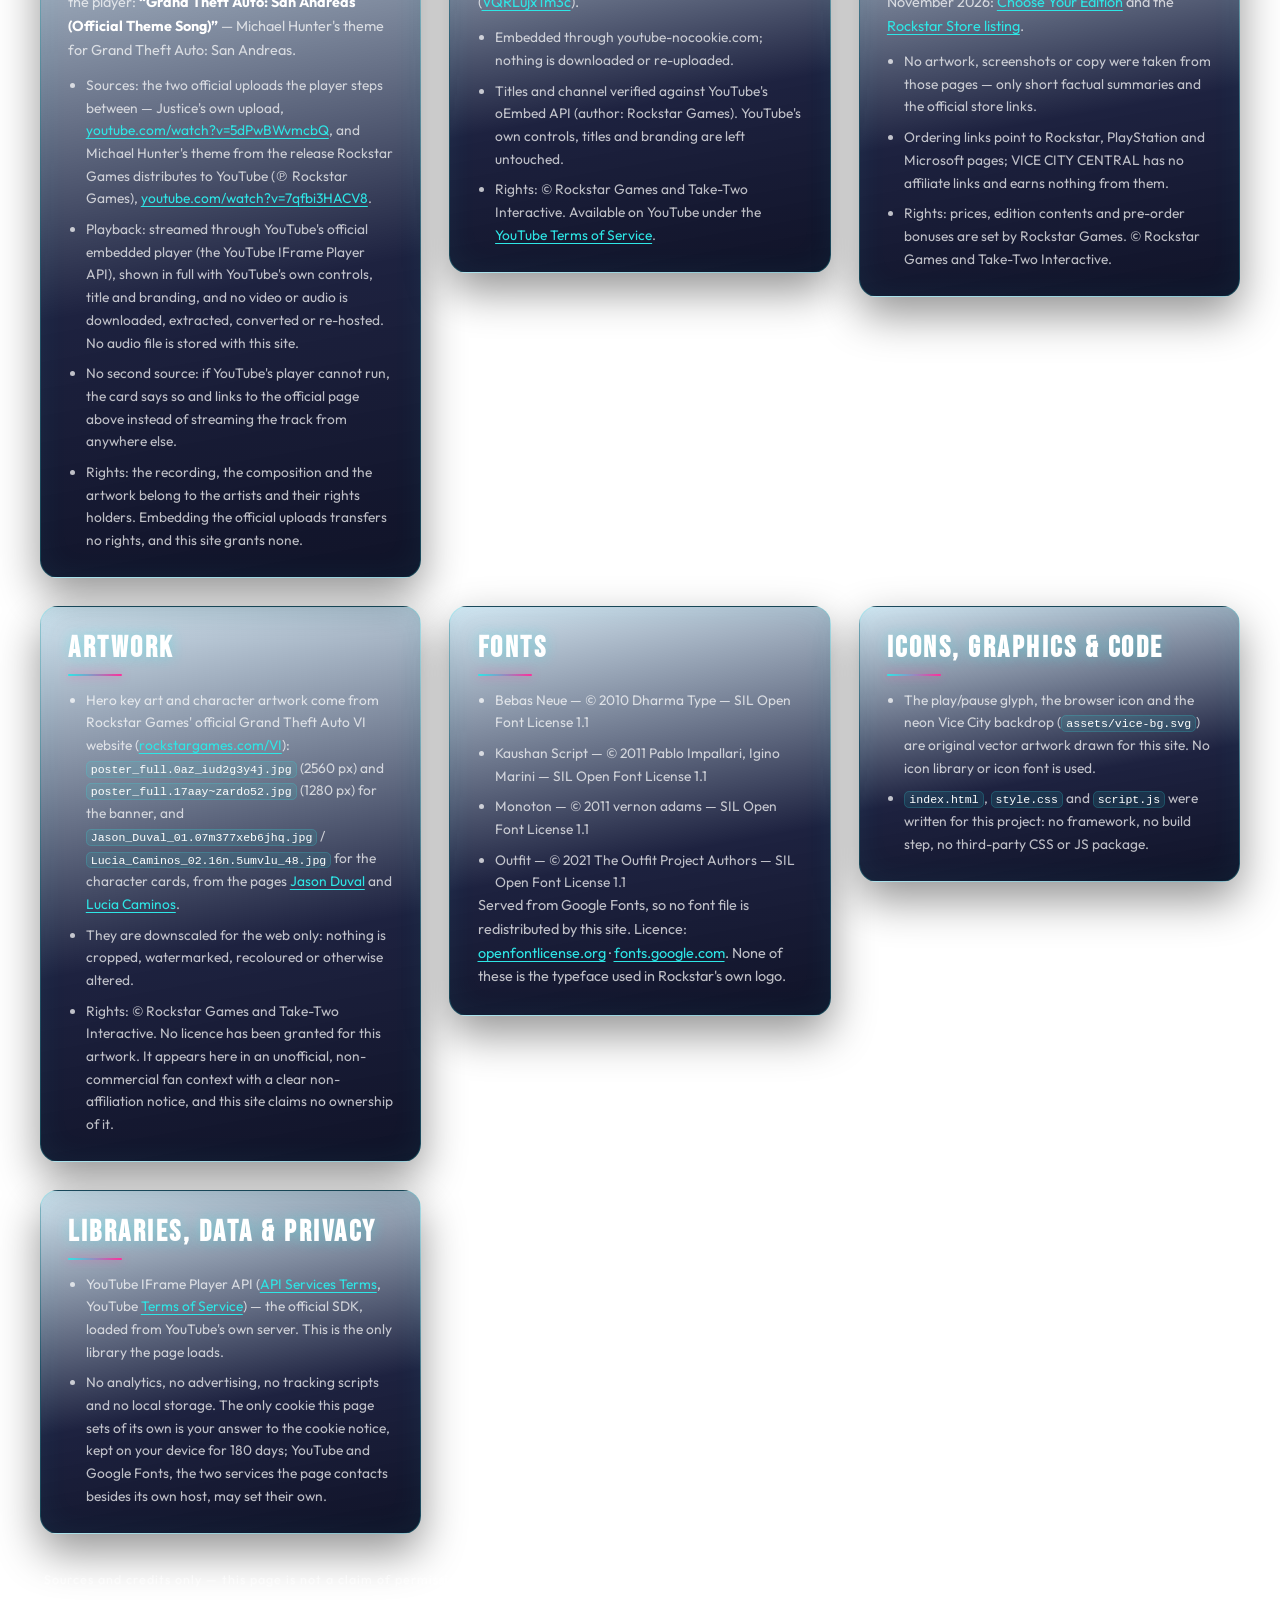
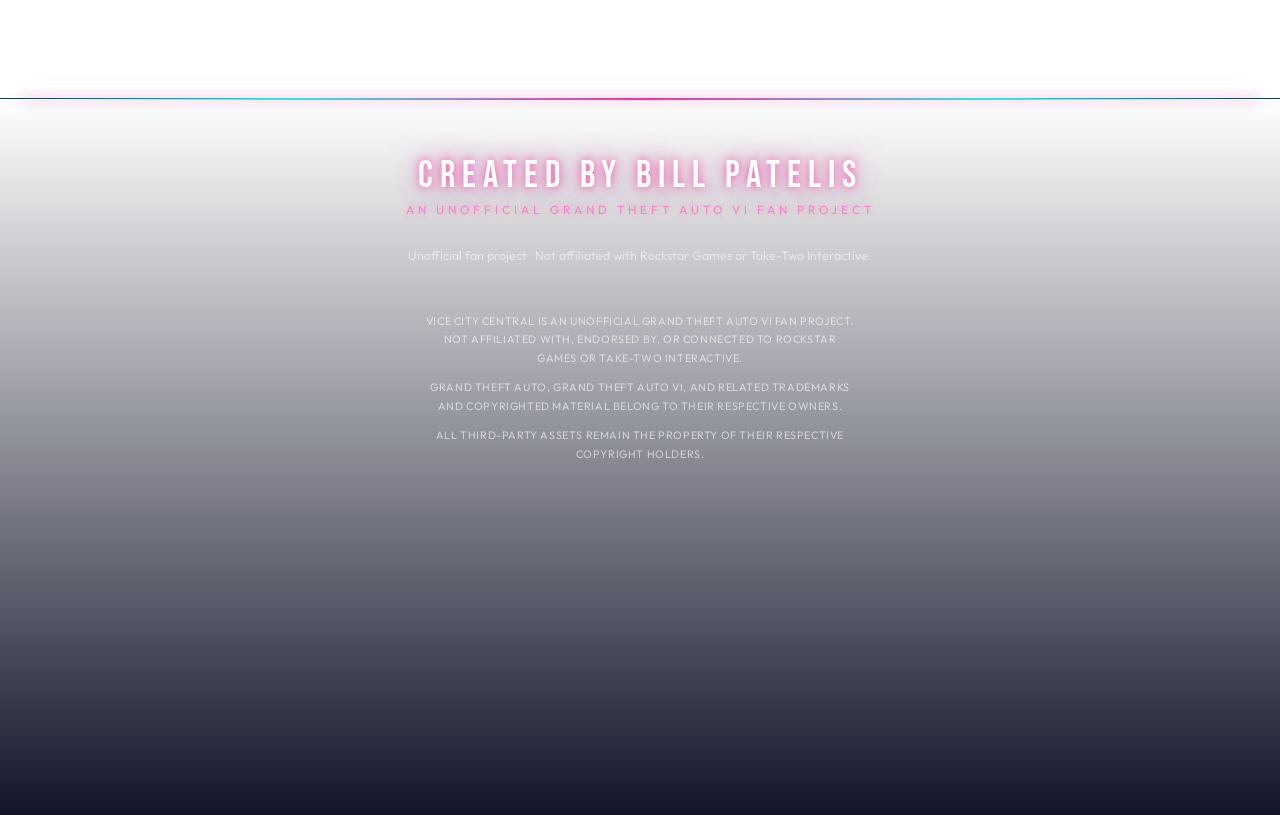
==== commit 47855005: "Version the asset links so a change cannot be half-delivered GitHub Pages caches each file for 10 mi" ====
--- a/index.html
+++ b/index.html
@@ -13,7 +13,11 @@
   <link rel="preconnect" href="https://fonts.gstatic.com" crossorigin />
   <link href="https://fonts.googleapis.com/css2?family=Bebas+Neue&family=Kaushan+Script&family=Monoton&family=Outfit:wght@300;400;600;800&display=swap" rel="stylesheet" />
 
-  <link rel="stylesheet" href="style.css" />
+  <!-- Both links below carry a ?v= tag: the host caches each file for 10 minutes,
+       so a visitor holding the previous page could otherwise pair it with an old
+       script or stylesheet. Change the tag on both links whenever either file
+       changes. -->
+  <link rel="stylesheet" href="style.css?v=20261115a" />
 
   <!-- Hero key art: preloaded with the same breakpoints used in style.css -->
   <link rel="preload" as="image" href="assets/gta-vi-hero.jpg" media="(min-width: 701px)" fetchpriority="high" />
@@ -683,6 +687,6 @@
     </div>
   </section>
 
-  <script src="script.js"></script>
+  <script src="script.js?v=20261115a"></script>
 </body>
 </html>
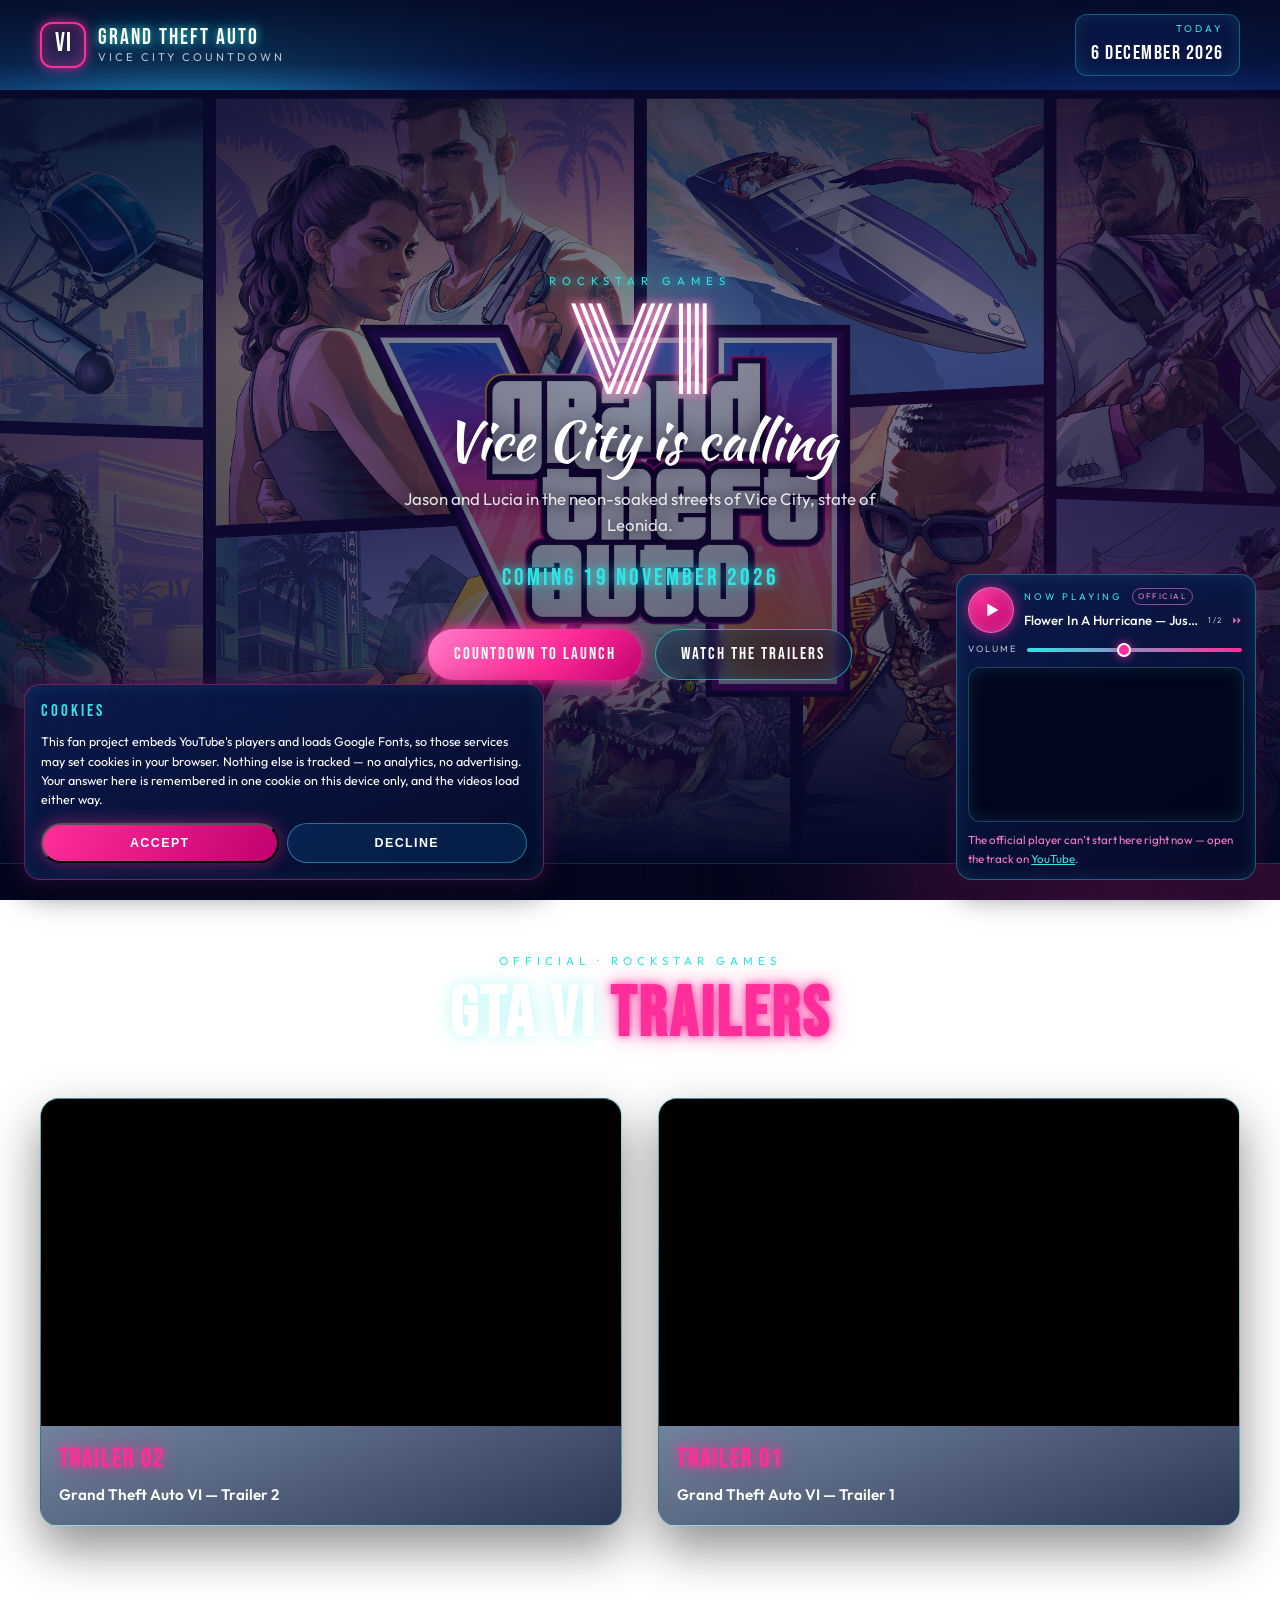
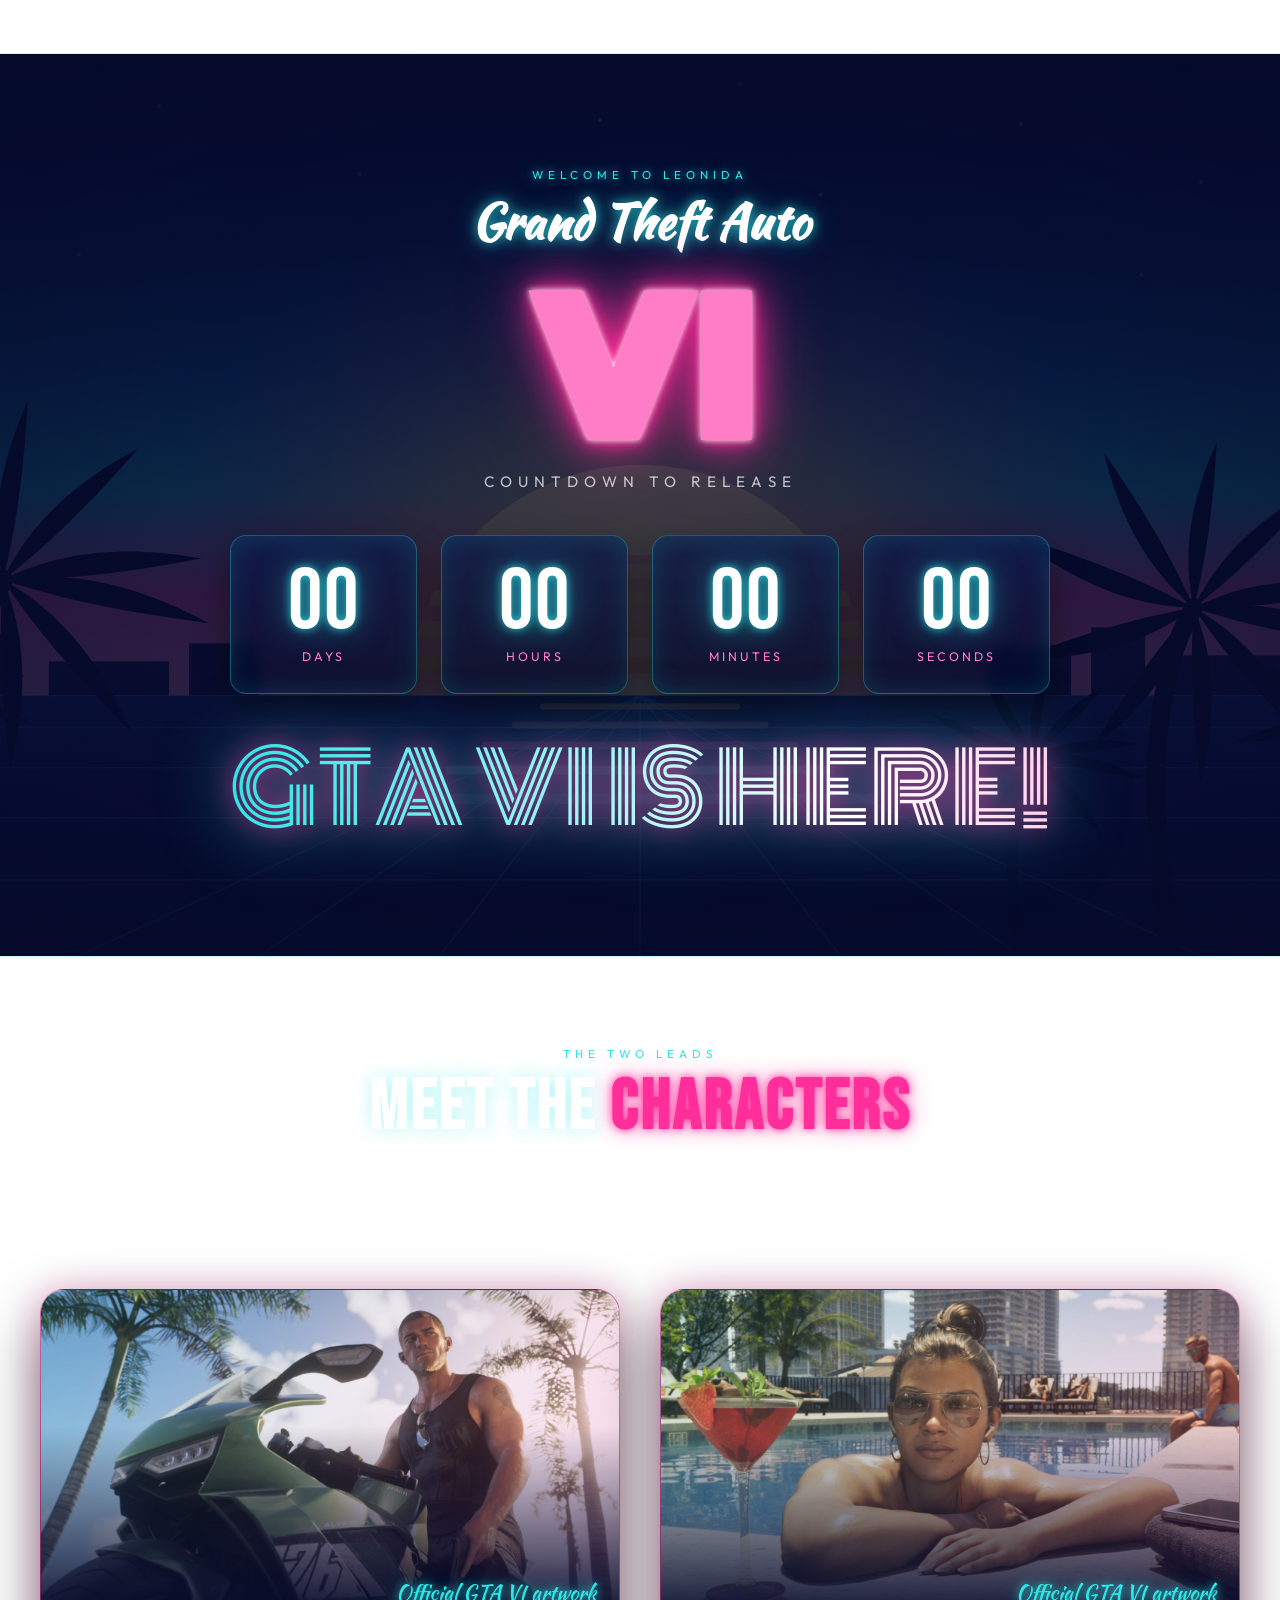
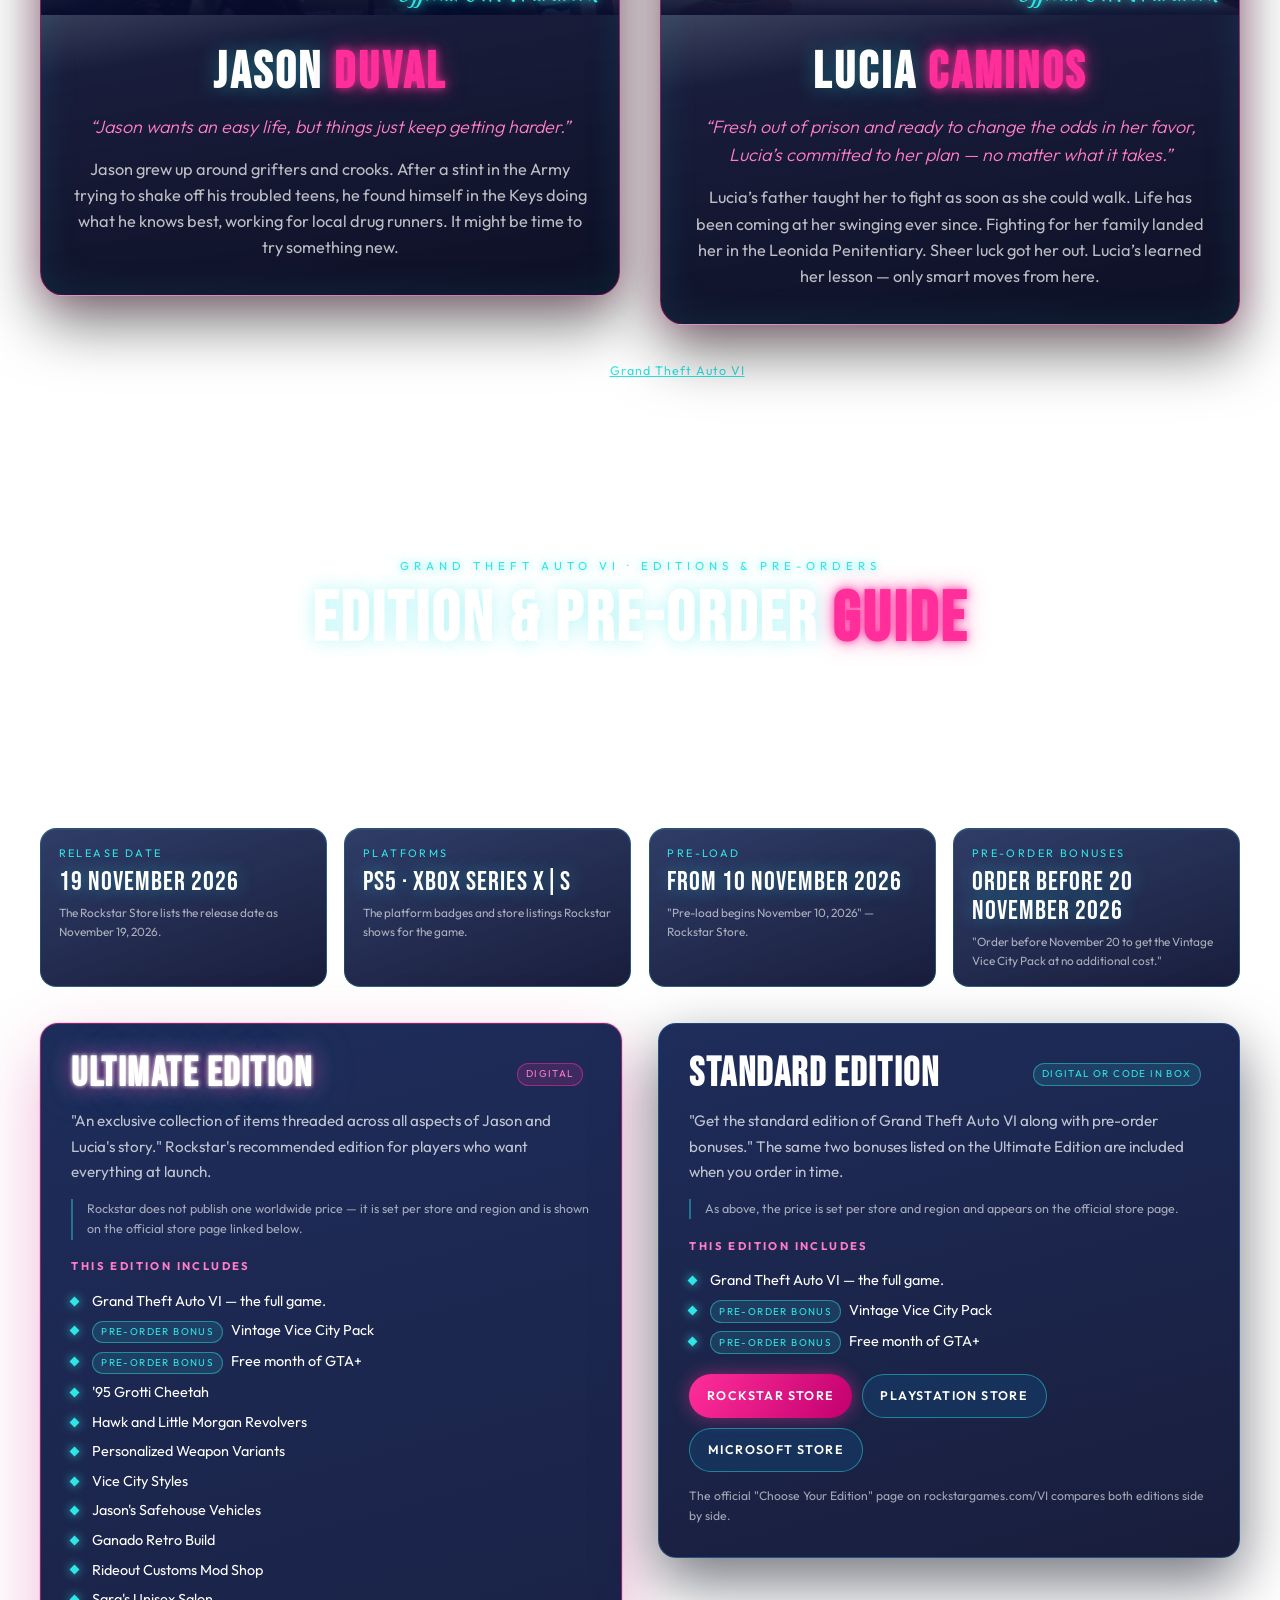
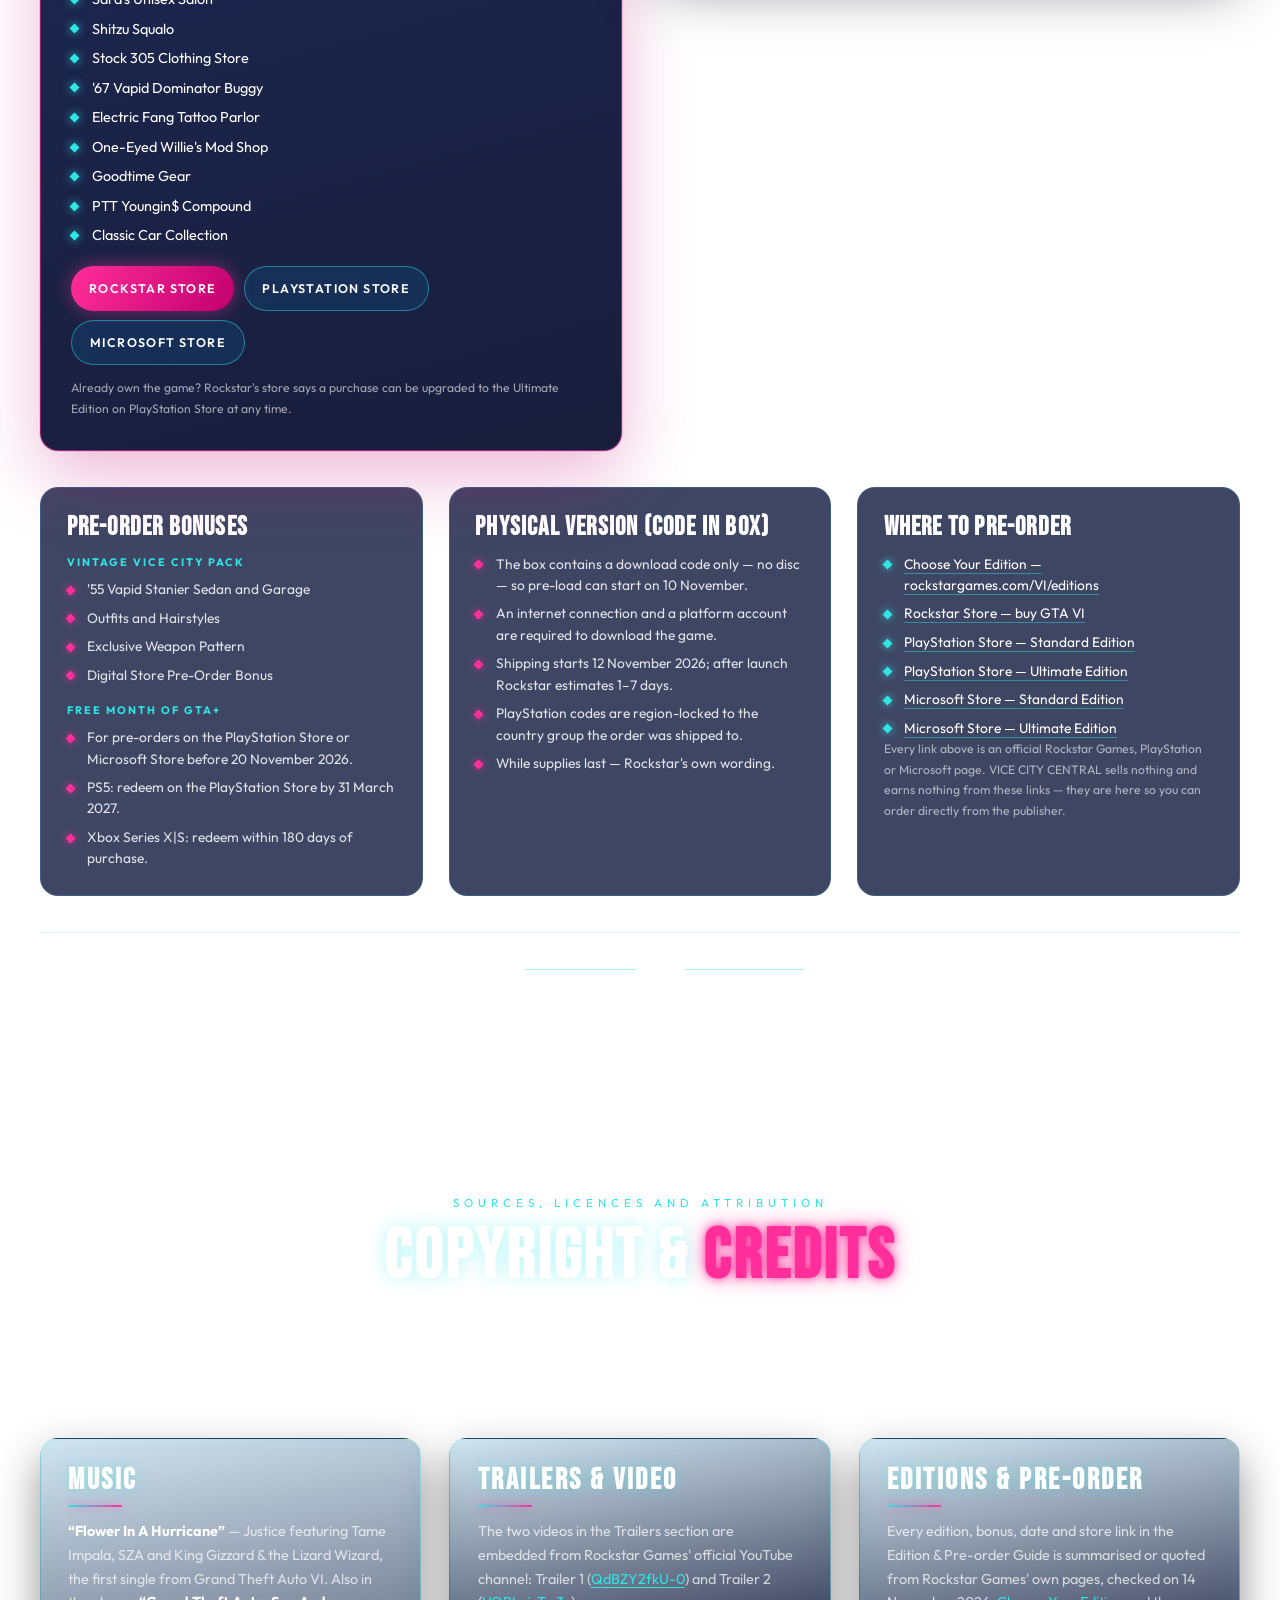
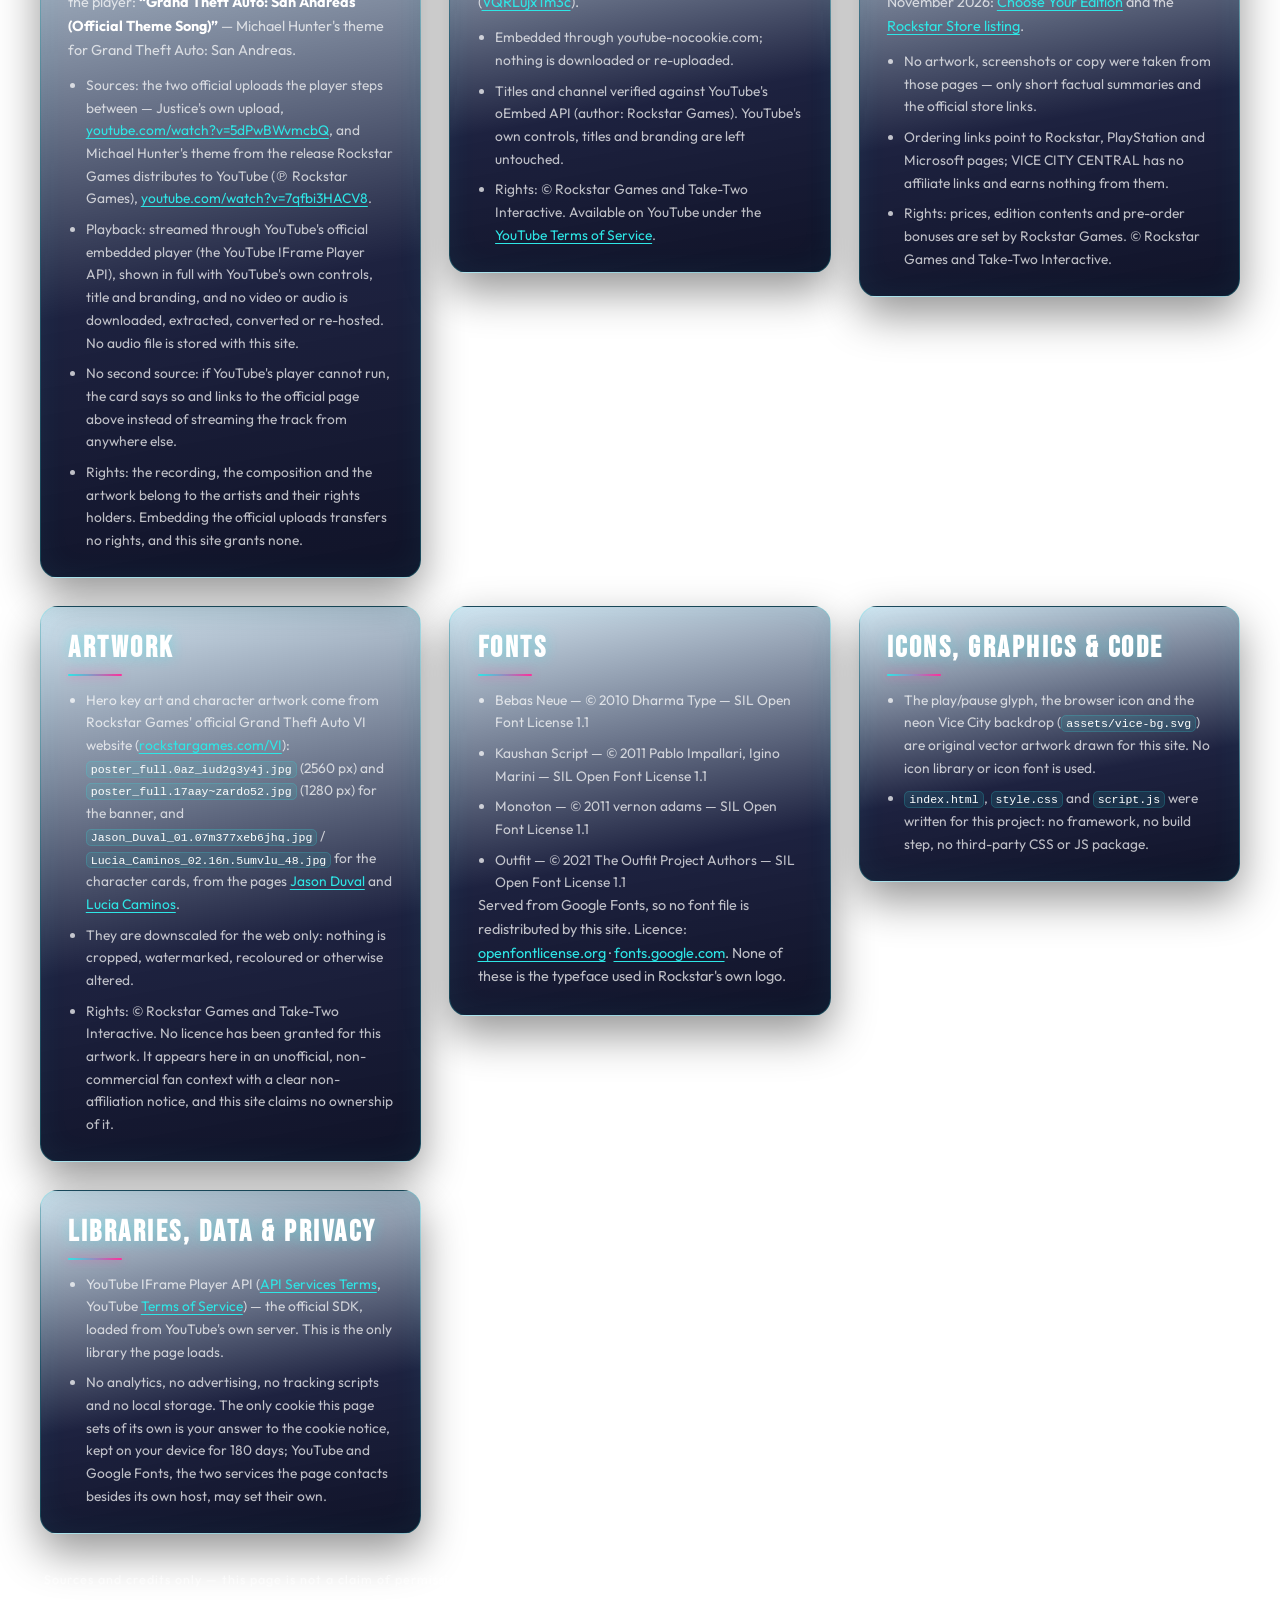
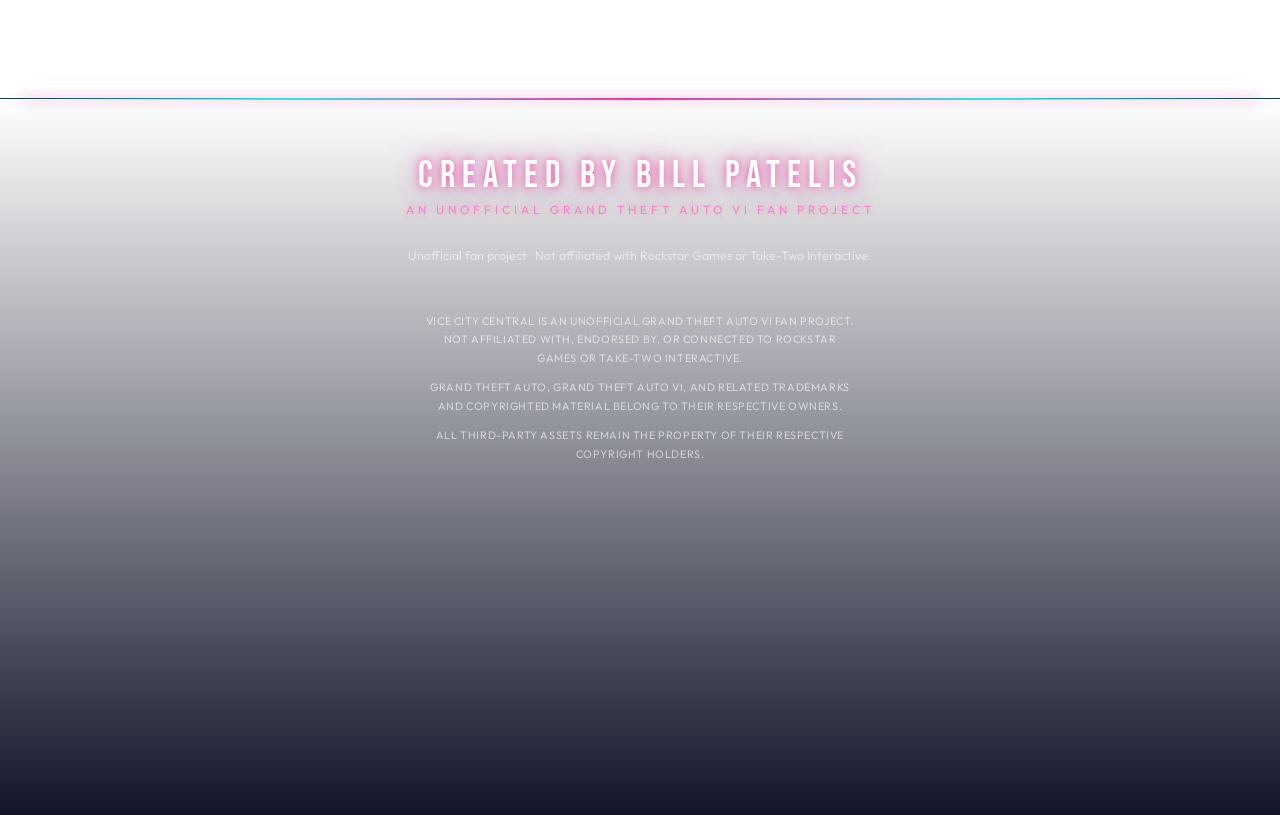
==== commit 54184d53: "Remove the round scroll cue from the trailer banner The ring-and-pink-dot cue (a link to #trailers) " ====
--- a/index.html
+++ b/index.html
@@ -17,7 +17,7 @@
        so a visitor holding the previous page could otherwise pair it with an old
        script or stylesheet. Change the tag on both links whenever either file
        changes. -->
-  <link rel="stylesheet" href="style.css?v=20261115a" />
+  <link rel="stylesheet" href="style.css?v=20261115b" />
 
   <!-- Hero key art: preloaded with the same breakpoints used in style.css -->
   <link rel="preload" as="image" href="assets/gta-vi-hero.jpg" media="(min-width: 701px)" fetchpriority="high" />
@@ -75,9 +75,6 @@
         </div>
       </div>
 
-      <a class="cinematic__cue" href="#trailers" aria-label="Scroll to the trailers">
-        <span class="cinematic__cue-dot" aria-hidden="true"></span>
-      </a>
     </section>
 
     <!-- ===== A. Trailers ===== -->
@@ -687,6 +684,6 @@
     </div>
   </section>
 
-  <script src="script.js?v=20261115a"></script>
+  <script src="script.js?v=20261115b"></script>
 </body>
 </html>
--- a/style.css
+++ b/style.css
@@ -380,36 +380,6 @@
   transform: translateY(-2px) scale(1.03);
   background: rgba(46, 230, 230, 0.16);
   box-shadow: var(--glow-cyan);
-}
-
-.cinematic__cue {
-  position: absolute;
-  z-index: 3;
-  bottom: clamp(0.9rem, 3vh, 1.8rem);
-  left: 50%;
-  transform: translateX(-50%);
-  display: grid;
-  place-items: center;
-  width: 34px;
-  height: 34px;
-  border-radius: 50%;
-  border: 1px solid rgba(255, 255, 255, 0.4);
-  background: rgba(5, 10, 43, 0.35);
-  animation: riseIn 1.2s ease both;
-}
-
-.cinematic__cue-dot {
-  width: 7px;
-  height: 7px;
-  border-radius: 50%;
-  background: var(--pink);
-  box-shadow: var(--glow-pink);
-  animation: cueBob 1.8s ease-in-out infinite;
-}
-
-@keyframes cueBob {
-  0%, 100% { transform: translateY(-3px); opacity: 0.75; }
-  50%      { transform: translateY(3px);  opacity: 1; }
 }
 
 /* 7) Trailers ----------------------------------------------------------- */
@@ -1390,7 +1360,6 @@
 @media (max-width: 620px) {
   .brand__sub { display: none; }
   .cinematic__inner { padding-block: clamp(3rem, 9vh, 5rem); }
-  .cinematic__cue { display: none; }
   .today time { font-size: 1.05rem; }
   .countdown { grid-template-columns: repeat(2, minmax(0, 1fr)); gap: 0.7rem; }
   .cast-card__name { font-size: 2.3rem; }
